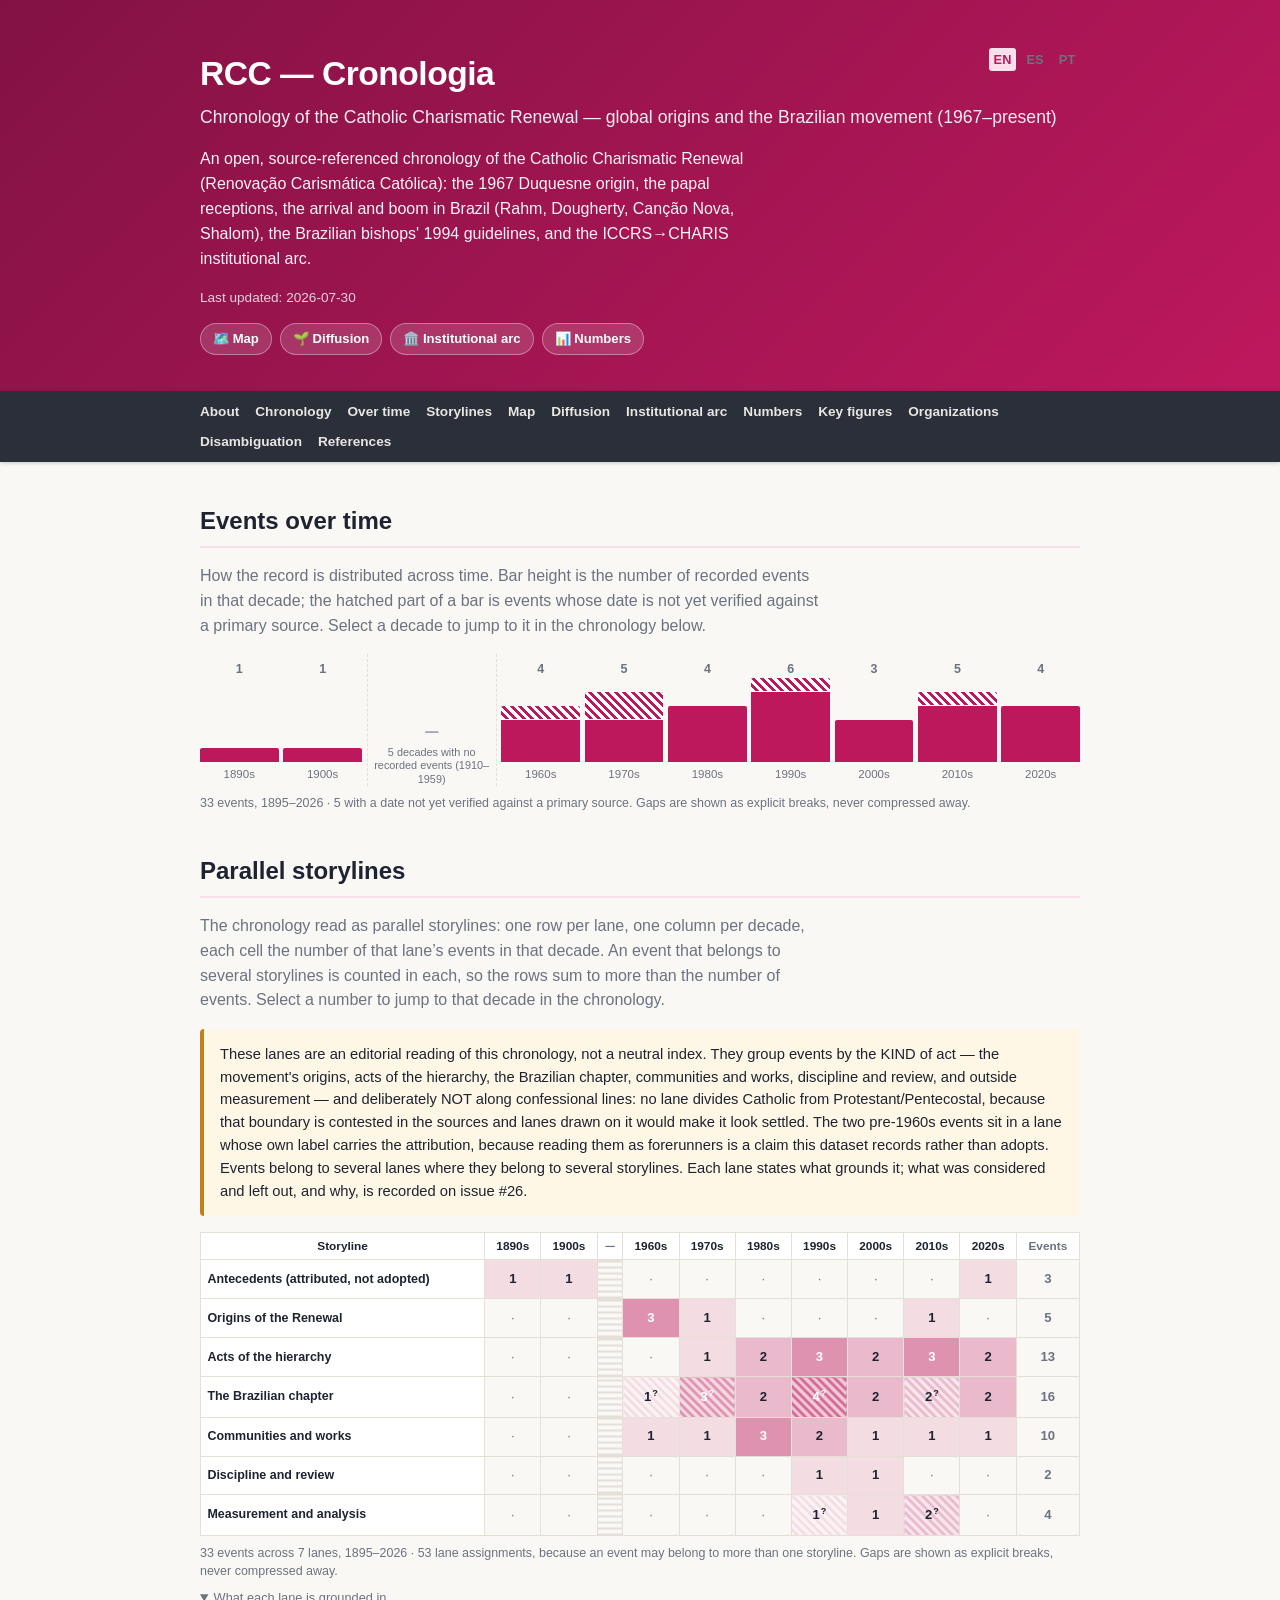
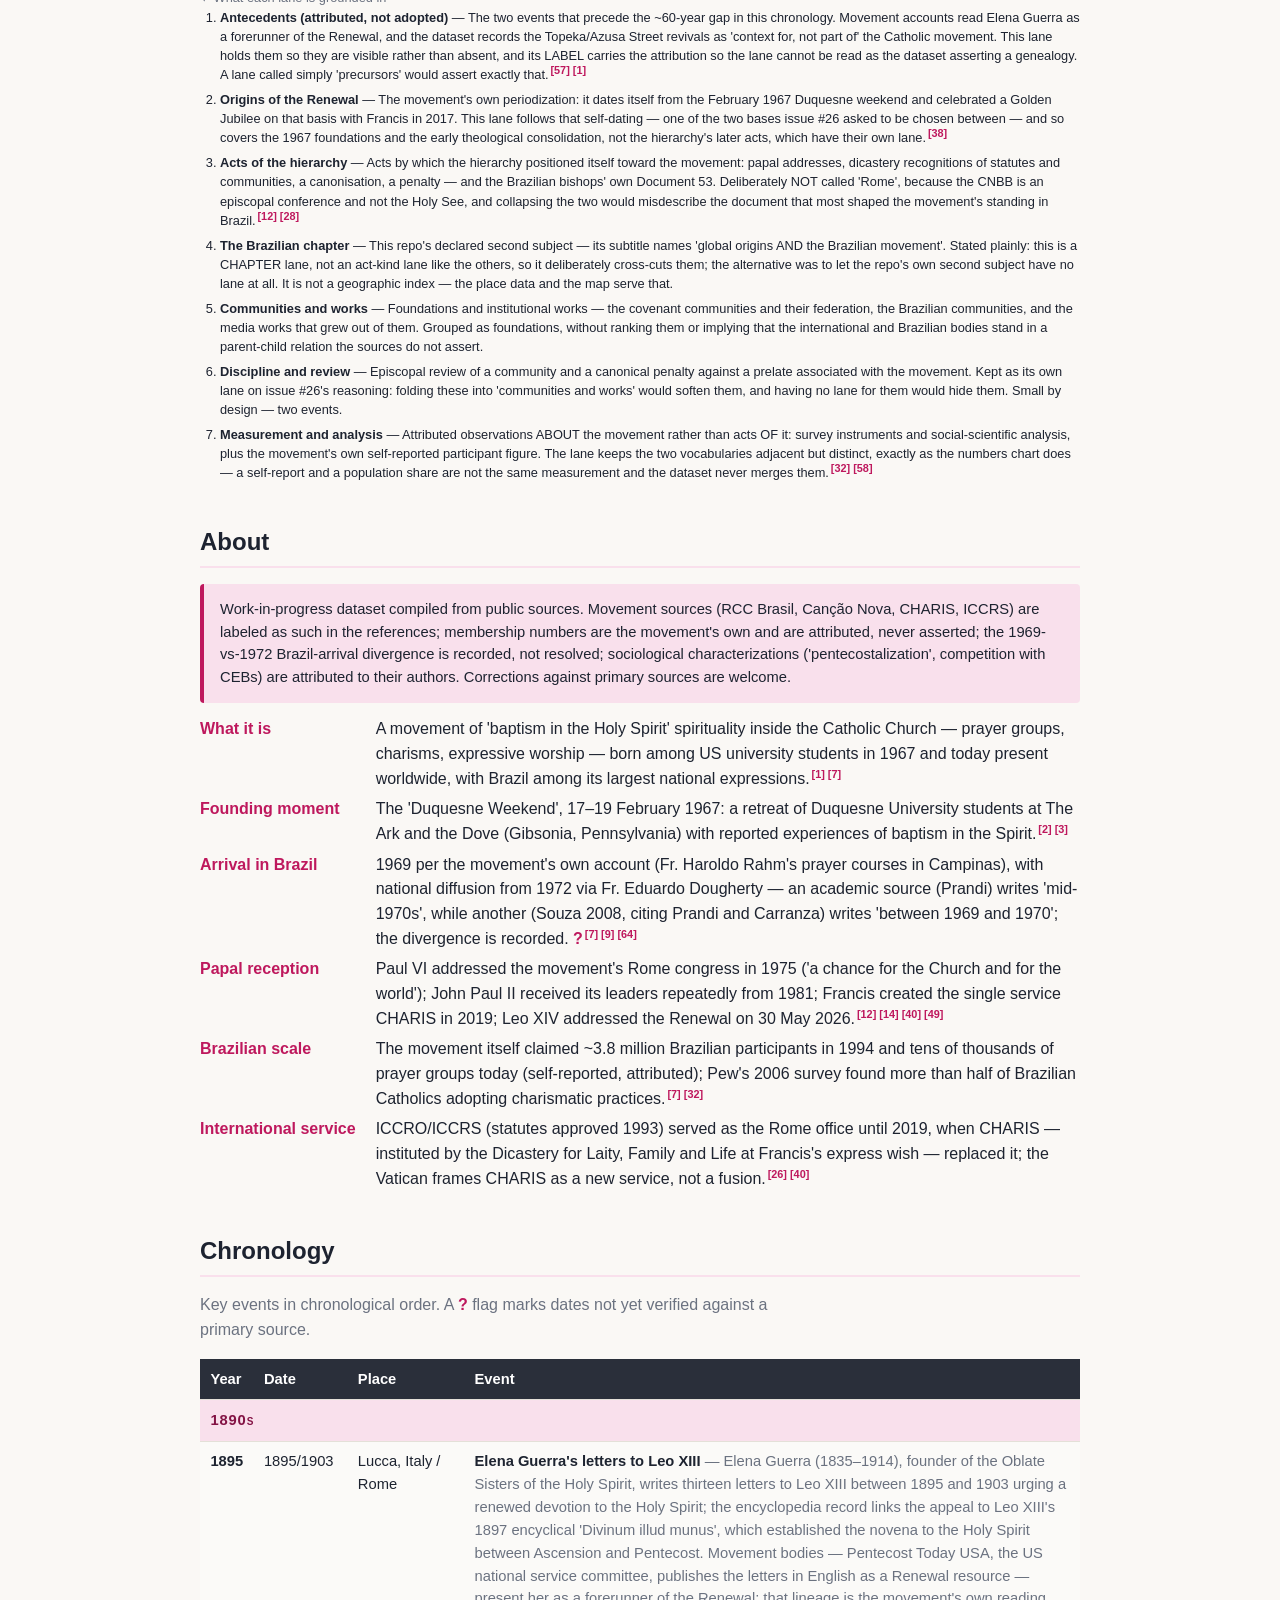
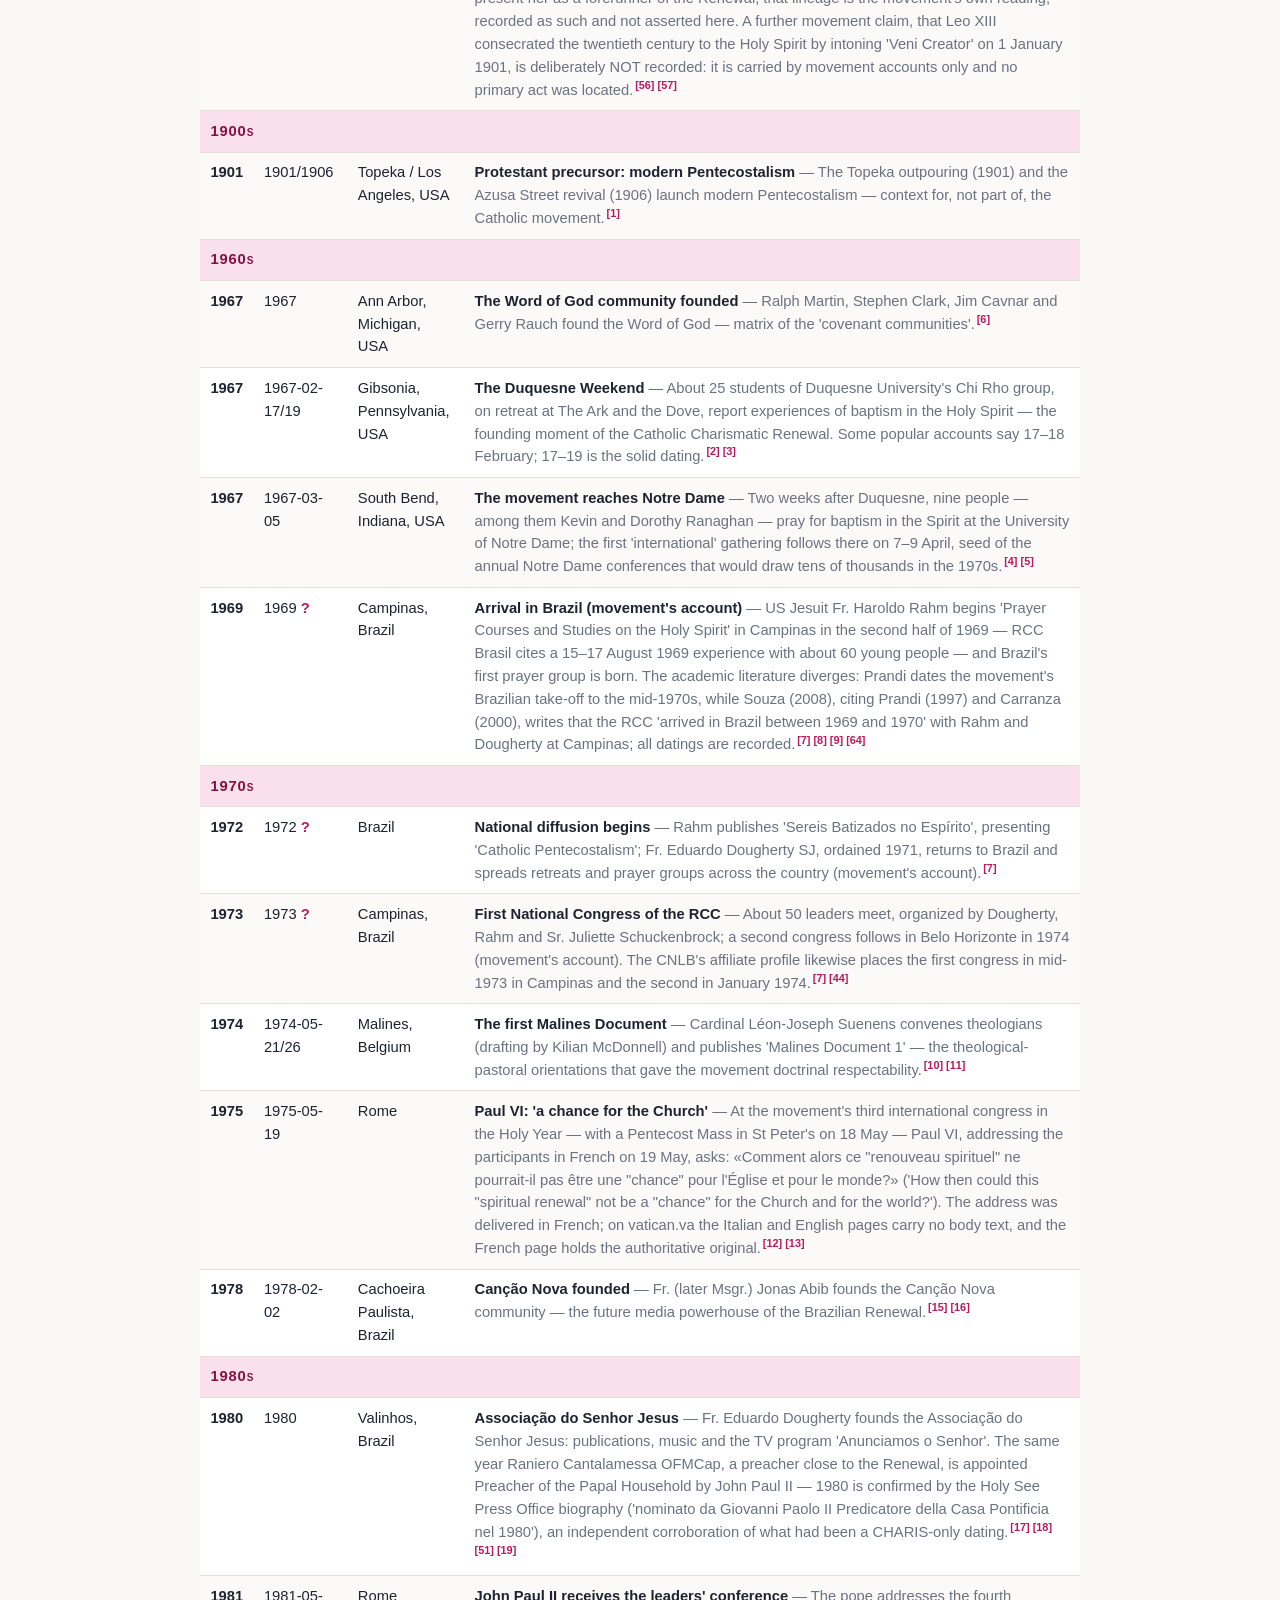
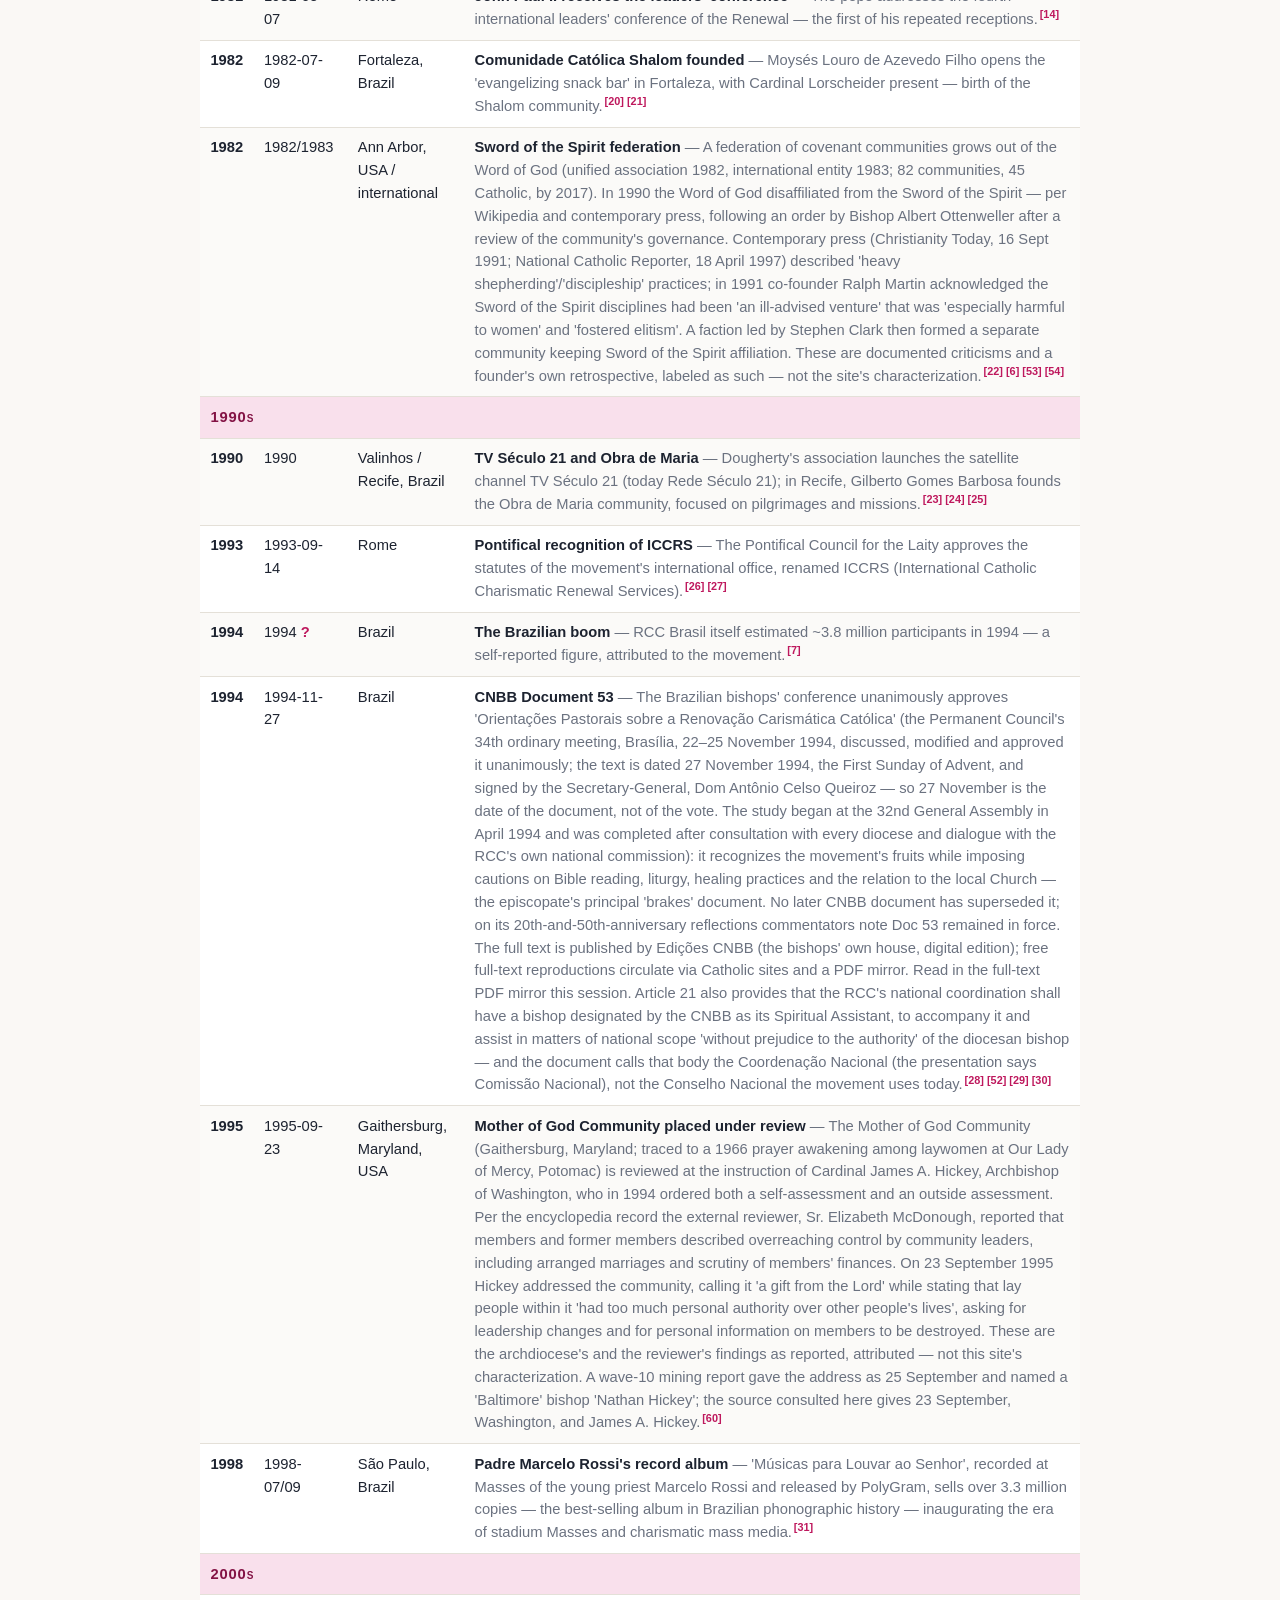
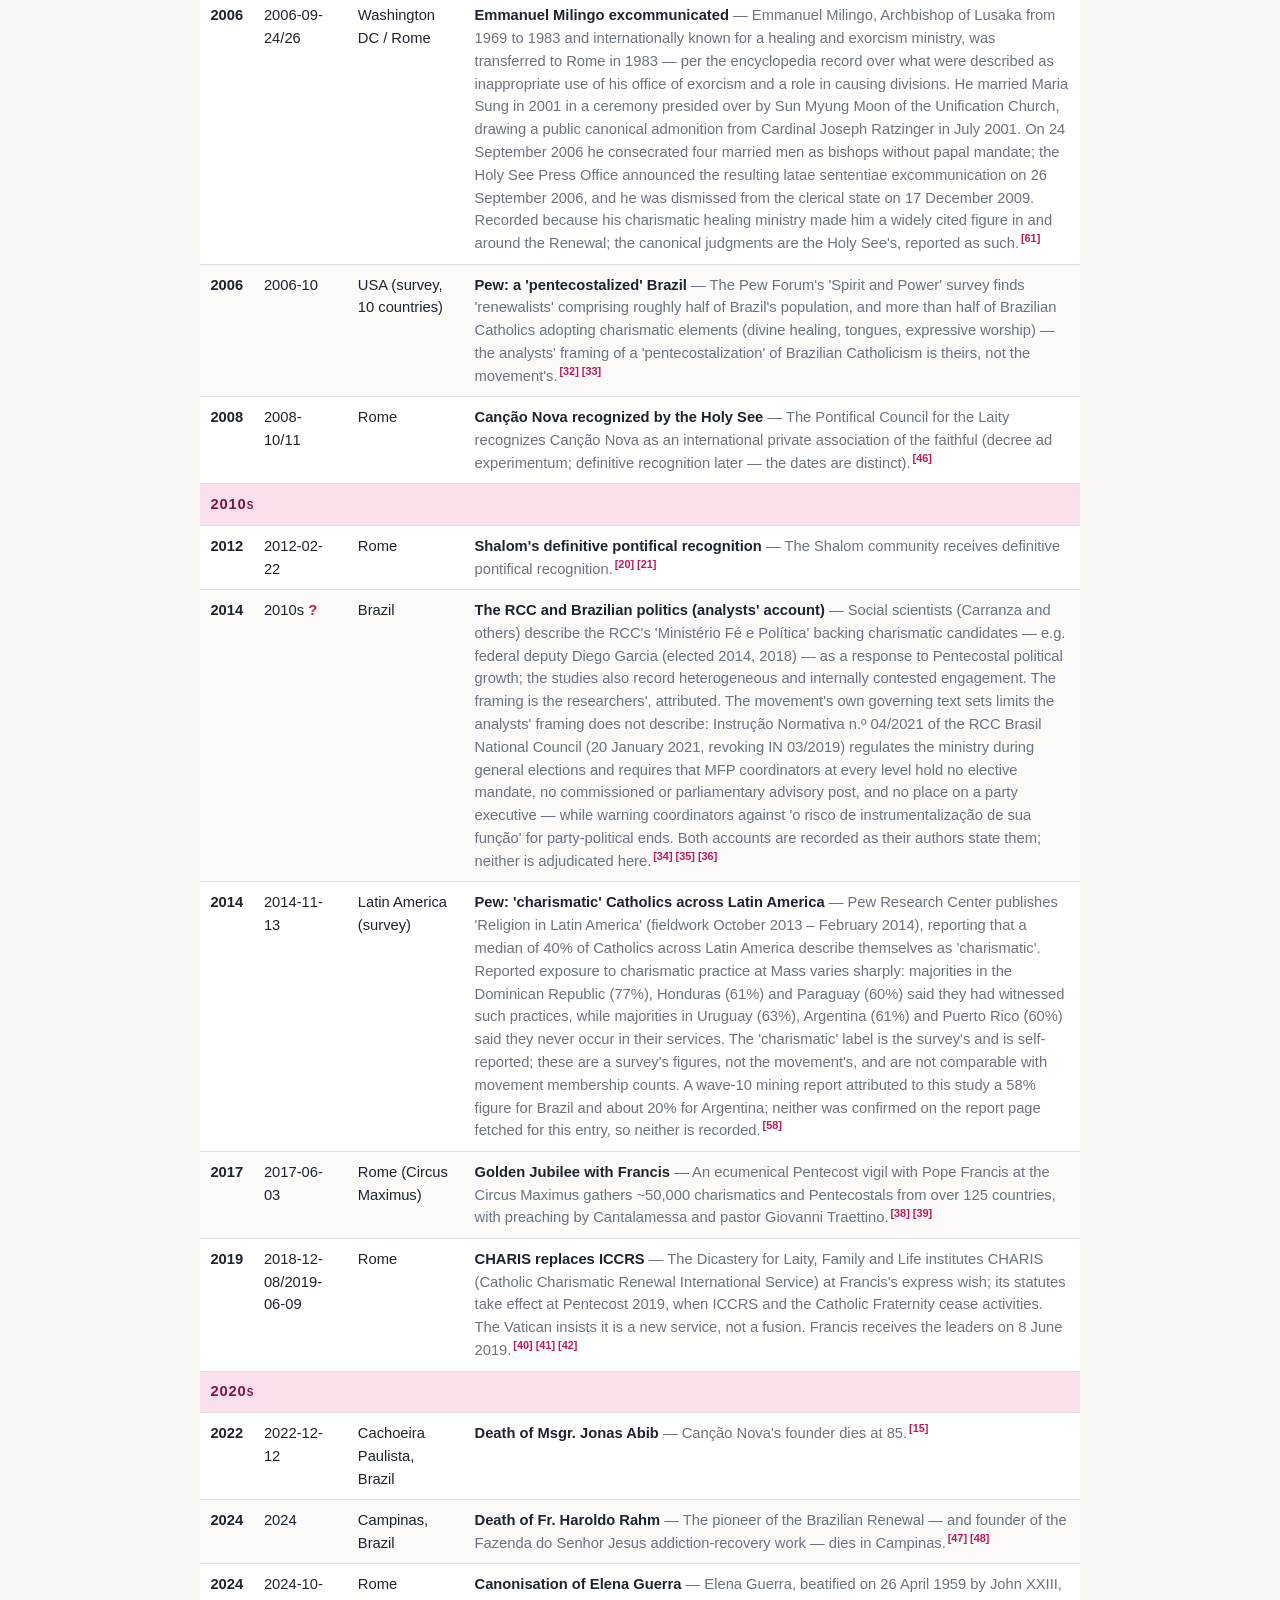
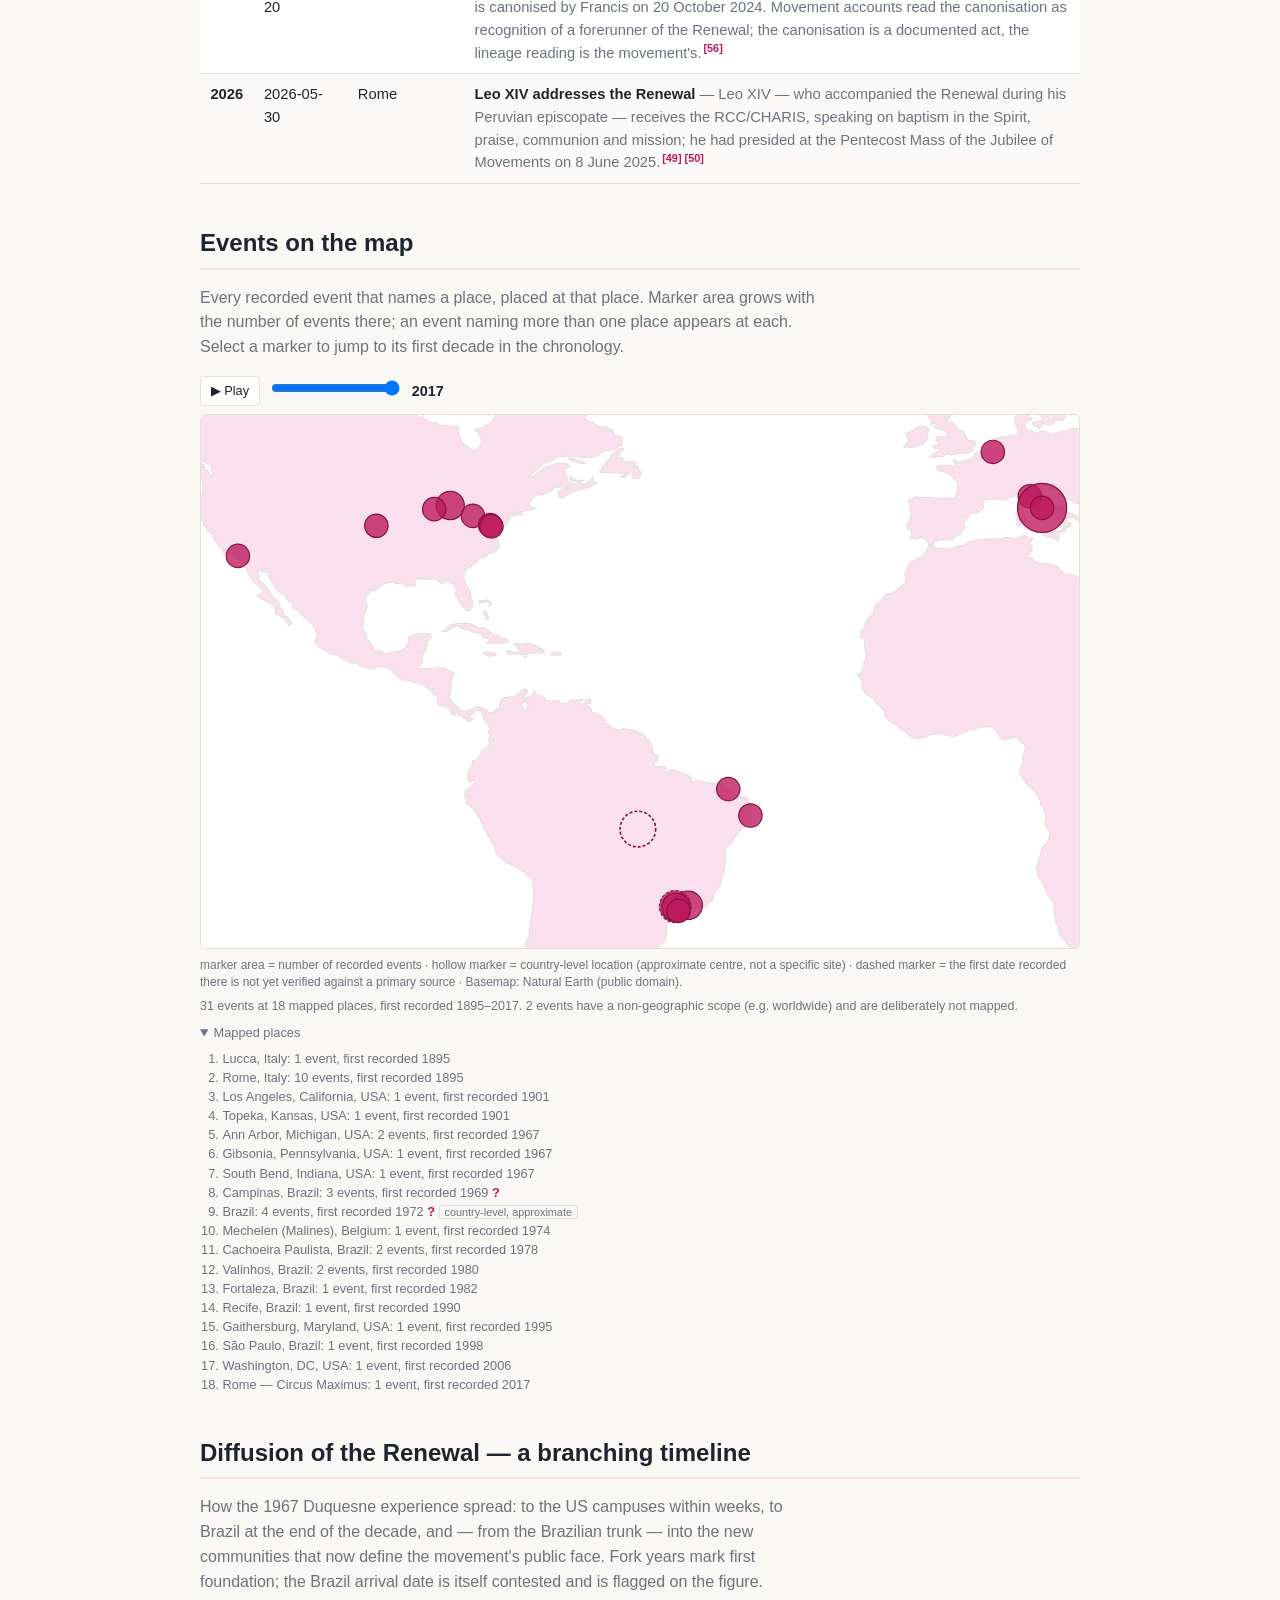
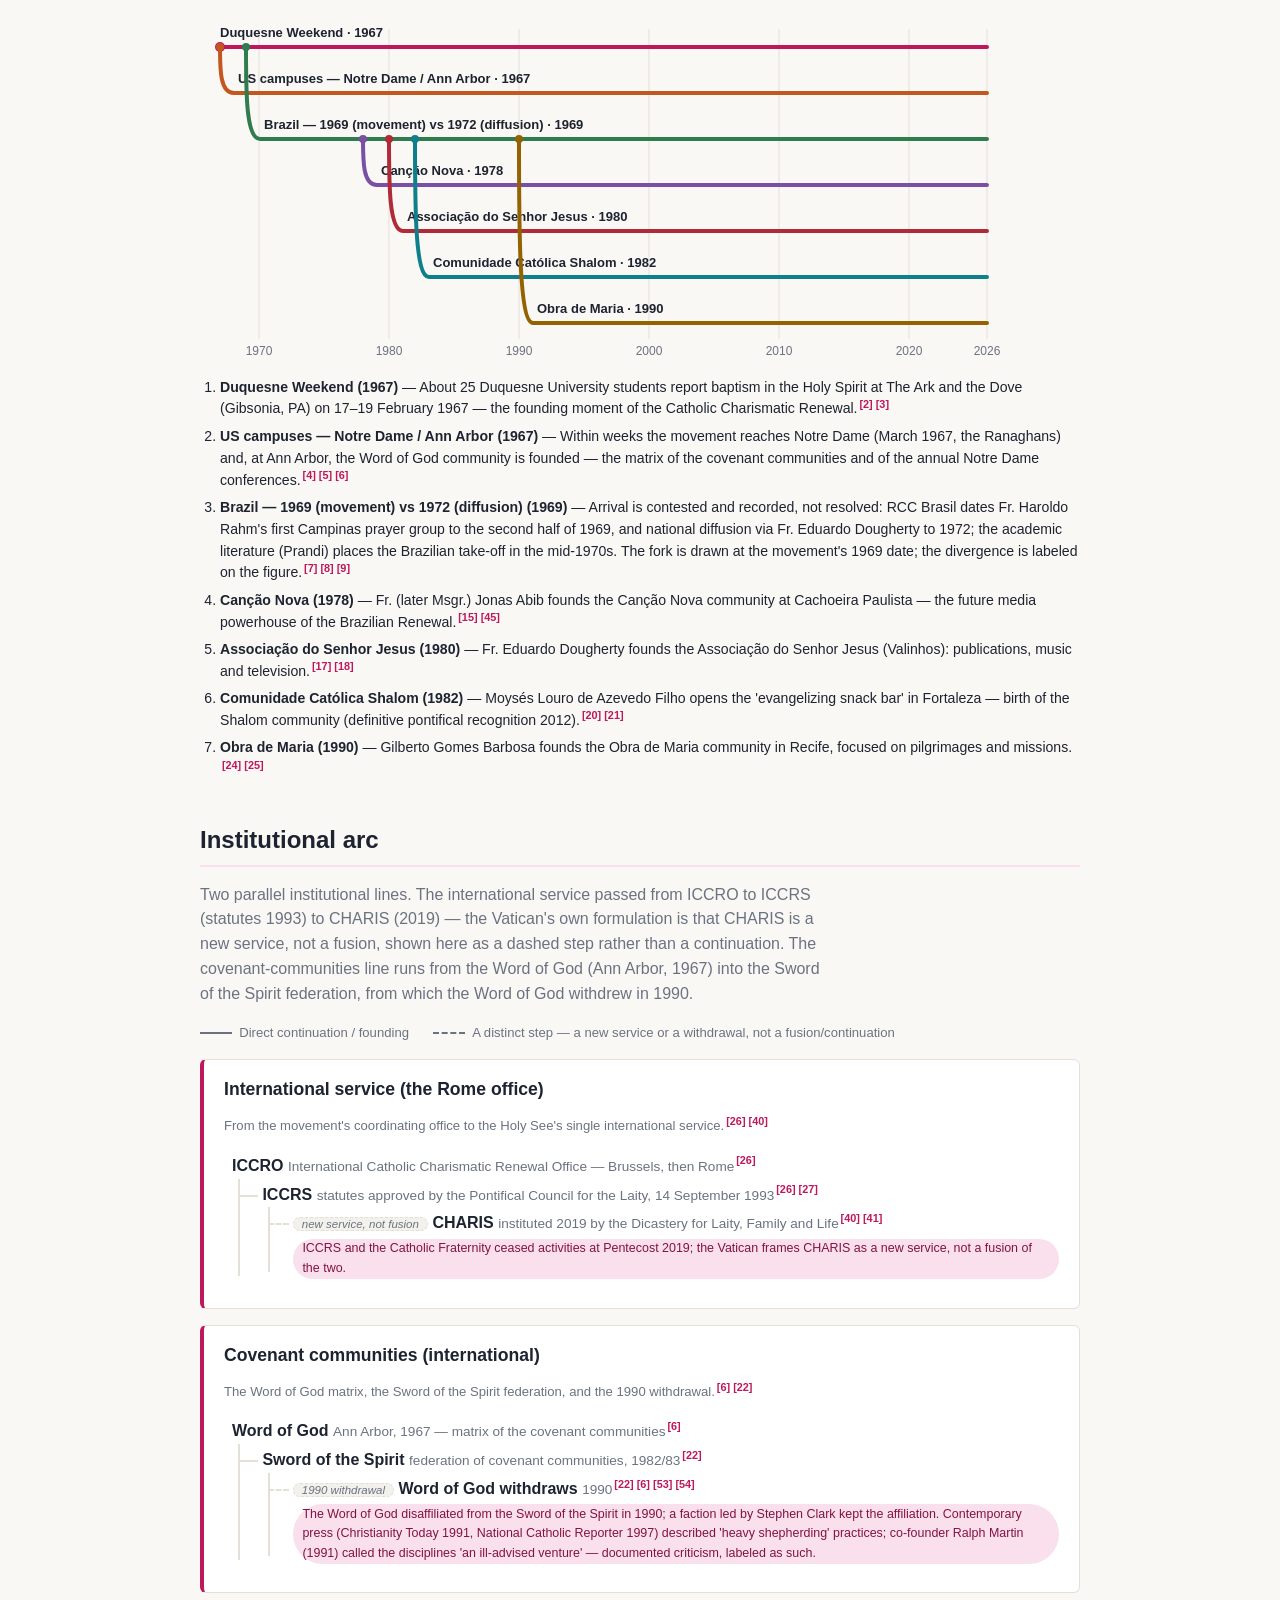
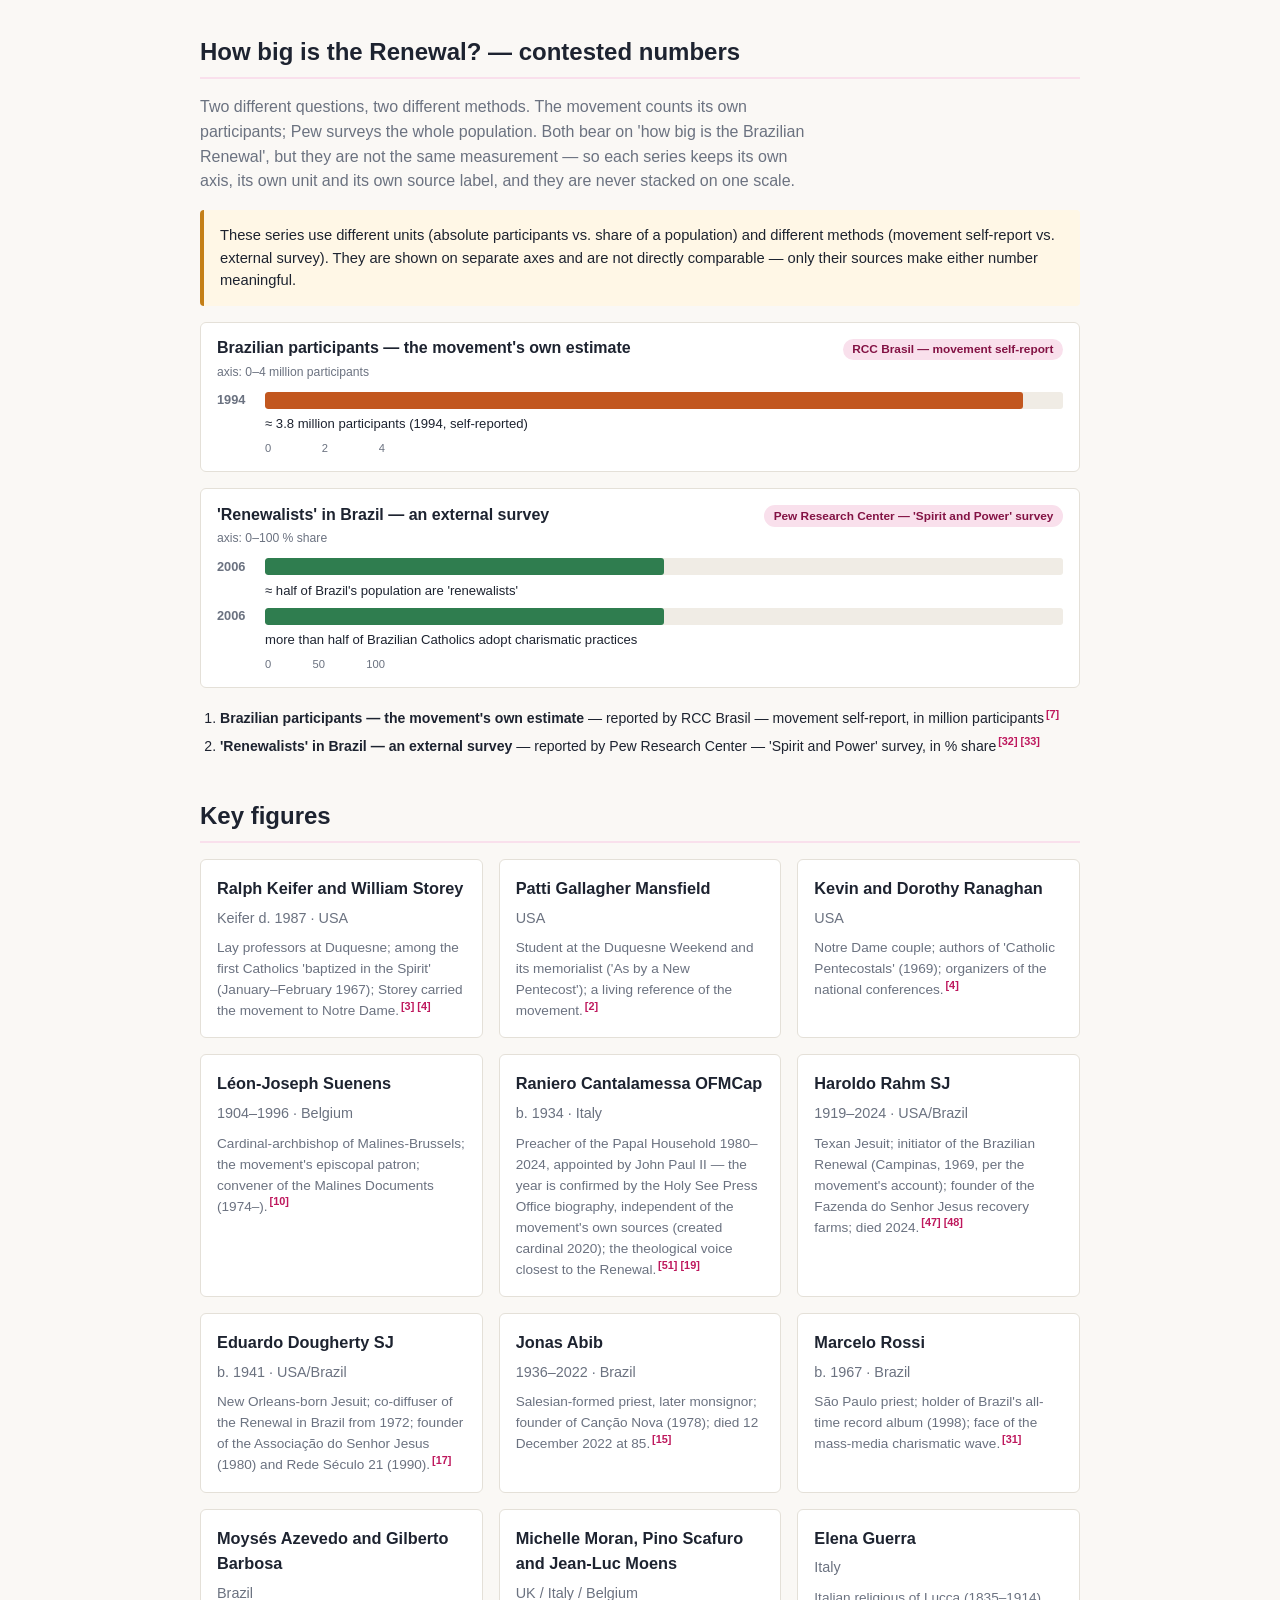
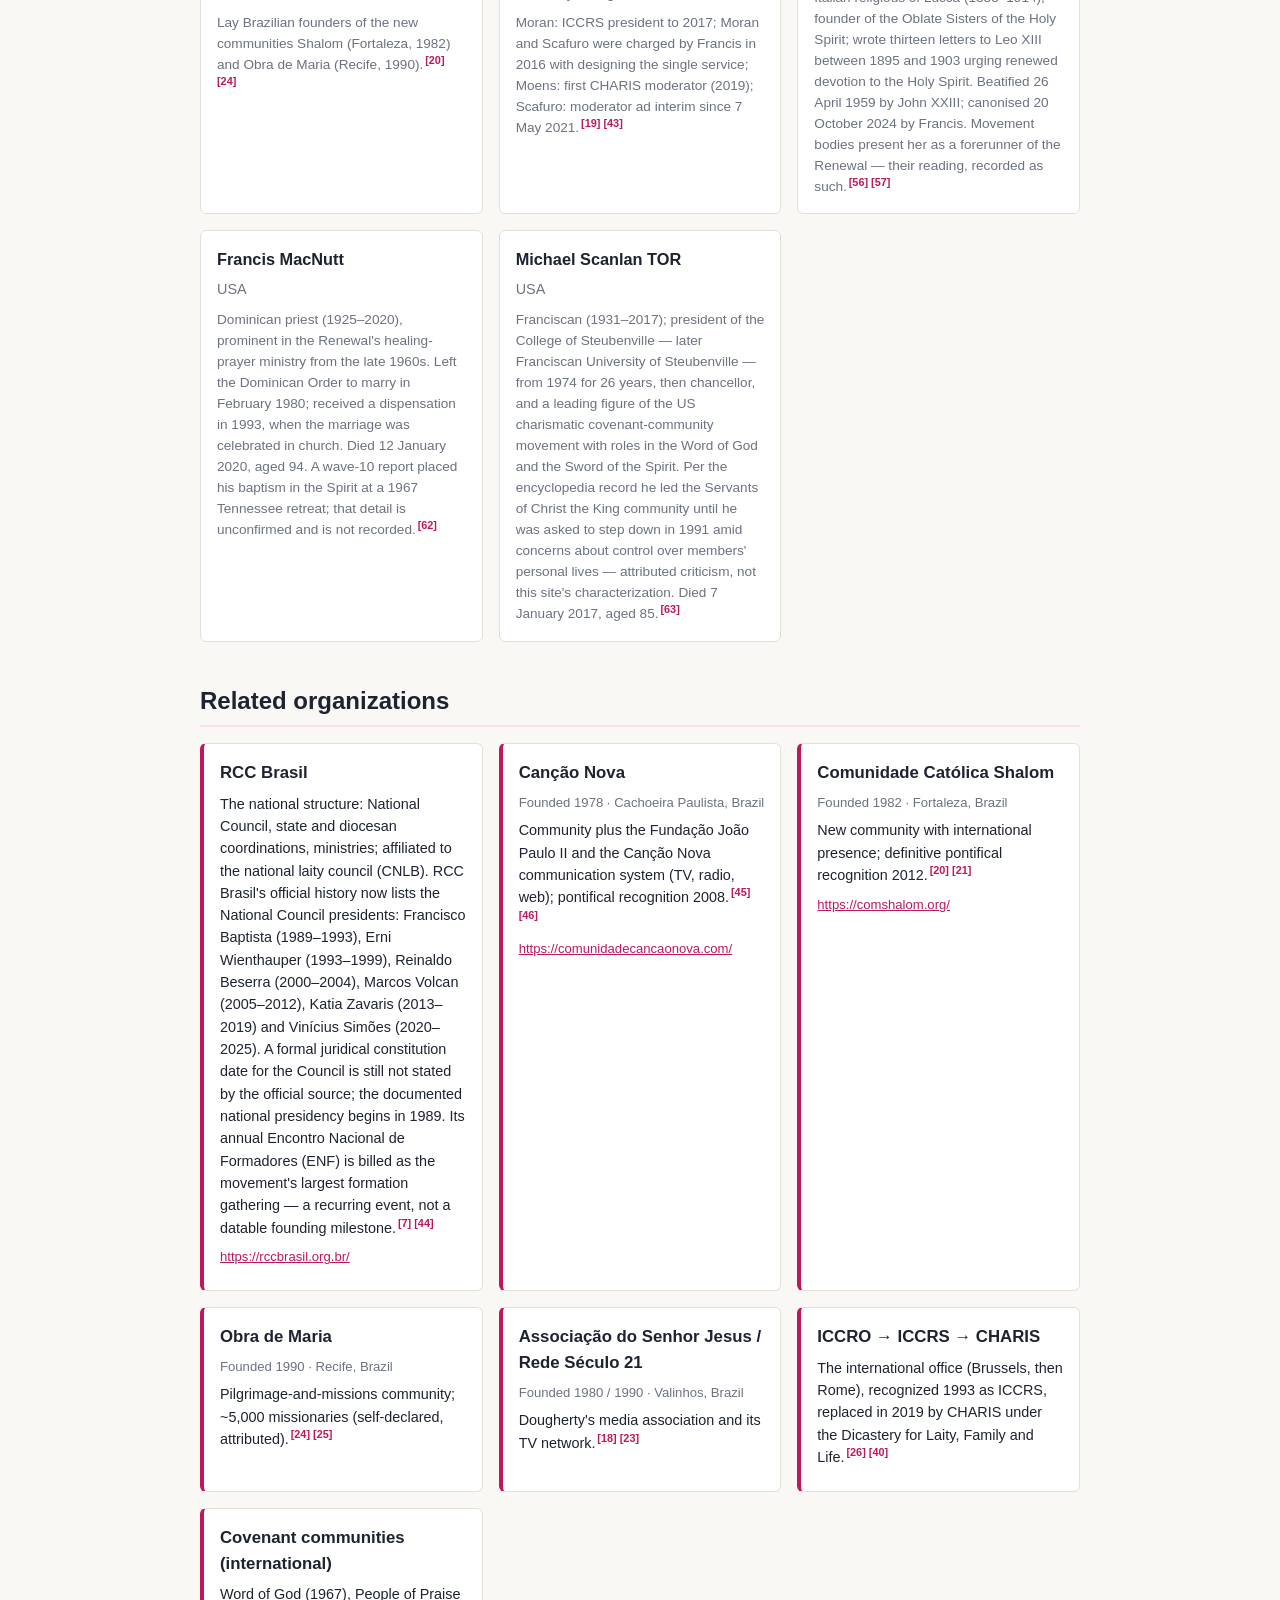
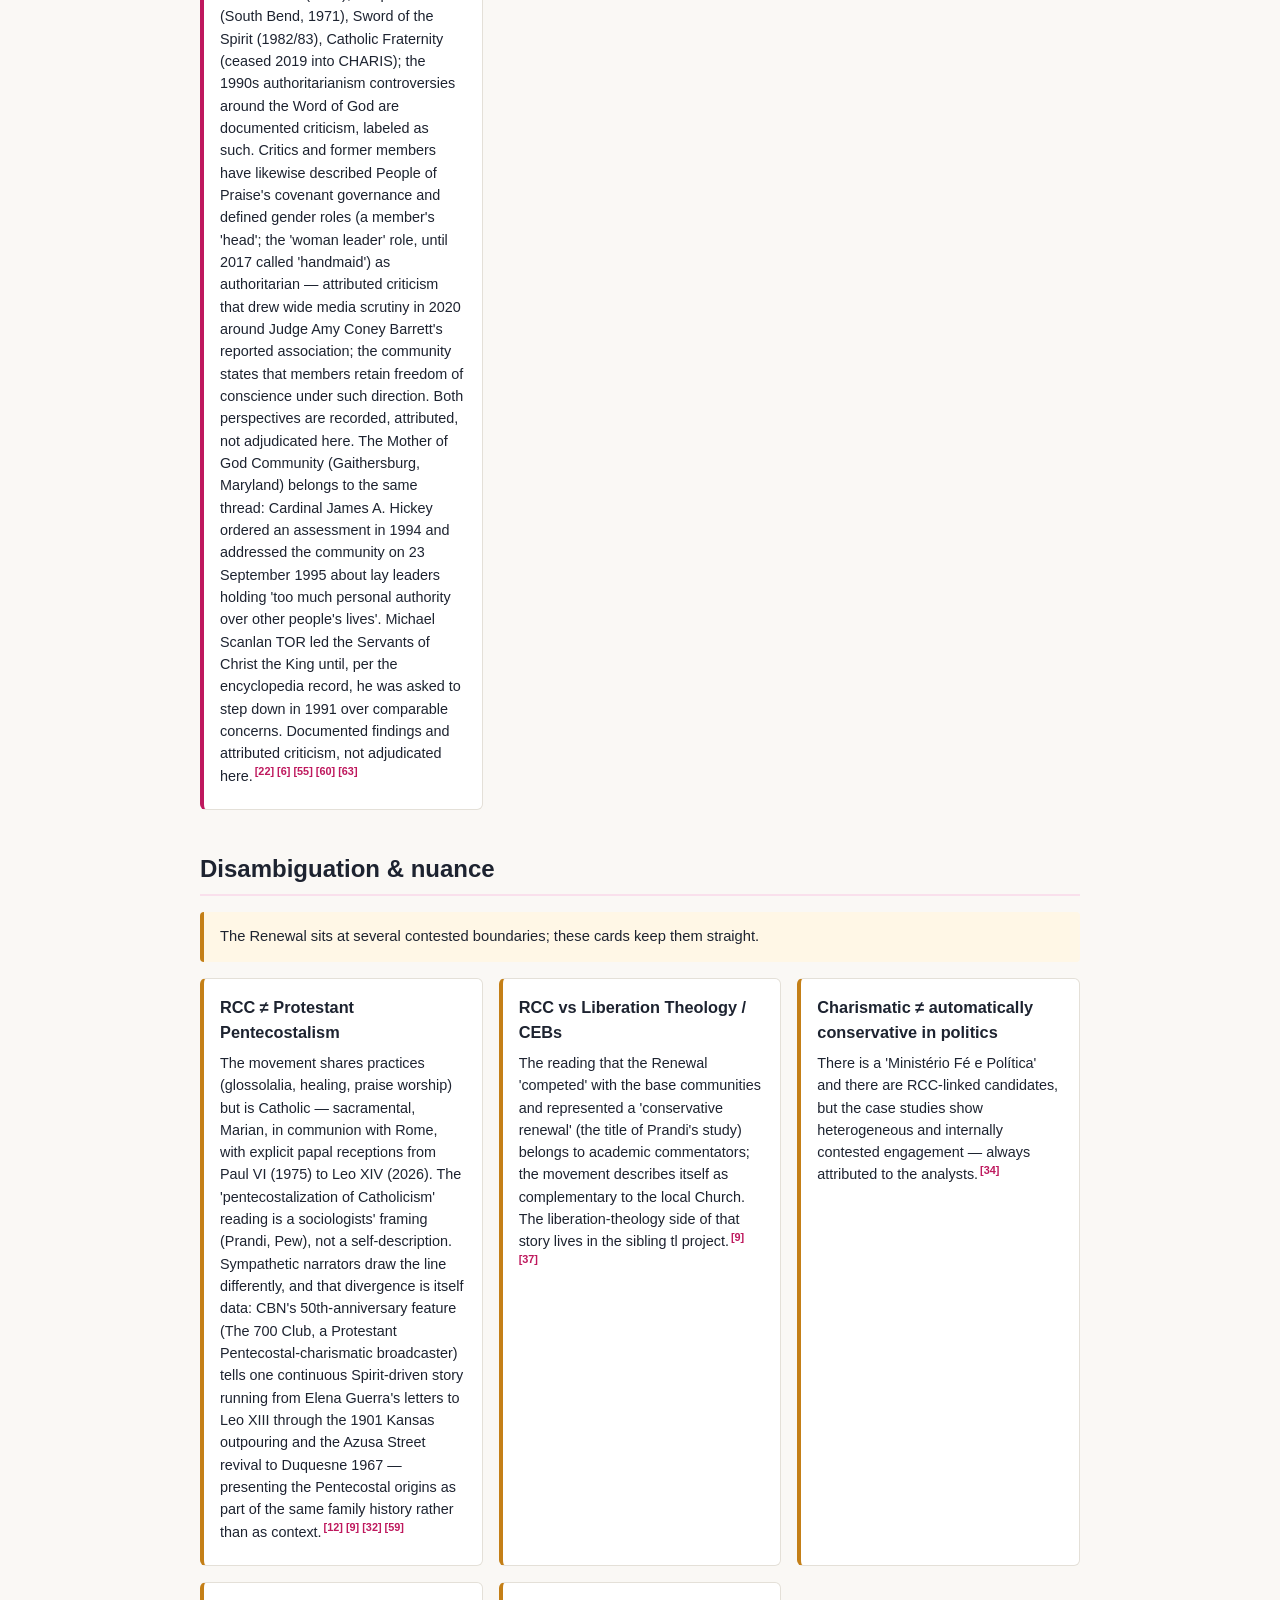
==== docs/en/index.html @ 3e46b952 "rcc#1: read CNBB Doc 53 in full — a date correction and a naming finding The dataset already cited `" ====
<!DOCTYPE html>
<html lang="en">
<head>
  <meta charset="utf-8">
  <meta name="viewport" content="width=device-width, initial-scale=1">
  <title>RCC — Cronologia</title>
  <meta name="description" content="An open, source-referenced chronology of the Catholic Charismatic Renewal (Renovação Carismática Católica): the 1967 Duquesne origin, the papal receptions, the arrival and boom in Brazil (Rahm, Dougherty, Canção Nova, Shalom), the Brazilian bishops&#39; 1994 guidelines, and the ICCRS→CHARIS institutional arc.">
  <!-- Google tag (gtag.js) -->
  <script async src="https://www.googletagmanager.com/gtag/js?id=G-R9LV1QZHVE"></script>
  <script>
    window.dataLayer = window.dataLayer || [];
    function gtag(){dataLayer.push(arguments);}
    gtag('js', new Date());
    gtag('config', 'G-R9LV1QZHVE');
  </script>
  <link rel="stylesheet" href="../styles.css">
  <link rel="canonical" href="https://cronologia.github.io/rcc/en/">
  <link rel="alternate" hreflang="en" href="https://cronologia.github.io/rcc/en/">
  <link rel="alternate" hreflang="es" href="https://cronologia.github.io/rcc/es/">
  <link rel="alternate" hreflang="pt" href="https://cronologia.github.io/rcc/pt/">
  <link rel="alternate" hreflang="x-default" href="https://cronologia.github.io/rcc/">
  <meta property="og:type" content="website">
  <meta property="og:site_name" content="RCC — Cronologia">
  <meta property="og:locale" content="en_US">
  <meta property="og:title" content="RCC — Cronologia">
  <meta property="og:description" content="An open, source-referenced chronology of the Catholic Charismatic Renewal (Renovação Carismática Católica): the 1967 Duquesne origin, the papal receptions, the arrival and boom in Brazil (Rahm, Dougherty, Canção Nova, Shalom), the Brazilian bishops&#39; 1994 guidelines, and the ICCRS→CHARIS institutional arc.">
  <meta property="og:url" content="https://cronologia.github.io/rcc/en/">
  <meta name="twitter:card" content="summary">
  <meta name="twitter:title" content="RCC — Cronologia">
  <meta name="twitter:description" content="An open, source-referenced chronology of the Catholic Charismatic Renewal (Renovação Carismática Católica): the 1967 Duquesne origin, the papal receptions, the arrival and boom in Brazil (Rahm, Dougherty, Canção Nova, Shalom), the Brazilian bishops&#39; 1994 guidelines, and the ICCRS→CHARIS institutional arc.">
  <script type="application/ld+json">
  {
    "@context": "https://schema.org",
    "@type": "WebSite",
    "name": "RCC — Cronologia",
    "description": "An open, source-referenced chronology of the Catholic Charismatic Renewal (Renovação Carismática Católica): the 1967 Duquesne origin, the papal receptions, the arrival and boom in Brazil (Rahm, Dougherty, Canção Nova, Shalom), the Brazilian bishops' 1994 guidelines, and the ICCRS→CHARIS institutional arc.",
    "url": "https://cronologia.github.io/rcc/en/",
    "inLanguage": "en"
  }
  </script>
</head>
<body>
  <header class="site-header">
    <div class="wrap">
      <nav class="lang-switch" aria-label="Language"><span class="lang-current" aria-current="true">EN</span><a href="../es/" hreflang="es">ES</a><a href="../pt/" hreflang="pt">PT</a></nav>
      <h1>RCC — Cronologia</h1>
      <p class="subtitle">Chronology of the Catholic Charismatic Renewal — global origins and the Brazilian movement (1967–present)</p>
      <p class="lead">An open, source-referenced chronology of the Catholic Charismatic Renewal (Renovação Carismática Católica): the 1967 Duquesne origin, the papal receptions, the arrival and boom in Brazil (Rahm, Dougherty, Canção Nova, Shalom), the Brazilian bishops&#39; 1994 guidelines, and the ICCRS→CHARIS institutional arc.</p>
      <p class="updated">Last updated: 2026-07-30</p>
      <div class="viz-chips">
        <a href="#places-map">🗺️ Map</a>
        <a href="#branch-timeline">🌱 Diffusion</a>
        <a href="#lineage">🏛️ Institutional arc</a>
        <a href="#numbers-chart">📊 Numbers</a>
      </div>
    </div>
  </header>

  <nav class="site-nav">
    <div class="wrap">
      <a href="#about">About</a>
      <a href="#chronology">Chronology</a>
      <a href="#chronology-spine">Over time</a>
      <a href="#threads">Storylines</a>
      <a href="#places-map">Map</a>
      <a href="#branch-timeline">Diffusion</a>
      <a href="#lineage">Institutional arc</a>
      <a href="#numbers-chart">Numbers</a>
      <a href="#figures">Key figures</a>
      <a href="#organizations">Organizations</a>
      <a href="#disambiguation">Disambiguation</a>
      <a href="#references">References</a>
    </div>
  </nav>

  <main class="wrap">
    <section id="chronology-spine" class="viz">
      <h2>Events over time</h2>
      <p class="section-intro">How the record is distributed across time. Bar height is the number of recorded events in that decade; the hatched part of a bar is events whose date is not yet verified against a primary source. Select a decade to jump to it in the chronology below.</p>
      <figure class="chrono-spine">
        <div class="viz-scroll">
        <ol class="cs-track-list">
          <li class="cs-col"><a href="#decade-1890" title="1890s: 1 event"><span class="cs-count">1</span><span class="cs-track"><span class="cs-bar" style="height:16.7%"></span></span><span class="cs-label">1890s</span><span class="visually-hidden">1890s: 1 event</span></a></li>
          <li class="cs-col"><a href="#decade-1900" title="1900s: 1 event"><span class="cs-count">1</span><span class="cs-track"><span class="cs-bar" style="height:16.7%"></span></span><span class="cs-label">1900s</span><span class="visually-hidden">1900s: 1 event</span></a></li>
          <li class="cs-break"><span class="cs-break-mark" aria-hidden="true">⸺</span><span class="cs-break-label">5 decades with no recorded events (1910–1959)</span></li>
          <li class="cs-col"><a href="#decade-1960" title="1960s: 4 events, 1 with an unverified date"><span class="cs-count">4</span><span class="cs-track"><span class="cs-bar" style="height:66.7%"><span class="cs-unverified" style="height:25.037481259370313%"></span></span></span><span class="cs-label">1960s</span><span class="visually-hidden">1960s: 4 events, 1 with an unverified date</span></a></li>
          <li class="cs-col"><a href="#decade-1970" title="1970s: 5 events, 2 with an unverified date"><span class="cs-count">5</span><span class="cs-track"><span class="cs-bar" style="height:83.3%"><span class="cs-unverified" style="height:39.97599039615846%"></span></span></span><span class="cs-label">1970s</span><span class="visually-hidden">1970s: 5 events, 2 with an unverified date</span></a></li>
          <li class="cs-col"><a href="#decade-1980" title="1980s: 4 events"><span class="cs-count">4</span><span class="cs-track"><span class="cs-bar" style="height:66.7%"></span></span><span class="cs-label">1980s</span><span class="visually-hidden">1980s: 4 events</span></a></li>
          <li class="cs-col"><a href="#decade-1990" title="1990s: 6 events, 1 with an unverified date"><span class="cs-count">6</span><span class="cs-track"><span class="cs-bar" style="height:100%"><span class="cs-unverified" style="height:16.7%"></span></span></span><span class="cs-label">1990s</span><span class="visually-hidden">1990s: 6 events, 1 with an unverified date</span></a></li>
          <li class="cs-col"><a href="#decade-2000" title="2000s: 3 events"><span class="cs-count">3</span><span class="cs-track"><span class="cs-bar" style="height:50%"></span></span><span class="cs-label">2000s</span><span class="visually-hidden">2000s: 3 events</span></a></li>
          <li class="cs-col"><a href="#decade-2010" title="2010s: 5 events, 1 with an unverified date"><span class="cs-count">5</span><span class="cs-track"><span class="cs-bar" style="height:83.3%"><span class="cs-unverified" style="height:20.048019207683073%"></span></span></span><span class="cs-label">2010s</span><span class="visually-hidden">2010s: 5 events, 1 with an unverified date</span></a></li>
          <li class="cs-col"><a href="#decade-2020" title="2020s: 4 events"><span class="cs-count">4</span><span class="cs-track"><span class="cs-bar" style="height:66.7%"></span></span><span class="cs-label">2020s</span><span class="visually-hidden">2020s: 4 events</span></a></li>
        </ol>
        </div>
        <figcaption>33 events, 1895–2026 · 5 with a date not yet verified against a primary source. Gaps are shown as explicit breaks, never compressed away.</figcaption>
      </figure>
    </section>

    <section id="threads" class="viz">
      <h2>Parallel storylines</h2>
      <p class="section-intro">The chronology read as parallel storylines: one row per lane, one column per decade, each cell the number of that lane’s events in that decade. An event that belongs to several storylines is counted in each, so the rows sum to more than the number of events. Select a number to jump to that decade in the chronology.</p>
      <p class="notice notice-attribution">These lanes are an editorial reading of this chronology, not a neutral index. They group events by the KIND of act — the movement&#39;s origins, acts of the hierarchy, the Brazilian chapter, communities and works, discipline and review, and outside measurement — and deliberately NOT along confessional lines: no lane divides Catholic from Protestant/Pentecostal, because that boundary is contested in the sources and lanes drawn on it would make it look settled. The two pre-1960s events sit in a lane whose own label carries the attribution, because reading them as forerunners is a claim this dataset records rather than adopts. Events belong to several lanes where they belong to several storylines. Each lane states what grounds it; what was considered and left out, and why, is recorded on issue #26.</p>
      <figure class="swimlanes">
        <div class="viz-scroll">
        <table class="sw-grid">
          <thead>
            <tr><th scope="col">Storyline</th><th scope="col">1890s</th><th scope="col">1900s</th><th scope="col" class="sw-break" title="5 decades with no recorded events (1910–1959)"><span aria-hidden="true">⸺</span><span class="visually-hidden">5 decades with no recorded events (1910–1959)</span></th><th scope="col">1960s</th><th scope="col">1970s</th><th scope="col">1980s</th><th scope="col">1990s</th><th scope="col">2000s</th><th scope="col">2010s</th><th scope="col">2020s</th><th scope="col" class="sw-total">Events</th></tr>
          </thead>
          <tbody>
          <tr>
            <th scope="row">Antecedents (attributed, not adopted)</th>
            <td class="sw-cell sw-i1"><a href="#decade-1890" title="Antecedents (attributed, not adopted), 1890s: 1 event">1<span class="visually-hidden">Antecedents (attributed, not adopted), 1890s: 1 event</span></a></td><td class="sw-cell sw-i1"><a href="#decade-1900" title="Antecedents (attributed, not adopted), 1900s: 1 event">1<span class="visually-hidden">Antecedents (attributed, not adopted), 1900s: 1 event</span></a></td><td class="sw-break"></td><td class="sw-cell sw-zero"><span class="visually-hidden">Antecedents (attributed, not adopted), 1960s: no recorded events</span></td><td class="sw-cell sw-zero"><span class="visually-hidden">Antecedents (attributed, not adopted), 1970s: no recorded events</span></td><td class="sw-cell sw-zero"><span class="visually-hidden">Antecedents (attributed, not adopted), 1980s: no recorded events</span></td><td class="sw-cell sw-zero"><span class="visually-hidden">Antecedents (attributed, not adopted), 1990s: no recorded events</span></td><td class="sw-cell sw-zero"><span class="visually-hidden">Antecedents (attributed, not adopted), 2000s: no recorded events</span></td><td class="sw-cell sw-zero"><span class="visually-hidden">Antecedents (attributed, not adopted), 2010s: no recorded events</span></td><td class="sw-cell sw-i1"><a href="#decade-2020" title="Antecedents (attributed, not adopted), 2020s: 1 event">1<span class="visually-hidden">Antecedents (attributed, not adopted), 2020s: 1 event</span></a></td>
            <td class="sw-total">3</td>
          </tr>
          <tr>
            <th scope="row">Origins of the Renewal</th>
            <td class="sw-cell sw-zero"><span class="visually-hidden">Origins of the Renewal, 1890s: no recorded events</span></td><td class="sw-cell sw-zero"><span class="visually-hidden">Origins of the Renewal, 1900s: no recorded events</span></td><td class="sw-break"></td><td class="sw-cell sw-i3"><a href="#decade-1960" title="Origins of the Renewal, 1960s: 3 events">3<span class="visually-hidden">Origins of the Renewal, 1960s: 3 events</span></a></td><td class="sw-cell sw-i1"><a href="#decade-1970" title="Origins of the Renewal, 1970s: 1 event">1<span class="visually-hidden">Origins of the Renewal, 1970s: 1 event</span></a></td><td class="sw-cell sw-zero"><span class="visually-hidden">Origins of the Renewal, 1980s: no recorded events</span></td><td class="sw-cell sw-zero"><span class="visually-hidden">Origins of the Renewal, 1990s: no recorded events</span></td><td class="sw-cell sw-zero"><span class="visually-hidden">Origins of the Renewal, 2000s: no recorded events</span></td><td class="sw-cell sw-i1"><a href="#decade-2010" title="Origins of the Renewal, 2010s: 1 event">1<span class="visually-hidden">Origins of the Renewal, 2010s: 1 event</span></a></td><td class="sw-cell sw-zero"><span class="visually-hidden">Origins of the Renewal, 2020s: no recorded events</span></td>
            <td class="sw-total">5</td>
          </tr>
          <tr>
            <th scope="row">Acts of the hierarchy</th>
            <td class="sw-cell sw-zero"><span class="visually-hidden">Acts of the hierarchy, 1890s: no recorded events</span></td><td class="sw-cell sw-zero"><span class="visually-hidden">Acts of the hierarchy, 1900s: no recorded events</span></td><td class="sw-break"></td><td class="sw-cell sw-zero"><span class="visually-hidden">Acts of the hierarchy, 1960s: no recorded events</span></td><td class="sw-cell sw-i1"><a href="#decade-1970" title="Acts of the hierarchy, 1970s: 1 event">1<span class="visually-hidden">Acts of the hierarchy, 1970s: 1 event</span></a></td><td class="sw-cell sw-i2"><a href="#decade-1980" title="Acts of the hierarchy, 1980s: 2 events">2<span class="visually-hidden">Acts of the hierarchy, 1980s: 2 events</span></a></td><td class="sw-cell sw-i3"><a href="#decade-1990" title="Acts of the hierarchy, 1990s: 3 events">3<span class="visually-hidden">Acts of the hierarchy, 1990s: 3 events</span></a></td><td class="sw-cell sw-i2"><a href="#decade-2000" title="Acts of the hierarchy, 2000s: 2 events">2<span class="visually-hidden">Acts of the hierarchy, 2000s: 2 events</span></a></td><td class="sw-cell sw-i3"><a href="#decade-2010" title="Acts of the hierarchy, 2010s: 3 events">3<span class="visually-hidden">Acts of the hierarchy, 2010s: 3 events</span></a></td><td class="sw-cell sw-i2"><a href="#decade-2020" title="Acts of the hierarchy, 2020s: 2 events">2<span class="visually-hidden">Acts of the hierarchy, 2020s: 2 events</span></a></td>
            <td class="sw-total">13</td>
          </tr>
          <tr>
            <th scope="row">The Brazilian chapter</th>
            <td class="sw-cell sw-zero"><span class="visually-hidden">The Brazilian chapter, 1890s: no recorded events</span></td><td class="sw-cell sw-zero"><span class="visually-hidden">The Brazilian chapter, 1900s: no recorded events</span></td><td class="sw-break"></td><td class="sw-cell sw-i1 sw-has-unverified"><a href="#decade-1960" title="The Brazilian chapter, 1960s: 1 event, 1 with a date not yet verified against a primary source">1<span class="sw-flag" aria-hidden="true">?</span><span class="visually-hidden">The Brazilian chapter, 1960s: 1 event, 1 with a date not yet verified against a primary source</span></a></td><td class="sw-cell sw-i3 sw-has-unverified"><a href="#decade-1970" title="The Brazilian chapter, 1970s: 3 events, 2 with a date not yet verified against a primary source">3<span class="sw-flag" aria-hidden="true">?</span><span class="visually-hidden">The Brazilian chapter, 1970s: 3 events, 2 with a date not yet verified against a primary source</span></a></td><td class="sw-cell sw-i2"><a href="#decade-1980" title="The Brazilian chapter, 1980s: 2 events">2<span class="visually-hidden">The Brazilian chapter, 1980s: 2 events</span></a></td><td class="sw-cell sw-i4 sw-has-unverified"><a href="#decade-1990" title="The Brazilian chapter, 1990s: 4 events, 1 with a date not yet verified against a primary source">4<span class="sw-flag" aria-hidden="true">?</span><span class="visually-hidden">The Brazilian chapter, 1990s: 4 events, 1 with a date not yet verified against a primary source</span></a></td><td class="sw-cell sw-i2"><a href="#decade-2000" title="The Brazilian chapter, 2000s: 2 events">2<span class="visually-hidden">The Brazilian chapter, 2000s: 2 events</span></a></td><td class="sw-cell sw-i2 sw-has-unverified"><a href="#decade-2010" title="The Brazilian chapter, 2010s: 2 events, 1 with a date not yet verified against a primary source">2<span class="sw-flag" aria-hidden="true">?</span><span class="visually-hidden">The Brazilian chapter, 2010s: 2 events, 1 with a date not yet verified against a primary source</span></a></td><td class="sw-cell sw-i2"><a href="#decade-2020" title="The Brazilian chapter, 2020s: 2 events">2<span class="visually-hidden">The Brazilian chapter, 2020s: 2 events</span></a></td>
            <td class="sw-total">16</td>
          </tr>
          <tr>
            <th scope="row">Communities and works</th>
            <td class="sw-cell sw-zero"><span class="visually-hidden">Communities and works, 1890s: no recorded events</span></td><td class="sw-cell sw-zero"><span class="visually-hidden">Communities and works, 1900s: no recorded events</span></td><td class="sw-break"></td><td class="sw-cell sw-i1"><a href="#decade-1960" title="Communities and works, 1960s: 1 event">1<span class="visually-hidden">Communities and works, 1960s: 1 event</span></a></td><td class="sw-cell sw-i1"><a href="#decade-1970" title="Communities and works, 1970s: 1 event">1<span class="visually-hidden">Communities and works, 1970s: 1 event</span></a></td><td class="sw-cell sw-i3"><a href="#decade-1980" title="Communities and works, 1980s: 3 events">3<span class="visually-hidden">Communities and works, 1980s: 3 events</span></a></td><td class="sw-cell sw-i2"><a href="#decade-1990" title="Communities and works, 1990s: 2 events">2<span class="visually-hidden">Communities and works, 1990s: 2 events</span></a></td><td class="sw-cell sw-i1"><a href="#decade-2000" title="Communities and works, 2000s: 1 event">1<span class="visually-hidden">Communities and works, 2000s: 1 event</span></a></td><td class="sw-cell sw-i1"><a href="#decade-2010" title="Communities and works, 2010s: 1 event">1<span class="visually-hidden">Communities and works, 2010s: 1 event</span></a></td><td class="sw-cell sw-i1"><a href="#decade-2020" title="Communities and works, 2020s: 1 event">1<span class="visually-hidden">Communities and works, 2020s: 1 event</span></a></td>
            <td class="sw-total">10</td>
          </tr>
          <tr>
            <th scope="row">Discipline and review</th>
            <td class="sw-cell sw-zero"><span class="visually-hidden">Discipline and review, 1890s: no recorded events</span></td><td class="sw-cell sw-zero"><span class="visually-hidden">Discipline and review, 1900s: no recorded events</span></td><td class="sw-break"></td><td class="sw-cell sw-zero"><span class="visually-hidden">Discipline and review, 1960s: no recorded events</span></td><td class="sw-cell sw-zero"><span class="visually-hidden">Discipline and review, 1970s: no recorded events</span></td><td class="sw-cell sw-zero"><span class="visually-hidden">Discipline and review, 1980s: no recorded events</span></td><td class="sw-cell sw-i1"><a href="#decade-1990" title="Discipline and review, 1990s: 1 event">1<span class="visually-hidden">Discipline and review, 1990s: 1 event</span></a></td><td class="sw-cell sw-i1"><a href="#decade-2000" title="Discipline and review, 2000s: 1 event">1<span class="visually-hidden">Discipline and review, 2000s: 1 event</span></a></td><td class="sw-cell sw-zero"><span class="visually-hidden">Discipline and review, 2010s: no recorded events</span></td><td class="sw-cell sw-zero"><span class="visually-hidden">Discipline and review, 2020s: no recorded events</span></td>
            <td class="sw-total">2</td>
          </tr>
          <tr>
            <th scope="row">Measurement and analysis</th>
            <td class="sw-cell sw-zero"><span class="visually-hidden">Measurement and analysis, 1890s: no recorded events</span></td><td class="sw-cell sw-zero"><span class="visually-hidden">Measurement and analysis, 1900s: no recorded events</span></td><td class="sw-break"></td><td class="sw-cell sw-zero"><span class="visually-hidden">Measurement and analysis, 1960s: no recorded events</span></td><td class="sw-cell sw-zero"><span class="visually-hidden">Measurement and analysis, 1970s: no recorded events</span></td><td class="sw-cell sw-zero"><span class="visually-hidden">Measurement and analysis, 1980s: no recorded events</span></td><td class="sw-cell sw-i1 sw-has-unverified"><a href="#decade-1990" title="Measurement and analysis, 1990s: 1 event, 1 with a date not yet verified against a primary source">1<span class="sw-flag" aria-hidden="true">?</span><span class="visually-hidden">Measurement and analysis, 1990s: 1 event, 1 with a date not yet verified against a primary source</span></a></td><td class="sw-cell sw-i1"><a href="#decade-2000" title="Measurement and analysis, 2000s: 1 event">1<span class="visually-hidden">Measurement and analysis, 2000s: 1 event</span></a></td><td class="sw-cell sw-i2 sw-has-unverified"><a href="#decade-2010" title="Measurement and analysis, 2010s: 2 events, 1 with a date not yet verified against a primary source">2<span class="sw-flag" aria-hidden="true">?</span><span class="visually-hidden">Measurement and analysis, 2010s: 2 events, 1 with a date not yet verified against a primary source</span></a></td><td class="sw-cell sw-zero"><span class="visually-hidden">Measurement and analysis, 2020s: no recorded events</span></td>
            <td class="sw-total">4</td>
          </tr>
          </tbody>
        </table>
        </div>
        <figcaption>33 events across 7 lanes, 1895–2026 · 53 lane assignments, because an event may belong to more than one storyline. Gaps are shown as explicit breaks, never compressed away.</figcaption>
      </figure>
      <details class="sw-bases" open>
        <summary>What each lane is grounded in</summary>
        <ol class="branch-notes">
            <li><strong>Antecedents (attributed, not adopted)</strong> — The two events that precede the ~60-year gap in this chronology. Movement accounts read Elena Guerra as a forerunner of the Renewal, and the dataset records the Topeka/Azusa Street revivals as &#39;context for, not part of&#39; the Catholic movement. This lane holds them so they are visible rather than absent, and its LABEL carries the attribution so the lane cannot be read as the dataset asserting a genealogy. A lane called simply &#39;precursors&#39; would assert exactly that.<sup class="cite"><a href="#ref-57" title="Reference 57">[57]</a> <a href="#ref-1" title="Reference 1">[1]</a></sup></li>
            <li><strong>Origins of the Renewal</strong> — The movement&#39;s own periodization: it dates itself from the February 1967 Duquesne weekend and celebrated a Golden Jubilee on that basis with Francis in 2017. This lane follows that self-dating — one of the two bases issue #26 asked to be chosen between — and so covers the 1967 foundations and the early theological consolidation, not the hierarchy&#39;s later acts, which have their own lane.<sup class="cite"><a href="#ref-38" title="Reference 38">[38]</a></sup></li>
            <li><strong>Acts of the hierarchy</strong> — Acts by which the hierarchy positioned itself toward the movement: papal addresses, dicastery recognitions of statutes and communities, a canonisation, a penalty — and the Brazilian bishops&#39; own Document 53. Deliberately NOT called &#39;Rome&#39;, because the CNBB is an episcopal conference and not the Holy See, and collapsing the two would misdescribe the document that most shaped the movement&#39;s standing in Brazil.<sup class="cite"><a href="#ref-12" title="Reference 12">[12]</a> <a href="#ref-28" title="Reference 28">[28]</a></sup></li>
            <li><strong>The Brazilian chapter</strong> — This repo&#39;s declared second subject — its subtitle names &#39;global origins AND the Brazilian movement&#39;. Stated plainly: this is a CHAPTER lane, not an act-kind lane like the others, so it deliberately cross-cuts them; the alternative was to let the repo&#39;s own second subject have no lane at all. It is not a geographic index — the place data and the map serve that.</li>
            <li><strong>Communities and works</strong> — Foundations and institutional works — the covenant communities and their federation, the Brazilian communities, and the media works that grew out of them. Grouped as foundations, without ranking them or implying that the international and Brazilian bodies stand in a parent-child relation the sources do not assert.</li>
            <li><strong>Discipline and review</strong> — Episcopal review of a community and a canonical penalty against a prelate associated with the movement. Kept as its own lane on issue #26&#39;s reasoning: folding these into &#39;communities and works&#39; would soften them, and having no lane for them would hide them. Small by design — two events.</li>
            <li><strong>Measurement and analysis</strong> — Attributed observations ABOUT the movement rather than acts OF it: survey instruments and social-scientific analysis, plus the movement&#39;s own self-reported participant figure. The lane keeps the two vocabularies adjacent but distinct, exactly as the numbers chart does — a self-report and a population share are not the same measurement and the dataset never merges them.<sup class="cite"><a href="#ref-32" title="Reference 32">[32]</a> <a href="#ref-58" title="Reference 58">[58]</a></sup></li>
        </ol>
      </details>
    </section>

    <section id="about">
      <h2>About</h2>
      <p class="notice">Work-in-progress dataset compiled from public sources. Movement sources (RCC Brasil, Canção Nova, CHARIS, ICCRS) are labeled as such in the references; membership numbers are the movement&#39;s own and are attributed, never asserted; the 1969-vs-1972 Brazil-arrival divergence is recorded, not resolved; sociological characterizations (&#39;pentecostalization&#39;, competition with CEBs) are attributed to their authors. Corrections against primary sources are welcome.</p>
      <dl class="facts">
        <dt>What it is</dt>
        <dd>A movement of &#39;baptism in the Holy Spirit&#39; spirituality inside the Catholic Church — prayer groups, charisms, expressive worship — born among US university students in 1967 and today present worldwide, with Brazil among its largest national expressions.<sup class="cite"><a href="#ref-1" title="Reference 1">[1]</a> <a href="#ref-7" title="Reference 7">[7]</a></sup></dd>
        <dt>Founding moment</dt>
        <dd>The &#39;Duquesne Weekend&#39;, 17–19 February 1967: a retreat of Duquesne University students at The Ark and the Dove (Gibsonia, Pennsylvania) with reported experiences of baptism in the Spirit.<sup class="cite"><a href="#ref-2" title="Reference 2">[2]</a> <a href="#ref-3" title="Reference 3">[3]</a></sup></dd>
        <dt>Arrival in Brazil</dt>
        <dd>1969 per the movement&#39;s own account (Fr. Haroldo Rahm&#39;s prayer courses in Campinas), with national diffusion from 1972 via Fr. Eduardo Dougherty — an academic source (Prandi) writes &#39;mid-1970s&#39;, while another (Souza 2008, citing Prandi and Carranza) writes &#39;between 1969 and 1970&#39;; the divergence is recorded. <span class="flag" title="Not yet verified against a primary source">?</span><sup class="cite"><a href="#ref-7" title="Reference 7">[7]</a> <a href="#ref-9" title="Reference 9">[9]</a> <a href="#ref-64" title="Reference 64">[64]</a></sup></dd>
        <dt>Papal reception</dt>
        <dd>Paul VI addressed the movement&#39;s Rome congress in 1975 (&#39;a chance for the Church and for the world&#39;); John Paul II received its leaders repeatedly from 1981; Francis created the single service CHARIS in 2019; Leo XIV addressed the Renewal on 30 May 2026.<sup class="cite"><a href="#ref-12" title="Reference 12">[12]</a> <a href="#ref-14" title="Reference 14">[14]</a> <a href="#ref-40" title="Reference 40">[40]</a> <a href="#ref-49" title="Reference 49">[49]</a></sup></dd>
        <dt>Brazilian scale</dt>
        <dd>The movement itself claimed ~3.8 million Brazilian participants in 1994 and tens of thousands of prayer groups today (self-reported, attributed); Pew&#39;s 2006 survey found more than half of Brazilian Catholics adopting charismatic practices.<sup class="cite"><a href="#ref-7" title="Reference 7">[7]</a> <a href="#ref-32" title="Reference 32">[32]</a></sup></dd>
        <dt>International service</dt>
        <dd>ICCRO/ICCRS (statutes approved 1993) served as the Rome office until 2019, when CHARIS — instituted by the Dicastery for Laity, Family and Life at Francis&#39;s express wish — replaced it; the Vatican frames CHARIS as a new service, not a fusion.<sup class="cite"><a href="#ref-26" title="Reference 26">[26]</a> <a href="#ref-40" title="Reference 40">[40]</a></sup></dd>
      </dl>
    </section>

    <section id="chronology">
      <h2>Chronology</h2>
      <p class="section-intro">Key events in chronological order. A <span class="flag">?</span> flag marks
      dates not yet verified against a primary source.</p>
      <div class="table-scroll">
      <table class="meetings">
        <thead>
          <tr><th>Year</th><th>Date</th><th>Place</th><th>Event</th></tr>
        </thead>
        <tbody>
        <tr class="decade-row" id="decade-1890"><th colspan="4">1890s</th></tr>
        <tr>
          <td class="year">1895</td>
          <td>1895/1903</td>
          <td>Lucca, Italy / Rome</td>
          <td><strong>Elena Guerra&#39;s letters to Leo XIII</strong> <span class="muted">— Elena Guerra (1835–1914), founder of the Oblate Sisters of the Holy Spirit, writes thirteen letters to Leo XIII between 1895 and 1903 urging a renewed devotion to the Holy Spirit; the encyclopedia record links the appeal to Leo XIII&#39;s 1897 encyclical &#39;Divinum illud munus&#39;, which established the novena to the Holy Spirit between Ascension and Pentecost. Movement bodies — Pentecost Today USA, the US national service committee, publishes the letters in English as a Renewal resource — present her as a forerunner of the Renewal; that lineage is the movement&#39;s own reading, recorded as such and not asserted here. A further movement claim, that Leo XIII consecrated the twentieth century to the Holy Spirit by intoning &#39;Veni Creator&#39; on 1 January 1901, is deliberately NOT recorded: it is carried by movement accounts only and no primary act was located.</span><sup class="cite"><a href="#ref-56" title="Reference 56">[56]</a> <a href="#ref-57" title="Reference 57">[57]</a></sup></td>
        </tr>
        <tr class="decade-row" id="decade-1900"><th colspan="4">1900s</th></tr>
        <tr>
          <td class="year">1901</td>
          <td>1901/1906</td>
          <td>Topeka / Los Angeles, USA</td>
          <td><strong>Protestant precursor: modern Pentecostalism</strong> <span class="muted">— The Topeka outpouring (1901) and the Azusa Street revival (1906) launch modern Pentecostalism — context for, not part of, the Catholic movement.</span><sup class="cite"><a href="#ref-1" title="Reference 1">[1]</a></sup></td>
        </tr>
        <tr class="decade-row" id="decade-1960"><th colspan="4">1960s</th></tr>
        <tr>
          <td class="year">1967</td>
          <td>1967</td>
          <td>Ann Arbor, Michigan, USA</td>
          <td><strong>The Word of God community founded</strong> <span class="muted">— Ralph Martin, Stephen Clark, Jim Cavnar and Gerry Rauch found the Word of God — matrix of the &#39;covenant communities&#39;.</span><sup class="cite"><a href="#ref-6" title="Reference 6">[6]</a></sup></td>
        </tr>
        <tr>
          <td class="year">1967</td>
          <td>1967-02-17/19</td>
          <td>Gibsonia, Pennsylvania, USA</td>
          <td><strong>The Duquesne Weekend</strong> <span class="muted">— About 25 students of Duquesne University&#39;s Chi Rho group, on retreat at The Ark and the Dove, report experiences of baptism in the Holy Spirit — the founding moment of the Catholic Charismatic Renewal. Some popular accounts say 17–18 February; 17–19 is the solid dating.</span><sup class="cite"><a href="#ref-2" title="Reference 2">[2]</a> <a href="#ref-3" title="Reference 3">[3]</a></sup></td>
        </tr>
        <tr>
          <td class="year">1967</td>
          <td>1967-03-05</td>
          <td>South Bend, Indiana, USA</td>
          <td><strong>The movement reaches Notre Dame</strong> <span class="muted">— Two weeks after Duquesne, nine people — among them Kevin and Dorothy Ranaghan — pray for baptism in the Spirit at the University of Notre Dame; the first &#39;international&#39; gathering follows there on 7–9 April, seed of the annual Notre Dame conferences that would draw tens of thousands in the 1970s.</span><sup class="cite"><a href="#ref-4" title="Reference 4">[4]</a> <a href="#ref-5" title="Reference 5">[5]</a></sup></td>
        </tr>
        <tr>
          <td class="year">1969</td>
          <td>1969 <span class="flag" title="Date not yet verified against a primary source">?</span></td>
          <td>Campinas, Brazil</td>
          <td><strong>Arrival in Brazil (movement&#39;s account)</strong> <span class="muted">— US Jesuit Fr. Haroldo Rahm begins &#39;Prayer Courses and Studies on the Holy Spirit&#39; in Campinas in the second half of 1969 — RCC Brasil cites a 15–17 August 1969 experience with about 60 young people — and Brazil&#39;s first prayer group is born. The academic literature diverges: Prandi dates the movement&#39;s Brazilian take-off to the mid-1970s, while Souza (2008), citing Prandi (1997) and Carranza (2000), writes that the RCC &#39;arrived in Brazil between 1969 and 1970&#39; with Rahm and Dougherty at Campinas; all datings are recorded.</span><sup class="cite"><a href="#ref-7" title="Reference 7">[7]</a> <a href="#ref-8" title="Reference 8">[8]</a> <a href="#ref-9" title="Reference 9">[9]</a> <a href="#ref-64" title="Reference 64">[64]</a></sup></td>
        </tr>
        <tr class="decade-row" id="decade-1970"><th colspan="4">1970s</th></tr>
        <tr>
          <td class="year">1972</td>
          <td>1972 <span class="flag" title="Date not yet verified against a primary source">?</span></td>
          <td>Brazil</td>
          <td><strong>National diffusion begins</strong> <span class="muted">— Rahm publishes &#39;Sereis Batizados no Espírito&#39;, presenting &#39;Catholic Pentecostalism&#39;; Fr. Eduardo Dougherty SJ, ordained 1971, returns to Brazil and spreads retreats and prayer groups across the country (movement&#39;s account).</span><sup class="cite"><a href="#ref-7" title="Reference 7">[7]</a></sup></td>
        </tr>
        <tr>
          <td class="year">1973</td>
          <td>1973 <span class="flag" title="Date not yet verified against a primary source">?</span></td>
          <td>Campinas, Brazil</td>
          <td><strong>First National Congress of the RCC</strong> <span class="muted">— About 50 leaders meet, organized by Dougherty, Rahm and Sr. Juliette Schuckenbrock; a second congress follows in Belo Horizonte in 1974 (movement&#39;s account). The CNLB&#39;s affiliate profile likewise places the first congress in mid-1973 in Campinas and the second in January 1974.</span><sup class="cite"><a href="#ref-7" title="Reference 7">[7]</a> <a href="#ref-44" title="Reference 44">[44]</a></sup></td>
        </tr>
        <tr>
          <td class="year">1974</td>
          <td>1974-05-21/26</td>
          <td>Malines, Belgium</td>
          <td><strong>The first Malines Document</strong> <span class="muted">— Cardinal Léon-Joseph Suenens convenes theologians (drafting by Kilian McDonnell) and publishes &#39;Malines Document 1&#39; — the theological-pastoral orientations that gave the movement doctrinal respectability.</span><sup class="cite"><a href="#ref-10" title="Reference 10">[10]</a> <a href="#ref-11" title="Reference 11">[11]</a></sup></td>
        </tr>
        <tr>
          <td class="year">1975</td>
          <td>1975-05-19</td>
          <td>Rome</td>
          <td><strong>Paul VI: &#39;a chance for the Church&#39;</strong> <span class="muted">— At the movement&#39;s third international congress in the Holy Year — with a Pentecost Mass in St Peter&#39;s on 18 May — Paul VI, addressing the participants in French on 19 May, asks: «Comment alors ce &quot;renouveau spirituel&quot; ne pourrait-il pas être une &quot;chance&quot; pour l&#39;Église et pour le monde?» (&#39;How then could this &quot;spiritual renewal&quot; not be a &quot;chance&quot; for the Church and for the world?&#39;). The address was delivered in French; on vatican.va the Italian and English pages carry no body text, and the French page holds the authoritative original.</span><sup class="cite"><a href="#ref-12" title="Reference 12">[12]</a> <a href="#ref-13" title="Reference 13">[13]</a></sup></td>
        </tr>
        <tr>
          <td class="year">1978</td>
          <td>1978-02-02</td>
          <td>Cachoeira Paulista, Brazil</td>
          <td><strong>Canção Nova founded</strong> <span class="muted">— Fr. (later Msgr.) Jonas Abib founds the Canção Nova community — the future media powerhouse of the Brazilian Renewal.</span><sup class="cite"><a href="#ref-15" title="Reference 15">[15]</a> <a href="#ref-16" title="Reference 16">[16]</a></sup></td>
        </tr>
        <tr class="decade-row" id="decade-1980"><th colspan="4">1980s</th></tr>
        <tr>
          <td class="year">1980</td>
          <td>1980</td>
          <td>Valinhos, Brazil</td>
          <td><strong>Associação do Senhor Jesus</strong> <span class="muted">— Fr. Eduardo Dougherty founds the Associação do Senhor Jesus: publications, music and the TV program &#39;Anunciamos o Senhor&#39;. The same year Raniero Cantalamessa OFMCap, a preacher close to the Renewal, is appointed Preacher of the Papal Household by John Paul II — 1980 is confirmed by the Holy See Press Office biography (&#39;nominato da Giovanni Paolo II Predicatore della Casa Pontificia nel 1980&#39;), an independent corroboration of what had been a CHARIS-only dating.</span><sup class="cite"><a href="#ref-17" title="Reference 17">[17]</a> <a href="#ref-18" title="Reference 18">[18]</a> <a href="#ref-51" title="Reference 51">[51]</a> <a href="#ref-19" title="Reference 19">[19]</a></sup></td>
        </tr>
        <tr>
          <td class="year">1981</td>
          <td>1981-05-07</td>
          <td>Rome</td>
          <td><strong>John Paul II receives the leaders&#39; conference</strong> <span class="muted">— The pope addresses the fourth international leaders&#39; conference of the Renewal — the first of his repeated receptions.</span><sup class="cite"><a href="#ref-14" title="Reference 14">[14]</a></sup></td>
        </tr>
        <tr>
          <td class="year">1982</td>
          <td>1982-07-09</td>
          <td>Fortaleza, Brazil</td>
          <td><strong>Comunidade Católica Shalom founded</strong> <span class="muted">— Moysés Louro de Azevedo Filho opens the &#39;evangelizing snack bar&#39; in Fortaleza, with Cardinal Lorscheider present — birth of the Shalom community.</span><sup class="cite"><a href="#ref-20" title="Reference 20">[20]</a> <a href="#ref-21" title="Reference 21">[21]</a></sup></td>
        </tr>
        <tr>
          <td class="year">1982</td>
          <td>1982/1983</td>
          <td>Ann Arbor, USA / international</td>
          <td><strong>Sword of the Spirit federation</strong> <span class="muted">— A federation of covenant communities grows out of the Word of God (unified association 1982, international entity 1983; 82 communities, 45 Catholic, by 2017). In 1990 the Word of God disaffiliated from the Sword of the Spirit — per Wikipedia and contemporary press, following an order by Bishop Albert Ottenweller after a review of the community&#39;s governance. Contemporary press (Christianity Today, 16 Sept 1991; National Catholic Reporter, 18 April 1997) described &#39;heavy shepherding&#39;/&#39;discipleship&#39; practices; in 1991 co-founder Ralph Martin acknowledged the Sword of the Spirit disciplines had been &#39;an ill-advised venture&#39; that was &#39;especially harmful to women&#39; and &#39;fostered elitism&#39;. A faction led by Stephen Clark then formed a separate community keeping Sword of the Spirit affiliation. These are documented criticisms and a founder&#39;s own retrospective, labeled as such — not the site&#39;s characterization.</span><sup class="cite"><a href="#ref-22" title="Reference 22">[22]</a> <a href="#ref-6" title="Reference 6">[6]</a> <a href="#ref-53" title="Reference 53">[53]</a> <a href="#ref-54" title="Reference 54">[54]</a></sup></td>
        </tr>
        <tr class="decade-row" id="decade-1990"><th colspan="4">1990s</th></tr>
        <tr>
          <td class="year">1990</td>
          <td>1990</td>
          <td>Valinhos / Recife, Brazil</td>
          <td><strong>TV Século 21 and Obra de Maria</strong> <span class="muted">— Dougherty&#39;s association launches the satellite channel TV Século 21 (today Rede Século 21); in Recife, Gilberto Gomes Barbosa founds the Obra de Maria community, focused on pilgrimages and missions.</span><sup class="cite"><a href="#ref-23" title="Reference 23">[23]</a> <a href="#ref-24" title="Reference 24">[24]</a> <a href="#ref-25" title="Reference 25">[25]</a></sup></td>
        </tr>
        <tr>
          <td class="year">1993</td>
          <td>1993-09-14</td>
          <td>Rome</td>
          <td><strong>Pontifical recognition of ICCRS</strong> <span class="muted">— The Pontifical Council for the Laity approves the statutes of the movement&#39;s international office, renamed ICCRS (International Catholic Charismatic Renewal Services).</span><sup class="cite"><a href="#ref-26" title="Reference 26">[26]</a> <a href="#ref-27" title="Reference 27">[27]</a></sup></td>
        </tr>
        <tr>
          <td class="year">1994</td>
          <td>1994 <span class="flag" title="Date not yet verified against a primary source">?</span></td>
          <td>Brazil</td>
          <td><strong>The Brazilian boom</strong> <span class="muted">— RCC Brasil itself estimated ~3.8 million participants in 1994 — a self-reported figure, attributed to the movement.</span><sup class="cite"><a href="#ref-7" title="Reference 7">[7]</a></sup></td>
        </tr>
        <tr>
          <td class="year">1994</td>
          <td>1994-11-27</td>
          <td>Brazil</td>
          <td><strong>CNBB Document 53</strong> <span class="muted">— The Brazilian bishops&#39; conference unanimously approves &#39;Orientações Pastorais sobre a Renovação Carismática Católica&#39; (the Permanent Council&#39;s 34th ordinary meeting, Brasília, 22–25 November 1994, discussed, modified and approved it unanimously; the text is dated 27 November 1994, the First Sunday of Advent, and signed by the Secretary-General, Dom Antônio Celso Queiroz — so 27 November is the date of the document, not of the vote. The study began at the 32nd General Assembly in April 1994 and was completed after consultation with every diocese and dialogue with the RCC&#39;s own national commission): it recognizes the movement&#39;s fruits while imposing cautions on Bible reading, liturgy, healing practices and the relation to the local Church — the episcopate&#39;s principal &#39;brakes&#39; document. No later CNBB document has superseded it; on its 20th-and-50th-anniversary reflections commentators note Doc 53 remained in force. The full text is published by Edições CNBB (the bishops&#39; own house, digital edition); free full-text reproductions circulate via Catholic sites and a PDF mirror. Read in the full-text PDF mirror this session. Article 21 also provides that the RCC&#39;s national coordination shall have a bishop designated by the CNBB as its Spiritual Assistant, to accompany it and assist in matters of national scope &#39;without prejudice to the authority&#39; of the diocesan bishop — and the document calls that body the Coordenação Nacional (the presentation says Comissão Nacional), not the Conselho Nacional the movement uses today.</span><sup class="cite"><a href="#ref-28" title="Reference 28">[28]</a> <a href="#ref-52" title="Reference 52">[52]</a> <a href="#ref-29" title="Reference 29">[29]</a> <a href="#ref-30" title="Reference 30">[30]</a></sup></td>
        </tr>
        <tr>
          <td class="year">1995</td>
          <td>1995-09-23</td>
          <td>Gaithersburg, Maryland, USA</td>
          <td><strong>Mother of God Community placed under review</strong> <span class="muted">— The Mother of God Community (Gaithersburg, Maryland; traced to a 1966 prayer awakening among laywomen at Our Lady of Mercy, Potomac) is reviewed at the instruction of Cardinal James A. Hickey, Archbishop of Washington, who in 1994 ordered both a self-assessment and an outside assessment. Per the encyclopedia record the external reviewer, Sr. Elizabeth McDonough, reported that members and former members described overreaching control by community leaders, including arranged marriages and scrutiny of members&#39; finances. On 23 September 1995 Hickey addressed the community, calling it &#39;a gift from the Lord&#39; while stating that lay people within it &#39;had too much personal authority over other people&#39;s lives&#39;, asking for leadership changes and for personal information on members to be destroyed. These are the archdiocese&#39;s and the reviewer&#39;s findings as reported, attributed — not this site&#39;s characterization. A wave-10 mining report gave the address as 25 September and named a &#39;Baltimore&#39; bishop &#39;Nathan Hickey&#39;; the source consulted here gives 23 September, Washington, and James A. Hickey.</span><sup class="cite"><a href="#ref-60" title="Reference 60">[60]</a></sup></td>
        </tr>
        <tr>
          <td class="year">1998</td>
          <td>1998-07/09</td>
          <td>São Paulo, Brazil</td>
          <td><strong>Padre Marcelo Rossi&#39;s record album</strong> <span class="muted">— &#39;Músicas para Louvar ao Senhor&#39;, recorded at Masses of the young priest Marcelo Rossi and released by PolyGram, sells over 3.3 million copies — the best-selling album in Brazilian phonographic history — inaugurating the era of stadium Masses and charismatic mass media.</span><sup class="cite"><a href="#ref-31" title="Reference 31">[31]</a></sup></td>
        </tr>
        <tr class="decade-row" id="decade-2000"><th colspan="4">2000s</th></tr>
        <tr>
          <td class="year">2006</td>
          <td>2006-09-24/26</td>
          <td>Washington DC / Rome</td>
          <td><strong>Emmanuel Milingo excommunicated</strong> <span class="muted">— Emmanuel Milingo, Archbishop of Lusaka from 1969 to 1983 and internationally known for a healing and exorcism ministry, was transferred to Rome in 1983 — per the encyclopedia record over what were described as inappropriate use of his office of exorcism and a role in causing divisions. He married Maria Sung in 2001 in a ceremony presided over by Sun Myung Moon of the Unification Church, drawing a public canonical admonition from Cardinal Joseph Ratzinger in July 2001. On 24 September 2006 he consecrated four married men as bishops without papal mandate; the Holy See Press Office announced the resulting latae sententiae excommunication on 26 September 2006, and he was dismissed from the clerical state on 17 December 2009. Recorded because his charismatic healing ministry made him a widely cited figure in and around the Renewal; the canonical judgments are the Holy See&#39;s, reported as such.</span><sup class="cite"><a href="#ref-61" title="Reference 61">[61]</a></sup></td>
        </tr>
        <tr>
          <td class="year">2006</td>
          <td>2006-10</td>
          <td>USA (survey, 10 countries)</td>
          <td><strong>Pew: a &#39;pentecostalized&#39; Brazil</strong> <span class="muted">— The Pew Forum&#39;s &#39;Spirit and Power&#39; survey finds &#39;renewalists&#39; comprising roughly half of Brazil&#39;s population, and more than half of Brazilian Catholics adopting charismatic elements (divine healing, tongues, expressive worship) — the analysts&#39; framing of a &#39;pentecostalization&#39; of Brazilian Catholicism is theirs, not the movement&#39;s.</span><sup class="cite"><a href="#ref-32" title="Reference 32">[32]</a> <a href="#ref-33" title="Reference 33">[33]</a></sup></td>
        </tr>
        <tr>
          <td class="year">2008</td>
          <td>2008-10/11</td>
          <td>Rome</td>
          <td><strong>Canção Nova recognized by the Holy See</strong> <span class="muted">— The Pontifical Council for the Laity recognizes Canção Nova as an international private association of the faithful (decree ad experimentum; definitive recognition later — the dates are distinct).</span><sup class="cite"><a href="#ref-46" title="Reference 46">[46]</a></sup></td>
        </tr>
        <tr class="decade-row" id="decade-2010"><th colspan="4">2010s</th></tr>
        <tr>
          <td class="year">2012</td>
          <td>2012-02-22</td>
          <td>Rome</td>
          <td><strong>Shalom&#39;s definitive pontifical recognition</strong> <span class="muted">— The Shalom community receives definitive pontifical recognition.</span><sup class="cite"><a href="#ref-20" title="Reference 20">[20]</a> <a href="#ref-21" title="Reference 21">[21]</a></sup></td>
        </tr>
        <tr>
          <td class="year">2014</td>
          <td>2010s <span class="flag" title="Date not yet verified against a primary source">?</span></td>
          <td>Brazil</td>
          <td><strong>The RCC and Brazilian politics (analysts&#39; account)</strong> <span class="muted">— Social scientists (Carranza and others) describe the RCC&#39;s &#39;Ministério Fé e Política&#39; backing charismatic candidates — e.g. federal deputy Diego Garcia (elected 2014, 2018) — as a response to Pentecostal political growth; the studies also record heterogeneous and internally contested engagement. The framing is the researchers&#39;, attributed. The movement&#39;s own governing text sets limits the analysts&#39; framing does not describe: Instrução Normativa n.º 04/2021 of the RCC Brasil National Council (20 January 2021, revoking IN 03/2019) regulates the ministry during general elections and requires that MFP coordinators at every level hold no elective mandate, no commissioned or parliamentary advisory post, and no place on a party executive — while warning coordinators against &#39;o risco de instrumentalização de sua função&#39; for party-political ends. Both accounts are recorded as their authors state them; neither is adjudicated here.</span><sup class="cite"><a href="#ref-34" title="Reference 34">[34]</a> <a href="#ref-35" title="Reference 35">[35]</a> <a href="#ref-36" title="Reference 36">[36]</a></sup></td>
        </tr>
        <tr>
          <td class="year">2014</td>
          <td>2014-11-13</td>
          <td>Latin America (survey)</td>
          <td><strong>Pew: &#39;charismatic&#39; Catholics across Latin America</strong> <span class="muted">— Pew Research Center publishes &#39;Religion in Latin America&#39; (fieldwork October 2013 – February 2014), reporting that a median of 40% of Catholics across Latin America describe themselves as &#39;charismatic&#39;. Reported exposure to charismatic practice at Mass varies sharply: majorities in the Dominican Republic (77%), Honduras (61%) and Paraguay (60%) said they had witnessed such practices, while majorities in Uruguay (63%), Argentina (61%) and Puerto Rico (60%) said they never occur in their services. The &#39;charismatic&#39; label is the survey&#39;s and is self-reported; these are a survey&#39;s figures, not the movement&#39;s, and are not comparable with movement membership counts. A wave-10 mining report attributed to this study a 58% figure for Brazil and about 20% for Argentina; neither was confirmed on the report page fetched for this entry, so neither is recorded.</span><sup class="cite"><a href="#ref-58" title="Reference 58">[58]</a></sup></td>
        </tr>
        <tr>
          <td class="year">2017</td>
          <td>2017-06-03</td>
          <td>Rome (Circus Maximus)</td>
          <td><strong>Golden Jubilee with Francis</strong> <span class="muted">— An ecumenical Pentecost vigil with Pope Francis at the Circus Maximus gathers ~50,000 charismatics and Pentecostals from over 125 countries, with preaching by Cantalamessa and pastor Giovanni Traettino.</span><sup class="cite"><a href="#ref-38" title="Reference 38">[38]</a> <a href="#ref-39" title="Reference 39">[39]</a></sup></td>
        </tr>
        <tr>
          <td class="year">2019</td>
          <td>2018-12-08/2019-06-09</td>
          <td>Rome</td>
          <td><strong>CHARIS replaces ICCRS</strong> <span class="muted">— The Dicastery for Laity, Family and Life institutes CHARIS (Catholic Charismatic Renewal International Service) at Francis&#39;s express wish; its statutes take effect at Pentecost 2019, when ICCRS and the Catholic Fraternity cease activities. The Vatican insists it is a new service, not a fusion. Francis receives the leaders on 8 June 2019.</span><sup class="cite"><a href="#ref-40" title="Reference 40">[40]</a> <a href="#ref-41" title="Reference 41">[41]</a> <a href="#ref-42" title="Reference 42">[42]</a></sup></td>
        </tr>
        <tr class="decade-row" id="decade-2020"><th colspan="4">2020s</th></tr>
        <tr>
          <td class="year">2022</td>
          <td>2022-12-12</td>
          <td>Cachoeira Paulista, Brazil</td>
          <td><strong>Death of Msgr. Jonas Abib</strong> <span class="muted">— Canção Nova&#39;s founder dies at 85.</span><sup class="cite"><a href="#ref-15" title="Reference 15">[15]</a></sup></td>
        </tr>
        <tr>
          <td class="year">2024</td>
          <td>2024</td>
          <td>Campinas, Brazil</td>
          <td><strong>Death of Fr. Haroldo Rahm</strong> <span class="muted">— The pioneer of the Brazilian Renewal — and founder of the Fazenda do Senhor Jesus addiction-recovery work — dies in Campinas.</span><sup class="cite"><a href="#ref-47" title="Reference 47">[47]</a> <a href="#ref-48" title="Reference 48">[48]</a></sup></td>
        </tr>
        <tr>
          <td class="year">2024</td>
          <td>2024-10-20</td>
          <td>Rome</td>
          <td><strong>Canonisation of Elena Guerra</strong> <span class="muted">— Elena Guerra, beatified on 26 April 1959 by John XXIII, is canonised by Francis on 20 October 2024. Movement accounts read the canonisation as recognition of a forerunner of the Renewal; the canonisation is a documented act, the lineage reading is the movement&#39;s.</span><sup class="cite"><a href="#ref-56" title="Reference 56">[56]</a></sup></td>
        </tr>
        <tr>
          <td class="year">2026</td>
          <td>2026-05-30</td>
          <td>Rome</td>
          <td><strong>Leo XIV addresses the Renewal</strong> <span class="muted">— Leo XIV — who accompanied the Renewal during his Peruvian episcopate — receives the RCC/CHARIS, speaking on baptism in the Spirit, praise, communion and mission; he had presided at the Pentecost Mass of the Jubilee of Movements on 8 June 2025.</span><sup class="cite"><a href="#ref-49" title="Reference 49">[49]</a> <a href="#ref-50" title="Reference 50">[50]</a></sup></td>
        </tr>
        </tbody>
      </table>
      </div>
    </section>

    <section id="places-map" class="viz">
      <h2>Events on the map</h2>
      <p class="section-intro">Every recorded event that names a place, placed at that place. Marker area grows with the number of events there; an event naming more than one place appears at each. Select a marker to jump to its first decade in the chronology.</p>
      <figure class="places-map">
        <div class="pm-controls" hidden>
          <button type="button" class="pm-play" data-play="▶ Play" data-pause="⏸ Pause">▶ Play</button>
          <label><span class="visually-hidden">Show places first recorded up to</span>
          <input type="range" class="pm-slider" min="1895" max="2017" value="2017" step="1"></label>
          <output class="pm-year">2017</output>
        </div>
        <div class="viz-scroll">
          <svg viewBox="55.8 33 142.7 86.6" role="img" aria-label="Events on the map" preserveAspectRatio="xMidYMid meet">
            <path class="pm-land" d="M120.4 170.0 120.1 170.5 119.8 171.0 117.7 170.9 115.5 170.9 114.3 170.6 114.3 170.5 113.7 170.3 116.0 170.3 118.1 170.4 118.9 170.0 119.4 169.6 120.4 170.0Z M20.8 169.5 18.9 169.6 17.6 169.3 17.0 168.9 16.9 168.9 16.3 168.6 16.9 168.2 18.8 168.4 19.8 168.7 20.5 169.0 20.8 169.5Z M134.8 168.0 136.1 168.5 136.5 169.1 136.6 169.5 136.7 170.0 135.1 170.3 133.5 170.6 131.6 170.8 129.5 171.0 127.1 171.0 125.8 170.6 126.0 170.2 128.1 169.9 129.0 169.6 129.6 169.2 130.1 168.8 130.7 168.5 131.3 168.0 131.8 168.0 133.3 167.8 134.8 168.0Z M58.8 163.5 60.1 163.7 61.3 163.5 60.7 163.8 59.8 164.1 58.4 164.0 57.4 163.7 57.6 163.3 58.8 163.5Z M54.4 163.5 56.0 163.9 55.4 163.8 54.1 163.7 52.7 163.5 53.4 163.2 54.4 163.5Z M81.0 161.9 82.1 162.1 83.2 162.0 83.8 162.5 83.0 162.4 81.8 162.5 80.6 162.4 79.2 162.5 78.2 162.3 77.7 161.9 78.3 161.7 79.6 161.9 81.0 161.9Z M111.5 161.0 111.7 161.4 111.5 161.8 111.2 162.2 110.0 162.3 108.9 162.5 107.6 162.5 108.1 162.1 106.9 162.2 105.8 162.4 105.0 162.1 105.0 161.7 106.1 161.3 106.8 161.2 107.9 161.2 108.2 160.7 108.3 160.3 108.3 159.5 108.8 159.0 109.7 158.9 110.3 159.3 110.5 159.6 110.9 160.1 111.3 160.5 111.5 161.0Z M121.4 154.2 121.0 154.4 120.2 154.2 119.4 154.3 118.7 154.5 118.0 154.8 117.5 155.1 117.4 155.5 117.4 155.9 117.9 156.2 117.2 156.4 116.3 156.5 115.7 156.8 115.1 157.2 114.5 157.6 114.3 158.0 114.7 158.4 115.2 158.7 116.0 158.9 116.8 159.2 117.2 159.6 117.4 160.0 117.7 160.4 118.2 160.7 118.5 161.1 118.6 162.0 118.9 162.4 119.0 162.8 119.3 163.2 119.2 163.7 118.6 164.1 118.0 164.4 116.7 164.6 116.3 164.9 115.6 165.3 114.1 165.6 112.8 165.8 111.6 166.0 110.2 166.2 109.4 166.6 107.8 166.7 106.0 166.6 104.4 166.7 102.8 166.7 103.1 167.1 104.6 167.3 105.7 167.6 106.3 167.9 105.2 168.2 103.5 168.1 102.1 168.4 102.0 168.8 102.0 169.2 103.2 169.5 103.4 169.9 104.6 170.3 106.8 170.4 108.6 170.7 110.0 171.0 111.8 171.3 114.3 171.5 116.7 171.7 118.4 172.0 120.3 172.4 121.3 172.8 121.8 173.2 123.0 172.9 124.6 172.6 126.4 172.3 128.5 172.0 130.2 171.7 132.7 171.7 135.2 171.8 137.2 172.1 137.8 171.7 139.2 171.4 141.8 171.3 143.7 171.1 145.6 170.9 147.7 170.8 149.9 170.6 151.5 170.3 150.7 170.0 150.3 169.6 150.3 169.3 148.4 169.3 146.3 169.5 144.4 169.5 144.1 169.1 144.2 168.3 144.7 168.1 146.1 167.9 147.8 167.7 149.0 167.4 150.2 167.1 151.1 166.7 152.5 166.5 153.8 166.4 154.5 166.3 156.1 166.2 157.5 166.1 158.8 165.9 160.0 165.7 161.1 165.4 162.5 165.1 163.4 164.8 164.3 164.5 164.6 164.1 163.5 163.9 163.9 163.5 164.6 163.1 165.6 163.0 166.7 162.7 167.7 162.4 168.5 162.0 169.0 161.5 169.7 161.3 170.9 161.3 171.4 161.7 172.6 161.7 172.6 161.3 173.1 160.9 174.2 161.0 174.5 161.4 175.7 161.5 177.0 161.3 178.2 161.2 179.3 161.2 179.8 161.6 180.9 161.3 181.9 161.1 183.0 161.0 184.1 160.9 185.2 160.6 186.3 160.5 187.1 160.2 187.7 159.9 188.5 160.1 189.5 160.0 190.2 160.5 190.8 160.8 192.0 160.6 192.4 160.2 193.4 160.0 194.7 160.0 195.1 160.4 195.9 160.0 197.0 159.9 198.2 159.9 199.3 159.9 200.4 160.0 201.5 160.1 201.9 160.4 202.6 160.7 203.7 160.5 204.8 160.5 206.0 160.5 207.1 160.5 208.1 160.3 209.2 160.2 210.0 159.9 211.0 159.8 212.0 159.7 212.8 159.4 213.3 158.8 213.9 158.5 214.9 158.7 215.3 159.0 216.2 159.2 217.2 159.2 217.9 159.5 218.6 159.8 219.7 159.5 220.0 159.1 220.9 158.9 222.0 158.6 222.9 158.5 224.1 158.3 224.9 158.1 225.7 157.8 226.5 157.6 227.4 157.7 228.3 157.4 229.0 157.1 229.9 157.1 230.8 156.9 230.9 156.5 231.8 156.2 232.6 156.1 233.6 155.9 234.5 155.8 235.4 155.9 236.4 156.0 237.2 156.2 237.3 156.7 238.1 157.0 238.7 157.3 239.9 157.4 240.6 157.7 241.4 158.0 242.4 158.0 243.2 157.8 244.1 157.4 245.0 157.6 246.0 157.7 246.9 157.9 247.9 157.9 248.9 157.9 249.7 159.0 249.7 159.2 249.6 159.7 248.6 159.9 247.8 160.3 247.9 160.7 249.1 160.7 248.9 161.1 248.4 161.4 247.9 161.9 248.7 162.2 249.9 162.3 251.0 162.1 251.6 161.7 251.9 161.3 252.5 161.0 253.1 160.7 253.3 160.4 253.9 159.9 254.5 159.8 255.6 159.7 256.6 159.6 257.6 159.5 258.1 159.1 258.4 158.7 259.1 158.3 260.1 158.1 260.9 157.9 261.5 157.5 262.1 157.4 262.8 157.2 263.8 157.3 264.7 157.2 265.7 157.1 266.8 157.2 267.5 156.9 268.0 156.2 268.4 156.5 268.8 157.0 269.7 157.2 270.6 157.2 271.6 157.1 272.6 157.2 273.5 157.2 274.2 157.1 275.0 157.2 275.8 157.4 276.7 157.2 277.8 157.2 278.7 157.1 279.7 157.2 280.4 156.9 280.9 156.6 281.6 156.3 282.8 155.6 283.5 155.7 284.2 156.0 284.9 156.3 286.2 156.9 287.2 157.0 288.1 157.0 289.2 156.8 290.2 156.7 291.1 156.4 291.7 156.1 292.9 156.1 293.6 155.9 294.4 156.1 294.9 156.4 295.6 156.7 296.7 156.7 297.4 156.9 298.6 157.2 299.8 157.3 300.9 157.2 301.7 156.9 302.3 156.6 303.2 156.5 304.1 156.6 305.2 156.7 306.1 156.6 307.0 156.6 307.9 156.7 308.8 156.8 309.7 156.6 310.8 156.4 311.8 156.4 312.9 156.4 313.9 156.3 314.8 156.2 315.0 155.7 315.1 155.3 315.7 155.6 315.9 156.0 316.2 156.4 316.6 156.8 317.5 157.0 318.6 156.9 319.9 156.9 320.8 156.8 322.1 156.8 323.1 156.8 324.4 156.8 325.5 156.9 326.2 157.2 326.0 157.6 326.6 157.9 327.7 158.1 328.8 158.4 330.1 158.6 331.5 158.7 332.5 158.9 333.6 158.9 334.3 158.6 335.2 158.8 335.9 159.1 336.8 159.4 338.0 159.5 339.2 159.6 339.7 160.0 340.8 160.2 341.6 160.6 342.7 160.7 343.8 160.7 344.9 160.8 346.1 160.8 347.3 160.8 348.4 161.0 349.5 161.2 350.5 161.4 351.2 161.7 351.1 162.1 350.6 162.4 350.1 162.9 349.8 163.2 349.3 163.7 348.0 163.8 347.4 164.2 346.1 164.4 345.6 164.8 345.0 165.1 344.2 165.5 343.8 165.9 343.6 166.2 343.5 166.7 343.5 167.1 344.1 167.5 344.3 167.8 344.7 168.2 346.6 168.3 347.0 168.8 345.2 168.9 343.7 169.1 341.8 169.2 340.9 169.7 340.7 170.2 340.3 170.6 339.8 170.9 341.1 171.3 341.6 171.7 342.5 172.1 343.7 172.4 345.1 172.7 346.6 173.0 348.9 173.3 349.4 173.8 352.3 174.0 352.5 174.1 353.2 174.4 356.0 174.2 358.3 174.5 360.0 174.7 360.0 180.0 0.0 180.0 0.0 174.7 0.1 174.7 0.9 174.1 2.7 174.5 2.9 174.4 3.1 174.3 3.5 174.2 3.8 174.1 3.9 174.1 4.1 174.1 4.2 174.1 5.6 174.5 6.9 174.1 7.1 174.1 10.0 173.9 11.0 174.1 11.5 174.2 13.0 174.6 15.8 174.8 18.1 175.1 21.9 175.4 24.8 175.1 29.1 175.3 31.5 175.6 34.1 175.3 36.9 175.0 37.1 174.6 33.2 174.5 29.9 174.3 29.1 173.9 26.4 173.7 26.6 173.2 27.0 172.8 27.3 172.5 27.1 172.0 25.5 171.8 24.7 171.4 23.2 171.1 25.6 171.2 27.9 171.0 29.4 171.3 31.1 171.0 32.8 170.7 33.6 170.3 33.2 169.9 31.9 169.7 30.5 169.4 28.4 169.3 26.6 169.2 24.7 169.1 24.0 168.7 22.7 168.4 21.9 168.0 21.6 166.9 22.1 167.0 23.0 167.3 24.7 167.2 26.3 167.1 27.1 167.5 28.7 167.4 30.0 167.2 31.3 166.9 32.4 166.6 33.9 166.5 33.9 166.1 33.5 165.7 33.8 165.4 35.1 165.2 35.7 165.5 37.2 165.3 38.4 165.1 39.8 165.1 41.1 165.0 42.5 164.7 43.6 164.5 44.8 164.3 45.6 164.4 46.3 164.4 47.7 164.3 49.1 164.5 50.4 164.5 51.8 164.3 53.1 164.4 54.6 164.5 56.0 164.5 57.4 164.5 58.9 164.5 60.3 164.5 61.3 164.2 62.5 164.0 63.8 164.2 65.0 164.1 66.1 163.7 66.7 164.0 67.1 164.4 67.7 164.7 68.7 164.4 69.9 164.8 71.3 164.9 72.4 165.2 73.9 165.1 75.1 164.9 76.6 165.0 78.0 165.1 79.4 165.3 79.9 164.9 79.2 164.5 78.7 164.2 77.5 164.1 76.9 163.7 76.7 163.4 76.3 162.6 77.1 162.8 78.4 162.8 79.7 162.8 80.9 162.9 81.9 163.2 82.3 163.6 83.7 163.6 85.0 163.5 86.3 163.3 87.6 163.2 88.6 163.4 89.9 163.3 90.8 162.6 91.6 163.0 92.7 163.2 94.0 163.1 94.8 163.5 96.1 163.5 97.3 163.6 98.5 163.9 99.3 163.5 99.7 163.1 100.7 163.5 102.1 163.4 103.1 163.6 103.8 164.0 105.1 163.9 106.1 163.7 107.2 163.4 108.4 163.3 109.8 163.1 111.1 163.0 112.0 162.8 112.6 162.5 112.9 162.0 112.7 161.6 112.4 161.2 112.1 160.9 111.8 160.5 111.5 160.1 111.5 159.7 111.6 159.3 112.0 159.0 112.4 158.5 112.6 158.1 112.4 157.7 112.3 157.3 112.7 156.9 113.3 156.6 113.9 156.2 114.6 155.9 115.4 155.6 115.8 155.2 116.4 154.9 117.0 154.6 118.0 154.6 118.6 154.3 119.3 154.1 120.1 154.0 120.8 153.7 121.4 153.4 122.2 153.3 122.8 153.5 122.4 153.9 121.4 154.2Z M112.2 143.8 113.5 144.4 115.0 144.7 114.5 145.2 113.5 145.2 113.0 144.9 112.7 145.3 111.9 145.6 110.8 145.5 110.0 145.2 109.0 145.1 107.7 144.5 106.7 144.0 105.3 142.8 106.2 143.0 107.6 143.7 108.9 144.1 109.4 143.6 109.7 142.9 110.7 142.5 111.4 142.6 111.8 143.1 112.2 143.8Z M121.5 141.1 122.2 141.6 122.0 141.9 120.6 142.2 120.2 141.8 119.3 142.3 118.8 141.8 120.0 141.2 120.8 141.5 121.5 141.1Z M250.3 139.7 248.7 139.8 248.7 139.2 248.9 138.8 248.9 138.6 249.6 138.9 250.5 139.1 250.6 139.3 250.3 139.7Z M325.4 130.8 326.4 131.1 326.9 131.0 327.7 130.8 328.3 130.9 328.4 132.1 328.0 132.4 327.9 133.2 327.6 132.9 326.9 133.6 326.7 133.6 326.0 133.5 325.4 132.7 325.3 132.0 324.7 131.2 324.7 130.7 325.4 130.8Z M353.0 130.9 353.2 131.3 354.0 130.9 354.2 131.3 354.2 131.8 353.9 132.2 353.2 133.0 352.7 133.4 353.1 133.9 352.3 133.9 351.5 134.2 351.2 134.9 350.6 135.9 349.8 136.4 349.3 136.6 348.4 136.6 347.8 136.3 346.7 136.2 346.5 135.9 347.0 135.1 348.3 134.1 348.9 133.9 349.7 133.6 350.5 133.0 351.1 132.5 351.6 131.8 351.9 131.5 352.1 131.0 352.8 130.5 353.0 130.9Z M354.6 126.2 355.3 127.2 355.4 126.5 355.8 126.8 356.0 127.6 356.8 127.9 357.4 128.0 358.0 127.6 358.5 127.7 358.3 128.6 358.0 129.2 357.2 129.1 356.9 129.4 357.0 129.9 356.9 130.1 356.5 130.6 356.0 131.3 355.2 131.7 355.1 131.4 354.7 131.3 355.2 130.5 354.9 129.9 353.8 129.5 353.9 129.1 354.6 128.8 354.7 128.0 354.7 127.4 354.3 126.7 354.3 126.5 353.8 126.1 353.1 125.2 352.6 124.5 353.0 124.5 353.6 125.0 354.3 125.3 354.6 126.2Z M347.1 112.2 346.7 112.4 346.2 112.1 345.5 111.7 344.8 111.1 344.2 110.4 344.0 110.1 344.5 110.1 345.0 110.5 345.5 110.8 345.8 111.1 346.6 111.7 347.1 112.2Z M358.4 107.3 358.7 107.6 358.6 108.2 357.9 108.3 357.4 108.2 357.3 107.7 357.7 107.4 358.1 107.5 358.4 107.3Z M359.4 106.8 358.7 107.0 358.6 106.6 359.1 106.4 359.4 106.4 360.0 106.1 360.0 106.6 359.4 106.8Z M0.1 106.5 0.0 106.6 0.0 106.1 0.2 106.0 0.1 106.5Z M347.8 106.5 347.5 106.6 347.2 106.2 347.2 105.9 347.8 106.5Z M347.1 104.9 347.3 105.7 347.0 105.6 346.8 105.7 346.6 105.4 346.6 104.6 347.1 104.9Z M230.1 103.6 230.2 104.8 230.5 105.2 230.4 105.7 230.2 106.0 229.9 105.4 229.7 105.7 229.9 106.5 229.8 106.9 229.5 107.1 229.4 108.0 229.0 109.1 228.5 110.5 227.9 112.4 227.5 113.8 227.1 114.9 226.3 115.2 225.4 115.6 224.8 115.3 224.0 115.0 223.8 114.5 223.7 113.6 223.3 112.8 223.3 112.1 223.4 111.3 223.9 111.2 223.9 110.8 224.4 110.1 224.5 109.4 224.2 109.0 224.0 108.3 224.0 107.4 224.3 106.9 224.4 106.2 224.9 106.2 225.5 106.0 225.9 105.8 226.3 105.8 226.9 105.2 227.7 104.6 228.0 104.1 227.9 103.7 228.3 103.8 228.8 103.1 228.9 102.5 229.2 102.0 229.5 102.5 229.8 102.9 230.1 103.6Z M323.6 103.8 323.9 104.5 324.6 104.2 324.9 104.6 325.4 105.0 325.3 105.4 325.5 106.3 325.6 106.8 325.9 106.9 326.2 107.8 326.1 108.3 326.4 109.0 327.5 109.5 328.2 110.0 328.8 110.4 328.7 110.6 329.3 111.3 329.7 112.3 330.1 112.1 330.5 112.6 330.7 112.4 330.9 113.5 331.6 114.1 332.1 114.5 332.9 115.3 333.1 116.1 333.2 116.6 333.1 117.3 333.6 118.1 333.5 119.0 333.3 119.5 333.1 120.4 333.1 120.9 332.9 121.6 332.5 122.6 331.7 123.0 331.3 123.8 331.0 124.3 330.7 125.2 330.3 125.7 330.1 126.4 329.9 127.1 330.0 127.4 329.4 127.8 328.3 127.8 327.4 128.2 326.9 128.6 326.3 129.0 325.5 128.6 324.9 128.4 325.0 127.9 324.5 128.1 323.6 128.8 322.7 128.5 322.2 128.4 321.6 128.3 320.6 128.0 320.0 127.4 319.8 126.6 319.6 126.1 319.1 125.7 318.1 125.6 318.4 125.1 318.2 124.4 317.7 125.1 316.8 125.3 317.4 124.7 317.5 124.1 317.9 123.6 317.8 122.9 317.0 123.8 316.4 124.1 316.0 124.9 315.2 124.5 315.2 123.9 314.6 123.2 314.1 122.8 314.3 122.6 313.0 122.0 312.3 122.0 311.3 121.5 309.5 121.6 308.2 121.9 307.1 122.3 306.1 122.2 305.1 122.7 304.2 123.0 304.0 123.5 303.7 123.9 302.8 123.9 302.2 124.0 301.3 123.8 300.6 123.9 299.9 124.0 299.3 124.5 299.0 124.5 298.5 124.7 298.0 125.1 297.3 125.0 296.6 125.0 295.6 124.4 295.0 124.2 295.0 123.6 295.5 123.5 295.7 123.3 295.7 122.9 295.8 122.2 295.7 121.6 295.2 120.6 295.0 120.0 295.0 119.5 294.6 118.8 294.6 118.5 294.2 118.1 294.0 117.3 293.5 116.5 293.3 116.1 293.8 116.5 293.4 115.6 293.9 115.9 294.2 116.3 294.2 115.8 293.7 115.0 293.6 114.7 293.4 114.4 293.5 113.8 293.7 113.6 293.8 113.1 293.7 112.5 294.1 111.8 294.2 112.5 294.6 111.8 295.5 111.5 295.9 111.1 296.7 110.7 297.2 110.6 297.4 110.7 298.2 110.4 298.8 110.3 299.0 110.0 299.3 110.0 299.8 110.0 300.9 109.7 301.4 109.2 301.7 108.7 302.2 108.2 302.3 107.8 302.3 107.3 303.0 106.4 303.4 107.3 303.9 107.1 303.5 106.6 303.8 106.1 304.3 106.3 304.4 105.6 304.9 105.1 305.2 104.7 305.7 104.5 305.7 104.2 306.1 104.3 306.1 104.1 306.6 104.0 307.1 103.8 307.8 104.3 308.4 104.9 309.0 104.9 309.6 105.0 309.4 104.4 309.9 103.6 310.3 103.4 310.2 103.1 310.6 102.5 311.2 102.2 311.7 102.3 312.6 102.1 312.6 101.6 311.8 101.3 312.4 101.1 313.0 101.4 313.6 101.8 314.4 102.0 314.7 101.9 315.3 102.2 315.9 102.0 316.3 102.0 316.5 101.9 317.0 102.4 316.7 102.9 316.3 103.3 316.0 103.3 316.1 103.7 315.8 104.2 315.4 104.7 315.5 105.0 316.3 105.6 317.1 105.9 317.6 106.2 318.3 106.8 318.6 106.8 319.1 107.1 319.3 107.4 320.2 107.7 320.9 107.4 321.1 106.8 321.3 106.4 321.4 105.8 321.7 105.0 321.6 104.6 321.6 104.3 321.5 103.7 321.7 102.9 321.8 102.7 321.7 102.4 321.9 101.9 322.1 101.3 322.1 101.0 322.5 100.7 322.8 101.2 322.9 101.8 323.1 101.9 323.2 102.3 323.5 102.8 323.6 103.4 323.6 103.8Z M342.1 100.5 342.4 100.8 341.7 100.8 341.3 100.2 341.9 100.4 342.1 100.5Z M300.7 100.2 300.3 100.3 299.0 99.6 299.9 99.4 300.4 99.7 300.8 100.0 300.7 100.2Z M340.9 99.9 340.5 99.9 339.8 99.8 339.6 99.6 339.7 99.2 340.4 99.4 340.7 99.6 340.9 99.9Z M341.7 99.6 341.5 99.8 340.8 98.9 340.6 98.3 340.9 98.3 341.3 99.1 341.7 99.6Z M304.4 100.1 303.6 100.4 303.5 100.2 303.6 99.9 304.0 99.3 305.0 98.9 305.1 98.7 305.9 98.4 306.6 98.4 307.0 98.3 307.3 98.4 307.0 98.7 305.9 99.1 305.1 99.4 304.4 100.1Z M297.9 98.1 298.3 98.4 298.9 98.3 299.1 98.7 298.0 98.9 297.3 99.0 296.7 99.0 297.1 98.5 297.6 98.4 297.9 98.1Z M302.9 98.1 302.8 98.6 301.3 98.9 299.9 98.8 299.9 98.4 300.7 98.2 301.3 98.5 302.0 98.5 302.9 98.1Z M339.9 98.3 339.9 98.5 339.1 98.1 338.6 97.8 338.2 97.4 338.4 97.3 338.8 97.6 339.6 98.0 339.9 98.3Z M337.5 97.3 337.3 97.4 336.9 97.2 336.5 96.8 336.5 96.6 337.1 97.0 337.5 97.3Z M288.6 96.8 290.5 96.9 290.8 96.5 292.6 96.9 293.0 97.6 294.5 97.8 295.7 98.4 294.6 98.8 293.5 98.3 292.6 98.4 291.5 98.3 290.6 98.1 289.4 97.7 288.7 97.6 288.3 97.8 286.5 97.4 286.3 96.9 285.4 96.9 286.1 95.9 287.3 96.0 288.1 96.3 288.5 96.4 288.6 96.8Z M314.7 96.2 314.2 96.9 314.1 96.1 314.3 95.8 314.5 95.4 314.7 95.7 314.7 96.2Z M335.9 96.8 335.6 96.9 335.2 96.5 334.7 95.9 334.5 95.1 334.7 95.0 334.8 95.3 335.1 95.6 335.5 96.2 336.0 96.5 335.9 96.8Z M332.0 95.5 331.5 95.6 331.3 95.8 330.8 96.1 330.2 96.3 329.7 96.3 328.9 96.0 328.3 95.7 328.4 95.4 329.3 95.6 329.8 95.5 330.0 95.0 330.1 95.0 330.2 95.5 330.8 95.5 331.1 95.1 331.6 94.8 331.5 94.2 332.1 94.1 332.3 94.3 332.3 94.9 332.0 95.5Z M307.2 93.5 306.9 93.8 306.2 93.6 306.0 93.2 307.0 93.1 307.2 93.5Z M310.5 93.1 310.8 93.9 310.0 93.4 309.2 93.4 308.6 93.4 307.9 93.4 308.1 92.8 309.4 92.8 310.5 93.1Z M333.1 94.5 332.8 94.8 332.6 94.2 332.4 93.8 332.0 93.5 331.4 93.0 330.7 92.7 330.9 92.5 331.5 92.8 331.8 93.0 332.2 93.2 332.6 93.7 333.0 94.0 333.1 94.5Z M314.1 91.2 314.4 92.8 315.5 93.4 316.3 92.3 317.4 91.7 318.3 91.7 319.2 92.1 319.9 92.4 321.0 92.6 322.7 93.3 324.6 93.9 325.3 94.4 325.8 94.9 326.0 95.5 327.6 96.1 327.9 96.6 327.0 96.7 327.2 97.4 328.1 98.0 328.7 99.1 329.3 99.1 329.3 99.5 330.0 99.7 329.7 99.9 330.8 100.3 330.7 100.6 330.0 100.7 329.8 100.4 328.9 100.3 327.9 100.1 327.1 99.5 326.6 98.9 326.0 98.1 324.7 97.6 323.9 97.9 323.3 98.2 323.4 99.0 322.6 99.3 322.1 99.2 321.0 99.1 320.1 98.3 319.1 98.1 318.9 98.4 317.6 98.4 318.0 97.6 318.7 97.3 318.4 96.2 317.9 95.4 316.0 94.5 315.2 94.5 313.7 93.5 313.4 94.0 313.0 94.1 312.8 93.7 312.8 93.3 312.0 92.8 313.1 92.5 313.8 92.5 313.7 92.2 312.2 92.2 311.8 91.6 310.9 91.4 310.5 90.9 311.9 90.7 312.4 90.4 314.0 90.8 314.1 91.2Z M305.2 88.6 304.4 89.6 303.7 89.8 302.7 89.6 301.1 89.6 300.2 89.8 300.0 90.5 300.9 91.4 301.5 91.0 303.3 90.6 303.3 91.1 302.8 90.9 302.4 91.5 301.5 91.9 302.5 93.2 302.3 93.5 303.2 94.7 303.2 95.3 302.6 95.6 302.2 95.3 302.7 94.5 301.7 94.9 301.5 94.6 301.6 94.2 300.9 93.6 301.0 92.6 300.3 92.9 300.4 94.1 300.4 95.5 299.8 95.7 299.4 95.4 299.7 94.5 299.5 93.5 299.1 93.5 298.8 92.8 299.2 92.1 299.3 91.4 299.8 89.8 300.0 89.4 300.9 88.7 301.7 89.0 302.9 89.1 304.1 89.1 305.1 88.4 305.2 88.6Z M308.7 88.9 308.6 89.7 308.1 89.6 308.0 90.3 308.4 90.8 308.1 90.9 307.7 90.3 307.4 89.0 307.6 88.2 307.9 87.8 308.0 88.4 308.6 88.5 308.7 88.9Z M285.8 95.9 284.7 95.9 283.9 95.0 282.6 94.2 282.2 93.6 281.4 92.8 280.9 92.1 280.1 90.7 279.3 89.8 279.0 89.0 278.6 88.2 277.7 87.5 277.2 86.7 276.4 86.1 275.4 85.0 275.3 84.5 275.9 84.6 277.5 84.8 278.4 85.7 279.1 86.4 279.7 86.8 280.6 87.9 281.7 87.9 282.5 88.6 283.1 89.4 283.8 89.9 283.4 90.7 284.0 91.1 284.4 91.1 284.5 91.8 284.9 92.3 285.6 92.4 286.1 93.1 285.9 94.3 285.8 95.9Z M297.9 88.2 299.0 89.1 297.8 89.2 297.5 89.9 297.5 90.8 296.6 91.5 296.5 92.5 296.1 94.0 296.0 93.7 294.9 94.1 294.5 93.5 293.8 93.4 293.3 93.1 292.1 93.5 291.7 93.0 291.0 93.0 290.2 92.9 290.1 91.6 289.6 91.3 289.1 90.5 289.0 89.6 289.1 88.7 289.7 88.0 290.4 88.3 291.2 88.1 291.4 87.3 291.8 87.1 293.0 86.9 293.7 86.1 294.2 85.5 294.6 85.1 295.5 84.6 296.2 83.9 296.7 83.1 297.1 83.1 297.6 83.6 297.7 84.0 298.3 84.3 299.2 84.6 299.1 85.0 298.4 85.0 298.6 85.5 297.9 85.9 297.3 86.8 298.0 87.7 297.9 88.2Z M306.4 81.6 306.5 82.2 306.5 82.8 306.2 83.7 305.8 82.7 305.4 83.2 305.7 84.0 305.4 84.4 304.2 83.8 303.9 83.1 304.2 82.6 303.6 82.2 303.3 82.6 302.8 82.5 302.1 83.1 301.9 82.8 302.3 82.0 302.9 81.7 303.5 81.3 303.8 81.8 304.6 81.5 304.8 81.0 305.5 81.0 305.4 80.2 306.2 80.7 306.3 81.2 306.4 81.6Z M261.2 83.8 260.3 84.0 259.9 83.2 259.7 81.8 260.1 80.2 260.8 80.7 261.3 81.4 261.8 82.5 261.6 83.5 261.2 83.8Z M119.1 79.9 118.2 80.0 118.0 79.9 118.3 79.6 118.3 79.2 118.9 79.1 119.1 79.1 119.1 79.9Z M304.0 79.7 303.6 80.0 303.3 80.7 303.0 81.0 302.4 80.3 302.6 80.0 302.8 79.7 302.9 79.1 303.5 79.1 303.3 79.7 304.1 78.8 304.0 79.7Z M298.5 80.7 297.2 81.6 297.7 80.9 298.4 80.3 299.0 79.6 299.5 78.6 299.7 79.4 299.0 80.0 298.5 80.7Z M301.9 78.1 302.5 78.4 303.1 78.4 303.1 78.8 302.6 79.3 302.0 79.6 302.0 79.1 302.0 78.6 301.9 78.1Z M305.5 77.8 305.8 79.0 305.0 78.7 305.0 79.0 305.3 79.6 304.8 79.9 304.8 79.2 304.5 79.1 304.3 78.5 304.9 78.6 304.9 78.2 304.3 77.4 305.2 77.5 305.5 77.8Z M301.5 76.9 301.3 77.8 300.8 77.3 300.3 76.5 301.2 76.6 301.5 76.9Z M301.3 71.5 301.9 71.8 302.2 71.5 302.3 71.8 302.2 72.2 302.5 72.9 302.3 73.7 301.7 74.1 301.5 74.9 301.7 75.7 302.3 75.8 302.7 75.7 304.0 76.2 303.9 76.8 304.2 77.0 304.1 77.5 303.3 77.0 302.9 76.4 302.7 76.8 302.0 76.2 301.1 76.4 300.6 76.1 300.7 75.7 301.0 75.5 300.7 75.2 300.6 75.6 300.1 75.0 299.9 74.6 299.9 73.6 300.3 74.0 300.4 72.4 300.7 71.5 301.3 71.5Z M114.4 71.8 114.2 72.0 113.4 72.0 112.8 72.1 112.8 71.6 112.9 71.5 113.7 71.5 114.2 71.6 114.4 71.8Z M103.1 72.1 102.8 72.3 102.2 72.1 101.7 71.8 101.8 71.5 102.2 71.5 102.4 71.5 103.1 71.6 103.6 71.8 103.8 72.1 103.1 72.1Z M107.4 70.1 108.3 70.3 108.4 70.1 109.2 70.1 109.8 70.4 110.0 70.4 110.2 70.7 110.8 70.7 110.7 71.0 111.2 71.0 111.7 71.4 111.3 71.8 110.8 71.6 110.4 71.6 110.0 71.6 109.9 71.8 109.5 71.8 109.3 71.6 109.0 71.7 108.6 72.4 108.3 72.2 108.3 72.0 107.6 71.8 107.2 71.9 106.5 71.8 106.1 72.0 105.5 71.7 105.6 71.3 106.6 71.5 107.3 71.6 107.7 71.3 107.2 70.9 107.2 70.5 106.6 70.4 106.8 70.1 107.4 70.1Z M290.3 71.3 289.5 71.8 288.7 71.5 288.6 70.6 289.1 70.2 290.2 69.9 290.8 69.9 291.0 70.3 290.6 70.7 290.3 71.3Z M24.5 70.9 24.3 71.1 24.1 70.9 24.1 70.7 23.9 70.3 24.0 70.2 24.1 70.0 24.1 69.8 24.1 69.7 24.2 69.8 24.6 69.9 24.8 70.0 24.9 70.1 25.2 70.5 24.8 70.8 24.5 70.9Z M23.9 69.4 23.6 69.4 23.4 69.2 23.3 69.1 23.4 69.0 23.7 69.1 24.0 69.2 23.9 69.4Z M23.2 68.8 23.2 68.9 22.7 68.9 22.7 68.8 23.2 68.8Z M22.3 68.7 22.2 68.7 21.9 68.7 21.7 68.5 21.7 68.4 22.0 68.3 22.1 68.3 22.3 68.7Z M20.7 68.0 20.5 68.1 20.2 67.9 20.3 67.9 20.4 67.8 20.6 67.8 20.7 68.0Z M100.3 67.2 100.7 67.6 101.7 67.5 102.0 67.7 102.9 68.3 103.5 68.8 103.8 68.8 104.4 69.0 104.3 69.3 105.1 69.3 105.8 69.7 105.7 69.9 105.0 70.1 104.4 70.1 103.7 70.0 102.2 70.1 102.9 69.6 102.5 69.3 101.9 69.3 101.5 69.0 101.3 68.4 100.7 68.4 99.8 68.2 99.5 68.0 98.2 67.8 97.8 67.6 98.2 67.4 97.2 67.3 96.5 67.8 96.1 67.8 95.9 68.1 95.5 68.2 95.0 68.1 95.6 67.8 95.8 67.4 96.2 67.2 96.7 67.0 97.5 66.9 97.7 66.8 98.6 66.9 99.4 66.9 100.3 67.2Z M102.5 66.2 102.2 66.3 102.0 65.7 101.6 65.4 101.8 64.8 102.1 64.8 102.5 65.7 102.5 66.2Z M301.2 67.2 300.7 68.0 300.2 67.2 300.1 66.4 300.7 65.5 301.5 64.7 302.0 65.0 301.8 65.6 301.2 67.2Z M102.2 63.4 101.1 63.6 101.0 63.2 101.5 63.1 102.2 63.2 102.2 63.4Z M103.0 63.4 102.8 64.1 102.6 64.0 102.7 63.5 102.2 63.1 102.2 63.0 103.0 63.4Z M314.6 55.9 314.8 56.2 314.2 56.8 313.8 56.5 313.3 56.7 313.0 57.3 312.4 57.0 312.4 56.5 312.9 55.9 313.5 56.1 313.9 55.6 314.6 55.9Z M214.6 54.3 213.9 54.8 214.0 54.9 214.0 55.0 213.0 55.4 212.5 55.3 212.3 54.9 212.7 54.9 212.8 54.9 212.9 54.6 213.7 54.6 214.6 54.3Z M203.7 54.3 204.2 54.6 205.0 54.6 205.8 54.6 205.7 54.8 206.3 54.7 206.2 55.0 204.7 55.1 204.7 54.9 203.5 54.7 203.7 54.3Z M195.5 51.8 195.2 52.6 195.3 52.9 195.1 53.4 194.3 53.0 193.8 52.9 192.4 52.4 192.6 51.9 193.7 52.0 194.8 51.9 195.5 51.8Z M189.2 48.8 189.8 49.5 189.7 50.8 189.2 50.8 188.8 51.1 188.4 50.8 188.4 49.6 188.2 49.0 188.7 49.1 189.2 48.8Z M321.0 52.9 320.6 53.7 320.8 54.2 320.3 54.9 319.0 55.3 317.2 55.4 315.8 56.5 315.1 56.2 315.1 55.4 313.3 55.6 312.2 56.1 311.0 56.1 312.0 56.9 311.3 58.5 310.7 59.0 310.2 58.6 310.4 57.7 309.8 57.4 309.4 56.7 310.4 56.4 310.9 55.8 311.9 55.3 312.6 54.6 314.6 54.3 315.7 54.5 316.7 52.7 317.4 53.2 318.9 52.2 319.4 51.8 320.1 50.6 319.9 49.4 320.3 48.8 321.4 48.6 321.9 50.0 321.9 50.8 321.0 51.8 321.0 52.9Z M189.6 47.8 189.2 48.6 188.8 48.4 188.5 47.7 188.7 47.4 189.4 47.0 189.6 47.8Z M323.9 45.8 324.6 46.0 325.3 45.6 325.5 46.7 324.1 47.0 323.2 48.0 321.6 47.3 321.1 48.4 320.0 48.4 319.8 47.4 320.3 46.7 321.4 46.6 321.7 45.2 322.0 44.4 323.1 45.5 323.9 45.8Z M116.3 43.4 117.1 43.6 118.0 43.6 117.5 44.0 117.1 44.0 115.9 43.6 115.6 43.3 116.0 43.0 116.3 43.4Z M118.2 40.9 117.7 40.9 116.4 40.6 115.5 40.1 115.8 40.0 117.1 40.3 118.2 40.7 118.2 40.9Z M56.5 41.5 56.0 41.6 54.3 41.2 54.0 40.8 53.1 40.5 53.0 40.2 51.9 40.0 51.6 39.5 51.6 39.2 52.7 39.4 53.3 39.6 54.2 39.7 54.6 40.0 55.1 40.5 56.1 40.9 56.5 41.5Z M123.9 39.3 123.2 40.2 123.9 39.8 124.5 40.1 124.2 40.4 125.1 40.7 125.5 40.4 126.5 40.8 126.2 41.5 126.9 41.3 127.0 41.8 127.4 42.5 126.9 43.3 126.5 43.4 125.8 43.2 126.0 42.4 125.8 42.2 124.6 43.1 124.0 43.1 124.7 42.6 123.7 42.4 122.7 42.4 120.7 42.4 120.6 42.1 121.2 41.7 120.8 41.5 121.6 40.9 122.6 39.3 123.3 38.7 124.1 38.4 124.6 38.4 124.4 38.7 123.9 39.3Z M47.3 36.0 48.3 35.9 48.0 37.0 48.8 37.8 48.4 37.8 47.8 37.4 47.5 36.9 46.9 36.6 46.8 36.1 46.8 35.8 47.3 36.0Z M323.6 39.3 324.7 41.0 323.2 40.7 322.6 42.1 323.5 43.2 323.5 43.9 322.7 43.3 322.1 44.0 321.9 43.2 322.0 42.2 321.9 41.1 322.1 40.4 322.2 39.0 321.6 38.1 321.7 36.7 322.6 36.2 322.2 35.8 322.7 35.6 322.9 36.3 323.3 37.3 323.2 38.2 323.6 39.3Z M173.2 37.7 171.4 38.3 170.0 38.2 170.8 37.1 170.3 36.1 171.7 35.3 172.4 34.9 173.3 34.8 174.3 35.4 173.8 36.1 174.0 36.8 173.2 37.7Z M192.7 34.4 192.1 35.2 191.0 34.6 190.9 34.2 192.4 33.9 192.7 34.4Z M27.0 32.9 26.0 33.3 25.5 33.0 25.3 32.5 26.2 32.2 26.8 32.0 27.4 32.1 27.9 32.4 27.0 32.9Z M177.0 31.4 175.9 32.4 176.9 32.3 178.0 32.3 177.8 33.1 176.9 34.0 177.9 34.1 178.9 35.4 179.6 35.5 180.2 36.7 180.5 37.1 181.7 37.3 181.6 37.9 181.1 38.2 181.4 38.7 180.6 39.2 179.2 39.2 177.5 39.5 177.0 39.3 176.4 39.8 175.5 39.7 174.8 40.0 174.2 39.8 175.7 38.8 176.6 38.6 175.0 38.4 174.7 38.0 175.8 37.7 175.2 37.2 175.4 36.5 176.9 36.6 177.1 36.0 176.4 35.4 175.2 35.2 174.9 34.9 175.3 34.5 175.0 34.2 174.4 34.7 174.4 33.7 173.9 33.2 174.2 32.2 175.0 31.4 175.8 31.4 177.0 31.4Z M14.4 30.1 13.8 30.2 13.2 30.1 12.5 29.8 13.5 29.6 14.3 29.7 14.4 30.1Z M100.7 27.8 100.3 28.4 99.9 28.3 99.6 28.0 99.7 27.9 100.1 27.6 100.5 27.6 100.7 27.8Z M98.1 27.3 96.9 27.8 96.2 27.8 96.0 27.5 96.7 27.1 98.1 27.1 98.1 27.3Z M8.3 26.2 8.9 26.4 9.5 26.3 10.3 26.6 11.3 26.7 11.2 26.8 10.5 27.0 9.7 26.8 9.3 26.6 8.4 26.7 8.2 26.6 8.3 26.2Z M94.8 24.3 95.0 24.8 95.5 24.6 96.1 24.9 97.2 25.2 98.4 25.5 98.4 26.0 99.2 25.9 99.9 26.3 99.0 26.6 97.5 26.3 96.9 25.9 95.9 26.4 94.5 26.9 94.1 26.4 92.8 26.5 93.6 26.0 93.8 25.2 94.1 24.3 94.8 24.3Z M165.5 23.5 165.3 24.2 166.4 24.9 165.1 25.6 162.2 26.3 161.3 26.5 160.0 26.4 157.2 26.0 158.2 25.6 156.0 25.1 157.8 24.9 157.8 24.6 155.7 24.4 156.3 23.7 157.9 23.6 159.4 24.3 160.9 23.7 162.2 24.0 163.8 23.5 165.5 23.5Z M104.1 22.9 103.0 22.9 102.8 22.4 103.2 21.9 104.1 21.7 104.9 22.0 104.9 22.4 104.8 22.6 104.1 22.9Z M5.0 23.4 5.7 23.7 5.4 22.9 8.1 23.1 10.1 24.0 9.1 24.5 7.5 24.6 7.4 25.5 7.0 25.7 6.1 25.7 5.3 25.4 4.0 25.1 3.8 24.6 2.8 24.5 1.6 24.6 1.1 24.3 1.3 23.9 0.1 24.1 0.6 24.6 0.0 25.0 0.0 21.0 2.4 21.8 5.1 22.8 5.0 23.4Z M84.4 20.9 83.7 21.2 82.4 20.9 81.6 21.0 80.2 20.6 81.1 20.3 81.8 19.9 82.8 20.1 83.4 20.3 83.7 20.5 84.4 20.9Z M360.0 19.2 358.9 19.2 358.7 18.9 360.0 18.5 360.0 19.2Z M1.3 19.1 0.0 19.2 0.0 18.5 0.1 18.4 1.0 18.4 2.4 18.7 2.3 18.9 1.3 19.1Z M89.5 20.5 89.4 21.5 90.8 20.7 92.0 21.4 91.7 22.1 92.6 22.8 93.7 22.1 94.4 21.2 94.5 20.1 95.9 20.2 97.4 20.3 98.7 20.8 98.8 21.3 98.0 21.9 98.7 22.4 98.6 22.9 96.7 23.6 95.3 23.7 94.2 23.4 93.9 23.9 93.0 24.8 92.7 25.2 91.5 25.9 90.1 26.0 89.3 26.4 89.2 27.0 88.1 27.2 86.8 28.0 85.8 29.1 85.4 29.9 85.3 31.1 86.8 31.2 87.2 32.2 87.7 32.9 89.1 32.7 91.0 33.1 92.0 33.5 92.7 34.0 93.9 34.3 95.0 34.7 96.6 34.8 97.7 34.9 97.6 35.7 97.9 36.7 98.6 37.8 100.1 38.8 100.9 38.5 101.4 37.4 100.9 35.9 100.2 35.3 101.8 34.9 102.9 34.2 103.5 33.5 103.4 32.8 102.7 31.9 101.5 31.2 102.7 30.1 102.2 29.2 101.9 27.7 102.6 27.4 104.3 27.7 105.3 27.8 106.2 27.6 107.1 27.9 108.3 28.5 108.6 28.9 110.4 28.9 110.4 29.8 110.7 31.0 111.6 31.2 112.4 31.8 113.8 31.2 114.8 30.1 115.4 29.7 116.2 30.6 117.5 31.8 118.6 33.0 118.2 33.7 119.5 34.2 120.4 34.8 122.0 35.1 122.7 35.4 123.1 36.2 123.8 36.4 124.2 36.7 124.3 37.9 123.6 38.2 122.9 38.6 121.2 38.9 120.0 39.8 118.3 39.9 116.1 39.7 114.6 39.7 113.6 39.8 112.8 40.5 111.5 40.9 110.0 42.3 108.9 43.2 109.7 43.0 111.3 41.7 113.4 40.9 114.9 40.8 115.8 41.3 114.9 41.9 115.2 43.0 115.5 43.8 116.8 44.3 118.5 44.1 119.5 43.0 119.6 43.7 120.2 44.1 119.0 44.7 116.7 45.3 115.8 45.7 114.6 46.5 113.9 46.4 113.8 45.5 115.6 44.7 114.0 44.7 112.9 44.9 113.0 45.2 112.0 45.7 110.9 46.0 109.9 46.3 109.3 47.0 109.2 47.1 109.2 47.7 109.5 48.2 109.9 48.2 109.8 47.9 110.1 48.1 110.0 48.4 109.4 48.5 108.9 48.5 108.1 48.7 107.7 48.7 107.1 48.8 106.3 49.1 107.8 48.9 108.1 49.1 106.7 49.4 106.0 49.4 106.0 49.2 105.7 49.5 106.0 49.6 105.8 50.3 105.1 51.1 105.0 50.8 104.8 50.8 104.5 50.5 104.7 51.0 104.9 51.2 104.9 51.6 104.6 52.0 104.1 52.8 104.0 52.7 104.3 52.1 103.8 51.7 103.7 50.8 103.5 51.3 103.7 51.9 103.0 51.8 103.7 52.1 103.7 53.0 104.0 53.1 104.1 53.4 104.3 54.4 103.6 55.2 102.6 55.5 101.9 56.1 101.4 56.1 100.9 56.5 100.8 56.8 99.7 57.5 99.1 58.0 98.7 58.6 98.5 59.3 98.7 60.0 99.0 60.8 99.5 61.5 99.5 62.0 99.9 63.1 99.9 63.8 99.9 64.2 99.6 64.8 99.3 64.9 98.8 64.8 98.7 64.4 98.3 64.1 97.8 63.3 97.3 62.5 97.1 62.1 97.3 61.4 97.1 60.9 96.3 60.1 95.9 59.9 94.9 60.4 94.7 60.3 94.2 59.8 93.6 59.6 92.5 59.7 91.6 59.6 90.8 59.7 90.4 59.8 90.6 60.1 90.6 60.5 90.8 60.7 90.6 60.8 90.2 60.7 89.8 60.9 89.1 60.9 88.4 60.3 87.5 60.4 86.8 60.2 86.2 60.3 85.3 60.5 84.4 61.3 83.4 61.7 82.9 62.2 82.6 62.6 82.6 63.3 82.7 63.8 82.9 64.1 82.5 65.0 82.3 65.7 82.2 67.1 82.1 67.6 82.3 68.1 82.6 68.6 82.8 69.4 83.5 70.1 83.7 70.7 84.1 71.2 85.2 71.4 85.6 71.9 86.5 71.6 87.2 71.5 88.0 71.3 88.6 71.1 89.2 70.7 89.5 70.1 89.5 69.3 89.7 69.0 90.4 68.7 91.5 68.5 92.3 68.5 92.9 68.5 93.2 68.7 93.2 69.2 92.6 69.7 92.4 70.4 92.6 70.5 92.4 71.0 92.2 71.7 91.9 71.5 91.7 71.5 91.7 71.6 91.9 71.7 91.9 71.9 91.7 72.4 91.8 72.5 91.7 72.9 91.8 73.0 91.6 73.5 91.4 73.7 91.3 73.8 91.1 74.1 91.4 74.3 91.5 74.1 91.8 74.3 91.9 74.3 92.1 74.1 92.4 74.1 92.5 74.2 92.6 74.2 93.1 74.2 93.6 74.2 93.9 74.1 94.0 74.0 94.3 74.0 94.6 74.1 94.8 74.1 95.0 74.0 95.5 74.1 95.6 74.2 95.9 74.4 96.2 74.6 96.6 74.7 96.9 75.0 96.8 75.1 96.7 75.3 96.8 75.7 96.6 76.0 96.5 76.4 96.4 76.9 96.5 77.1 96.5 77.6 96.4 77.7 96.3 78.1 96.3 78.4 96.1 78.6 96.2 78.9 96.3 79.1 96.6 79.6 97.0 80.0 97.5 80.4 97.8 80.8 97.8 81.0 98.2 81.0 98.3 81.0 98.6 81.2 99.1 81.1 99.5 80.9 100.1 80.7 100.4 80.4 101.0 80.4 100.9 80.5 101.5 80.6 101.9 80.8 102.3 81.1 102.6 81.3 103.2 81.4 103.9 80.7 104.3 80.6 104.3 80.2 104.5 79.4 105.1 78.9 105.7 78.9 105.8 78.7 106.6 78.8 107.4 78.3 107.8 78.0 108.2 77.6 108.6 77.6 108.9 77.9 108.7 78.2 108.6 78.5 108.1 78.6 108.4 79.0 108.4 79.6 107.9 80.1 108.3 80.9 108.7 80.9 109.0 80.1 108.6 79.8 108.6 79.0 109.8 78.6 109.7 78.2 110.1 77.8 110.4 78.5 111.1 78.6 111.8 79.1 111.8 79.4 112.7 79.5 113.8 79.4 114.3 79.8 115.1 79.9 115.7 79.6 115.7 79.4 116.9 79.3 118.1 79.3 117.3 79.6 117.6 80.1 118.4 80.1 119.2 80.6 119.3 81.4 119.8 81.4 120.2 81.6 120.9 82.0 121.5 82.7 121.5 83.2 121.9 83.2 122.5 83.7 122.9 84.0 124.1 84.2 124.2 84.0 125.0 84.0 126.0 84.2 126.4 84.4 127.1 84.6 128.2 85.4 128.3 85.8 128.7 85.8 128.9 86.3 129.5 88.1 130.0 88.3 130.1 89.0 129.3 89.8 129.6 90.1 131.4 90.2 131.4 91.2 132.2 90.6 133.4 90.9 135.1 91.6 135.6 92.1 135.4 92.7 136.6 92.4 138.5 92.9 140.0 92.9 141.5 93.7 142.8 94.8 143.5 95.1 144.4 95.1 144.8 95.5 145.1 96.7 145.3 97.3 144.9 99.0 144.4 99.6 143.0 101.0 142.3 102.2 141.6 103.0 141.3 103.1 141.0 103.8 141.1 105.7 140.8 107.2 140.7 107.9 140.4 108.3 140.2 109.6 139.2 110.9 139.1 111.9 138.2 112.4 138.0 113.0 136.9 113.0 135.4 113.4 134.6 113.8 133.5 114.1 132.4 114.9 131.5 115.9 131.4 116.6 131.5 117.2 131.3 118.2 131.1 118.7 130.4 119.2 129.3 121.0 128.4 121.8 127.7 122.2 127.3 123.2 126.6 123.8 126.2 124.4 125.1 125.0 124.3 124.8 123.8 124.9 122.9 124.4 122.2 124.5 121.6 123.9 121.5 124.4 122.8 125.3 122.6 126.0 123.3 126.4 123.2 126.9 122.3 128.2 120.8 128.7 118.8 128.9 117.7 128.8 117.9 129.4 117.7 130.2 117.9 130.7 117.3 131.0 116.2 131.2 115.3 130.8 114.9 131.1 115.0 132.1 115.7 132.4 116.2 132.0 116.5 132.6 115.6 132.9 114.8 133.5 114.7 134.5 114.4 135.0 113.5 135.0 112.7 135.6 112.4 136.3 113.4 137.0 114.4 137.2 114.0 138.1 112.8 138.7 112.2 139.9 111.3 140.3 110.9 140.7 111.2 141.8 111.8 142.3 111.4 142.3 110.5 142.3 110.1 142.5 109.2 142.9 109.0 143.8 108.6 143.9 107.4 143.5 106.3 142.8 105.1 142.3 104.7 141.6 105.0 141.0 104.5 140.4 104.4 138.7 104.8 137.7 105.9 136.9 104.4 136.6 105.3 135.8 105.6 134.1 106.8 134.5 107.3 132.4 106.6 132.1 106.3 133.4 105.7 133.2 106.0 131.8 106.3 129.9 106.8 129.3 106.5 128.3 106.4 127.2 106.8 127.1 107.4 125.5 108.1 123.9 108.6 122.4 108.3 120.9 108.6 120.1 108.5 118.9 109.1 117.6 109.3 115.7 109.6 113.6 109.9 111.4 109.8 109.8 109.6 108.3 108.6 107.8 108.5 107.4 106.6 106.4 104.8 105.3 104.0 104.6 103.6 103.8 103.7 103.5 102.9 102.2 101.9 100.4 101.0 98.4 100.6 97.9 100.2 97.2 99.5 96.5 98.8 96.1 99.1 95.7 98.6 94.7 98.9 94.0 99.7 93.4 100.2 92.7 100.0 92.2 99.6 92.7 99.0 92.2 99.2 92.0 99.1 91.1 99.4 90.9 99.6 90.3 100.0 89.6 99.9 89.2 100.5 89.0 101.1 88.6 101.0 88.3 101.4 88.2 101.3 87.7 101.6 87.4 102.1 87.3 102.5 86.7 102.9 86.2 102.5 85.9 102.7 85.3 102.5 84.4 102.7 84.2 102.5 83.3 102.1 82.8 101.8 82.5 101.6 81.9 101.8 81.7 101.6 81.6 101.4 81.3 100.9 81.0 100.4 81.1 100.2 81.4 99.8 81.7 99.6 81.7 99.5 81.9 100.0 82.5 99.7 82.6 99.6 82.7 99.1 82.8 98.9 82.2 98.8 82.4 98.5 82.3 98.3 81.9 97.9 81.8 97.6 81.7 97.2 81.7 97.1 81.9 97.0 81.8 96.5 81.6 96.3 81.3 96.4 81.2 96.4 80.9 96.1 80.7 95.7 80.5 95.4 80.4 95.3 80.1 95.0 79.9 95.1 80.2 94.9 80.4 94.7 80.2 94.3 80.1 94.2 79.9 94.2 79.6 94.3 79.2 94.1 79.1 94.3 78.9 93.9 78.6 93.5 78.2 93.3 77.9 92.8 77.5 92.3 77.1 92.4 76.9 92.6 77.1 92.7 77.0 92.5 76.7 92.2 76.6 92.1 76.9 91.5 76.8 91.2 76.7 90.7 76.5 90.2 76.5 89.9 76.3 89.4 76.1 88.8 76.1 88.3 75.9 87.8 75.5 86.6 74.4 86.1 74.1 85.3 73.8 84.7 73.9 83.9 74.2 83.4 74.3 82.7 74.1 82.0 73.9 81.1 73.4 80.3 73.3 79.2 72.8 78.3 72.4 78.1 72.1 77.5 72.0 76.5 71.7 76.1 71.3 75.0 70.7 74.5 70.1 74.3 69.6 74.6 69.5 74.5 69.2 74.7 68.9 74.7 68.6 74.4 68.1 74.3 67.7 74.0 67.2 73.1 66.2 72.1 65.5 71.6 64.8 70.7 64.4 70.6 64.2 70.7 63.6 70.2 63.3 69.6 62.8 69.4 62.1 68.8 62.1 68.2 61.5 67.8 61.0 67.7 60.7 67.2 60.0 66.8 59.2 66.9 58.8 66.1 58.4 65.8 58.5 65.2 58.2 65.1 58.6 65.2 59.1 65.3 59.8 65.7 60.2 66.4 60.9 66.6 61.2 66.7 61.2 66.9 61.6 67.0 61.6 67.2 62.2 67.5 62.5 67.8 62.8 68.4 63.3 68.7 64.3 69.0 64.7 69.3 65.2 69.3 65.7 69.8 65.7 70.2 66.2 70.6 66.6 70.6 66.8 70.1 67.2 70.0 67.2 69.7 66.6 69.1 66.0 68.3 65.5 67.8 65.3 67.9 64.5 67.7 64.0 67.2 63.7 66.5 63.2 66.4 63.4 66.2 63.1 65.5 62.9 64.9 62.3 65.0 62.2 65.4 62.3 65.8 61.9 65.8 61.4 65.1 60.7 64.5 60.4 64.1 59.8 63.7 59.2 63.3 58.4 62.9 57.5 62.7 57.0 62.1 56.4 61.6 56.3 61.5 56.0 60.9 55.9 60.6 55.7 59.6 55.6 59.4 55.4 59.3 54.8 58.3 53.8 57.5 52.4 57.5 52.2 57.0 51.9 56.3 51.0 56.1 50.2 55.6 49.7 55.8 48.9 55.8 48.0 55.5 47.2 55.9 46.3 56.1 44.5 55.9 43.1 55.6 42.3 55.3 41.8 55.4 41.6 56.9 42.0 57.4 42.9 57.7 42.6 57.5 41.8 57.2 41.0 57.0 41.0 55.1 40.0 54.4 39.6 52.6 39.2 52.0 38.3 52.1 37.7 50.9 37.2 50.7 36.4 49.5 35.7 49.5 35.2 48.9 34.8 48.0 34.5 47.8 33.6 46.5 32.8 45.9 31.9 45.0 31.8 43.4 31.8 42.2 31.5 40.1 30.5 39.2 30.3 37.4 29.9 36.0 30.0 34.1 29.5 32.9 29.1 31.8 29.3 32.0 30.0 31.4 30.1 30.3 30.3 29.4 30.6 28.3 30.8 28.1 30.3 28.6 29.3 29.7 29.0 29.4 28.7 28.1 29.3 27.4 29.9 26.0 30.6 26.7 31.1 25.8 31.9 24.7 32.3 23.7 32.6 23.4 33.0 21.9 33.5 21.6 34.0 20.4 34.4 19.7 34.4 18.8 34.6 17.8 35.0 16.9 35.3 15.2 35.6 15.1 35.4 16.2 35.0 17.1 34.7 18.2 34.1 19.4 34.0 19.9 33.6 21.3 33.0 21.5 32.8 22.3 32.4 22.4 31.7 23.0 31.1 21.8 31.4 21.5 31.2 20.9 31.6 20.3 31.1 20.0 31.4 19.6 30.9 18.6 31.3 18.0 31.3 17.9 30.7 18.1 30.4 17.5 30.0 16.2 30.2 15.3 29.7 14.7 29.5 14.6 28.9 13.9 28.5 14.3 27.9 15.1 27.4 15.4 26.9 16.2 26.8 16.9 26.9 17.7 26.5 18.5 26.5 19.2 26.2 19.0 25.8 18.5 25.6 19.2 25.2 18.6 25.2 17.5 25.4 17.2 25.7 16.5 25.4 15.0 25.6 13.6 25.3 13.2 24.9 11.9 24.3 13.3 23.9 15.5 23.4 16.3 23.4 16.2 23.9 18.3 23.9 17.5 23.3 16.3 22.9 15.6 22.4 14.6 22.0 13.2 21.6 13.8 21.1 15.6 21.1 16.8 20.6 17.1 20.1 18.1 19.7 19.1 19.6 21.0 19.1 21.9 19.2 23.4 18.6 24.9 18.9 25.7 19.3 26.1 19.1 27.8 19.2 27.7 19.4 29.3 19.6 30.3 19.5 32.4 19.8 34.3 19.9 35.1 20.0 36.4 19.8 37.9 20.1 39.0 20.3 40.9 20.5 42.5 21.0 43.5 21.1 44.4 20.7 45.6 20.4 47.1 20.5 48.6 20.1 50.2 19.8 50.9 20.2 51.6 20.0 51.9 19.5 52.6 19.6 54.2 20.5 55.6 19.8 55.7 20.6 56.9 20.4 57.3 20.1 58.5 20.2 60.1 20.6 62.4 21.0 63.8 21.2 64.8 21.1 66.1 21.6 64.7 22.1 66.5 22.3 69.2 22.2 70.1 22.0 71.1 22.6 72.2 22.1 71.2 21.7 71.8 21.3 73.0 21.3 73.8 21.2 74.7 21.4 75.7 22.0 76.8 21.9 78.5 22.4 80.1 22.2 81.6 22.2 81.4 21.6 82.3 21.4 83.9 21.8 83.9 22.7 84.5 21.9 85.3 21.9 85.8 20.9 84.7 20.3 83.5 19.9 83.6 18.8 84.8 18.1 86.1 18.2 87.1 18.7 88.5 19.8 87.6 20.3 89.5 20.5Z M65.8 16.9 65.3 17.3 67.6 17.0 68.9 17.5 70.1 17.0 71.0 17.4 71.8 18.3 72.3 17.9 71.6 16.9 72.5 16.8 73.5 16.9 74.6 17.3 75.2 18.3 75.5 19.0 77.2 19.5 79.0 20.0 78.9 20.4 77.3 20.5 77.9 20.9 77.6 21.2 75.8 21.1 74.0 20.8 72.9 20.9 71.0 21.2 68.0 21.4 66.7 21.5 66.1 21.0 64.8 20.7 63.9 20.8 62.7 20.0 63.3 19.9 64.9 19.8 66.3 19.8 67.6 19.6 65.7 19.4 63.5 19.5 62.1 19.5 61.6 19.1 63.9 18.7 62.3 18.7 60.6 18.4 61.4 17.7 62.1 17.3 64.8 16.7 65.8 16.9Z M75.5 16.6 74.6 17.2 73.1 16.5 73.4 16.4 74.7 16.4 75.5 16.6Z M103.7 16.9 103.7 17.2 102.7 17.1 101.6 17.1 100.5 17.3 100.2 17.2 99.1 16.7 99.2 16.3 99.6 16.2 101.9 16.3 103.7 16.9Z M93.4 16.8 94.2 17.5 95.1 16.7 97.7 16.2 99.4 17.3 99.3 17.9 101.2 17.6 102.2 17.3 104.4 17.8 105.8 18.2 105.9 18.7 107.8 18.4 108.8 19.1 111.2 19.5 112.1 19.9 113.0 20.8 111.2 21.3 113.6 21.9 115.1 22.2 116.6 23.1 118.1 23.1 117.8 23.8 116.1 25.0 114.9 24.6 113.3 23.6 112.0 23.7 111.9 24.3 112.9 24.9 114.3 25.4 114.7 25.6 115.3 26.6 115.0 27.3 113.7 27.1 111.2 26.3 112.6 27.1 113.7 27.7 113.8 28.1 111.1 27.7 109.0 27.1 107.8 26.6 108.1 26.3 106.6 25.8 105.2 25.3 105.2 25.6 102.3 25.8 101.4 25.4 102.1 24.7 104.0 24.7 106.0 24.5 105.7 24.2 106.1 23.7 107.3 22.7 107.1 22.3 106.7 21.9 105.2 21.4 103.1 21.1 103.8 20.9 102.7 20.2 101.8 20.2 101.0 19.8 100.5 20.1 98.7 20.3 95.1 20.0 92.9 19.7 91.3 19.6 90.5 19.2 91.5 18.8 90.1 18.8 89.8 17.8 90.6 16.9 91.6 16.5 94.2 16.2 93.4 16.8Z M79.6 16.2 80.8 16.4 82.6 16.2 82.9 16.5 81.9 17.0 83.5 17.4 83.3 18.3 81.6 18.7 80.7 18.6 80.0 18.3 77.5 17.5 77.5 17.2 79.6 17.3 78.5 16.6 79.6 16.2Z M323.6 16.8 322.1 16.8 320.0 16.7 319.9 16.6 320.8 16.2 322.1 16.1 323.5 16.5 323.6 16.8Z M86.8 17.2 85.7 18.0 84.6 17.9 84.0 17.1 84.0 16.6 84.5 16.1 85.5 15.9 87.6 15.9 89.5 16.1 88.0 17.0 86.8 17.2Z M59.5 18.6 56.9 19.1 56.4 18.7 54.1 18.1 54.4 17.8 55.2 17.0 56.1 16.3 55.1 15.7 58.5 15.6 59.9 15.8 62.4 15.8 63.4 16.1 64.5 16.5 63.2 16.8 60.8 17.5 59.5 18.2 59.5 18.6Z M330.7 14.9 329.6 15.3 328.0 15.2 326.1 14.8 326.4 14.5 328.2 14.7 330.7 14.9Z M86.4 15.0 85.8 15.4 84.4 15.3 83.2 15.1 83.7 14.6 85.1 14.4 86.0 14.7 86.4 15.0Z M325.1 14.4 324.3 15.2 320.6 15.2 319.0 15.4 317.0 14.7 317.5 14.1 318.8 13.9 321.5 13.9 325.1 14.4Z M81.5 13.3 82.3 13.7 82.3 14.3 81.8 15.0 80.2 15.1 79.1 14.9 79.1 14.4 77.5 14.4 77.4 13.7 78.5 13.7 80.0 13.4 81.4 13.4 81.5 13.3Z M71.8 13.8 72.2 14.2 73.1 14.0 74.1 14.0 74.3 14.5 73.7 15.0 70.3 15.2 67.8 15.6 66.3 15.6 66.1 15.3 68.2 14.8 63.7 15.0 62.3 14.8 63.7 13.8 64.6 13.5 67.4 13.9 69.2 14.5 70.9 14.5 69.5 13.6 70.4 13.2 71.5 13.3 71.8 13.8Z M237.5 19.3 236.9 19.4 233.7 19.2 233.4 18.8 231.6 18.5 231.5 18.0 232.5 17.8 232.4 17.2 234.4 16.4 233.5 16.3 235.9 15.4 235.6 14.9 237.9 14.4 241.2 13.7 244.5 13.6 246.2 13.2 248.2 13.1 248.9 13.5 248.2 13.8 244.6 14.3 241.6 14.7 238.5 15.7 237.0 16.7 235.4 17.6 235.6 18.5 237.5 19.3Z M85.3 12.9 86.4 13.2 88.4 13.2 89.3 13.6 89.0 13.9 90.2 14.2 90.8 14.4 92.2 14.4 93.6 14.5 95.2 14.3 97.2 14.2 98.9 14.3 99.9 14.7 100.2 15.1 99.5 15.3 98.1 15.6 96.8 15.4 93.9 15.6 91.8 15.6 90.2 15.5 87.6 15.2 87.2 14.6 87.1 14.1 86.1 13.7 84.0 13.6 82.9 13.2 83.3 12.8 85.3 12.9Z M63.8 12.4 63.7 13.1 62.9 13.5 62.0 13.5 60.1 13.9 58.5 14.1 57.1 13.9 58.8 13.1 60.9 12.5 62.4 12.5 63.8 12.4Z M287.0 13.0 287.2 13.5 288.2 13.3 291.1 13.3 293.3 13.8 294.1 14.2 293.9 14.7 292.8 15.0 290.2 15.5 289.4 15.8 290.6 16.0 292.1 16.2 293.0 16.0 293.5 16.7 294.0 16.4 295.6 16.2 298.8 16.4 299.0 16.9 303.2 17.0 303.3 16.3 305.4 16.4 307.0 16.4 308.6 17.0 309.1 17.6 308.5 18.0 309.7 18.8 311.3 19.2 312.3 18.2 313.9 18.6 315.6 18.3 317.5 18.7 318.2 18.4 319.9 18.5 319.1 17.6 320.5 17.2 329.5 17.8 330.4 18.4 333.0 19.2 337.0 19.0 339.0 19.1 339.8 19.5 339.7 20.3 340.9 20.6 342.3 20.4 344.1 20.3 345.9 20.5 347.8 20.4 349.6 21.3 350.8 21.0 350.0 20.3 350.5 19.9 353.6 20.2 355.7 20.1 358.6 20.6 360.0 21.0 360.0 25.0 358.7 25.5 357.4 25.4 358.3 25.9 358.9 26.7 359.4 27.0 359.5 27.4 359.2 27.7 357.4 27.5 354.6 28.2 353.7 28.3 352.2 29.0 350.7 29.7 350.3 30.1 348.9 29.4 346.3 30.2 345.8 29.8 344.9 30.3 343.5 30.1 343.2 30.8 342.0 31.8 342.1 32.2 343.2 32.4 343.1 33.8 342.1 33.9 341.7 34.7 342.1 35.1 340.4 35.7 340.0 36.8 338.5 37.0 338.2 38.1 336.8 39.0 336.4 38.3 336.0 36.8 335.4 34.6 335.9 33.2 336.8 32.6 336.8 32.2 338.4 31.9 340.2 30.7 341.9 29.7 343.7 28.9 344.5 27.4 343.3 27.5 342.7 28.4 340.1 29.5 339.3 28.2 336.7 28.6 334.2 30.2 335.0 30.9 332.8 31.1 331.3 31.2 331.3 30.5 329.8 30.3 328.5 30.8 325.5 30.7 322.2 31.0 319.0 32.9 315.1 35.3 316.7 35.4 317.2 36.0 318.2 36.2 318.8 35.7 319.9 35.8 321.3 36.9 321.4 37.8 320.6 38.8 320.5 40.0 320.1 41.6 318.6 43.0 318.2 43.7 316.9 44.9 315.5 46.0 314.9 46.6 313.5 47.2 312.9 47.2 312.3 46.7 310.9 47.4 310.8 47.8 310.4 47.7 310.0 48.1 309.7 48.4 309.7 49.1 309.2 49.3 309.0 49.5 308.6 49.8 308.0 50.0 307.5 50.2 307.5 50.7 307.4 50.8 307.8 50.9 308.3 51.4 309.2 52.6 309.5 53.2 309.5 54.4 309.1 54.9 308.2 55.1 307.4 55.5 306.5 55.6 306.4 55.1 306.6 54.3 306.1 53.3 306.9 53.1 306.2 52.3 305.7 52.1 305.6 52.2 305.3 52.3 305.2 52.1 305.0 52.1 304.7 51.9 305.0 51.5 305.2 51.3 305.1 51.2 305.4 50.6 305.3 50.4 304.7 50.3 304.3 50.1 302.9 50.4 302.1 50.8 301.1 51.1 301.6 50.6 301.4 50.2 302.2 49.6 301.6 49.1 300.8 49.4 299.6 50.1 299.0 50.7 298.0 50.8 297.5 51.3 298.1 51.9 298.9 52.1 298.9 52.6 299.7 52.8 300.8 52.1 301.7 52.5 302.4 52.5 302.5 53.1 301.1 53.3 300.6 53.9 299.7 54.4 299.2 55.1 300.2 55.6 300.6 56.6 301.2 57.5 301.9 58.3 301.9 59.1 301.3 59.3 301.5 59.9 302.1 60.2 301.9 61.0 301.7 61.8 301.1 61.9 300.4 62.9 299.6 64.3 298.7 65.5 297.3 66.4 295.9 67.2 294.8 67.3 294.2 67.8 293.8 67.5 293.2 67.9 291.8 68.4 290.8 68.6 290.4 69.7 289.9 69.7 289.6 69.0 289.9 68.6 288.5 68.3 288.1 68.4 286.7 69.3 285.9 70.2 285.7 70.9 286.4 72.0 287.4 73.3 288.3 73.9 288.9 74.7 289.3 76.6 289.2 78.3 288.4 79.0 287.2 79.6 286.4 80.5 285.2 81.4 284.8 80.8 285.1 80.1 284.3 79.5 283.5 79.4 283.1 78.8 282.6 77.8 281.7 77.4 280.8 77.4 281.0 76.6 280.1 76.6 280.0 77.7 279.5 79.2 279.2 80.0 279.2 80.8 279.9 80.8 280.3 81.7 280.5 82.6 281.0 83.1 281.6 83.3 282.1 83.8 282.4 83.9 283.0 84.5 283.4 85.1 283.4 85.8 283.3 86.3 283.4 86.6 283.5 87.2 283.9 87.5 284.2 88.4 284.2 88.7 283.5 88.8 282.6 88.0 281.4 87.2 281.3 86.7 280.7 86.1 280.6 85.2 280.2 84.7 280.3 84.0 280.1 83.5 279.7 83.2 279.5 82.7 279.0 82.1 278.5 81.6 278.3 82.2 278.2 81.6 278.3 81.0 278.6 80.1 278.5 79.3 278.8 78.6 278.4 78.0 278.5 76.9 278.1 76.4 277.8 75.2 277.6 73.9 277.2 73.1 276.5 73.6 275.4 74.3 274.8 74.2 274.2 74.0 274.5 72.7 274.3 71.8 273.5 70.6 273.7 70.3 273.1 70.1 272.4 69.3 272.1 68.8 272.0 68.3 271.8 67.8 271.4 67.2 270.5 67.2 270.6 67.6 270.3 68.2 269.8 68.0 269.7 68.1 269.4 68.0 269.0 67.9 268.9 68.3 268.2 68.3 267.0 68.5 267.0 69.3 266.5 69.8 265.1 70.5 263.9 71.7 263.2 72.3 262.2 73.0 262.2 73.4 261.7 73.7 260.8 74.0 260.3 74.1 260.0 74.9 260.2 76.2 260.3 77.0 259.9 77.9 259.9 79.6 259.3 79.7 258.9 80.5 259.2 80.8 258.3 81.1 257.9 81.7 257.5 82.0 256.6 81.1 256.1 79.7 255.7 78.7 255.4 78.2 254.9 77.3 254.6 76.0 254.4 75.4 253.5 74.0 253.1 72.1 252.8 70.8 252.8 69.6 252.6 68.6 251.2 69.2 250.5 69.1 249.2 67.9 249.6 67.5 249.3 67.2 248.2 66.3 247.4 66.1 247.1 65.3 246.4 64.6 244.5 64.8 242.9 64.8 241.5 64.9 239.6 64.6 238.5 64.4 237.4 64.3 237.0 63.0 236.5 62.9 235.7 63.0 234.7 63.5 233.5 63.2 232.5 62.4 231.5 62.1 230.9 61.2 230.1 59.9 229.6 60.0 228.9 59.7 228.6 60.1 228.0 60.0 228.2 60.5 228.1 60.7 228.4 61.4 228.8 62.3 229.3 62.5 229.5 62.9 230.2 63.3 230.2 63.7 230.1 64.1 230.2 64.4 230.5 64.7 230.7 65.0 230.8 65.2 230.7 64.5 231.0 64.0 231.3 63.9 231.6 64.2 231.6 64.8 231.4 65.4 231.6 65.8 231.8 65.7 231.8 66.0 232.6 65.8 233.4 65.8 234.0 65.9 234.7 65.2 235.4 64.6 236.1 63.9 236.4 63.6 236.5 63.7 236.4 64.1 236.3 64.3 236.4 65.1 236.8 65.8 237.4 66.1 238.1 66.3 238.7 66.4 239.2 67.0 239.5 67.3 239.8 67.5 239.8 67.7 239.4 68.3 239.3 68.6 238.9 68.9 238.5 69.6 238.0 69.5 237.8 69.8 237.7 70.3 237.8 70.9 237.7 71.1 237.2 71.1 236.6 71.4 236.5 71.9 236.3 72.1 235.7 72.1 235.3 72.4 235.3 72.8 234.8 73.0 234.2 73.0 233.6 73.3 233.1 73.3 232.4 73.6 232.2 74.1 232.2 74.4 231.2 74.8 229.6 75.3 228.7 76.0 228.2 76.1 227.9 76.0 227.4 76.4 226.7 76.6 225.9 76.7 225.6 76.7 225.4 77.0 225.1 77.0 225.0 77.3 224.5 77.3 224.2 77.4 223.5 77.4 223.2 76.8 223.3 76.2 223.1 75.9 222.9 75.2 222.6 74.8 222.8 74.7 222.7 74.3 222.8 74.1 222.8 73.7 222.6 73.2 222.3 72.9 222.3 72.5 221.8 72.2 221.2 71.3 220.9 70.5 220.2 69.8 219.8 69.7 219.1 68.7 219.0 68.0 219.1 67.4 218.5 66.3 218.0 65.9 217.5 65.7 217.2 65.1 217.2 64.9 216.9 64.4 216.6 64.2 216.2 63.4 215.6 62.6 215.1 61.9 214.6 61.9 214.8 61.4 214.8 61.0 215.0 60.6 214.9 60.5 214.6 60.9 214.4 61.7 214.2 62.2 213.9 62.4 213.6 62.0 213.1 61.6 212.4 60.1 212.3 60.2 212.7 61.3 213.3 62.3 214.1 63.9 214.5 64.4 214.8 65.0 215.7 66.1 215.5 66.2 215.5 66.9 216.7 67.8 216.9 68.0 217.2 69.0 217.0 69.2 217.1 70.2 217.5 71.4 217.9 71.6 218.4 72.0 219.0 73.2 219.3 74.1 219.8 74.6 221.2 75.5 221.7 76.1 222.3 76.7 222.6 77.0 223.1 77.3 223.3 77.6 223.3 78.0 222.7 78.3 223.1 78.5 223.5 78.7 223.7 79.1 224.1 79.6 224.6 79.6 225.6 79.3 226.6 79.2 227.5 78.9 228.0 78.8 228.4 78.6 228.9 78.6 229.3 78.6 229.7 78.4 230.3 78.3 230.7 78.0 231.1 78.0 231.1 78.3 231.0 78.8 231.0 79.4 230.8 79.7 230.6 80.8 230.1 81.9 229.5 83.2 228.6 84.7 227.7 85.8 226.6 87.1 225.6 88.0 224.1 88.9 223.1 89.7 222.0 90.9 221.8 91.4 221.6 91.7 220.9 92.1 220.6 92.5 220.3 92.6 220.1 93.3 219.8 93.7 219.6 94.3 219.2 94.7 218.7 95.9 218.8 96.5 219.4 96.8 219.5 97.1 219.2 97.7 219.3 98.0 219.2 98.5 219.5 99.1 219.9 100.1 220.3 100.3 220.5 100.8 220.4 101.8 220.6 102.6 220.6 104.2 220.8 104.7 220.5 105.4 220.1 106.1 219.5 106.7 218.5 107.1 217.4 107.6 216.3 108.7 215.9 108.8 215.2 109.6 214.8 109.8 214.7 110.5 215.2 111.3 215.4 111.8 215.4 112.1 215.6 112.1 215.5 113.1 215.4 113.5 215.6 113.7 215.5 114.1 215.0 114.5 214.2 114.8 213.0 115.4 212.6 115.7 212.7 116.1 212.9 116.2 212.8 116.7 212.6 117.5 212.5 118.3 212.2 118.8 211.5 119.3 211.3 119.4 210.9 119.9 210.6 120.4 210.1 121.1 208.9 122.2 208.2 122.8 207.5 123.2 206.4 123.6 205.9 123.7 205.8 123.9 205.2 123.8 204.7 124.0 203.6 123.8 203.0 123.9 202.6 123.9 201.5 124.3 200.7 124.4 200.1 124.8 199.6 124.8 199.2 124.5 198.9 124.4 198.4 124.0 198.4 124.1 198.2 123.9 198.3 123.3 197.9 122.6 198.2 122.4 198.2 121.7 197.6 120.7 197.1 119.9 196.3 118.6 195.6 117.8 195.2 117.1 195.0 116.1 194.7 115.4 194.4 113.9 194.4 112.7 194.3 112.1 193.9 111.7 193.4 110.9 192.8 109.7 192.6 109.0 191.8 108.1 191.7 107.3 191.6 106.7 191.8 105.8 192.1 104.9 192.2 104.4 192.5 103.5 192.7 103.1 193.3 102.5 193.6 102.0 193.7 101.3 193.7 100.7 193.4 100.4 193.1 99.8 192.9 99.2 192.9 99.0 193.2 98.6 192.9 97.6 192.7 96.9 192.2 96.3 192.3 96.1 192.2 95.8 191.9 95.0 191.1 94.0 190.1 93.0 189.4 92.1 188.8 91.1 188.8 90.8 189.0 90.5 189.3 89.7 189.5 89.0 189.3 88.8 189.6 87.7 189.8 86.9 189.4 86.3 188.9 86.1 188.7 85.6 188.5 85.5 188.5 85.2 187.5 85.6 187.1 85.5 186.7 85.8 185.9 85.7 185.4 85.1 185.0 84.4 184.3 83.7 183.6 83.7 182.7 83.7 181.9 83.9 181.1 84.1 179.5 84.7 178.9 85.0 178.0 85.3 177.1 85.0 176.7 85.0 176.0 84.8 175.4 84.8 174.2 85.0 173.5 85.3 172.5 85.7 172.3 85.6 172.0 85.6 171.0 85.2 170.1 84.4 169.2 83.9 168.6 83.2 168.3 83.1 167.6 82.7 167.1 82.2 166.9 81.8 166.8 81.1 166.3 80.5 165.9 80.1 165.7 80.0 165.4 79.8 165.3 79.3 165.2 79.1 164.9 79.0 164.3 78.5 163.9 78.5 163.7 78.2 163.7 78.0 163.4 77.8 163.3 77.6 163.2 76.8 163.3 76.4 162.9 75.6 162.4 75.3 162.8 75.1 163.3 74.4 163.5 73.9 163.5 73.3 163.7 72.8 163.9 71.9 163.7 70.9 163.6 70.4 163.7 69.9 163.5 69.4 162.9 69.0 163.0 68.6 163.0 68.1 163.4 67.8 163.7 67.3 163.7 67.0 164.0 66.3 164.6 65.6 164.9 65.5 165.2 64.9 165.2 64.4 165.6 63.7 166.2 63.4 166.9 62.4 167.4 62.0 168.3 61.9 169.1 61.2 169.6 60.9 170.4 60.1 170.2 58.8 170.6 58.0 170.7 57.4 171.3 56.8 172.3 56.3 173.1 55.9 173.8 54.9 174.1 54.2 174.8 54.2 175.4 54.7 176.4 54.6 177.4 54.8 177.8 54.8 178.8 54.3 179.9 54.1 180.5 53.7 181.5 53.4 183.2 53.2 184.8 53.1 185.3 53.3 186.3 52.9 187.3 52.9 187.7 53.1 188.4 53.1 189.5 52.6 190.2 52.8 190.2 53.3 191.0 52.9 191.1 53.1 190.6 53.6 190.6 54.1 190.9 54.3 190.8 55.2 190.1 55.7 190.3 56.2 190.9 56.2 191.1 56.7 191.5 56.9 192.7 57.2 193.1 57.1 193.9 57.3 195.2 57.7 195.7 58.6 196.6 58.8 198.0 59.2 199.1 59.7 199.6 59.5 200.1 59.0 199.8 58.2 200.1 57.8 200.9 57.3 201.5 57.2 202.9 57.4 203.2 57.8 203.6 57.8 203.9 58.0 204.9 58.1 205.2 58.4 206.5 58.4 207.5 58.7 208.5 59.0 208.9 59.1 209.7 58.8 210.1 58.5 211.0 58.4 211.7 58.6 212.0 59.1 212.2 58.7 213.0 59.0 213.8 59.0 214.3 58.8 214.6 58.5 214.5 58.4 214.8 57.9 215.0 57.2 215.1 56.9 215.5 56.1 216.0 55.4 215.9 54.6 216.1 54.2 215.8 53.7 216.2 53.3 215.6 53.4 214.7 53.2 214.0 53.8 212.5 53.9 211.7 53.4 210.6 53.3 210.4 53.7 209.7 53.9 208.7 53.3 207.6 53.3 207.0 52.3 206.3 51.8 206.8 51.0 206.2 50.5 207.3 49.6 208.8 49.5 209.2 48.8 211.1 48.9 212.3 48.3 213.5 48.0 215.2 48.0 216.9 48.7 218.3 49.1 219.5 48.9 220.4 49.0 221.6 48.5 221.7 48.0 221.5 47.4 220.9 47.0 220.3 46.9 220.0 46.6 218.7 45.7 217.5 45.3 216.7 44.8 217.4 44.6 218.2 43.8 217.7 43.4 219.1 43.0 219.1 42.7 218.2 42.9 217.4 43.0 216.8 43.3 215.8 43.4 215.0 43.7 215.0 44.3 215.5 44.6 216.5 44.5 216.3 44.9 215.2 45.1 213.9 45.6 213.3 45.4 213.5 45.0 212.5 44.7 212.6 44.5 213.6 44.1 213.3 43.9 211.7 43.7 211.7 43.3 210.7 43.4 210.4 44.0 209.6 44.7 209.6 45.0 209.1 45.2 208.8 45.1 208.6 46.3 208.0 46.7 207.7 47.4 208.0 48.0 208.1 48.4 209.0 48.7 208.8 48.9 207.6 49.0 207.2 49.3 206.4 49.8 206.0 49.4 206.1 49.2 205.4 49.1 204.9 49.1 203.7 49.3 204.4 49.9 203.9 50.0 203.3 50.0 202.8 49.5 202.6 49.7 202.8 50.3 203.4 50.8 203.0 51.0 203.5 51.5 204.0 51.8 204.0 52.3 203.1 52.1 203.4 52.6 202.8 52.7 203.2 53.6 202.5 53.6 201.7 53.2 201.3 52.4 201.1 51.7 200.7 51.2 200.2 50.7 200.2 50.4 200.0 50.3 200.0 50.1 199.4 49.7 199.3 49.3 199.4 48.6 199.5 48.3 199.4 48.1 199.2 48.0 198.9 47.7 198.5 47.5 197.5 47.1 196.9 46.8 196.0 46.5 195.2 45.8 195.4 45.7 194.9 45.3 194.9 44.9 194.3 44.8 194.0 45.2 193.7 44.9 193.7 44.5 193.9 44.4 193.1 44.3 192.3 44.6 192.4 45.1 192.3 45.4 192.6 45.9 193.5 46.4 194.0 47.2 195.1 48.0 195.9 48.0 196.2 48.3 195.9 48.5 196.8 48.8 197.5 49.1 198.4 49.6 198.5 49.8 198.3 50.2 197.7 49.7 196.9 49.6 196.4 50.2 197.2 50.6 197.1 51.1 196.6 51.2 196.1 52.0 195.7 52.1 195.7 51.8 195.9 51.2 196.1 51.0 195.7 50.5 195.4 50.0 195.0 49.8 194.7 49.4 194.1 49.2 193.6 48.8 192.9 48.7 192.1 48.3 191.2 47.6 190.5 47.1 190.2 46.1 189.7 46.0 188.9 45.6 188.4 45.8 187.9 46.2 187.4 46.3 186.5 46.9 184.6 46.6 183.1 46.9 183.0 47.5 183.0 48.1 182.1 48.8 180.8 49.0 180.7 49.3 180.1 49.9 179.7 50.7 180.1 51.3 179.5 51.7 179.3 52.4 178.6 52.6 177.9 53.3 176.6 53.3 175.6 53.3 175.0 53.7 174.6 54.1 174.1 54.0 173.8 53.6 173.5 53.1 172.5 52.9 172.1 53.2 171.6 53.0 171.1 53.1 171.3 52.3 171.2 51.7 170.7 51.6 170.5 51.3 170.6 50.6 171.0 50.2 171.0 49.8 171.2 49.2 171.2 48.8 171.0 48.5 171.0 48.1 171.0 47.4 170.6 47.0 172.0 46.3 173.2 46.4 174.6 46.4 175.7 46.6 176.5 46.5 178.1 46.6 178.6 46.0 178.8 44.0 177.8 42.9 177.0 42.4 175.5 42.0 175.4 41.3 176.7 41.1 178.4 41.4 178.1 40.2 179.0 40.7 181.3 39.9 181.6 39.1 182.5 38.9 183.3 38.7 183.8 38.4 184.7 36.9 186.1 36.5 186.9 36.5 187.1 36.3 187.9 36.3 188.1 36.5 188.8 36.0 188.6 35.6 188.5 35.0 188.1 34.5 188.1 33.5 188.3 33.2 188.5 32.9 189.4 32.8 189.8 32.6 190.6 32.3 190.5 32.8 190.3 33.1 190.4 33.4 190.9 33.5 190.7 33.9 190.4 33.8 189.7 34.5 189.9 35.0 189.9 35.4 191.0 35.6 190.9 36.0 192.0 35.8 192.5 35.5 193.6 35.9 194.1 36.2 194.8 35.9 196.4 35.5 197.6 35.1 198.6 35.3 198.7 35.6 199.7 35.6 199.9 35.1 201.3 34.8 201.1 34.0 201.1 33.2 201.6 32.6 202.5 32.2 203.3 33.0 204.1 33.0 204.3 32.2 204.4 31.6 204.1 31.7 203.4 31.4 203.3 30.8 204.6 30.5 205.9 30.4 206.9 30.6 208.0 30.5 209.1 30.0 208.1 29.5 206.3 29.6 204.5 29.9 202.9 30.2 202.3 29.6 201.3 29.3 201.5 28.3 201.1 27.4 201.5 26.8 202.4 26.2 204.7 25.1 205.4 24.9 205.3 24.5 203.9 24.0 202.2 24.3 201.2 25.0 201.4 25.6 199.8 26.4 197.8 27.3 197.1 28.7 197.8 29.4 198.8 29.9 197.9 31.0 196.8 31.3 196.4 33.0 195.9 33.9 194.7 33.8 194.1 34.6 192.9 34.6 192.6 33.7 191.8 32.6 191.0 31.1 190.4 30.5 188.4 31.7 187.0 31.9 185.7 31.4 185.3 30.3 185.0 28.0 185.9 27.4 188.6 26.5 190.5 25.5 192.4 24.1 194.8 22.2 196.4 21.4 199.2 20.2 201.4 19.7 203.0 19.8 204.5 19.0 206.4 19.0 208.2 18.8 211.3 19.5 210.0 19.8 211.1 20.4 212.1 20.1 213.8 20.7 216.5 20.9 220.3 22.1 221.1 22.5 221.1 23.2 220.0 23.7 218.4 24.0 213.9 23.2 213.2 23.4 214.8 24.1 214.9 25.6 216.2 25.9 217.0 26.2 217.1 25.7 216.5 25.2 217.2 24.9 219.6 25.5 220.4 25.2 219.8 24.5 222.1 23.5 223.0 23.6 223.9 23.9 224.5 23.2 223.7 22.6 224.2 22.0 223.5 21.4 226.3 21.7 226.8 22.3 225.6 22.4 225.6 23.0 226.3 23.3 227.9 23.1 228.1 22.5 230.2 22.0 233.7 21.1 234.5 21.2 233.5 21.8 234.7 21.9 235.4 21.6 237.3 21.5 238.8 21.1 239.9 21.7 241.1 21.1 240.0 20.5 240.6 20.1 243.5 20.5 244.9 20.8 248.5 21.9 249.2 21.4 248.2 20.9 248.1 20.6 246.9 20.5 247.3 20.1 246.7 19.3 246.7 19.0 248.5 18.1 249.2 17.2 249.9 17.0 252.6 17.2 252.8 17.8 251.8 18.6 252.5 18.9 252.8 19.6 252.6 21.0 253.7 21.6 253.2 22.3 251.3 23.7 252.4 23.8 252.8 23.5 253.9 23.2 254.2 22.7 255.1 22.2 254.5 21.7 254.9 21.0 253.8 20.9 253.6 20.4 254.4 19.4 253.1 18.6 254.9 17.9 254.7 17.2 255.2 17.1 255.7 17.7 255.3 18.7 256.4 18.8 255.9 18.1 257.6 17.7 259.7 17.7 261.5 18.2 260.6 17.4 260.5 16.4 262.3 16.1 264.7 16.2 266.8 16.1 266.0 15.5 267.2 14.9 268.3 14.9 270.3 14.4 272.9 14.2 273.2 14.0 275.9 13.9 276.7 14.1 278.9 13.6 280.8 13.6 281.0 13.1 282.0 12.7 284.4 12.3 286.1 12.6 284.7 12.9 287.0 13.0Z M229.1 48.7 229.6 49.4 230.1 49.5 230.4 49.7 229.6 49.8 229.4 50.6 229.2 51.0 228.9 51.2 228.9 51.7 229.2 52.4 230.1 52.6 230.8 53.1 232.3 53.3 233.8 53.0 233.9 52.8 233.7 52.1 233.9 51.0 233.1 50.7 233.4 50.0 232.7 50.0 232.9 49.1 233.9 49.4 234.7 49.0 234.0 48.4 233.7 47.9 232.9 48.1 232.8 48.9 232.5 48.2 232.4 48.0 232.7 47.6 232.5 47.2 231.3 46.9 230.9 46.0 230.3 45.7 230.3 45.4 231.3 45.5 231.3 44.8 232.2 44.6 233.0 44.7 233.2 43.8 233.0 43.1 232.0 43.2 231.2 43.0 230.0 43.4 229.1 43.6 228.6 44.2 227.7 44.4 226.7 45.4 227.6 46.3 227.5 47.0 228.6 48.2 229.1 48.7Z M86.2 12.5 85.7 12.5 83.8 12.4 83.6 12.2 85.6 12.2 86.3 12.4 86.2 12.5Z M69.8 12.3 67.9 12.6 66.5 12.3 67.3 11.9 68.7 11.8 70.1 12.0 69.8 12.3Z M204.7 12.1 202.5 12.6 200.7 12.3 201.4 12.1 200.8 11.7 202.9 11.5 203.3 11.9 204.7 12.1Z M70.3 11.4 69.1 11.6 67.5 11.6 67.5 11.4 68.5 11.2 69.0 11.2 70.3 11.4Z M84.2 11.9 82.7 12.1 81.9 11.9 81.4 11.5 81.4 11.1 82.7 11.2 83.2 11.2 84.4 11.6 84.2 11.9Z M79.9 11.7 80.3 12.1 78.7 12.0 77.1 11.7 74.8 11.6 75.8 11.3 74.6 11.1 74.5 10.7 76.5 10.8 79.2 11.2 79.9 11.7Z M285.1 11.7 279.4 12.1 281.3 10.8 282.1 10.7 282.8 10.7 285.4 11.3 285.1 11.7Z M198.3 10.3 201.5 11.0 199.0 11.4 198.5 12.2 197.6 12.4 197.1 13.2 195.9 13.2 193.8 12.6 194.7 12.3 193.2 12.0 191.2 11.1 190.4 10.3 193.2 10.0 193.7 10.3 195.1 10.3 195.5 10.0 197.0 9.9 198.3 10.3Z M205.4 9.6 207.4 9.9 205.9 10.5 203.0 10.6 200.1 10.4 199.9 10.2 198.5 10.1 197.4 9.7 200.5 9.4 201.9 9.6 202.9 9.3 205.4 9.6Z M231.1 9.5 229.8 9.6 228.9 9.7 228.8 9.8 227.6 10.0 226.5 9.8 227.1 9.4 224.8 9.4 226.8 9.2 228.3 9.2 228.5 9.5 229.1 9.2 230.0 9.1 231.5 9.3 231.1 9.5Z M279.9 11.1 277.8 11.2 275.0 11.0 273.3 10.6 272.5 9.9 271.2 9.7 273.8 9.0 275.9 8.7 277.9 9.3 280.2 10.2 279.9 11.1Z M93.0 10.3 94.2 10.7 92.8 11.0 91.0 11.7 89.2 11.8 87.1 11.7 86.0 11.2 86.1 10.9 86.9 10.6 85.0 10.6 83.9 10.3 83.3 9.8 84.0 9.4 84.7 9.1 85.7 9.0 85.3 8.8 87.6 8.7 88.9 9.3 90.5 9.5 92.2 9.7 93.0 10.3Z M111.5 6.9 114.2 7.0 116.3 7.1 118.2 7.4 118.1 7.6 115.7 8.1 113.2 8.3 112.3 8.5 114.5 8.5 112.2 9.1 110.5 9.4 108.8 10.2 106.8 10.4 106.1 10.6 103.1 10.7 104.5 10.8 103.8 11.0 104.6 11.5 103.7 11.8 102.1 12.1 101.6 12.5 100.2 12.8 100.4 13.0 102.1 13.0 102.1 13.2 99.4 13.8 96.8 13.5 93.9 13.7 92.4 13.6 90.5 13.5 90.4 13.0 92.2 12.8 91.7 12.1 92.3 12.0 95.0 12.5 93.7 11.8 92.0 11.6 92.8 11.2 94.6 11.0 94.9 10.7 93.5 10.3 93.1 9.7 95.8 9.8 96.6 9.9 98.2 9.5 95.9 9.4 92.4 9.5 90.6 9.1 89.8 8.7 88.6 8.4 88.4 8.1 89.9 7.9 91.1 7.9 93.0 7.7 94.5 7.3 95.7 7.4 96.8 7.7 97.6 7.1 98.9 7.0 100.7 6.9 103.8 6.8 104.3 6.9 107.2 6.8 109.3 6.8 111.5 6.9Z M152.9 6.5 159.2 7.3 157.3 7.7 153.5 7.7 148.1 7.8 148.6 8.0 152.1 7.9 155.2 8.2 157.1 7.9 157.9 8.3 156.8 8.8 159.4 8.5 164.2 8.1 167.2 8.3 167.8 8.7 163.7 9.4 163.2 9.7 160.0 9.8 162.3 9.9 161.1 10.6 160.3 11.2 160.3 12.4 161.5 13.0 160.0 13.1 158.3 13.4 160.2 13.9 160.4 14.8 159.3 14.8 160.6 15.7 158.4 15.8 159.6 16.2 159.2 16.5 157.8 16.7 156.4 16.7 157.7 17.4 157.7 17.8 155.7 17.4 155.2 17.7 156.6 17.9 157.9 18.5 158.2 19.3 156.5 19.5 155.7 19.1 154.5 18.6 154.8 19.2 153.6 19.8 156.3 19.8 157.7 19.9 155.0 20.7 152.3 21.5 149.3 21.9 148.2 21.9 147.2 22.3 145.8 23.3 143.6 24.0 143.0 24.1 141.6 24.3 140.2 24.5 139.3 25.2 139.3 25.9 138.8 26.5 137.2 27.3 137.6 28.1 137.1 28.9 136.6 29.9 135.2 30.0 133.7 29.1 131.7 29.1 130.8 28.6 130.1 27.6 128.4 26.4 127.9 25.7 127.7 24.8 126.3 23.9 126.7 23.2 126.0 22.8 127.0 21.6 128.5 21.3 128.9 20.9 129.1 20.1 128.0 20.4 127.4 20.6 126.5 20.7 125.3 20.4 125.2 19.7 125.6 19.2 126.6 19.2 128.6 19.4 126.9 18.8 126.0 18.5 125.0 18.6 124.2 18.3 125.3 17.4 124.7 17.0 123.9 16.4 122.7 15.3 121.4 14.9 121.4 14.5 118.7 13.9 116.6 13.8 113.9 13.9 111.5 13.9 110.3 13.6 108.6 13.0 111.2 12.7 113.2 12.6 109.0 12.4 106.7 12.0 106.8 11.6 110.6 11.1 114.3 10.6 114.7 10.2 112.0 9.9 112.8 9.5 116.3 8.8 117.8 8.7 117.3 8.2 119.7 8.0 122.8 7.8 125.9 7.8 127.0 8.1 129.6 7.6 132.0 7.9 133.4 8.0 135.5 8.3 133.1 7.8 133.2 7.4 136.6 6.8 140.1 6.8 141.4 6.5 144.9 6.4 152.9 6.5Z" fill-rule="evenodd"/>
            <a class="pm-pin" href="#decade-1890" data-year="1895" aria-label="Lucca, Italy: 1 event, first recorded 1895"><circle cx="190.5" cy="46.2" r="1.9"/><title>Lucca, Italy: 1 event, first recorded 1895</title></a>
            <a class="pm-pin" href="#decade-1890" data-year="1895" aria-label="Rome, Italy: 10 events, first recorded 1895"><circle cx="192.5" cy="48.1" r="4"/><title>Rome, Italy: 10 events, first recorded 1895</title></a>
            <a class="pm-pin" href="#decade-1900" data-year="1901" aria-label="Los Angeles, California, USA: 1 event, first recorded 1901"><circle cx="61.8" cy="55.9" r="1.9"/><title>Los Angeles, California, USA: 1 event, first recorded 1901</title></a>
            <a class="pm-pin" href="#decade-1900" data-year="1901" aria-label="Topeka, Kansas, USA: 1 event, first recorded 1901"><circle cx="84.3" cy="51" r="1.9"/><title>Topeka, Kansas, USA: 1 event, first recorded 1901</title></a>
            <a class="pm-pin" href="#decade-1960" data-year="1967" aria-label="Ann Arbor, Michigan, USA: 2 events, first recorded 1967"><circle cx="96.3" cy="47.7" r="2.3"/><title>Ann Arbor, Michigan, USA: 2 events, first recorded 1967</title></a>
            <a class="pm-pin" href="#decade-1960" data-year="1967" aria-label="Gibsonia, Pennsylvania, USA: 1 event, first recorded 1967"><circle cx="100" cy="49.4" r="1.9"/><title>Gibsonia, Pennsylvania, USA: 1 event, first recorded 1967</title></a>
            <a class="pm-pin" href="#decade-1960" data-year="1967" aria-label="South Bend, Indiana, USA: 1 event, first recorded 1967"><circle cx="93.7" cy="48.3" r="1.9"/><title>South Bend, Indiana, USA: 1 event, first recorded 1967</title></a>
            <a class="pm-pin pm-unverified" href="#decade-1960" data-year="1969" aria-label="Campinas, Brazil: 3 events, first recorded 1969 (date not yet verified)"><circle cx="132.9" cy="112.9" r="2.6"/><title>Campinas, Brazil: 3 events, first recorded 1969 (date not yet verified)</title></a>
            <a class="pm-pin pm-approx pm-unverified" href="#decade-1970" data-year="1972" aria-label="Brazil: 4 events, first recorded 1972 (date not yet verified)"><circle cx="126.8" cy="100.3" r="2.9"/><title>Brazil: 4 events, first recorded 1972 (date not yet verified)</title></a>
            <a class="pm-pin" href="#decade-1970" data-year="1974" aria-label="Mechelen (Malines), Belgium: 1 event, first recorded 1974"><circle cx="184.5" cy="39" r="1.9"/><title>Mechelen (Malines), Belgium: 1 event, first recorded 1974</title></a>
            <a class="pm-pin" href="#decade-1970" data-year="1978" aria-label="Cachoeira Paulista, Brazil: 2 events, first recorded 1978"><circle cx="135" cy="112.7" r="2.3"/><title>Cachoeira Paulista, Brazil: 2 events, first recorded 1978</title></a>
            <a class="pm-pin" href="#decade-1980" data-year="1980" aria-label="Valinhos, Brazil: 2 events, first recorded 1980"><circle cx="133" cy="113" r="2.3"/><title>Valinhos, Brazil: 2 events, first recorded 1980</title></a>
            <a class="pm-pin" href="#decade-1980" data-year="1982" aria-label="Fortaleza, Brazil: 1 event, first recorded 1982"><circle cx="141.5" cy="93.8" r="1.9"/><title>Fortaleza, Brazil: 1 event, first recorded 1982</title></a>
            <a class="pm-pin" href="#decade-1990" data-year="1990" aria-label="Recife, Brazil: 1 event, first recorded 1990"><circle cx="145.1" cy="98.1" r="1.9"/><title>Recife, Brazil: 1 event, first recorded 1990</title></a>
            <a class="pm-pin" href="#decade-1990" data-year="1995" aria-label="Gaithersburg, Maryland, USA: 1 event, first recorded 1995"><circle cx="102.8" cy="50.9" r="1.9"/><title>Gaithersburg, Maryland, USA: 1 event, first recorded 1995</title></a>
            <a class="pm-pin" href="#decade-1990" data-year="1998" aria-label="São Paulo, Brazil: 1 event, first recorded 1998"><circle cx="133.4" cy="113.6" r="1.9"/><title>São Paulo, Brazil: 1 event, first recorded 1998</title></a>
            <a class="pm-pin" href="#decade-2000" data-year="2006" aria-label="Washington, DC, USA: 1 event, first recorded 2006"><circle cx="103" cy="51.1" r="1.9"/><title>Washington, DC, USA: 1 event, first recorded 2006</title></a>
            <a class="pm-pin" href="#decade-2010" data-year="2017" aria-label="Rome — Circus Maximus: 1 event, first recorded 2017"><circle cx="192.5" cy="48.1" r="1.9"/><title>Rome — Circus Maximus: 1 event, first recorded 2017</title></a>
          </svg>
        </div>
        <p class="pm-legend">marker area = number of recorded events · hollow marker = country-level location (approximate centre, not a specific site) · dashed marker = the first date recorded there is not yet verified against a primary source · Basemap: Natural Earth (public domain).</p>
        <p class="pm-live visually-hidden" aria-live="polite"></p>
        <figcaption>31 events at 18 mapped places, first recorded 1895–2017. 2 events have a non-geographic scope (e.g. worldwide) and are deliberately not mapped.</figcaption>
      </figure>
      <details class="pm-list" open>
        <summary>Mapped places</summary>
        <ol>
          <li>Lucca, Italy: 1 event, first recorded 1895</li>
          <li>Rome, Italy: 10 events, first recorded 1895</li>
          <li>Los Angeles, California, USA: 1 event, first recorded 1901</li>
          <li>Topeka, Kansas, USA: 1 event, first recorded 1901</li>
          <li>Ann Arbor, Michigan, USA: 2 events, first recorded 1967</li>
          <li>Gibsonia, Pennsylvania, USA: 1 event, first recorded 1967</li>
          <li>South Bend, Indiana, USA: 1 event, first recorded 1967</li>
          <li>Campinas, Brazil: 3 events, first recorded 1969 <span class="flag" title="Date not yet verified against a primary source">?</span></li>
          <li>Brazil: 4 events, first recorded 1972 <span class="flag" title="Date not yet verified against a primary source">?</span> <span class="pm-approx-badge">country-level, approximate</span></li>
          <li>Mechelen (Malines), Belgium: 1 event, first recorded 1974</li>
          <li>Cachoeira Paulista, Brazil: 2 events, first recorded 1978</li>
          <li>Valinhos, Brazil: 2 events, first recorded 1980</li>
          <li>Fortaleza, Brazil: 1 event, first recorded 1982</li>
          <li>Recife, Brazil: 1 event, first recorded 1990</li>
          <li>Gaithersburg, Maryland, USA: 1 event, first recorded 1995</li>
          <li>São Paulo, Brazil: 1 event, first recorded 1998</li>
          <li>Washington, DC, USA: 1 event, first recorded 2006</li>
          <li>Rome — Circus Maximus: 1 event, first recorded 2017</li>
        </ol>
      </details>
      <script>(function () {
        var s = document.currentScript.closest('section');
        var controls = s.querySelector('.pm-controls');
        var slider = s.querySelector('.pm-slider');
        var out = s.querySelector('.pm-year');
        var play = s.querySelector('.pm-play');
        var live = s.querySelector('.pm-live');
        var pins = Array.prototype.slice.call(s.querySelectorAll('.pm-pin'));
        var total = pins.length;
        var liveTpl = "Showing places first recorded up to {Y}: {S} of {T}.";
        var timer = null;
        function apply(y) {
          var shown = 0;
          pins.forEach(function (p) {
            var vis = Number(p.getAttribute('data-year')) <= y;
            p.classList.toggle('pm-future', !vis);
            if (vis) shown += 1;
          });
          out.textContent = y;
          live.textContent = liveTpl.replace('{Y}', y).replace('{S}', shown).replace('{T}', total);
        }
        function stop() { if (timer) { clearInterval(timer); timer = null; play.textContent = play.getAttribute('data-play'); } }
        slider.addEventListener('input', function () { stop(); apply(Number(slider.value)); });
        play.addEventListener('click', function () {
          if (timer) { stop(); return; }
          if (Number(slider.value) >= 2017) slider.value = 1895;
          play.textContent = play.getAttribute('data-pause');
          timer = setInterval(function () {
            var y = Number(slider.value) + 1;
            slider.value = y;
            apply(y);
            if (y >= 2017) stop();
          }, 350);
        });
        controls.hidden = false;
        apply(2017);
      })();</script>
    </section>

    <section id="branch-timeline">
      <h2>Diffusion of the Renewal — a branching timeline</h2>
      <p class="section-intro">How the 1967 Duquesne experience spread: to the US campuses within weeks, to Brazil at the end of the decade, and — from the Brazilian trunk — into the new communities that now define the movement&#39;s public face. Fork years mark first foundation; the Brazil arrival date is itself contested and is flagged on the figure.</p>
      <figure class="branch-timeline">
        <div class="viz-scroll">
        <svg class="branch-timeline-svg" viewBox="0 0 867 354" width="867" height="354" role="img" aria-label="Diffusion of the Renewal — a branching timeline">
          <g class="bt-tick"><line x1="59" y1="18" x2="59" y2="328"></line><text x="59" y="344">1970</text></g>
          <g class="bt-tick"><line x1="189" y1="18" x2="189" y2="328"></line><text x="189" y="344">1980</text></g>
          <g class="bt-tick"><line x1="319" y1="18" x2="319" y2="328"></line><text x="319" y="344">1990</text></g>
          <g class="bt-tick"><line x1="449" y1="18" x2="449" y2="328"></line><text x="449" y="344">2000</text></g>
          <g class="bt-tick"><line x1="579" y1="18" x2="579" y2="328"></line><text x="579" y="344">2010</text></g>
          <g class="bt-tick"><line x1="709" y1="18" x2="709" y2="328"></line><text x="709" y="344">2020</text></g>
          <g class="bt-tick"><line x1="787" y1="18" x2="787" y2="328"></line><text x="787" y="344">2026</text></g>
          <g class="bt-line bt-trunk"><line x1="20" y1="36" x2="787" y2="36"></line><circle cx="20" cy="36" r="5"></circle><text class="bt-label" x="20" y="26">Duquesne Weekend · 1967</text></g>
          <g class="bt-line bt-c0"><circle class="bt-fork" cx="20" cy="36" r="4"></circle><path d="M 20 36 C 20 59 20 82 34 82 L 787 82"></path><text class="bt-label" x="38" y="72">US campuses — Notre Dame / Ann Arbor · 1967</text></g>
          <g class="bt-line bt-c1"><circle class="bt-fork" cx="46" cy="36" r="4"></circle><path d="M 46 36 C 46 82 46 128 60 128 L 787 128"></path><text class="bt-label" x="64" y="118">Brazil — 1969 (movement) vs 1972 (diffusion) · 1969</text></g>
          <g class="bt-line bt-c2"><circle class="bt-fork" cx="163" cy="128" r="4"></circle><path d="M 163 128 C 163 151 163 174 177 174 L 787 174"></path><text class="bt-label" x="181" y="164">Canção Nova · 1978</text></g>
          <g class="bt-line bt-c3"><circle class="bt-fork" cx="189" cy="128" r="4"></circle><path d="M 189 128 C 189 174 189 220 203 220 L 787 220"></path><text class="bt-label" x="207" y="210">Associação do Senhor Jesus · 1980</text></g>
          <g class="bt-line bt-c4"><circle class="bt-fork" cx="215" cy="128" r="4"></circle><path d="M 215 128 C 215 197 215 266 229 266 L 787 266"></path><text class="bt-label" x="233" y="256">Comunidade Católica Shalom · 1982</text></g>
          <g class="bt-line bt-c5"><circle class="bt-fork" cx="319" cy="128" r="4"></circle><path d="M 319 128 C 319 220 319 312 333 312 L 787 312"></path><text class="bt-label" x="337" y="302">Obra de Maria · 1990</text></g>
        </svg>
        </div>
        <figcaption>
          <ol class="branch-notes">
            <li><strong>Duquesne Weekend (1967)</strong> — About 25 Duquesne University students report baptism in the Holy Spirit at The Ark and the Dove (Gibsonia, PA) on 17–19 February 1967 — the founding moment of the Catholic Charismatic Renewal.<sup class="cite"><a href="#ref-2" title="Reference 2">[2]</a> <a href="#ref-3" title="Reference 3">[3]</a></sup></li>
            <li><strong>US campuses — Notre Dame / Ann Arbor (1967)</strong> — Within weeks the movement reaches Notre Dame (March 1967, the Ranaghans) and, at Ann Arbor, the Word of God community is founded — the matrix of the covenant communities and of the annual Notre Dame conferences.<sup class="cite"><a href="#ref-4" title="Reference 4">[4]</a> <a href="#ref-5" title="Reference 5">[5]</a> <a href="#ref-6" title="Reference 6">[6]</a></sup></li>
            <li><strong>Brazil — 1969 (movement) vs 1972 (diffusion) (1969)</strong> — Arrival is contested and recorded, not resolved: RCC Brasil dates Fr. Haroldo Rahm&#39;s first Campinas prayer group to the second half of 1969, and national diffusion via Fr. Eduardo Dougherty to 1972; the academic literature (Prandi) places the Brazilian take-off in the mid-1970s. The fork is drawn at the movement&#39;s 1969 date; the divergence is labeled on the figure.<sup class="cite"><a href="#ref-7" title="Reference 7">[7]</a> <a href="#ref-8" title="Reference 8">[8]</a> <a href="#ref-9" title="Reference 9">[9]</a></sup></li>
            <li><strong>Canção Nova (1978)</strong> — Fr. (later Msgr.) Jonas Abib founds the Canção Nova community at Cachoeira Paulista — the future media powerhouse of the Brazilian Renewal.<sup class="cite"><a href="#ref-15" title="Reference 15">[15]</a> <a href="#ref-45" title="Reference 45">[45]</a></sup></li>
            <li><strong>Associação do Senhor Jesus (1980)</strong> — Fr. Eduardo Dougherty founds the Associação do Senhor Jesus (Valinhos): publications, music and television.<sup class="cite"><a href="#ref-17" title="Reference 17">[17]</a> <a href="#ref-18" title="Reference 18">[18]</a></sup></li>
            <li><strong>Comunidade Católica Shalom (1982)</strong> — Moysés Louro de Azevedo Filho opens the &#39;evangelizing snack bar&#39; in Fortaleza — birth of the Shalom community (definitive pontifical recognition 2012).<sup class="cite"><a href="#ref-20" title="Reference 20">[20]</a> <a href="#ref-21" title="Reference 21">[21]</a></sup></li>
            <li><strong>Obra de Maria (1990)</strong> — Gilberto Gomes Barbosa founds the Obra de Maria community in Recife, focused on pilgrimages and missions.<sup class="cite"><a href="#ref-24" title="Reference 24">[24]</a> <a href="#ref-25" title="Reference 25">[25]</a></sup></li>
          </ol>
        </figcaption>
      </figure>
    </section>

    <section id="lineage">
      <h2>Institutional arc</h2>
      <p class="section-intro">Two parallel institutional lines. The international service passed from ICCRO to ICCRS (statutes 1993) to CHARIS (2019) — the Vatican&#39;s own formulation is that CHARIS is a new service, not a fusion, shown here as a dashed step rather than a continuation. The covenant-communities line runs from the Word of God (Ann Arbor, 1967) into the Sword of the Spirit federation, from which the Word of God withdrew in 1990.</p>
      <div class="lineage-legend">
        <span class="legend-item"><span class="legend-swatch legend-direct"></span>Direct continuation / founding</span>
        <span class="legend-item"><span class="legend-swatch legend-indirect"></span>A distinct step — a new service or a withdrawal, not a fusion/continuation</span>
      </div>
      <div class="lineage-branch">
        <h3>International service (the Rome office)</h3>
        <p class="related-meta">From the movement&#39;s coordinating office to the Holy See&#39;s single international service.<sup class="cite"><a href="#ref-26" title="Reference 26">[26]</a> <a href="#ref-40" title="Reference 40">[40]</a></sup></p>
        <ul class="tree">
<li><span class="tree-node"><strong>ICCRO</strong> <span class="tree-detail">International Catholic Charismatic Renewal Office — Brussels, then Rome</span><sup class="cite"><a href="#ref-26" title="Reference 26">[26]</a></sup></span>
<ul>
<li><span class="tree-node"><strong>ICCRS</strong> <span class="tree-detail">statutes approved by the Pontifical Council for the Laity, 14 September 1993</span><sup class="cite"><a href="#ref-26" title="Reference 26">[26]</a> <a href="#ref-27" title="Reference 27">[27]</a></sup></span>
<ul>
<li class="tree-edge-indirect"><span class="tree-edge-label">new service, not fusion</span> <span class="tree-node"><strong>CHARIS</strong> <span class="tree-detail">instituted 2019 by the Dicastery for Laity, Family and Life</span><sup class="cite"><a href="#ref-40" title="Reference 40">[40]</a> <a href="#ref-41" title="Reference 41">[41]</a></sup></span><div class="tree-status">ICCRS and the Catholic Fraternity ceased activities at Pentecost 2019; the Vatican frames CHARIS as a new service, not a fusion of the two.</div></li>
</ul></li>
</ul></li>
        </ul>
      </div>
      <div class="lineage-branch">
        <h3>Covenant communities (international)</h3>
        <p class="related-meta">The Word of God matrix, the Sword of the Spirit federation, and the 1990 withdrawal.<sup class="cite"><a href="#ref-6" title="Reference 6">[6]</a> <a href="#ref-22" title="Reference 22">[22]</a></sup></p>
        <ul class="tree">
<li><span class="tree-node"><strong>Word of God</strong> <span class="tree-detail">Ann Arbor, 1967 — matrix of the covenant communities</span><sup class="cite"><a href="#ref-6" title="Reference 6">[6]</a></sup></span>
<ul>
<li><span class="tree-node"><strong>Sword of the Spirit</strong> <span class="tree-detail">federation of covenant communities, 1982/83</span><sup class="cite"><a href="#ref-22" title="Reference 22">[22]</a></sup></span>
<ul>
<li class="tree-edge-indirect"><span class="tree-edge-label">1990 withdrawal</span> <span class="tree-node"><strong>Word of God withdraws</strong> <span class="tree-detail">1990</span><sup class="cite"><a href="#ref-22" title="Reference 22">[22]</a> <a href="#ref-6" title="Reference 6">[6]</a> <a href="#ref-53" title="Reference 53">[53]</a> <a href="#ref-54" title="Reference 54">[54]</a></sup></span><div class="tree-status">The Word of God disaffiliated from the Sword of the Spirit in 1990; a faction led by Stephen Clark kept the affiliation. Contemporary press (Christianity Today 1991, National Catholic Reporter 1997) described &#39;heavy shepherding&#39; practices; co-founder Ralph Martin (1991) called the disciplines &#39;an ill-advised venture&#39; — documented criticism, labeled as such.</div></li>
</ul></li>
</ul></li>
        </ul>
      </div>
    </section>

    <section id="numbers-chart">
      <h2>How big is the Renewal? — contested numbers</h2>
      <p class="section-intro">Two different questions, two different methods. The movement counts its own participants; Pew surveys the whole population. Both bear on &#39;how big is the Brazilian Renewal&#39;, but they are not the same measurement — so each series keeps its own axis, its own unit and its own source label, and they are never stacked on one scale.</p>
      <p class="notice notice-attribution">These series use different units (absolute participants vs. share of a population) and different methods (movement self-report vs. external survey). They are shown on separate axes and are not directly comparable — only their sources make either number meaningful.</p>
      <figure class="numbers-chart">
        <div class="viz-scroll">
          <div class="nc-series">
            <div class="nc-series-head">
              <span class="nc-series-label">Brazilian participants — the movement&#39;s own estimate</span>
              <span class="nc-source-badge">RCC Brasil — movement self-report</span>
            </div>
            <div class="nc-axis-note">axis: 0–4 million participants</div>
            <div class="nc-row">
              <span class="nc-year">1994</span>
              <span class="nc-track"><span class="nc-bar nc-c0" style="width:95%"></span></span>
              <span class="nc-value">≈ 3.8 million participants (1994, self-reported)</span>
            </div>
            <div class="nc-axis"><span class="nc-year"></span><span class="nc-ticks"><span class="nc-tick">0</span><span class="nc-tick">2</span><span class="nc-tick">4</span></span><span class="nc-value"></span></div>
          </div>
          <div class="nc-series">
            <div class="nc-series-head">
              <span class="nc-series-label">&#39;Renewalists&#39; in Brazil — an external survey</span>
              <span class="nc-source-badge">Pew Research Center — &#39;Spirit and Power&#39; survey</span>
            </div>
            <div class="nc-axis-note">axis: 0–100 % share</div>
            <div class="nc-row">
              <span class="nc-year">2006</span>
              <span class="nc-track"><span class="nc-bar nc-c1" style="width:50%"></span></span>
              <span class="nc-value">≈ half of Brazil&#39;s population are &#39;renewalists&#39;</span>
            </div>
            <div class="nc-row">
              <span class="nc-year">2006</span>
              <span class="nc-track"><span class="nc-bar nc-c1" style="width:50%"></span></span>
              <span class="nc-value">more than half of Brazilian Catholics adopt charismatic practices</span>
            </div>
            <div class="nc-axis"><span class="nc-year"></span><span class="nc-ticks"><span class="nc-tick">0</span><span class="nc-tick">50</span><span class="nc-tick">100</span></span><span class="nc-value"></span></div>
          </div>
        </div>
        <figcaption>
          <ol class="branch-notes">
            <li><strong>Brazilian participants — the movement&#39;s own estimate</strong> — reported by RCC Brasil — movement self-report, in million participants<sup class="cite"><a href="#ref-7" title="Reference 7">[7]</a></sup></li>
            <li><strong>&#39;Renewalists&#39; in Brazil — an external survey</strong> — reported by Pew Research Center — &#39;Spirit and Power&#39; survey, in % share<sup class="cite"><a href="#ref-32" title="Reference 32">[32]</a> <a href="#ref-33" title="Reference 33">[33]</a></sup></li>
          </ol>
        </figcaption>
      </figure>
    </section>

    <section id="figures">
      <h2>Key figures</h2>
      <div class="party-grid">
      <div class="party-card">
        <h3>Ralph Keifer and William Storey</h3>
        <p class="country">Keifer d. 1987 · USA</p>
        <p class="figures">Lay professors at Duquesne; among the first Catholics &#39;baptized in the Spirit&#39; (January–February 1967); Storey carried the movement to Notre Dame.<sup class="cite"><a href="#ref-3" title="Reference 3">[3]</a> <a href="#ref-4" title="Reference 4">[4]</a></sup></p>
        
      </div>
      <div class="party-card">
        <h3>Patti Gallagher Mansfield</h3>
        <p class="country">USA</p>
        <p class="figures">Student at the Duquesne Weekend and its memorialist (&#39;As by a New Pentecost&#39;); a living reference of the movement.<sup class="cite"><a href="#ref-2" title="Reference 2">[2]</a></sup></p>
        
      </div>
      <div class="party-card">
        <h3>Kevin and Dorothy Ranaghan</h3>
        <p class="country">USA</p>
        <p class="figures">Notre Dame couple; authors of &#39;Catholic Pentecostals&#39; (1969); organizers of the national conferences.<sup class="cite"><a href="#ref-4" title="Reference 4">[4]</a></sup></p>
        
      </div>
      <div class="party-card">
        <h3>Léon-Joseph Suenens</h3>
        <p class="country">1904–1996 · Belgium</p>
        <p class="figures">Cardinal-archbishop of Malines-Brussels; the movement&#39;s episcopal patron; convener of the Malines Documents (1974–).<sup class="cite"><a href="#ref-10" title="Reference 10">[10]</a></sup></p>
        
      </div>
      <div class="party-card">
        <h3>Raniero Cantalamessa OFMCap</h3>
        <p class="country">b. 1934 · Italy</p>
        <p class="figures">Preacher of the Papal Household 1980–2024, appointed by John Paul II — the year is confirmed by the Holy See Press Office biography, independent of the movement&#39;s own sources (created cardinal 2020); the theological voice closest to the Renewal.<sup class="cite"><a href="#ref-51" title="Reference 51">[51]</a> <a href="#ref-19" title="Reference 19">[19]</a></sup></p>
        
      </div>
      <div class="party-card">
        <h3>Haroldo Rahm SJ</h3>
        <p class="country">1919–2024 · USA/Brazil</p>
        <p class="figures">Texan Jesuit; initiator of the Brazilian Renewal (Campinas, 1969, per the movement&#39;s account); founder of the Fazenda do Senhor Jesus recovery farms; died 2024.<sup class="cite"><a href="#ref-47" title="Reference 47">[47]</a> <a href="#ref-48" title="Reference 48">[48]</a></sup></p>
        
      </div>
      <div class="party-card">
        <h3>Eduardo Dougherty SJ</h3>
        <p class="country">b. 1941 · USA/Brazil</p>
        <p class="figures">New Orleans-born Jesuit; co-diffuser of the Renewal in Brazil from 1972; founder of the Associação do Senhor Jesus (1980) and Rede Século 21 (1990).<sup class="cite"><a href="#ref-17" title="Reference 17">[17]</a></sup></p>
        
      </div>
      <div class="party-card">
        <h3>Jonas Abib</h3>
        <p class="country">1936–2022 · Brazil</p>
        <p class="figures">Salesian-formed priest, later monsignor; founder of Canção Nova (1978); died 12 December 2022 at 85.<sup class="cite"><a href="#ref-15" title="Reference 15">[15]</a></sup></p>
        
      </div>
      <div class="party-card">
        <h3>Marcelo Rossi</h3>
        <p class="country">b. 1967 · Brazil</p>
        <p class="figures">São Paulo priest; holder of Brazil&#39;s all-time record album (1998); face of the mass-media charismatic wave.<sup class="cite"><a href="#ref-31" title="Reference 31">[31]</a></sup></p>
        
      </div>
      <div class="party-card">
        <h3>Moysés Azevedo and Gilberto Barbosa</h3>
        <p class="country">Brazil</p>
        <p class="figures">Lay Brazilian founders of the new communities Shalom (Fortaleza, 1982) and Obra de Maria (Recife, 1990).<sup class="cite"><a href="#ref-20" title="Reference 20">[20]</a> <a href="#ref-24" title="Reference 24">[24]</a></sup></p>
        
      </div>
      <div class="party-card">
        <h3>Michelle Moran, Pino Scafuro and Jean-Luc Moens</h3>
        <p class="country">UK / Italy / Belgium</p>
        <p class="figures">Moran: ICCRS president to 2017; Moran and Scafuro were charged by Francis in 2016 with designing the single service; Moens: first CHARIS moderator (2019); Scafuro: moderator ad interim since 7 May 2021.<sup class="cite"><a href="#ref-19" title="Reference 19">[19]</a> <a href="#ref-43" title="Reference 43">[43]</a></sup></p>
        
      </div>
      <div class="party-card">
        <h3>Elena Guerra</h3>
        <p class="country">Italy</p>
        <p class="figures">Italian religious of Lucca (1835–1914), founder of the Oblate Sisters of the Holy Spirit; wrote thirteen letters to Leo XIII between 1895 and 1903 urging renewed devotion to the Holy Spirit. Beatified 26 April 1959 by John XXIII; canonised 20 October 2024 by Francis. Movement bodies present her as a forerunner of the Renewal — their reading, recorded as such.<sup class="cite"><a href="#ref-56" title="Reference 56">[56]</a> <a href="#ref-57" title="Reference 57">[57]</a></sup></p>
        
      </div>
      <div class="party-card">
        <h3>Francis MacNutt</h3>
        <p class="country">USA</p>
        <p class="figures">Dominican priest (1925–2020), prominent in the Renewal&#39;s healing-prayer ministry from the late 1960s. Left the Dominican Order to marry in February 1980; received a dispensation in 1993, when the marriage was celebrated in church. Died 12 January 2020, aged 94. A wave-10 report placed his baptism in the Spirit at a 1967 Tennessee retreat; that detail is unconfirmed and is not recorded.<sup class="cite"><a href="#ref-62" title="Reference 62">[62]</a></sup></p>
        
      </div>
      <div class="party-card">
        <h3>Michael Scanlan TOR</h3>
        <p class="country">USA</p>
        <p class="figures">Franciscan (1931–2017); president of the College of Steubenville — later Franciscan University of Steubenville — from 1974 for 26 years, then chancellor, and a leading figure of the US charismatic covenant-community movement with roles in the Word of God and the Sword of the Spirit. Per the encyclopedia record he led the Servants of Christ the King community until he was asked to step down in 1991 amid concerns about control over members&#39; personal lives — attributed criticism, not this site&#39;s characterization. Died 7 January 2017, aged 85.<sup class="cite"><a href="#ref-63" title="Reference 63">[63]</a></sup></p>
        
      </div>
      </div>
    </section>

    <section id="organizations">
      <h2>Related organizations</h2>
      <div class="party-grid">
      <div class="related-card">
        <h3>RCC Brasil</h3>
        
        <p>The national structure: National Council, state and diocesan coordinations, ministries; affiliated to the national laity council (CNLB). RCC Brasil&#39;s official history now lists the National Council presidents: Francisco Baptista (1989–1993), Erni Wienthauper (1993–1999), Reinaldo Beserra (2000–2004), Marcos Volcan (2005–2012), Katia Zavaris (2013–2019) and Vinícius Simões (2020–2025). A formal juridical constitution date for the Council is still not stated by the official source; the documented national presidency begins in 1989. Its annual Encontro Nacional de Formadores (ENF) is billed as the movement&#39;s largest formation gathering — a recurring event, not a datable founding milestone.<sup class="cite"><a href="#ref-7" title="Reference 7">[7]</a> <a href="#ref-44" title="Reference 44">[44]</a></sup></p>
        
        <p class="related-link"><a href="https://rccbrasil.org.br/" rel="noopener noreferrer" target="_blank">https://rccbrasil.org.br/</a></p>
      </div>
      <div class="related-card">
        <h3>Canção Nova</h3>
        <p class="related-meta">Founded 1978 · Cachoeira Paulista, Brazil</p>
        <p>Community plus the Fundação João Paulo II and the Canção Nova communication system (TV, radio, web); pontifical recognition 2008.<sup class="cite"><a href="#ref-45" title="Reference 45">[45]</a> <a href="#ref-46" title="Reference 46">[46]</a></sup></p>
        
        <p class="related-link"><a href="https://comunidadecancaonova.com/" rel="noopener noreferrer" target="_blank">https://comunidadecancaonova.com/</a></p>
      </div>
      <div class="related-card">
        <h3>Comunidade Católica Shalom</h3>
        <p class="related-meta">Founded 1982 · Fortaleza, Brazil</p>
        <p>New community with international presence; definitive pontifical recognition 2012.<sup class="cite"><a href="#ref-20" title="Reference 20">[20]</a> <a href="#ref-21" title="Reference 21">[21]</a></sup></p>
        
        <p class="related-link"><a href="https://comshalom.org/" rel="noopener noreferrer" target="_blank">https://comshalom.org/</a></p>
      </div>
      <div class="related-card">
        <h3>Obra de Maria</h3>
        <p class="related-meta">Founded 1990 · Recife, Brazil</p>
        <p>Pilgrimage-and-missions community; ~5,000 missionaries (self-declared, attributed).<sup class="cite"><a href="#ref-24" title="Reference 24">[24]</a> <a href="#ref-25" title="Reference 25">[25]</a></sup></p>
        
        
      </div>
      <div class="related-card">
        <h3>Associação do Senhor Jesus / Rede Século 21</h3>
        <p class="related-meta">Founded 1980 / 1990 · Valinhos, Brazil</p>
        <p>Dougherty&#39;s media association and its TV network.<sup class="cite"><a href="#ref-18" title="Reference 18">[18]</a> <a href="#ref-23" title="Reference 23">[23]</a></sup></p>
        
        
      </div>
      <div class="related-card">
        <h3>ICCRO → ICCRS → CHARIS</h3>
        
        <p>The international office (Brussels, then Rome), recognized 1993 as ICCRS, replaced in 2019 by CHARIS under the Dicastery for Laity, Family and Life.<sup class="cite"><a href="#ref-26" title="Reference 26">[26]</a> <a href="#ref-40" title="Reference 40">[40]</a></sup></p>
        
        
      </div>
      <div class="related-card">
        <h3>Covenant communities (international)</h3>
        
        <p>Word of God (1967), People of Praise (South Bend, 1971), Sword of the Spirit (1982/83), Catholic Fraternity (ceased 2019 into CHARIS); the 1990s authoritarianism controversies around the Word of God are documented criticism, labeled as such. Critics and former members have likewise described People of Praise&#39;s covenant governance and defined gender roles (a member&#39;s &#39;head&#39;; the &#39;woman leader&#39; role, until 2017 called &#39;handmaid&#39;) as authoritarian — attributed criticism that drew wide media scrutiny in 2020 around Judge Amy Coney Barrett&#39;s reported association; the community states that members retain freedom of conscience under such direction. Both perspectives are recorded, attributed, not adjudicated here. The Mother of God Community (Gaithersburg, Maryland) belongs to the same thread: Cardinal James A. Hickey ordered an assessment in 1994 and addressed the community on 23 September 1995 about lay leaders holding &#39;too much personal authority over other people&#39;s lives&#39;. Michael Scanlan TOR led the Servants of Christ the King until, per the encyclopedia record, he was asked to step down in 1991 over comparable concerns. Documented findings and attributed criticism, not adjudicated here.<sup class="cite"><a href="#ref-22" title="Reference 22">[22]</a> <a href="#ref-6" title="Reference 6">[6]</a> <a href="#ref-55" title="Reference 55">[55]</a> <a href="#ref-60" title="Reference 60">[60]</a> <a href="#ref-63" title="Reference 63">[63]</a></sup></p>
        
        
      </div>
      </div>
    </section>

    <section id="disambiguation">
      <h2>Disambiguation &amp; nuance</h2>
      <p class="notice notice-attribution">The Renewal sits at several contested boundaries; these cards keep them straight.</p>
      <div class="party-grid">
      <div class="cp-card">
        <h3>RCC ≠ Protestant Pentecostalism</h3>
        <p>The movement shares practices (glossolalia, healing, praise worship) but is Catholic — sacramental, Marian, in communion with Rome, with explicit papal receptions from Paul VI (1975) to Leo XIV (2026). The &#39;pentecostalization of Catholicism&#39; reading is a sociologists&#39; framing (Prandi, Pew), not a self-description. Sympathetic narrators draw the line differently, and that divergence is itself data: CBN&#39;s 50th-anniversary feature (The 700 Club, a Protestant Pentecostal-charismatic broadcaster) tells one continuous Spirit-driven story running from Elena Guerra&#39;s letters to Leo XIII through the 1901 Kansas outpouring and the Azusa Street revival to Duquesne 1967 — presenting the Pentecostal origins as part of the same family history rather than as context.<sup class="cite"><a href="#ref-12" title="Reference 12">[12]</a> <a href="#ref-9" title="Reference 9">[9]</a> <a href="#ref-32" title="Reference 32">[32]</a> <a href="#ref-59" title="Reference 59">[59]</a></sup></p>
      </div>
      <div class="cp-card">
        <h3>RCC vs Liberation Theology / CEBs</h3>
        <p>The reading that the Renewal &#39;competed&#39; with the base communities and represented a &#39;conservative renewal&#39; (the title of Prandi&#39;s study) belongs to academic commentators; the movement describes itself as complementary to the local Church. The liberation-theology side of that story lives in the sibling tl project.<sup class="cite"><a href="#ref-9" title="Reference 9">[9]</a> <a href="#ref-37" title="Reference 37">[37]</a></sup></p>
      </div>
      <div class="cp-card">
        <h3>Charismatic ≠ automatically conservative in politics</h3>
        <p>There is a &#39;Ministério Fé e Política&#39; and there are RCC-linked candidates, but the case studies show heterogeneous and internally contested engagement — always attributed to the analysts.<sup class="cite"><a href="#ref-34" title="Reference 34">[34]</a></sup></p>
      </div>
      <div class="cp-card">
        <h3>The movement ≠ the new communities</h3>
        <p>RCC Brasil (the ecclesial movement) and the &#39;new communities&#39; (Canção Nova, Shalom, Obra de Maria) spring from the same charismatic current but hold distinct canonical statutes.<sup class="cite"><a href="#ref-21" title="Reference 21">[21]</a> <a href="#ref-46" title="Reference 46">[46]</a></sup></p>
      </div>
      <div class="cp-card">
        <h3>CHARIS: new service, not fusion</h3>
        <p>Press accounts spoke of a &#39;fusion&#39; of ICCRS and the Catholic Fraternity; the Vatican and CHARIS insist CHARIS is a new service that ended both predecessors (9 June 2019). This site uses the Vatican&#39;s formulation.<sup class="cite"><a href="#ref-40" title="Reference 40">[40]</a> <a href="#ref-41" title="Reference 41">[41]</a></sup></p>
      </div>
      </div>
    </section>

    <section id="references">
      <h2>References</h2>
      <p class="section-intro">64 sources · 62 with an Internet Archive fallback. Sources span the
      spectrum of perspectives by design; contested claims are attributed to their authors.</p>
      <ol class="references">
        <li id="ref-1">
          <a href="https://en.wikipedia.org/wiki/Catholic_Charismatic_Renewal" rel="noopener noreferrer" target="_blank">Catholic Charismatic Renewal</a> · <a class="archive-link" href="https://web.archive.org/web/20260706181833/https://en.wikipedia.org/wiki/Catholic_Charismatic_Renewal" rel="noopener noreferrer" target="_blank">🗄 archived 2026-07-06</a>
          <span class="ref-meta">Wikipedia (EN) · encyclopedia</span>
        </li>
        <li id="ref-2">
          <a href="https://en.wikipedia.org/wiki/Duquesne_Weekend" rel="noopener noreferrer" target="_blank">Duquesne Weekend</a> · <a class="archive-link" href="https://web.archive.org/web/20251017065154/https://en.wikipedia.org/wiki/Duquesne_Weekend" rel="noopener noreferrer" target="_blank">🗄 archived 2025-10-17</a>
          <span class="ref-meta">Wikipedia (EN) · encyclopedia</span>
        </li>
        <li id="ref-3">
          <a href="https://guides.library.duq.edu/CCR" rel="noopener noreferrer" target="_blank">Catholic Charismatic Renewal — Duquesne University library guide</a> · <a class="archive-link" href="https://web.archive.org/web/20260523173647/https://guides.library.duq.edu/CCR" rel="noopener noreferrer" target="_blank">🗄 archived 2026-05-23</a>
          <span class="ref-meta">Duquesne University · academic</span>
        </li>
        <li id="ref-4">
          <a href="https://brill.com/display/book/9789004461680/BP000008.xml" rel="noopener noreferrer" target="_blank">Notre Dame and the beginnings of the Charismatic Renewal (Transatlantic Charismatic Renewal, Brill)</a> · <a class="archive-link" href="https://web.archive.org/web/20230412060907/https://brill.com/display/book/9789004461680/BP000008.xml" rel="noopener noreferrer" target="_blank">🗄 archived 2023-04-12</a>
          <span class="ref-meta">Brill (academic) · academic</span>
        </li>
        <li id="ref-5">
          <a href="https://www.euppublishing.com/doi/10.3366/swc.2019.0267" rel="noopener noreferrer" target="_blank">Origins of the Catholic Charismatic Renewal in the United States</a> · <a class="archive-link" href="https://web.archive.org/web/20241114003655/https://www.euppublishing.com/doi/10.3366/swc.2019.0267" rel="noopener noreferrer" target="_blank">🗄 archived 2024-11-14</a>
          <span class="ref-meta">Studies in World Christianity (academic) · academic</span>
        </li>
        <li id="ref-6">
          <a href="https://en.wikipedia.org/wiki/Word_of_God_(community)" rel="noopener noreferrer" target="_blank">Word of God (community)</a> · <a class="archive-link" href="https://web.archive.org/web/20251025114756/https://en.wikipedia.org/wiki/Word_of_God_(community)" rel="noopener noreferrer" target="_blank">🗄 archived 2025-10-25</a>
          <span class="ref-meta">Wikipedia (EN) · encyclopedia</span>
        </li>
        <li id="ref-7">
          <a href="https://rccbrasil.org.br/nossa-historia/" rel="noopener noreferrer" target="_blank">RCC Brasil — Nossa História</a> · <a class="archive-link" href="https://web.archive.org/web/20260720015041/https://rccbrasil.org.br/nossa-historia/" rel="noopener noreferrer" target="_blank">🗄 archived 2026-07-20</a>
          <span class="ref-meta">RCC Brasil (movement source) · movement</span>
        </li>
        <li id="ref-8">
          <a href="https://rcccampinas.org.br/nossahistoria" rel="noopener noreferrer" target="_blank">RCC Campinas — Nossa História</a> · <a class="archive-link" href="https://web.archive.org/web/20260727100713/https://rcccampinas.org.br/nossahistoria" rel="noopener noreferrer" target="_blank">🗄 archived 2026-07-27</a>
          <span class="ref-meta">RCC Campinas (movement source) · movement</span>
        </li>
        <li id="ref-9">
          <a href="https://reginaldoprandi.fflch.usp.br/livro-sopro" rel="noopener noreferrer" target="_blank">Reginaldo Prandi — Um Sopro do Espírito (USP, 1998)</a> · <a class="archive-link" href="https://web.archive.org/web/20260727100820/https://reginaldoprandi.fflch.usp.br/livro-sopro" rel="noopener noreferrer" target="_blank">🗄 archived 2026-07-27</a>
          <span class="ref-meta">USP (academic) · academic</span>
        </li>
        <li id="ref-10">
          <a href="https://www.charis.international/en/the-malines-documents-and-cardinal-suenens/" rel="noopener noreferrer" target="_blank">The Malines Documents and Cardinal Suenens</a> · <a class="archive-link" href="https://web.archive.org/web/20211008134506/https://www.charis.international/en/the-malines-documents-and-cardinal-suenens/" rel="noopener noreferrer" target="_blank">🗄 archived 2021-10-08</a>
          <span class="ref-meta">CHARIS (movement source) · movement</span>
        </li>
        <li id="ref-11">
          <a href="https://www.pentecosttodayusa.org/malines-documents/" rel="noopener noreferrer" target="_blank">The Malines Documents</a> · <a class="archive-link" href="https://web.archive.org/web/20260317060319/https://www.pentecosttodayusa.org/malines-documents/" rel="noopener noreferrer" target="_blank">🗄 archived 2026-03-17</a>
          <span class="ref-meta">Pentecost Today USA (movement source) · movement</span>
        </li>
        <li id="ref-12">
          <a href="https://www.vatican.va/content/paul-vi/fr/speeches/1975/documents/hf_p-vi_spe_19750519_rinnovamento-carismatico.html" rel="noopener noreferrer" target="_blank">Paul VI — Discours aux participants au IIIe Congrès international du renouveau charismatique catholique (19 May 1975, French original — the authoritative text; /it and /en pages are stubs)</a> · <a class="archive-link" href="https://web.archive.org/web/20260720015153/https://www.vatican.va/content/paul-vi/fr/speeches/1975/documents/hf_p-vi_spe_19750519_rinnovamento-carismatico.html" rel="noopener noreferrer" target="_blank">🗄 archived 2026-07-20</a>
          <span class="ref-meta">Holy See (vatican.va) · primary</span>
        </li>
        <li id="ref-13">
          <a href="https://www.christianitytoday.com/1975/06/pentecost-in-st-peters/" rel="noopener noreferrer" target="_blank">Pentecost in St. Peter&#39;s (contemporary press, 1975)</a> · <a class="archive-link" href="https://web.archive.org/web/20260727100914/https://www.christianitytoday.com/1975/06/pentecost-in-st-peters/" rel="noopener noreferrer" target="_blank">🗄 archived 2026-07-27</a>
          <span class="ref-meta">Christianity Today · news</span>
        </li>
        <li id="ref-14">
          <a href="https://www.vatican.va/content/john-paul-ii/en/speeches/1981/may/documents/hf_jp-ii_spe_19810507_rinnovamento-carismatico.html" rel="noopener noreferrer" target="_blank">John Paul II — Address to the 4th international leaders&#39; conference (7 May 1981)</a> · <a class="archive-link" href="https://web.archive.org/web/20260113032459/https://www.vatican.va/content/john-paul-ii/en/speeches/1981/may/documents/hf_jp-ii_spe_19810507_rinnovamento-carismatico.html" rel="noopener noreferrer" target="_blank">🗄 archived 2026-01-13</a>
          <span class="ref-meta">Holy See (vatican.va) · primary</span>
        </li>
        <li id="ref-15">
          <a href="https://www.vaticannews.va/pt/igreja/news/2022-12/faleceu-anos-monsenhor-jonas-abib-fundador-cancao-nova.html" rel="noopener noreferrer" target="_blank">Death of Msgr. Jonas Abib, founder of Canção Nova (December 2022)</a> · <a class="archive-link" href="https://web.archive.org/web/20250422072735/https://www.vaticannews.va/pt/igreja/news/2022-12/faleceu-anos-monsenhor-jonas-abib-fundador-cancao-nova.html" rel="noopener noreferrer" target="_blank">🗄 archived 2025-04-22</a>
          <span class="ref-meta">Vatican News · official-site</span>
        </li>
        <li id="ref-16">
          <a href="https://assessoria.cancaonova.com/notas/comunidade-cancao-nova-comunica-o-falecimento-de-monsenhor-jonas-abib-2/" rel="noopener noreferrer" target="_blank">Canção Nova — nota de falecimento de Monsenhor Jonas Abib</a> · <a class="archive-link" href="https://web.archive.org/web/20260317151446/https://assessoria.cancaonova.com/notas/comunidade-cancao-nova-comunica-o-falecimento-de-monsenhor-jonas-abib-2/" rel="noopener noreferrer" target="_blank">🗄 archived 2026-03-17</a>
          <span class="ref-meta">Canção Nova (movement source) · movement</span>
        </li>
        <li id="ref-17">
          <a href="https://en.wikipedia.org/wiki/Eduardo_Dougherty" rel="noopener noreferrer" target="_blank">Eduardo Dougherty</a> · <a class="archive-link" href="https://web.archive.org/web/20260209015905/https://en.wikipedia.org/wiki/Eduardo_Dougherty" rel="noopener noreferrer" target="_blank">🗄 archived 2026-02-09</a>
          <span class="ref-meta">Wikipedia (EN) · encyclopedia</span>
        </li>
        <li id="ref-18">
          <a href="https://portalasj.com.br/quem-somos/" rel="noopener noreferrer" target="_blank">Associação do Senhor Jesus — Quem somos</a> · <a class="archive-link" href="https://web.archive.org/web/20250426171847/https://portalasj.com.br/quem-somos/" rel="noopener noreferrer" target="_blank">🗄 archived 2025-04-26</a>
          <span class="ref-meta">ASJ (movement source) · movement</span>
        </li>
        <li id="ref-19">
          <a href="https://formation.charis.international/pages/speakers" rel="noopener noreferrer" target="_blank">CHARIS Formation — speakers (Cantalamessa, Moran, Scafuro biographies)</a> · <a class="archive-link" href="https://web.archive.org/web/20230606033258/https://formation.charis.international/pages/speakers" rel="noopener noreferrer" target="_blank">🗄 archived 2023-06-06</a>
          <span class="ref-meta">CHARIS (movement source) · movement</span>
        </li>
        <li id="ref-20">
          <a href="https://pt.wikipedia.org/wiki/Comunidade_Cat%C3%B3lica_Shalom" rel="noopener noreferrer" target="_blank">Comunidade Católica Shalom</a> · <a class="archive-link" href="https://web.archive.org/web/20260210213908/https://pt.wikipedia.org/wiki/Comunidade_Cat%C3%B3lica_Shalom" rel="noopener noreferrer" target="_blank">🗄 archived 2026-02-10</a>
          <span class="ref-meta">Wikipedia (PT) · encyclopedia</span>
        </li>
        <li id="ref-21">
          <a href="https://www.laityfamilylife.va/content/laityfamilylife/en/associazioni-e-movimenti/repertorio/comunita-cattolica-shalom-.html" rel="noopener noreferrer" target="_blank">Shalom Catholic Community — Dicastery for Laity, Family and Life directory</a> · <a class="archive-link" href="https://web.archive.org/web/20260620105259/https://www.laityfamilylife.va/content/laityfamilylife/en/associazioni-e-movimenti/repertorio/comunita-cattolica-shalom-.html" rel="noopener noreferrer" target="_blank">🗄 archived 2026-06-20</a>
          <span class="ref-meta">Holy See (Dicastery for Laity) · primary</span>
        </li>
        <li id="ref-22">
          <a href="https://en.wikipedia.org/wiki/Sword_of_the_Spirit" rel="noopener noreferrer" target="_blank">Sword of the Spirit</a> · <a class="archive-link" href="https://web.archive.org/web/20260521010052/https://en.wikipedia.org/wiki/Sword_of_the_Spirit" rel="noopener noreferrer" target="_blank">🗄 archived 2026-05-21</a>
          <span class="ref-meta">Wikipedia (EN) · encyclopedia</span>
        </li>
        <li id="ref-23">
          <a href="https://pt.wikipedia.org/wiki/Rede_S%C3%A9culo_21" rel="noopener noreferrer" target="_blank">Rede Século 21</a> · <a class="archive-link" href="https://web.archive.org/web/20260706065305/https://pt.wikipedia.org/wiki/Rede_S%C3%A9culo_21" rel="noopener noreferrer" target="_blank">🗄 archived 2026-07-06</a>
          <span class="ref-meta">Wikipedia (PT) · encyclopedia</span>
        </li>
        <li id="ref-24">
          <a href="http://wiki.cancaonova.com/index.php/Comunidade_Obra_de_Maria" rel="noopener noreferrer" target="_blank">Comunidade Obra de Maria</a> · <a class="archive-link" href="https://web.archive.org/web/20220311084852/http://wiki.cancaonova.com/index.php/Comunidade_Obra_de_Maria" rel="noopener noreferrer" target="_blank">🗄 archived 2022-03-11</a>
          <span class="ref-meta">Wiki Canção Nova (movement source) · movement</span>
        </li>
        <li id="ref-25">
          <a href="https://www.correiobraziliense.com.br/brasil/2025/01/7038766-obra-de-maria-um-reduto-de-fe-e-evangelizacao-em-meio-a-natureza.html" rel="noopener noreferrer" target="_blank">Obra de Maria — um reduto de fé e evangelização (January 2025)</a> · <a class="archive-link" href="https://web.archive.org/web/20250207235204/https://www.correiobraziliense.com.br/brasil/2025/01/7038766-obra-de-maria-um-reduto-de-fe-e-evangelizacao-em-meio-a-natureza.html" rel="noopener noreferrer" target="_blank">🗄 archived 2025-02-07</a>
          <span class="ref-meta">Correio Braziliense · news</span>
        </li>
        <li id="ref-26">
          <a href="http://www.iccrs.org/en/about-iccrs/" rel="noopener noreferrer" target="_blank">ICCRS — About</a> · <a class="archive-link" href="https://web.archive.org/web/20190228230920/http://www.iccrs.org:80/en/about-iccrs/" rel="noopener noreferrer" target="_blank">🗄 archived 2019-02-28</a>
          <span class="ref-meta">ICCRS (movement source) · movement</span>
        </li>
        <li id="ref-27">
          <a href="https://www.laici.va/content/laici/en/sezioni/associazioni/repertorio/serv-rinnovamentocarismatico.html" rel="noopener noreferrer" target="_blank">International Catholic Charismatic Renewal Services — Pontifical Council for the Laity directory</a> · <a class="archive-link" href="https://web.archive.org/web/20250807123932/http://www.laici.va/content/laici/en/sezioni/associazioni/repertorio/serv-rinnovamentocarismatico.html" rel="noopener noreferrer" target="_blank">🗄 archived 2025-08-07</a>
          <span class="ref-meta">Holy See (laici.va) · primary</span>
        </li>
        <li id="ref-28">
          <a href="https://www.edicoescnbb.com.br/cnbb-e-pastoral/documentos-da-cnbb" rel="noopener noreferrer" target="_blank">CNBB Documento 53 — Orientações Pastorais sobre a Renovação Carismática Católica (1994): official publisher, Edições CNBB (Documentos da CNBB catalog; the earlier direct product URL now redirects here after a site migration)</a> · <a class="archive-link" href="https://web.archive.org/web/20260512075432/https://www.edicoescnbb.com.br/cnbb-e-pastoral/documentos-da-cnbb" rel="noopener noreferrer" target="_blank">🗄 archived 2026-05-12</a>
          <span class="ref-meta">Edições CNBB (official CNBB publisher) · primary</span>
        </li>
        <li id="ref-29">
          <a href="https://diocesedetaubate.org.br/documento-53-orientacoes-pastorais-sobre-a-renovacao-carismatica-catolica/" rel="noopener noreferrer" target="_blank">Documento 53 — Orientações Pastorais sobre a RCC (diocesan summary)</a> · <a class="archive-link" href="https://web.archive.org/web/20260411172411/https://diocesedetaubate.org.br/documento-53-orientacoes-pastorais-sobre-a-renovacao-carismatica-catolica/" rel="noopener noreferrer" target="_blank">🗄 archived 2026-04-11</a>
          <span class="ref-meta">Diocese de Taubaté · official-site</span>
        </li>
        <li id="ref-30">
          <a href="https://efosm.wordpress.com/wp-content/uploads/2013/02/cnbb-doc-53-e28093-orientac3a7c3b5es-pastorais-sobre-a-renovac3a7c3a3o-carismc3a1tica-catc3b3lica.pdf" rel="noopener noreferrer" target="_blank">CNBB Doc. 53 — full text (PDF mirror)</a> · <a class="archive-link" href="https://web.archive.org/web/20250723001859/https://efosm.wordpress.com/wp-content/uploads/2013/02/cnbb-doc-53-e28093-orientac3a7c3b5es-pastorais-sobre-a-renovac3a7c3a3o-carismc3a1tica-catc3b3lica.pdf" rel="noopener noreferrer" target="_blank">🗄 archived 2025-07-23</a>
          <span class="ref-meta">Mirror (verify against CNBB original) · primary</span>
        </li>
        <li id="ref-31">
          <a href="https://en.wikipedia.org/wiki/M%C3%BAsicas_para_Louvar_ao_Senhor" rel="noopener noreferrer" target="_blank">Músicas para Louvar ao Senhor</a> · <a class="archive-link" href="https://web.archive.org/web/20250929141530/https://en.wikipedia.org/wiki/M%C3%BAsicas_para_Louvar_ao_Senhor" rel="noopener noreferrer" target="_blank">🗄 archived 2025-09-29</a>
          <span class="ref-meta">Wikipedia (EN) · encyclopedia</span>
        </li>
        <li id="ref-32">
          <a href="https://www.pewresearch.org/religion/2006/10/05/spirit-and-power/" rel="noopener noreferrer" target="_blank">Spirit and Power — a 10-country survey of Pentecostals (2006)</a> · <a class="archive-link" href="https://web.archive.org/web/20260708072023/https://www.pewresearch.org/religion/2006/10/05/spirit-and-power/" rel="noopener noreferrer" target="_blank">🗄 archived 2026-07-08</a>
          <span class="ref-meta">Pew Research Center · academic</span>
        </li>
        <li id="ref-33">
          <a href="https://www.pewresearch.org/religion/2007/04/19/pope-to-visit-pentecostalized-brazil/" rel="noopener noreferrer" target="_blank">Pope to visit &#39;Pentecostalized&#39; Brazil (2007)</a> · <a class="archive-link" href="https://web.archive.org/web/20260123015528/https://www.pewresearch.org/religion/2007/04/19/pope-to-visit-pentecostalized-brazil/" rel="noopener noreferrer" target="_blank">🗄 archived 2026-01-23</a>
          <span class="ref-meta">Pew Research Center · academic</span>
        </li>
        <li id="ref-34">
          <a href="https://www.redalyc.org/journal/5882/588268202009/movil/" rel="noopener noreferrer" target="_blank">The RCC of Paraná in elections (case study)</a> · <a class="archive-link" href="https://web.archive.org/web/20260727100949/https://www.redalyc.org/journal/5882/588268202009/movil/" rel="noopener noreferrer" target="_blank">🗄 archived 2026-07-27</a>
          <span class="ref-meta">Redalyc (academic) · academic</span>
        </li>
        <li id="ref-35">
          <a href="https://www.pucsp.br/rever/rv1_2008/t_silveira.htm" rel="noopener noreferrer" target="_blank">REVER — study on the RCC (PUC-SP)</a> · <a class="archive-link" href="https://web.archive.org/web/20240527033842/https://www.pucsp.br/rever/rv1_2008/t_silveira.htm" rel="noopener noreferrer" target="_blank">🗄 archived 2024-05-27</a>
          <span class="ref-meta">REVER/PUC-SP (academic) · academic</span>
        </li>
        <li id="ref-36">
          <a href="https://rccbrasil.org.br/institucional/wp-content/uploads/sites/5/2011/11/Instrucao_Normativa_n04_2021-da7.pdf" rel="noopener noreferrer" target="_blank">Instrução Normativa n.º 04/2021, de 20 de janeiro de 2021 — Ministério Fé e Política durante as eleições gerais</a> · <a class="archive-link" href="https://web.archive.org/web/20260124123827/https://rccbrasil.org.br/institucional/wp-content/uploads/sites/5/2011/11/Instrucao_Normativa_n04_2021-da7.pdf" rel="noopener noreferrer" target="_blank">🗄 archived 2026-01-24</a>
          <span class="ref-meta">Conselho Nacional do Movimento Eclesial Renovação Carismática Católica do Brasil (movement source — the movement’s own normative instruction) · primary</span>
        </li>
        <li id="ref-37">
          <a href="https://www.scielo.br/j/rs/a/ydp8rBvBTZv5YSmTCS9KNGx/?format=pdf&amp;lang=pt" rel="noopener noreferrer" target="_blank">Academic study on the RCC and Brazilian Catholicism (SciELO)</a> · <a class="archive-link" href="https://web.archive.org/web/20251211150037/http://www.scielo.br/j/rs/a/ydp8rBvBTZv5YSmTCS9KNGx/?format=pdf&amp;lang=pt" rel="noopener noreferrer" target="_blank">🗄 archived 2025-12-11</a>
          <span class="ref-meta">SciELO (academic) · academic</span>
        </li>
        <li id="ref-38">
          <a href="https://www.vatican.va/content/francesco/en/speeches/2017/june/documents/papa-francesco_20170603_veglia-pentecoste.html" rel="noopener noreferrer" target="_blank">Francis — Pentecost vigil at the Circus Maximus (3 June 2017)</a> · <a class="archive-link" href="https://web.archive.org/web/20260602002119/https://www.vatican.va/content/francesco/en/speeches/2017/june/documents/papa-francesco_20170603_veglia-pentecoste.html" rel="noopener noreferrer" target="_blank">🗄 archived 2026-06-02</a>
          <span class="ref-meta">Holy See (vatican.va) · primary</span>
        </li>
        <li id="ref-39">
          <a href="https://press.vatican.va/content/salastampa/en/bollettino/pubblico/2017/06/03/170603g.html" rel="noopener noreferrer" target="_blank">Holy See Press Office bulletin — Golden Jubilee vigil (3 June 2017)</a> · <a class="archive-link" href="https://web.archive.org/web/20260331144215/https://press.vatican.va/content/salastampa/en/bollettino/pubblico/2017/06/03/170603g.html" rel="noopener noreferrer" target="_blank">🗄 archived 2026-03-31</a>
          <span class="ref-meta">Holy See Press Office · primary</span>
        </li>
        <li id="ref-40">
          <a href="https://www.vaticannews.va/en/vatican-city/news/2019-06/charis-a-new-service-for-the-catholic-charismatic-renewal.html" rel="noopener noreferrer" target="_blank">CHARIS: a new service for the Catholic Charismatic Renewal (June 2019)</a> · <a class="archive-link" href="https://web.archive.org/web/20250805105631/https://www.vaticannews.va/en/vatican-city/news/2019-06/charis-a-new-service-for-the-catholic-charismatic-renewal.html" rel="noopener noreferrer" target="_blank">🗄 archived 2025-08-05</a>
          <span class="ref-meta">Vatican News · official-site</span>
        </li>
        <li id="ref-41">
          <a href="https://www.laityfamilylife.va/content/laityfamilylife/en/news/2019/entra-in-azione-charis--il-servizio-unico-internazionale-al-rinn.html" rel="noopener noreferrer" target="_blank">CHARIS enters into action (Dicastery for Laity, Family and Life, 2019)</a> · <a class="archive-link" href="https://web.archive.org/web/20250724011927/https://www.laityfamilylife.va/content/laityfamilylife/en/news/2019/entra-in-azione-charis--il-servizio-unico-internazionale-al-rinn.html" rel="noopener noreferrer" target="_blank">🗄 archived 2025-07-24</a>
          <span class="ref-meta">Holy See (Dicastery for Laity) · primary</span>
        </li>
        <li id="ref-42">
          <a href="https://www.vatican.va/content/francesco/en/speeches/2019/june/documents/papa-francesco_20190608_charis.html" rel="noopener noreferrer" target="_blank">Francis — Address to CHARIS (8 June 2019)</a> · <a class="archive-link" href="https://web.archive.org/web/20260207225952/https://www.vatican.va/content/francesco/en/speeches/2019/june/documents/papa-francesco_20190608_charis.html" rel="noopener noreferrer" target="_blank">🗄 archived 2026-02-07</a>
          <span class="ref-meta">Holy See (vatican.va) · primary</span>
        </li>
        <li id="ref-43">
          <a href="https://www.pentecosttodayusa.org/2018/charis-moderator-and-members-of-the-international-service-of-communion-are-announced/" rel="noopener noreferrer" target="_blank">CHARIS moderator and international service of communion announced (2018)</a>
          <span class="ref-meta">Pentecost Today USA (movement source) · movement</span>
        </li>
        <li id="ref-44">
          <a href="https://cnlb.org.br/conhecendo-as-organizacoes-filiadas-rcc/" rel="noopener noreferrer" target="_blank">Conselho Nacional do Laicato — a RCC como organização filiada</a> · <a class="archive-link" href="https://web.archive.org/web/20250622191035/https://cnlb.org.br/conhecendo-as-organizacoes-filiadas-rcc/" rel="noopener noreferrer" target="_blank">🗄 archived 2025-06-22</a>
          <span class="ref-meta">CNLB · official-site</span>
        </li>
        <li id="ref-45">
          <a href="https://comunidadecancaonova.com/cancao-nova-quem-somos/" rel="noopener noreferrer" target="_blank">Canção Nova — Quem somos</a> · <a class="archive-link" href="https://web.archive.org/web/20260412071524/https://comunidadecancaonova.com/cancao-nova-quem-somos/" rel="noopener noreferrer" target="_blank">🗄 archived 2026-04-12</a>
          <span class="ref-meta">Canção Nova (movement source) · movement</span>
        </li>
        <li id="ref-46">
          <a href="https://comunidadecancaonova.com/reconhecimento-pontificio/" rel="noopener noreferrer" target="_blank">Canção Nova — Reconhecimento Pontifício</a> · <a class="archive-link" href="https://web.archive.org/web/20260309113646/https://comunidadecancaonova.com/reconhecimento-pontificio/" rel="noopener noreferrer" target="_blank">🗄 archived 2026-03-09</a>
          <span class="ref-meta">Canção Nova (movement source) · movement</span>
        </li>
        <li id="ref-47">
          <a href="https://rccbrasil.org.br/institucional/index.php/artigos/1378-nota-de-falecimento-padre-haroldo-rahm" rel="noopener noreferrer" target="_blank">Nota de falecimento — Padre Haroldo Rahm (RCC Brasil, 2024)</a> · <a class="archive-link" href="https://web.archive.org/web/20191206102538/https://www.rccbrasil.org.br/institucional/index.php/artigos/1378-nota-de-falecimento-padre-haroldo-rahm" rel="noopener noreferrer" target="_blank">🗄 archived 2019-12-06</a>
          <span class="ref-meta">RCC Brasil (movement source) · movement</span>
        </li>
        <li id="ref-48">
          <a href="https://noticias.cancaonova.com/brasil/morre-padre-haroldo-rahm/" rel="noopener noreferrer" target="_blank">Morre Padre Haroldo Rahm (Canção Nova Notícias, 2024)</a>
          <span class="ref-meta">Canção Nova Notícias (movement source) · movement</span>
        </li>
        <li id="ref-49">
          <a href="https://www.vatican.va/content/leo-xiv/en/speeches/2026/may/documents/20260530-carismatici.html" rel="noopener noreferrer" target="_blank">Leo XIV — Address to the Charismatic Renewal (30 May 2026)</a> · <a class="archive-link" href="https://web.archive.org/web/20260605203801/https://www.vatican.va/content/leo-xiv/en/speeches/2026/may/documents/20260530-carismatici.html" rel="noopener noreferrer" target="_blank">🗄 archived 2026-06-05</a>
          <span class="ref-meta">Holy See (vatican.va) · primary</span>
        </li>
        <li id="ref-50">
          <a href="https://www.vaticannews.va/en/pope/news/2026-05/pope-leo-charismatic-renewal-address-spirit-lead-to-communion.html" rel="noopener noreferrer" target="_blank">Pope Leo to the Charismatic Renewal: the Spirit leads to communion (May 2026)</a> · <a class="archive-link" href="https://web.archive.org/web/20260531173759/https://www.vaticannews.va/en/pope/news/2026-05/pope-leo-charismatic-renewal-address-spirit-lead-to-communion.html" rel="noopener noreferrer" target="_blank">🗄 archived 2026-05-31</a>
          <span class="ref-meta">Vatican News · official-site</span>
        </li>
        <li id="ref-51">
          <a href="https://press.vatican.va/content/salastampa/it/documentation/cardinali_biografie/cardinali_bio_cantalamessa_r.html" rel="noopener noreferrer" target="_blank">CANTALAMESSA Card. Raniero, O.F.M. Cap. — biographical note (&#39;nominato da Giovanni Paolo II Predicatore della Casa Pontificia nel 1980&#39;)</a> · <a class="archive-link" href="https://web.archive.org/web/20251115160813/https://press.vatican.va/content/salastampa/it/documentation/cardinali_biografie/cardinali_bio_cantalamessa_r.html" rel="noopener noreferrer" target="_blank">🗄 archived 2025-11-15</a>
          <span class="ref-meta">Holy See Press Office (press.vatican.va) · primary</span>
        </li>
        <li id="ref-52">
          <a href="https://www.veritatis.com.br/orientacoes-pastorais-sobre-a-renovacao-carismatica-catolica-rcc/" rel="noopener noreferrer" target="_blank">Orientações pastorais sobre a Renovação Carismática Católica (CNBB, 27.11.1994) — full text reproduction</a> · <a class="archive-link" href="https://web.archive.org/web/20260720015243/https://www.veritatis.com.br/orientacoes-pastorais-sobre-a-renovacao-carismatica-catolica-rcc/" rel="noopener noreferrer" target="_blank">🗄 archived 2026-07-20</a>
          <span class="ref-meta">Veritatis Splendor (independent Catholic site — reproduces the Doc 53 text) · reference</span>
        </li>
        <li id="ref-53">
          <a href="https://www.christianitytoday.com/1991/09/charismatic-communities-split-by-controversy/" rel="noopener noreferrer" target="_blank">Charismatic Communities Split by Controversy (16 September 1991)</a> · <a class="archive-link" href="https://web.archive.org/web/20260720015321/https://www.christianitytoday.com/1991/09/charismatic-communities-split-by-controversy/" rel="noopener noreferrer" target="_blank">🗄 archived 2026-07-20</a>
          <span class="ref-meta">Christianity Today · news</span>
        </li>
        <li id="ref-54">
          <a href="https://natcath.org/NCR_Online/archives2/1997b/041897/041897c.htm" rel="noopener noreferrer" target="_blank">Communities falter under heavy hands (18 April 1997)</a> · <a class="archive-link" href="https://web.archive.org/web/20250327172648/https://natcath.org/NCR_Online/archives2/1997b/041897/041897c.htm" rel="noopener noreferrer" target="_blank">🗄 archived 2025-03-27</a>
          <span class="ref-meta">National Catholic Reporter · news</span>
        </li>
        <li id="ref-55">
          <a href="https://en.wikipedia.org/wiki/People_of_Praise" rel="noopener noreferrer" target="_blank">People of Praise</a> · <a class="archive-link" href="https://web.archive.org/web/20260711171256/https://en.wikipedia.org/wiki/People_of_Praise" rel="noopener noreferrer" target="_blank">🗄 archived 2026-07-11</a>
          <span class="ref-meta">Wikipedia (EN) · encyclopedia</span>
        </li>
        <li id="ref-56">
          <a href="https://en.wikipedia.org/wiki/Elena_Guerra" rel="noopener noreferrer" target="_blank">Elena Guerra</a> · <a class="archive-link" href="https://web.archive.org/web/20260704010510/https://en.wikipedia.org/wiki/Elena_Guerra" rel="noopener noreferrer" target="_blank">🗄 archived 2026-07-04</a>
          <span class="ref-meta">Wikipedia (EN) · encyclopedia</span>
        </li>
        <li id="ref-57">
          <a href="https://www.pentecosttodayusa.org/wp-content/uploads/2024/05/Letters-of-Blessed-Elena-to-Leo-XIII.pdf" rel="noopener noreferrer" target="_blank">Letters of Blessed Elena Guerra to Leo XIII — English translation (PDF)</a> · <a class="archive-link" href="https://web.archive.org/web/20250715212315/https://www.pentecosttodayusa.org/wp-content/uploads/2024/05/Letters-of-Blessed-Elena-to-Leo-XIII.pdf" rel="noopener noreferrer" target="_blank">🗄 archived 2025-07-15</a>
          <span class="ref-meta">Pentecost Today USA — the US national service committee for the Catholic Charismatic Renewal (movement source, sympathetic; insider history) · movement</span>
        </li>
        <li id="ref-58">
          <a href="https://www.pewresearch.org/religion/2014/11/13/religion-in-latin-america/" rel="noopener noreferrer" target="_blank">Religion in Latin America: Widespread Change in a Historically Catholic Region (13 November 2014; fieldwork Oct 2013 – Feb 2014)</a> · <a class="archive-link" href="https://web.archive.org/web/20260725222949/https://www.pewresearch.org/religion/2014/11/13/religion-in-latin-america/" rel="noopener noreferrer" target="_blank">🗄 archived 2026-07-25</a>
          <span class="ref-meta">Pew Research Center · academic</span>
        </li>
        <li id="ref-59">
          <a href="https://cbn.com/article/life-transformation/fifty-years-catholic-charismatic-movement-1967-2017" rel="noopener noreferrer" target="_blank">Fifty Years of the Catholic Charismatic Movement: 1967-2017 (Cheryl Wilcox) — print companion to the 700 Club segment</a> · <a class="archive-link" href="https://web.archive.org/web/20230922182019/https://www2.cbn.com/article/life-transformation/fifty-years-catholic-charismatic-movement-1967-2017" rel="noopener noreferrer" target="_blank">🗄 archived 2023-09-22</a>
          <span class="ref-meta">CBN / The 700 Club — Protestant (Pentecostal-charismatic) broadcaster reporting on a Catholic movement; sympathetic outside perspective, not disinterested (its own founding circle appears in the story) · news</span>
        </li>
        <li id="ref-60">
          <a href="https://en.wikipedia.org/wiki/Mother_of_God_Community" rel="noopener noreferrer" target="_blank">Mother of God Community</a> · <a class="archive-link" href="https://web.archive.org/web/20260324182222/https://en.wikipedia.org/wiki/Mother_of_God_Community" rel="noopener noreferrer" target="_blank">🗄 archived 2026-03-24</a>
          <span class="ref-meta">Wikipedia (EN) · encyclopedia</span>
        </li>
        <li id="ref-61">
          <a href="https://en.wikipedia.org/wiki/Emmanuel_Milingo" rel="noopener noreferrer" target="_blank">Emmanuel Milingo</a> · <a class="archive-link" href="https://web.archive.org/web/20260706072921/https://en.wikipedia.org/wiki/Emmanuel_Milingo" rel="noopener noreferrer" target="_blank">🗄 archived 2026-07-06</a>
          <span class="ref-meta">Wikipedia (EN) · encyclopedia</span>
        </li>
        <li id="ref-62">
          <a href="https://en.wikipedia.org/wiki/Francis_MacNutt" rel="noopener noreferrer" target="_blank">Francis MacNutt</a> · <a class="archive-link" href="https://web.archive.org/web/20251230151952/https://en.wikipedia.org/wiki/Francis_MacNutt" rel="noopener noreferrer" target="_blank">🗄 archived 2025-12-30</a>
          <span class="ref-meta">Wikipedia (EN) · encyclopedia</span>
        </li>
        <li id="ref-63">
          <a href="https://en.wikipedia.org/wiki/Michael_Scanlan_(priest)" rel="noopener noreferrer" target="_blank">Michael Scanlan (priest)</a> · <a class="archive-link" href="https://web.archive.org/web/20260221162504/https://en.wikipedia.org/wiki/Michael_Scanlan_(priest)" rel="noopener noreferrer" target="_blank">🗄 archived 2026-02-21</a>
          <span class="ref-meta">Wikipedia (EN) · encyclopedia</span>
        </li>
        <li id="ref-64">
          <a href="https://www.pucsp.br/rever/rv3_2008/t_souza.pdf" rel="noopener noreferrer" target="_blank">André Ricardo de Souza — As Investidas Católicas na Mídia (REVER, set. 2008, pp. 27–45)</a> · <a class="archive-link" href="https://web.archive.org/web/20240530212558/http://www4.pucsp.br/rever/rv3_2008/t_souza.pdf" rel="noopener noreferrer" target="_blank">🗄 archived 2024-05-30</a>
          <span class="ref-meta">REVER — Revista de Estudos da Religião, PUC-SP (peer-reviewed academic journal) · academic</span>
        </li>
      </ol>
    </section>
  </main>

  <footer class="site-footer">
    <div class="wrap">
      <p>Compiled static site generated from <code>data/chronology.json</code> by <code>build.js</code>. Open data — corrections welcome via pull request.
      Part of the Cronologia project family.</p>
    </div>
  </footer>
</body>
</html>
---- docs/styles.css ----
:root {
  --bg: #faf8f5;
  --surface: #ffffff;
  --ink: #1d2330;
  --muted: #6b7280;
  --accent: #be185d;
  --accent-dark: #831244;
  --accent-soft: #f9e0ec;
  --line: #e4e0d8;
  --maxw: 920px;
}

* { box-sizing: border-box; }

html { scroll-behavior: smooth; }

body {
  margin: 0;
  font-family: -apple-system, BlinkMacSystemFont, "Segoe UI", Roboto, Helvetica, Arial, sans-serif;
  color: var(--ink);
  background: var(--bg);
  line-height: 1.55;
}

.wrap { max-width: var(--maxw); margin: 0 auto; padding: 0 1.25rem; }

/* Header */
.site-header {
  background: linear-gradient(135deg, var(--accent-dark), var(--accent));
  color: #fff;
  padding: 3rem 0 2.25rem;
}
.site-header h1 { margin: 0 0 .25rem; font-size: 2.1rem; letter-spacing: -.5px; }
.site-header .subtitle { margin: 0 0 1rem; font-size: 1.1rem; opacity: .92; }
.site-header .lead { margin: 0 0 1rem; max-width: 64ch; opacity: .95; }
.site-header .updated { margin: 0; font-size: .85rem; opacity: .8; }
.viz-chips { display: flex; flex-wrap: wrap; gap: .5rem; margin: .9rem 0 0; }
.viz-chips a { display: inline-block; background: rgba(255,255,255,.14); border: 1px solid rgba(255,255,255,.35); color: #fff; text-decoration: none; font-size: .82rem; font-weight: 600; padding: .3rem .75rem; border-radius: 999px; white-space: nowrap; }
.viz-chips a:hover { background: rgba(255,255,255,.28); }

/* Nav */
.site-nav { position: sticky; top: 0; z-index: 10; background: #2a2f3a; box-shadow: 0 1px 4px rgba(0,0,0,.2); }
.site-nav .wrap { display: flex; flex-wrap: wrap; gap: .25rem 1rem; padding: .5rem 1.25rem; }
.site-nav a { color: #e8e6e1; text-decoration: none; font-size: .85rem; font-weight: 600; padding: .15rem 0; white-space: nowrap; }
.site-nav a:hover { color: #fff; border-bottom: 2px solid var(--accent); }

/* Sections */
main { padding: 2rem 1.25rem 3rem; }
section { margin: 2.5rem 0; }
h2 {
  font-size: 1.5rem;
  border-bottom: 2px solid var(--accent-soft);
  padding-bottom: .4rem;
  margin-bottom: 1rem;
}
h3 { font-size: 1.1rem; margin: 1.5rem 0 .5rem; }
.section-intro { color: var(--muted); max-width: 70ch; }

/* Notice */
.notice {
  background: var(--accent-soft);
  border-left: 4px solid var(--accent);
  padding: .85rem 1rem;
  border-radius: 4px;
  font-size: .92rem;
}
.notice-attribution { background: #fff7e6; border-left-color: #c47f17; margin-bottom: 1rem; }

/* Facts list */
.facts { display: grid; grid-template-columns: max-content 1fr; gap: .35rem 1.25rem; margin: 0; }
.facts dt { font-weight: 600; color: var(--accent); }
.facts dd { margin: 0; }

/* Chronology table */
.table-scroll { overflow-x: auto; }
table.meetings { width: 100%; border-collapse: collapse; font-size: .92rem; background: var(--surface); }
table.meetings th, table.meetings td { text-align: left; padding: .55rem .65rem; border-bottom: 1px solid var(--line); vertical-align: top; }
table.meetings thead th { background: #2a2f3a; color: #fff; position: sticky; top: 0; }
table.meetings tbody tr:nth-child(even) { background: #fbfaf8; }
tr.decade-row th { background: var(--accent-soft); color: var(--accent-dark); font-variant: small-caps; letter-spacing: .06em; }
td.year { font-weight: 700; white-space: nowrap; }
.muted { color: var(--muted); }
.flag { color: var(--accent); font-weight: 700; cursor: help; }

/* Card grids (figures, organizations, disambiguation) */
.party-grid { display: grid; grid-template-columns: repeat(auto-fill, minmax(260px, 1fr)); gap: 1rem; }
.party-card { background: var(--surface); border: 1px solid var(--line); border-radius: 6px; padding: 1rem; }
.party-card h3 { margin: 0 0 .35rem; font-size: 1.02rem; }
.party-card .country { margin: 0 0 .5rem; font-size: .9rem; color: var(--muted); }
.party-card .figures, .party-card .party-notes { margin: .35rem 0 0; font-size: .85rem; color: var(--muted); }

.related-card { background: var(--surface); border: 1px solid var(--line); border-left: 4px solid var(--accent); border-radius: 6px; padding: 1rem; }
.related-card h3 { margin: 0 0 .25rem; font-size: 1.05rem; }
.related-card p { margin: .4rem 0; font-size: .9rem; }
.related-meta { color: var(--muted); font-size: .82rem !important; }
.related-link a { color: var(--accent); font-size: .82rem; word-break: break-all; }

.cp-card { background: var(--surface); border: 1px solid var(--line); border-left: 4px solid #c47f17; border-radius: 6px; padding: 1rem; }
.cp-card h3 { margin: 0 0 .25rem; font-size: 1.02rem; }
.cp-card p { margin: .4rem 0; font-size: .9rem; }

/* Citations */
sup.cite { font-size: .68rem; line-height: 0; margin-left: .12rem; }
sup.cite a { color: var(--accent); text-decoration: none; font-weight: 700; }
sup.cite a:hover { text-decoration: underline; }
ol.references li:target { background: var(--accent-soft); border-radius: 4px; padding: .2rem .35rem; }

/* References */
ol.references { padding-left: 1.25rem; }
ol.references li { margin-bottom: .6rem; }
ol.references a { color: var(--accent); text-decoration: none; font-weight: 600; }
ol.references a:hover { text-decoration: underline; }
.ref-meta { display: block; color: var(--muted); font-size: .8rem; }
.archive-link { color: var(--muted); font-weight: 600; text-decoration: none; }
.archive-link:hover { color: var(--accent); text-decoration: underline; }

/* Footer */
.site-footer { border-top: 1px solid var(--line); padding: 1.5rem 0; color: var(--muted); font-size: .85rem; }
.site-footer code { background: #efece6; padding: .1rem .35rem; border-radius: 3px; }

/* Genealogy / lineage trees (fsspx pattern; rendered only when the data
   declares `lineage`/`episcopalLineage`) */
.lineage-branch { background: var(--surface); border: 1px solid var(--line); border-left: 4px solid var(--accent); border-radius: 6px; padding: 1rem 1.25rem; margin: 1rem 0; }
.lineage-branch h3 { margin: 0 0 .25rem; }
.lineage-branch.lineage-separate { border-left-color: #c47f17; background: #fffdf7; }
ul.tree, ul.tree ul { list-style: none; margin: 0; padding-left: 1.4rem; }
ul.tree { padding-left: 0; margin-top: .6rem; }
ul.tree ul { position: relative; }
ul.tree ul::before { content: ""; position: absolute; top: 0; bottom: .75em; left: .35rem; border-left: 2px solid var(--line); }
ul.tree li { position: relative; padding: .25rem 0 .25rem .5rem; }
ul.tree ul li::before { content: ""; position: absolute; top: 1em; left: -1.05rem; width: 1.3rem; border-top: 2px solid var(--line); }
.tree-node strong { color: var(--ink); }
.tree-detail { color: var(--muted); font-size: .85rem; }
.tree-status { font-size: .78rem; color: var(--accent-dark); background: var(--accent-soft); display: inline-block; border-radius: 999px; padding: .05rem .6rem; margin: .15rem 0 0; }
.lineage-separate .tree-status { color: #7a5410; background: #f7ecd4; }

/* Typed edges: solid connector = direct continuation/founding (default);
   dashed connector = a distinct step (a new service, or a withdrawal), NOT a
   continuation or fusion */
ul.tree ul li.tree-edge-indirect::before { border-top-style: dashed; }
.tree-edge-label { font-size: .72rem; font-style: italic; color: var(--muted); background: #f3f1ec; border: 1px dashed var(--line); border-radius: 999px; padding: 0 .5rem; white-space: nowrap; }
.lineage-legend { display: flex; flex-wrap: wrap; gap: .5rem 1.5rem; margin: .75rem 0 .25rem; font-size: .82rem; color: var(--muted); }
.legend-item { display: inline-flex; align-items: center; gap: .45rem; }
.legend-swatch { display: inline-block; width: 2rem; height: 0; border-top: 2px solid var(--muted); }
.legend-swatch.legend-indirect { border-top-style: dashed; }

/* Branch timeline ("subway diagram"; rendered only when the data declares
   `branchTimeline`). The SVG keeps its natural size inside a horizontal
   scroll container on small screens; print scales it to the page. */
.viz-scroll { overflow-x: auto; -webkit-overflow-scrolling: touch; }
figure.branch-timeline { margin: 1rem 0 0; }
.branch-timeline-svg { display: block; }
.branch-timeline-svg text { font-family: inherit; }
.branch-timeline-svg .bt-tick line { stroke: var(--line); stroke-width: 1; }
.branch-timeline-svg .bt-tick text { fill: var(--muted); font-size: 12px; text-anchor: middle; }
.branch-timeline-svg .bt-line line, .branch-timeline-svg .bt-line path { stroke-width: 4; fill: none; stroke-linecap: round; }
.branch-timeline-svg .bt-label { font-size: 13px; font-weight: 600; fill: var(--ink); }
.branch-timeline-svg .bt-trunk line { stroke: var(--accent); }
.branch-timeline-svg .bt-trunk circle { fill: var(--accent); }
.branch-timeline-svg .bt-c0 path { stroke: #c2571f; } .branch-timeline-svg .bt-c0 circle { fill: #c2571f; }
.branch-timeline-svg .bt-c1 path { stroke: #2f7d4f; } .branch-timeline-svg .bt-c1 circle { fill: #2f7d4f; }
.branch-timeline-svg .bt-c2 path { stroke: #7b4fa6; } .branch-timeline-svg .bt-c2 circle { fill: #7b4fa6; }
.branch-timeline-svg .bt-c3 path { stroke: #b02a37; } .branch-timeline-svg .bt-c3 circle { fill: #b02a37; }
.branch-timeline-svg .bt-c4 path { stroke: #0f7f8b; } .branch-timeline-svg .bt-c4 circle { fill: #0f7f8b; }
.branch-timeline-svg .bt-c5 path { stroke: #946200; } .branch-timeline-svg .bt-c5 circle { fill: #946200; }
figure.branch-timeline figcaption { margin-top: .75rem; }
ol.branch-notes { margin: 0; padding-left: 1.25rem; font-size: .88rem; }
ol.branch-notes li { margin-bottom: .35rem; }

/* Contested-numbers chart (rendered only when the data declares
   `numbersChart`). Each series is a self-contained panel on its OWN axis and
   unit — the series are deliberately never merged onto one scale. */
figure.numbers-chart { margin: 1rem 0 0; }
.nc-series { background: var(--surface); border: 1px solid var(--line); border-radius: 6px; padding: .85rem 1rem; margin: 0 0 1rem; }
.nc-series-head { display: flex; flex-wrap: wrap; align-items: baseline; justify-content: space-between; gap: .35rem .75rem; }
.nc-series-label { font-weight: 700; }
.nc-source-badge { font-size: .74rem; font-weight: 600; color: var(--accent-dark); background: var(--accent-soft); border-radius: 999px; padding: .1rem .6rem; white-space: nowrap; }
.nc-axis-note { font-size: .76rem; color: var(--muted); margin: .1rem 0 .55rem; }
.nc-row { display: flex; align-items: center; flex-wrap: wrap; gap: .25rem .6rem; margin: .35rem 0; }
.nc-year { flex: 0 0 2.4rem; font-weight: 700; font-size: .8rem; color: var(--muted); }
.nc-track { flex: 1 1 140px; min-width: 120px; height: 1.05rem; background: #f0ece5; border-radius: 3px; overflow: hidden; }
.nc-bar { display: block; height: 100%; border-radius: 3px; }
.nc-value { flex: 1 1 100%; margin-left: 3rem; font-size: .82rem; color: var(--ink); }
.nc-axis { display: flex; align-items: center; gap: .6rem; margin-top: .15rem; }
.nc-ticks { flex: 1 1 140px; min-width: 120px; display: flex; justify-content: space-between; font-size: .7rem; color: var(--muted); }
.nc-c0 { background: #c2571f; } .nc-c1 { background: #2f7d4f; } .nc-c2 { background: #7b4fa6; }
.nc-c3 { background: #b02a37; } .nc-c4 { background: #0f7f8b; } .nc-c5 { background: #946200; }
figure.numbers-chart figcaption { margin-top: .25rem; }

@media (max-width: 560px) {
  .site-header { padding: 1.4rem 0 1.1rem; }
  .site-header h1 { font-size: 1.5rem; }
  .site-header .subtitle { font-size: .95rem; margin-bottom: .5rem; }
  .site-header .lead { display: none; }
  .site-header .updated { font-size: .78rem; }
  .site-nav .wrap { flex-wrap: nowrap; overflow-x: auto; -webkit-overflow-scrolling: touch; scrollbar-width: none; gap: 1rem; padding: .55rem 1rem; }
  .site-nav .wrap::-webkit-scrollbar { display: none; }
  .site-nav a { font-size: .82rem; }
  .facts { grid-template-columns: 1fr; gap: .1rem; }
  .facts dt { margin-top: .5rem; }
  .nc-value { margin-left: 0; }
}

/* Print baseline (book series): every visualization is a static figure that
   fits a book page — no scroll containers, no navigation chrome */
@media print {
  * { print-color-adjust: exact; -webkit-print-color-adjust: exact; }
  body { background: #fff; }
  .site-header { background: none; color: var(--ink); padding: 1rem 0; }
  .site-nav, .viz-chips { display: none; }
  a { color: inherit; }
  section { margin: 1.25rem 0; }
  table.meetings thead th { position: static; }
  /* Figures must not split across pages */
  .lineage-branch, figure.branch-timeline, figure.numbers-chart, figure.chrono-spine, .nc-series, .party-card, .related-card, .cp-card { break-inside: avoid; page-break-inside: avoid; }
  /* Trees are static HTML/CSS and print as-is; the subway SVG scales to the
     page width via its viewBox instead of scrolling */
  .viz-scroll { overflow: visible; }
  .branch-timeline-svg { width: 100% !important; height: auto !important; }
}

/* ---------------------------------------------------------------------------
   Chronology spine — the density figure at the top of the page.

   Every quantity is encoded twice: bar height AND the printed count. Nothing
   is carried by colour alone, so the figure survives greyscale, print and
   colour-vision deficiency. The unverified segment is distinguished by a
   repeating-gradient hatch, not a hue.
   ------------------------------------------------------------------------ */
.visually-hidden {
  position: absolute; width: 1px; height: 1px; margin: -1px; padding: 0;
  overflow: hidden; clip: rect(0 0 0 0); clip-path: inset(50%); white-space: nowrap;
}

figure.chrono-spine { margin: 0 0 .5rem; }
ol.cs-track-list {
  display: flex; align-items: flex-end; gap: .3rem;
  margin: 0; padding: 0; list-style: none; min-height: 132px;
}
.cs-col { flex: 1 1 0; min-width: 38px; text-align: center; }
.cs-col a {
  display: flex; flex-direction: column; align-items: center; justify-content: flex-end;
  height: 100%; text-decoration: none; color: inherit; border-radius: 4px; padding: .15rem 0;
}
.cs-col a:hover, .cs-col a:focus-visible { background: var(--accent-soft); outline: none; }
.cs-col a:focus-visible { box-shadow: 0 0 0 2px var(--accent); }
.cs-count { font-size: .78rem; font-weight: 700; color: var(--muted); line-height: 1.4; }
.cs-col a:hover .cs-count, .cs-col a:focus-visible .cs-count { color: var(--accent-dark); }
.cs-track { display: block; width: 100%; height: 84px; display: flex; align-items: flex-end; }
.cs-bar {
  display: block; width: 100%; background: var(--accent); border-radius: 2px 2px 0 0;
  min-height: 3px; position: relative; overflow: hidden;
}
/* Unverified dates: a hatch sitting at the TOP of the bar, so the verified
   portion stays readable as a solid block underneath it. */
.cs-unverified {
  display: block; width: 100%; position: absolute; top: 0; left: 0;
  background: repeating-linear-gradient(
    45deg, var(--surface) 0 3px, transparent 3px 6px
  );
  border-bottom: 1px solid var(--surface);
}
.cs-label { font-size: .72rem; color: var(--muted); margin-top: .25rem; white-space: nowrap; }
.cs-empty .cs-track { border-bottom: 1px dotted var(--line); }

/* An explicit, labelled break — never a silent rescale. */
.cs-break {
  flex: 0 0 auto; align-self: stretch; display: flex; flex-direction: column;
  align-items: center; justify-content: flex-end; padding: 0 .4rem;
  border-left: 1px dashed var(--line); border-right: 1px dashed var(--line);
  max-width: 130px;
}
.cs-break-mark { color: var(--muted); font-size: 1.1rem; line-height: 1; }
.cs-break-label {
  font-size: .68rem; color: var(--muted); text-align: center;
  margin-top: .3rem; line-height: 1.25;
}
figure.chrono-spine figcaption {
  font-size: .78rem; color: var(--muted); margin-top: .5rem; line-height: 1.45;
}

@media (max-width: 640px) {
  .cs-col { min-width: 30px; }
  .cs-label { font-size: .62rem; }
  .cs-break-label { font-size: .6rem; }
}

/* Language switcher (i18n) */
.lang-switch { float: right; display: flex; gap: .35rem; align-items: center; font-size: .8rem; font-weight: 700; }
.lang-switch a { color: var(--muted); text-decoration: none; padding: .1rem .3rem; border-radius: 3px; }
.lang-switch a:hover { color: var(--accent); background: var(--accent-soft); }
.lang-switch .lang-current { color: var(--accent); background: var(--accent-soft); padding: .1rem .3rem; border-radius: 3px; }

/* Machine-translation disclaimer (non-English pages) */
.i18n-disclaimer {
  background: #fff8e6; border-bottom: 1px solid #f0e2b8; color: #6b5a17;
  font-size: .82rem; text-align: center; padding: .45rem 1rem;
}

/* ---------------------------------------------------------------------------
   Places map — event places as sized markers on a world basemap.

   Encoding is never colour-only or pointer-only: marker AREA carries the
   count, hollow-vs-filled carries precision, dashed carries an unverified
   first date — and the full text list of mapped places renders under the
   figure as the baseline. The year control is progressive enhancement: it is
   hidden until the inline script enables it, so the no-JS and print state is
   the complete map.
   ------------------------------------------------------------------------ */
figure.places-map { margin: 0 0 .5rem; }
figure.places-map svg { display: block; width: 100%; height: auto; background: var(--surface); border: 1px solid var(--line); border-radius: 6px; }
.pm-land { fill: var(--accent-soft); stroke: var(--line); stroke-width: 1px; vector-effect: non-scaling-stroke; }
.pm-pin circle {
  fill: var(--accent); fill-opacity: .78; stroke: var(--accent-dark);
  stroke-width: 1.2px; vector-effect: non-scaling-stroke;
}
.pm-pin:hover circle, .pm-pin:focus-visible circle { fill-opacity: 1; }
.pm-pin:focus-visible { outline: none; }
.pm-pin:focus-visible circle { stroke-width: 3px; }
/* Country-level locations: hollow — a centroid is not a site. */
.pm-approx circle { fill: none; stroke: var(--accent-dark); stroke-width: 1.6px; }
/* Unverified first date: dashed, mirroring the table's `?` flag. */
.pm-unverified circle { stroke-dasharray: 3 2; }
/* Year control (enabled by the inline script) hides later places. */
.pm-future { display: none; }
.pm-controls { display: flex; align-items: center; gap: .6rem; margin: 0 0 .5rem; }
.pm-controls .pm-slider { flex: 1 1 auto; min-width: 120px; }
.pm-controls .pm-play {
  font: inherit; font-size: .8rem; padding: .25rem .6rem; border: 1px solid var(--line);
  border-radius: 4px; background: var(--surface); color: inherit; cursor: pointer;
}
.pm-controls .pm-play:hover { background: var(--accent-soft); }
.pm-year { font-variant-numeric: tabular-nums; font-weight: 700; font-size: .9rem; min-width: 3ch; }
.pm-legend { font-size: .75rem; color: var(--muted); margin: .5rem 0 0; line-height: 1.45; }
figure.places-map figcaption { font-size: .78rem; color: var(--muted); margin-top: .35rem; line-height: 1.45; }
.pm-list { margin: .35rem 0 0; }
.pm-list summary { font-size: .8rem; color: var(--muted); cursor: pointer; }
.pm-list ol { font-size: .8rem; color: var(--muted); margin: .35rem 0 0; padding-left: 1.4rem; line-height: 1.5; }
.pm-approx-badge {
  font-size: .68rem; border: 1px solid var(--line); border-radius: 3px;
  padding: 0 .3rem; color: var(--muted); white-space: nowrap;
}

@media print {
  figure.places-map { break-inside: avoid; page-break-inside: avoid; }
  .pm-controls { display: none; }
  .pm-future { display: initial; } /* the print form is the complete map */
}

/* ---------------------------------------------------------------------------
   Swimlanes — the thread-lane figure (core#23).

   Rendered as a real table because the data IS tabular: lanes × decades. The
   printed count is the encoding; the background step is a redundant cue, so
   the figure survives greyscale, print and colour-vision deficiency. Cells
   holding an unverified date carry the same hatch the spine uses.
   ------------------------------------------------------------------------ */
figure.swimlanes { margin: 0 0 .5rem; }
table.sw-grid { border-collapse: collapse; font-size: .82rem; width: 100%; }
table.sw-grid th, table.sw-grid td {
  border: 1px solid var(--line); padding: .25rem .4rem; text-align: center; vertical-align: middle;
}
table.sw-grid thead th { background: var(--surface); font-size: .74rem; white-space: nowrap; position: static; }
table.sw-grid tbody th[scope="row"] {
  text-align: left; font-weight: 700; white-space: normal; min-width: 12rem;
  background: var(--surface); font-size: .78rem;
}
.sw-cell { padding: 0; }
.sw-cell a {
  display: block; padding: .3rem .4rem; text-decoration: none; color: inherit;
  font-variant-numeric: tabular-nums; font-weight: 700;
}
.sw-cell a:hover, .sw-cell a:focus-visible { outline: none; box-shadow: inset 0 0 0 2px var(--accent); }
/* Four steps of intensity — always alongside the printed number, never instead. */
.sw-i1 { background: color-mix(in srgb, var(--accent) 12%, transparent); }
.sw-i2 { background: color-mix(in srgb, var(--accent) 28%, transparent); }
.sw-i3 { background: color-mix(in srgb, var(--accent) 46%, transparent); }
.sw-i4 { background: color-mix(in srgb, var(--accent) 64%, transparent); }
.sw-i3 a, .sw-i4 a { color: #fff; }
.sw-zero { background: transparent; }
.sw-zero::after { content: '·'; color: var(--muted); }
/* An unverified date in the cell: hatched, plus the visible ? marker. */
.sw-has-unverified {
  background-image: repeating-linear-gradient(45deg, rgba(255,255,255,.65) 0 3px, transparent 3px 6px);
}
.sw-flag { font-size: .7em; vertical-align: super; margin-left: .1em; }
.sw-break { background: repeating-linear-gradient(0deg, var(--line) 0 2px, transparent 2px 6px); width: 1.2rem; color: var(--muted); }
.sw-total { font-variant-numeric: tabular-nums; color: var(--muted); font-weight: 700; }
figure.swimlanes figcaption { font-size: .78rem; color: var(--muted); margin-top: .5rem; line-height: 1.45; }
.sw-bases { margin: .35rem 0 0; }
.sw-bases summary { font-size: .8rem; color: var(--muted); cursor: pointer; }
.sw-bases ol { font-size: .8rem; line-height: 1.5; }

@media (max-width: 640px) {
  table.sw-grid { font-size: .74rem; }
  table.sw-grid tbody th[scope="row"] { min-width: 8rem; font-size: .7rem; }
}

@media print {
  figure.swimlanes { break-inside: avoid; page-break-inside: avoid; }
  table.sw-grid { font-size: .7rem; }
  /* The bases are the figure's argument on paper — never collapsed. */
  .sw-bases { display: block; }
  .sw-bases summary { display: none; }
}
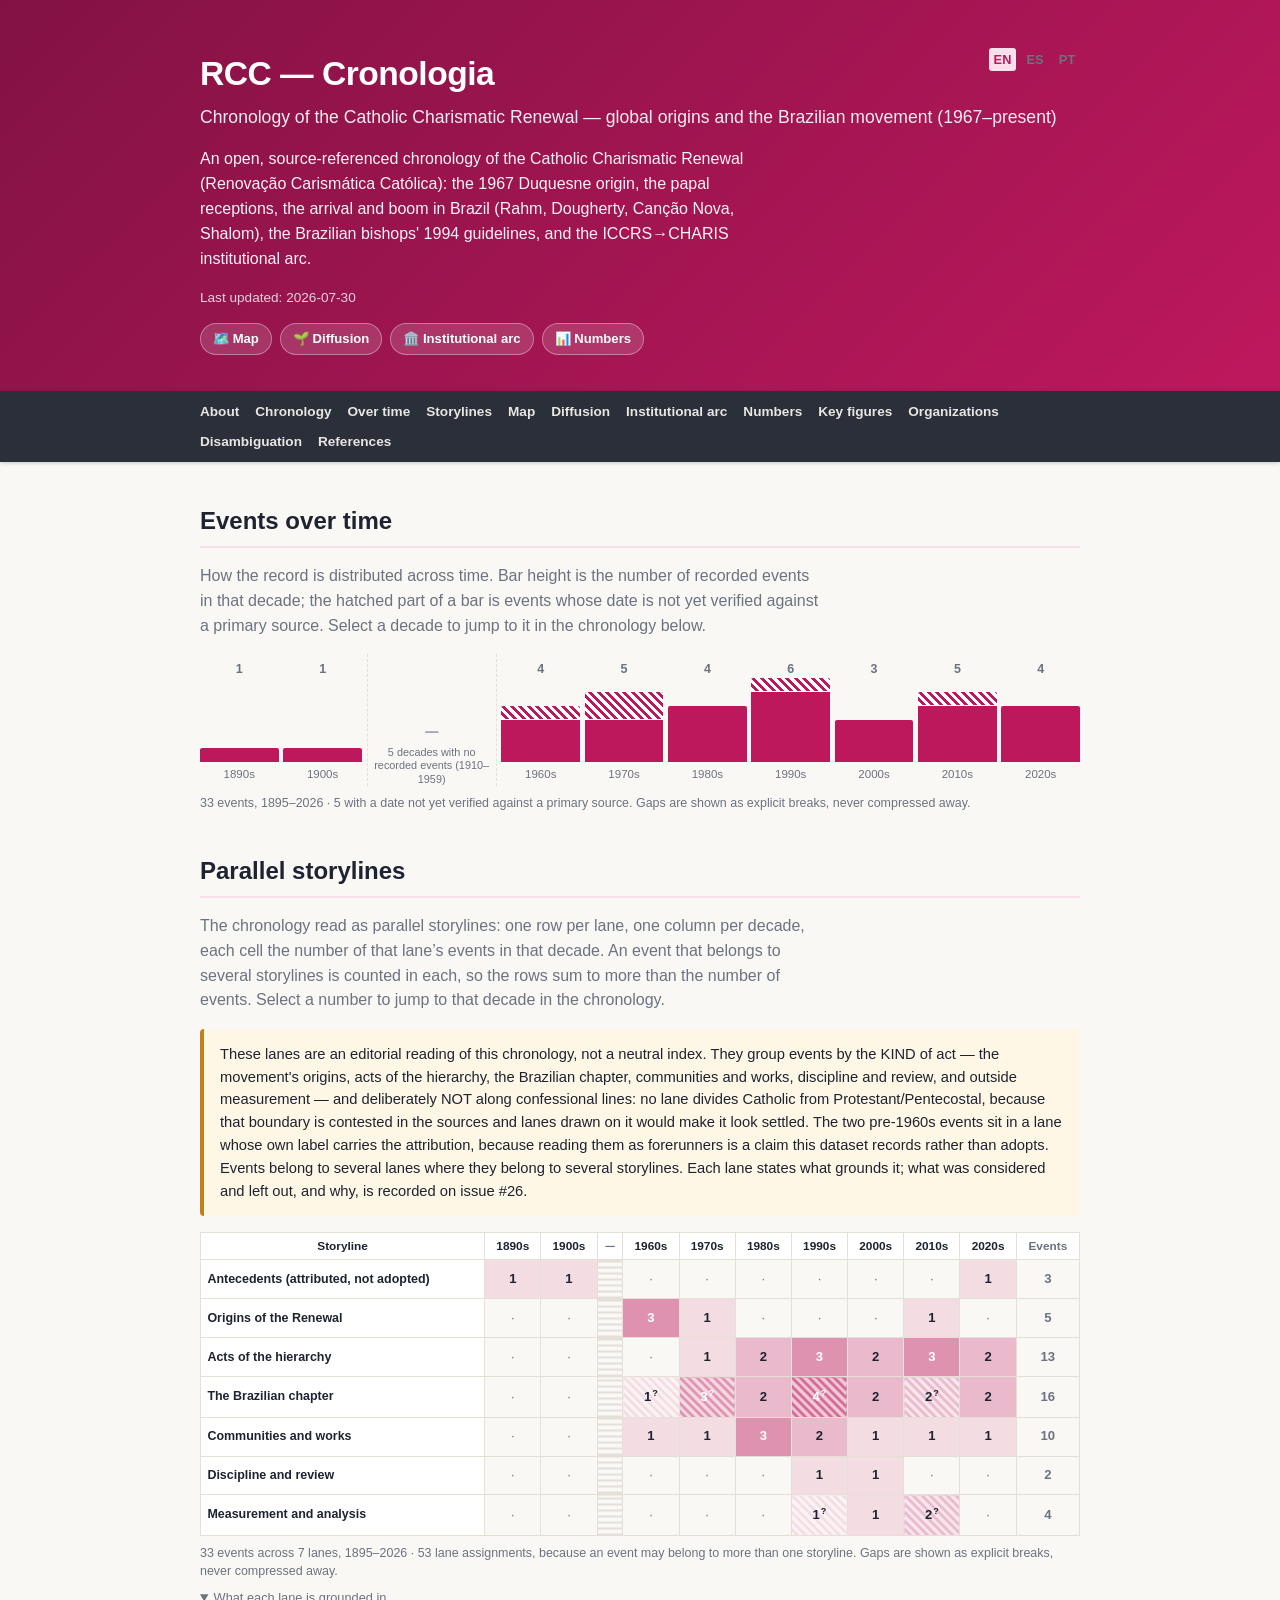
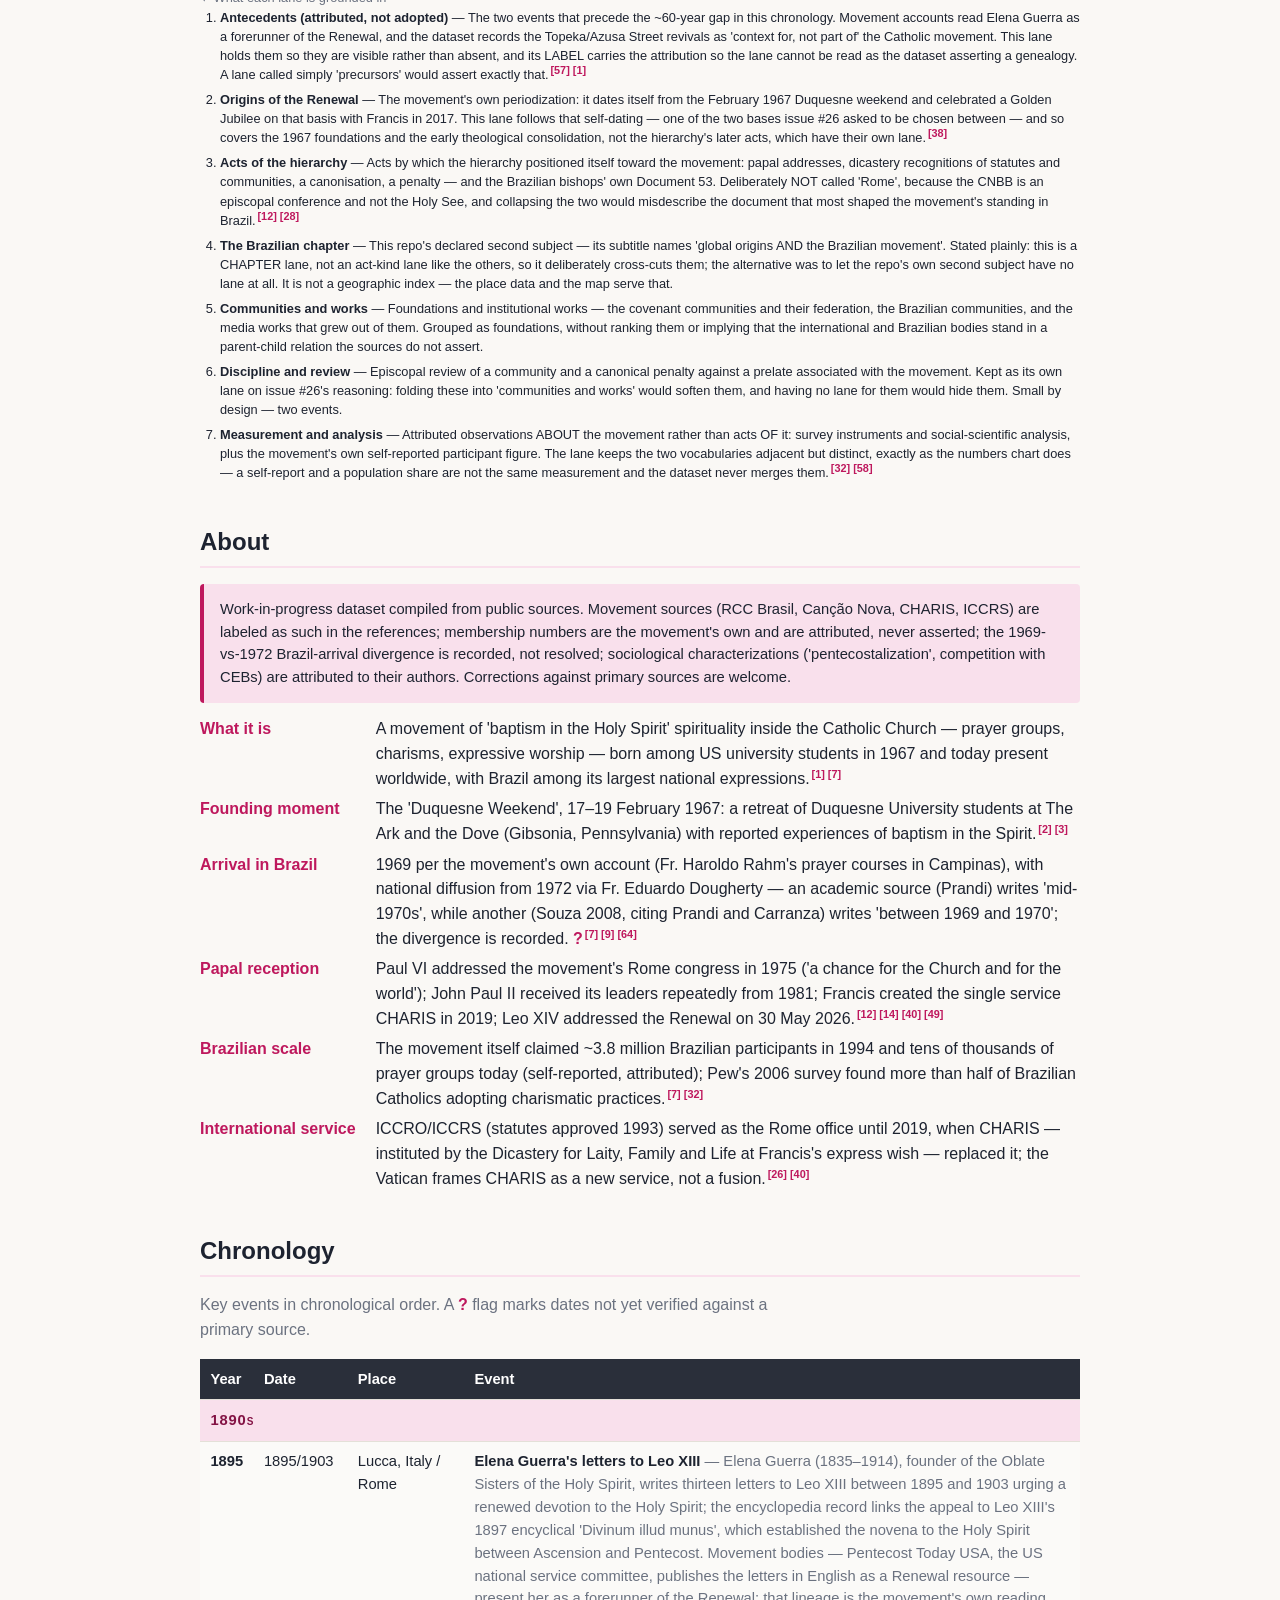
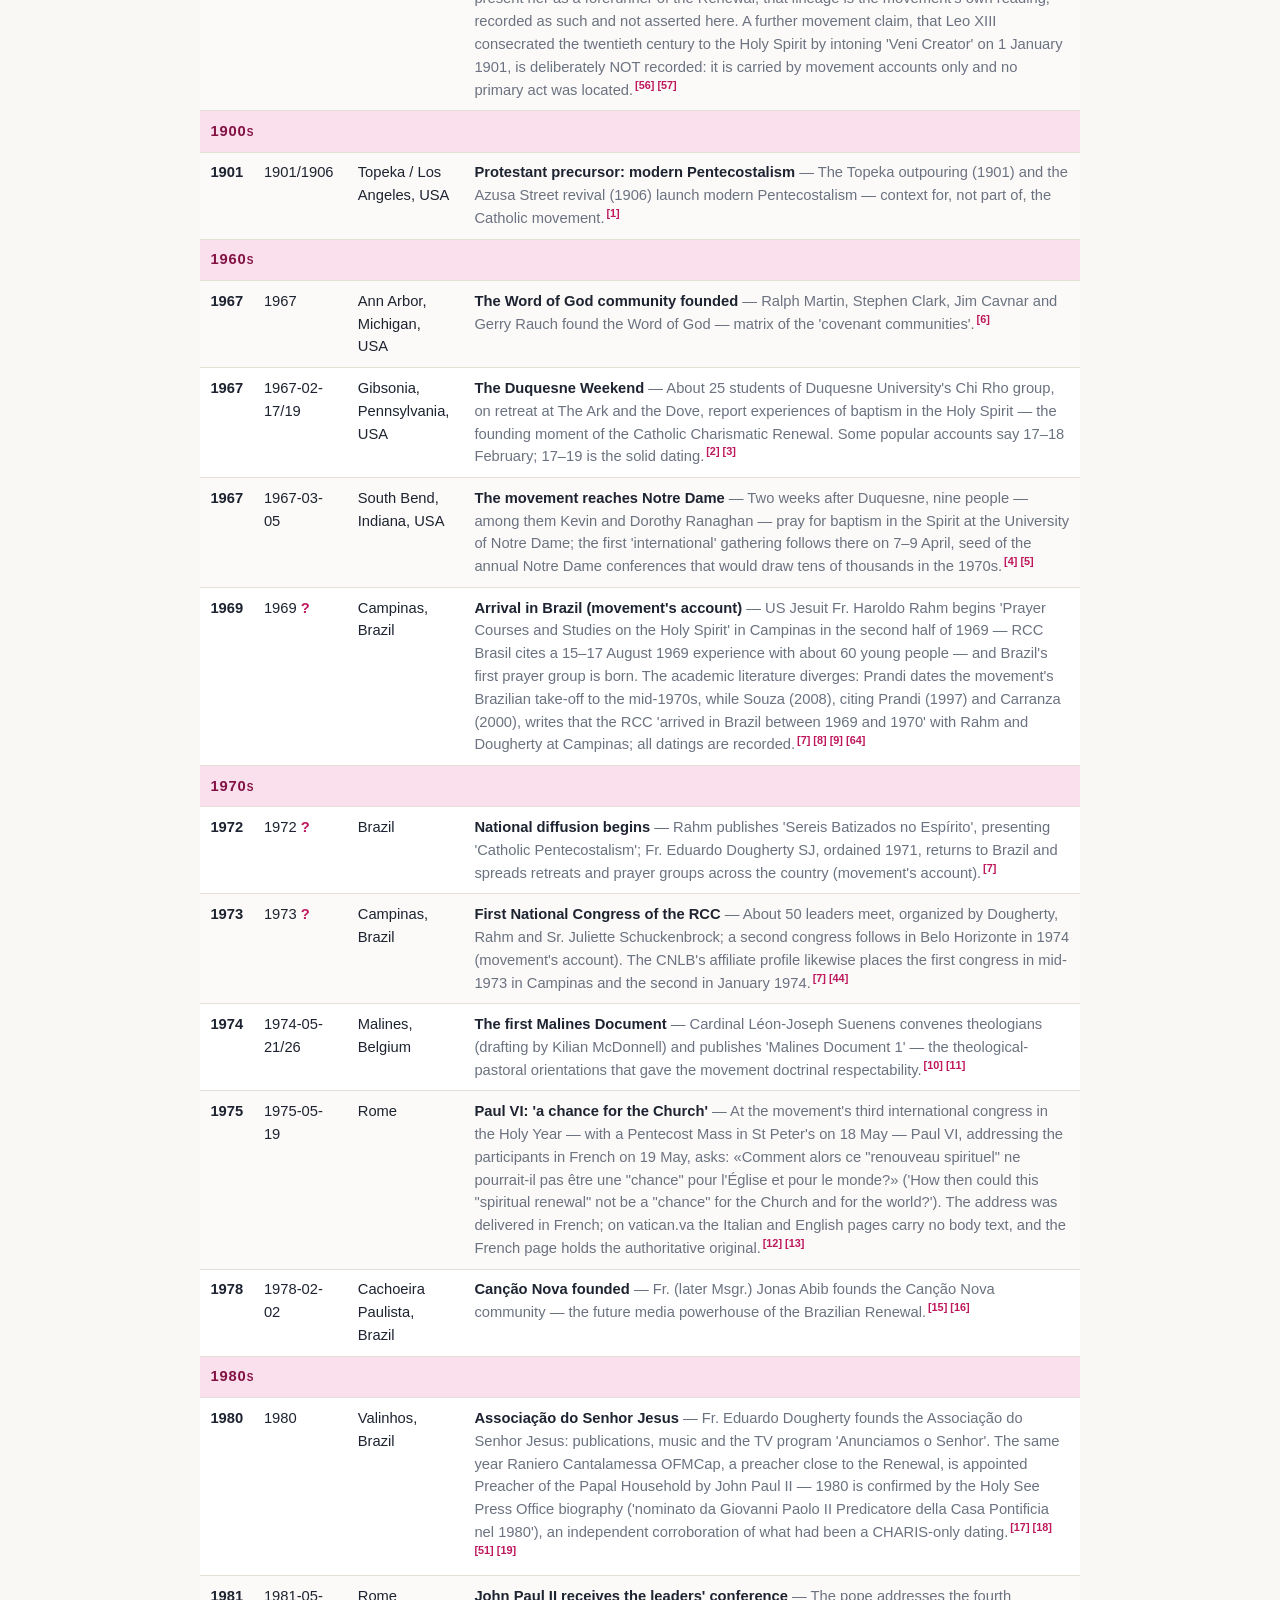
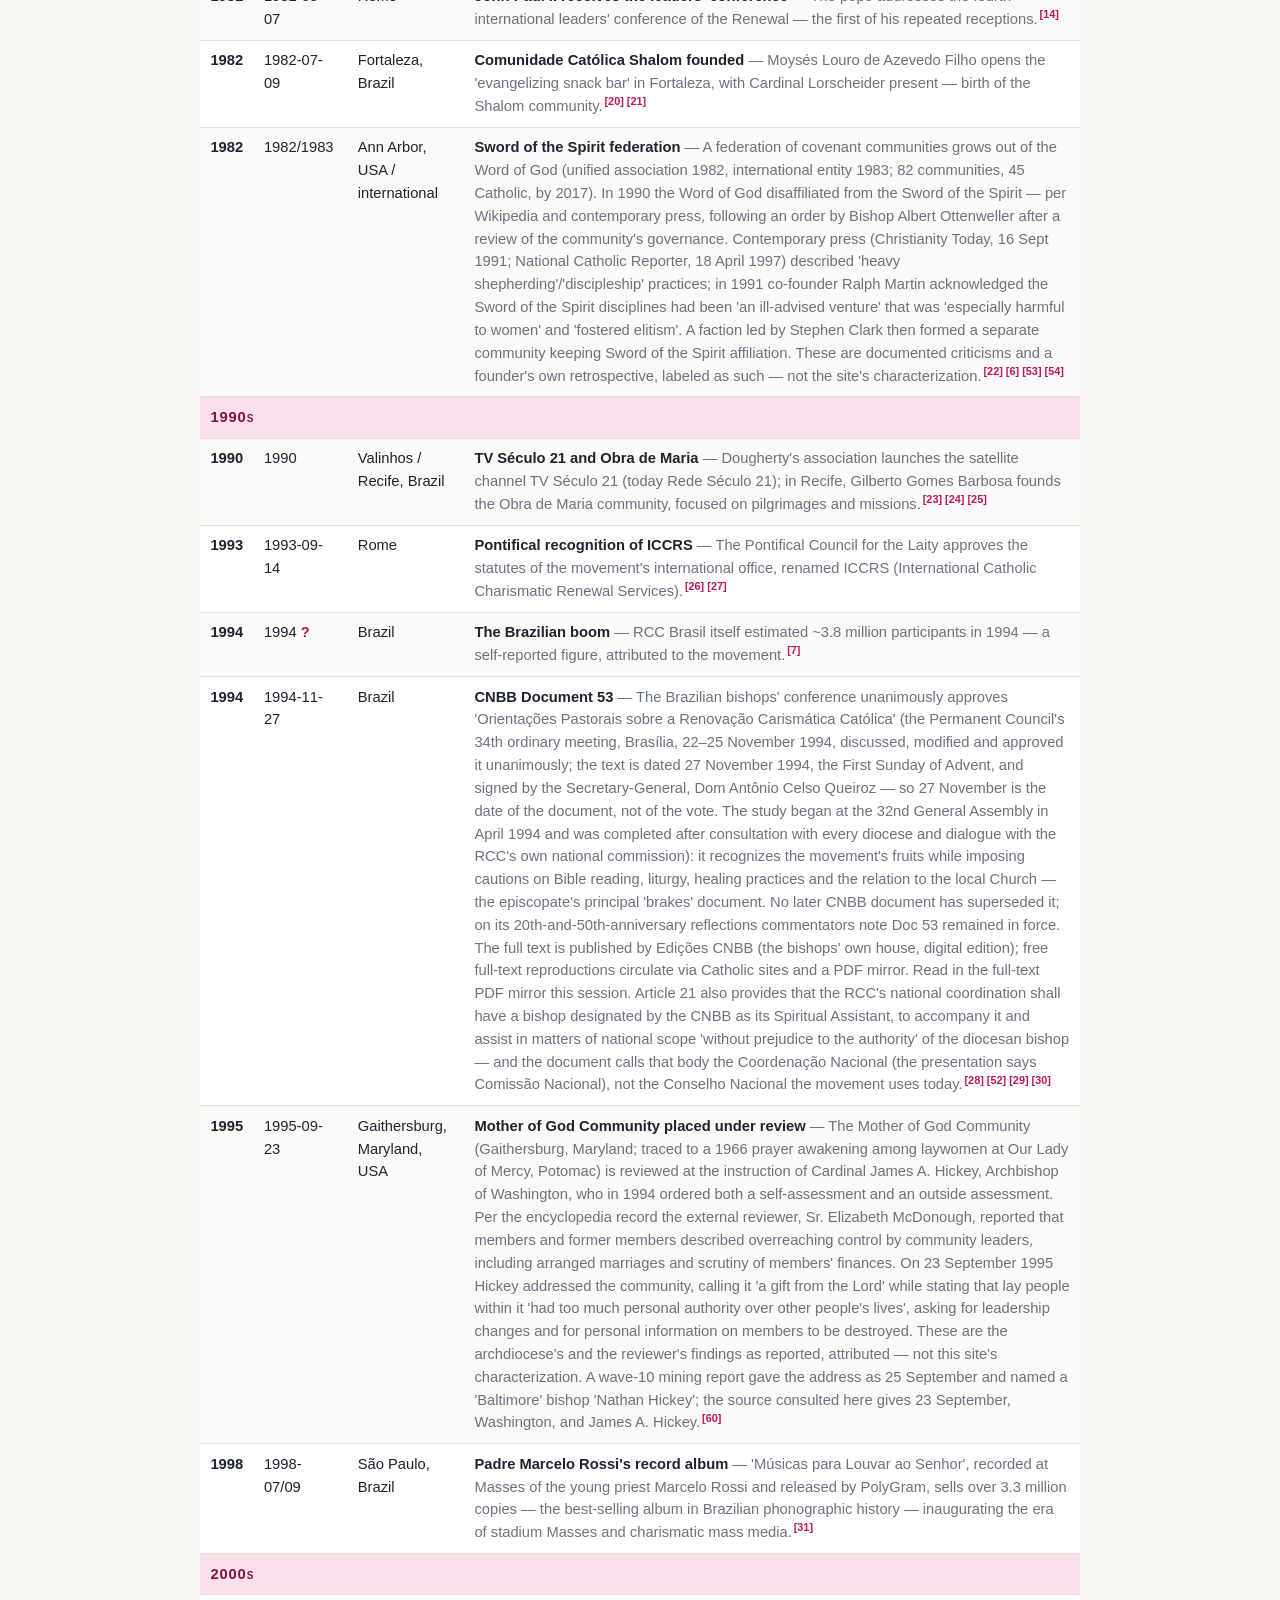
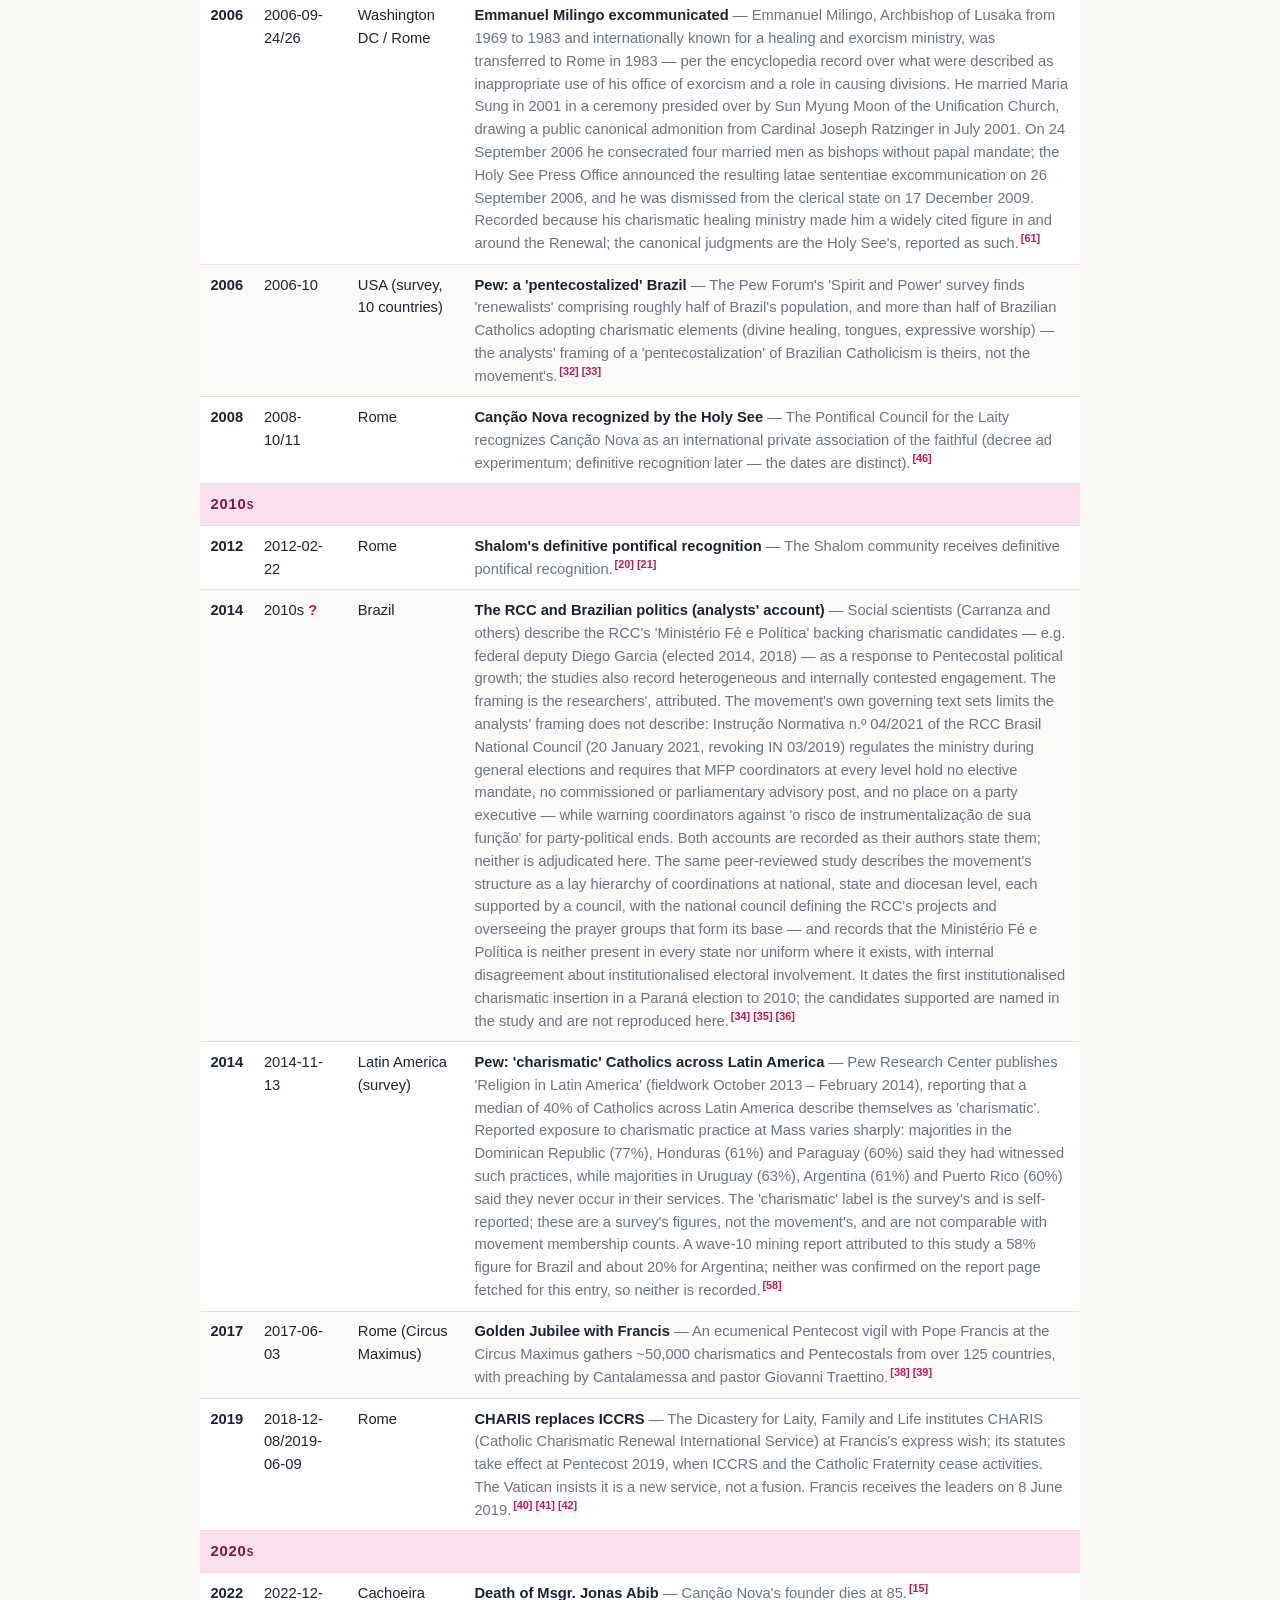
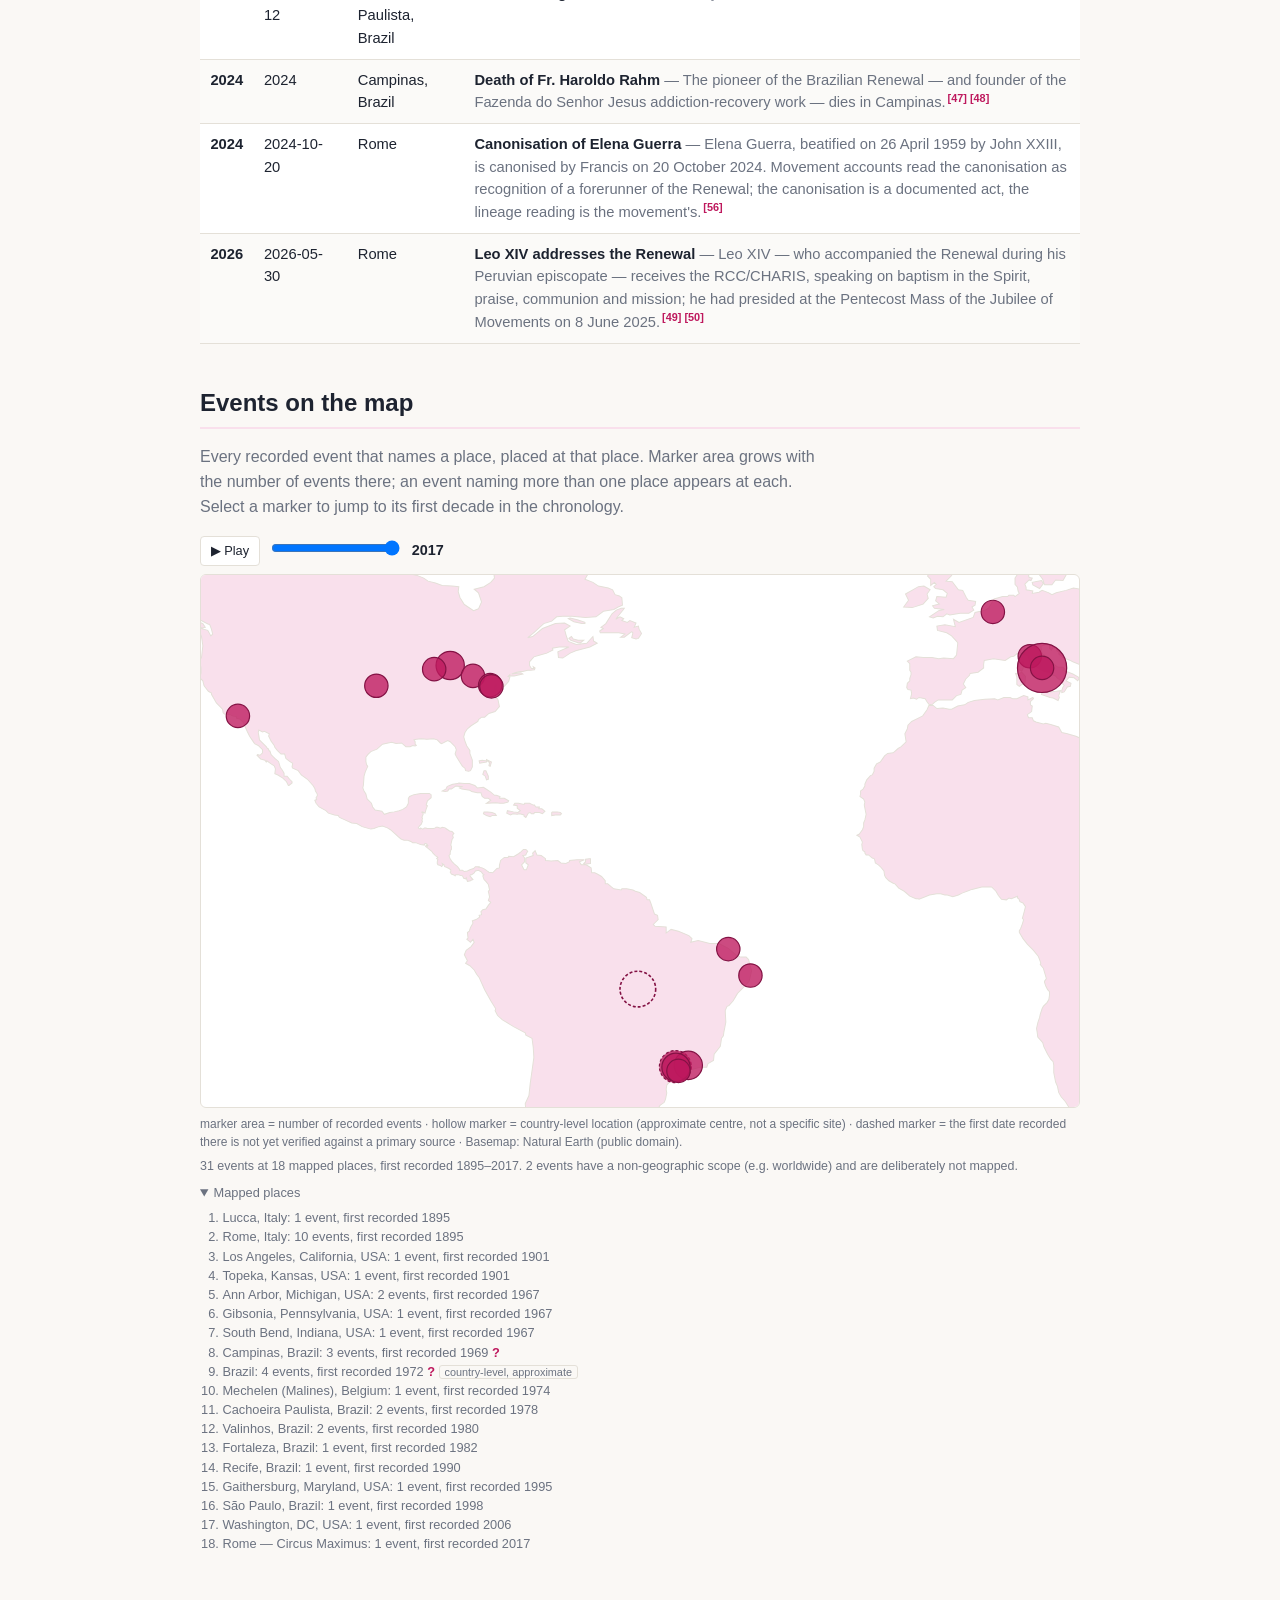
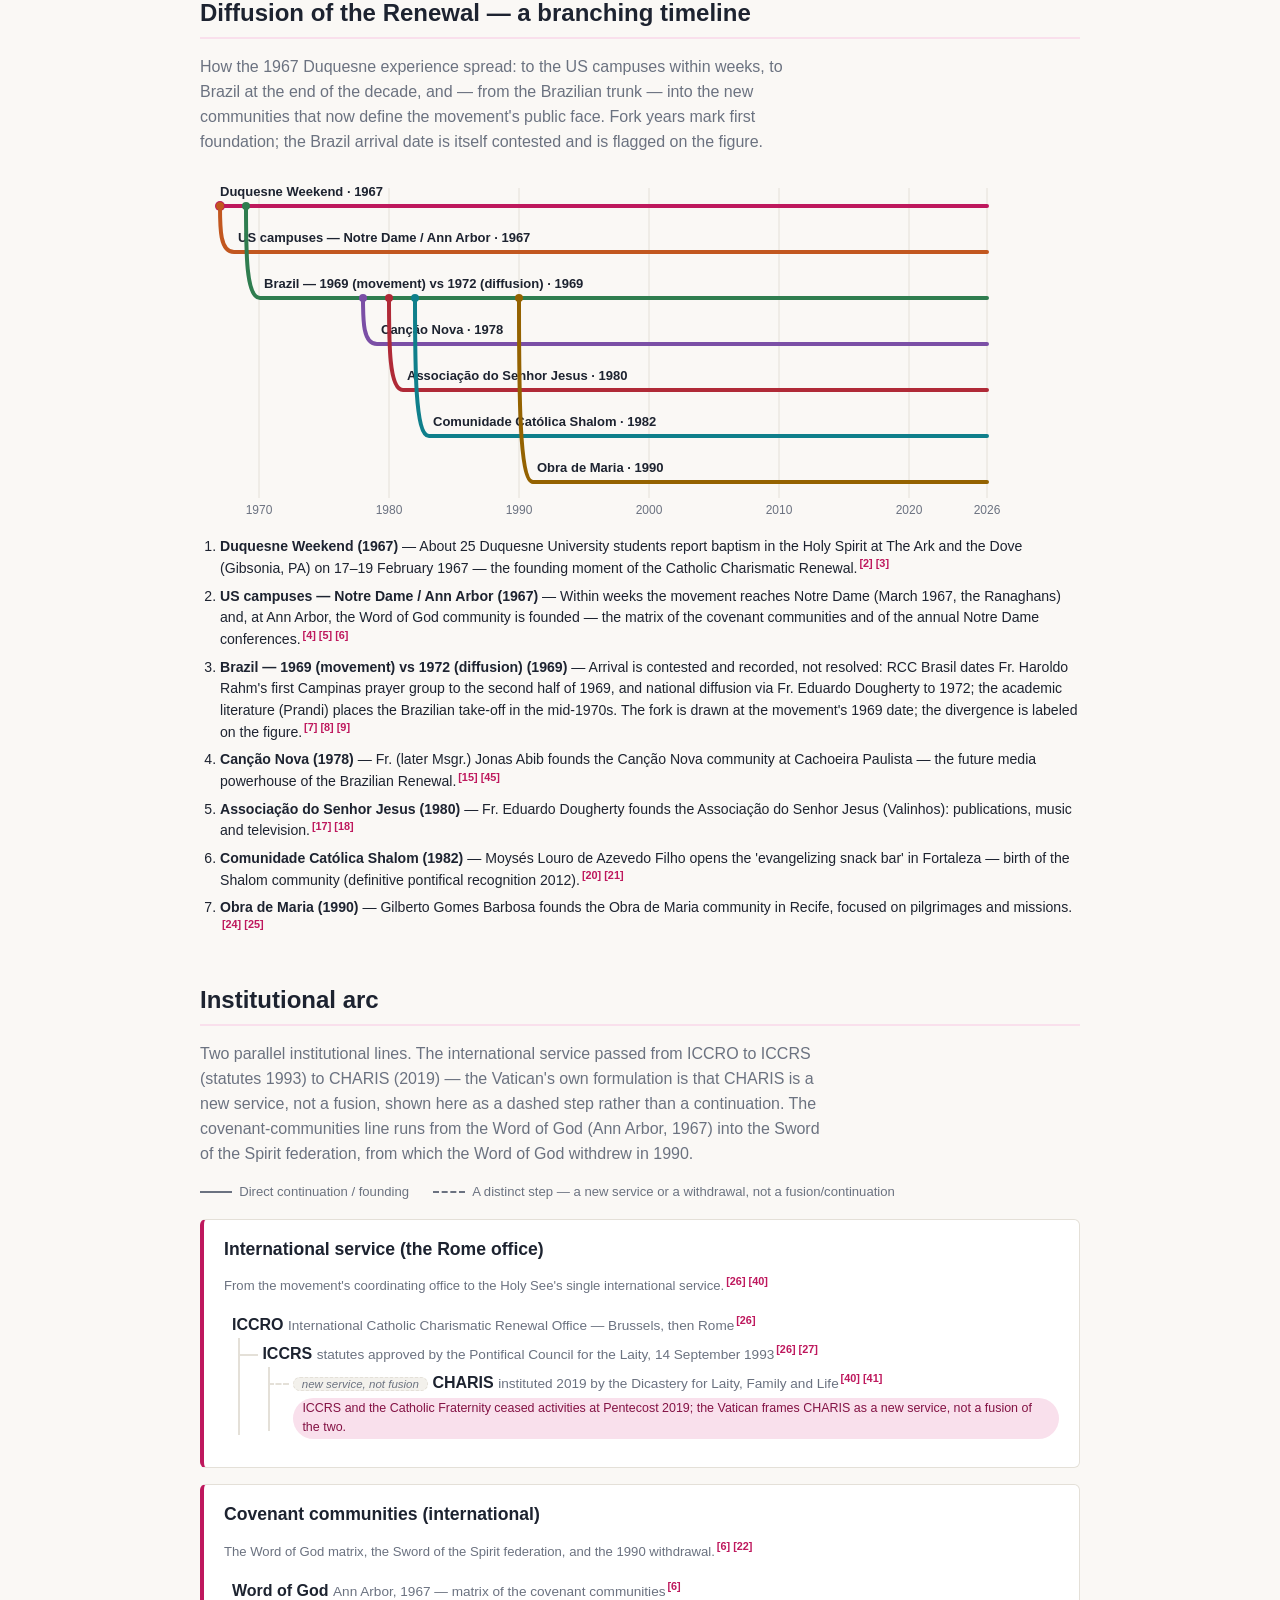
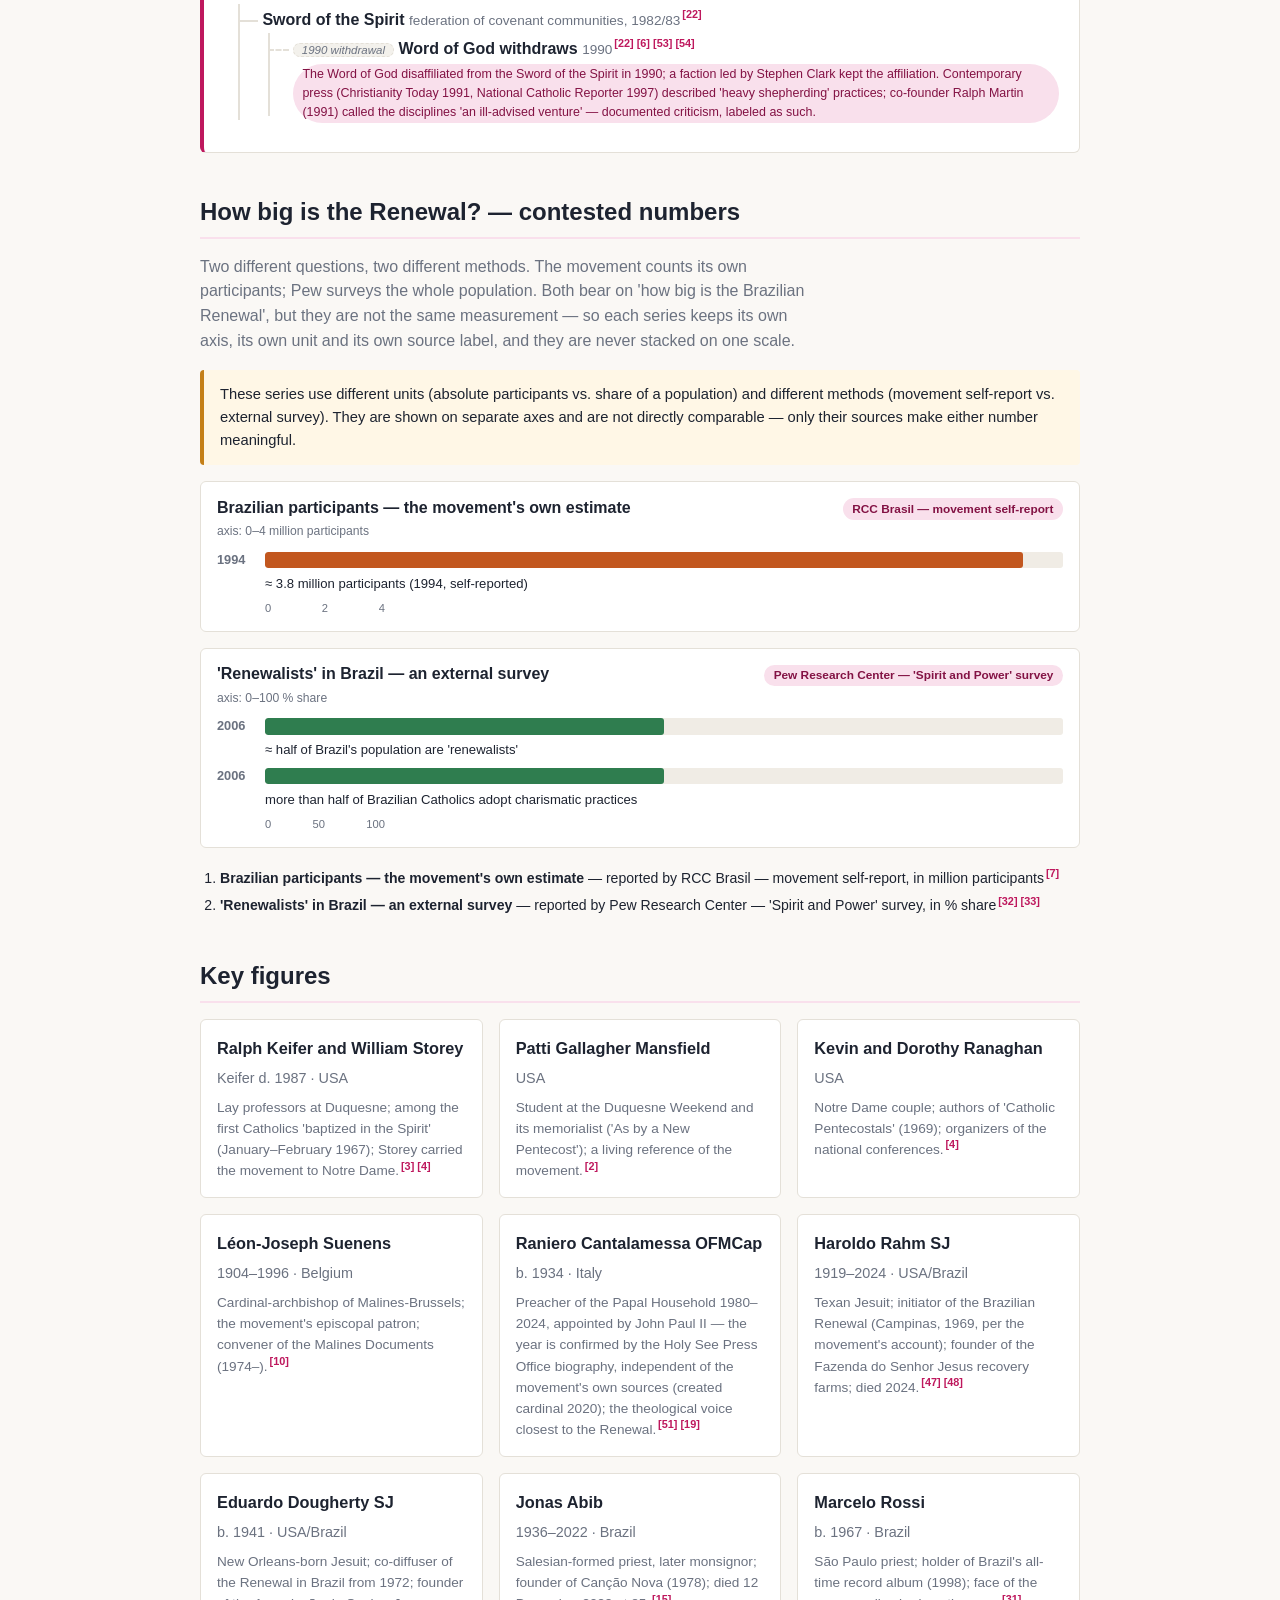
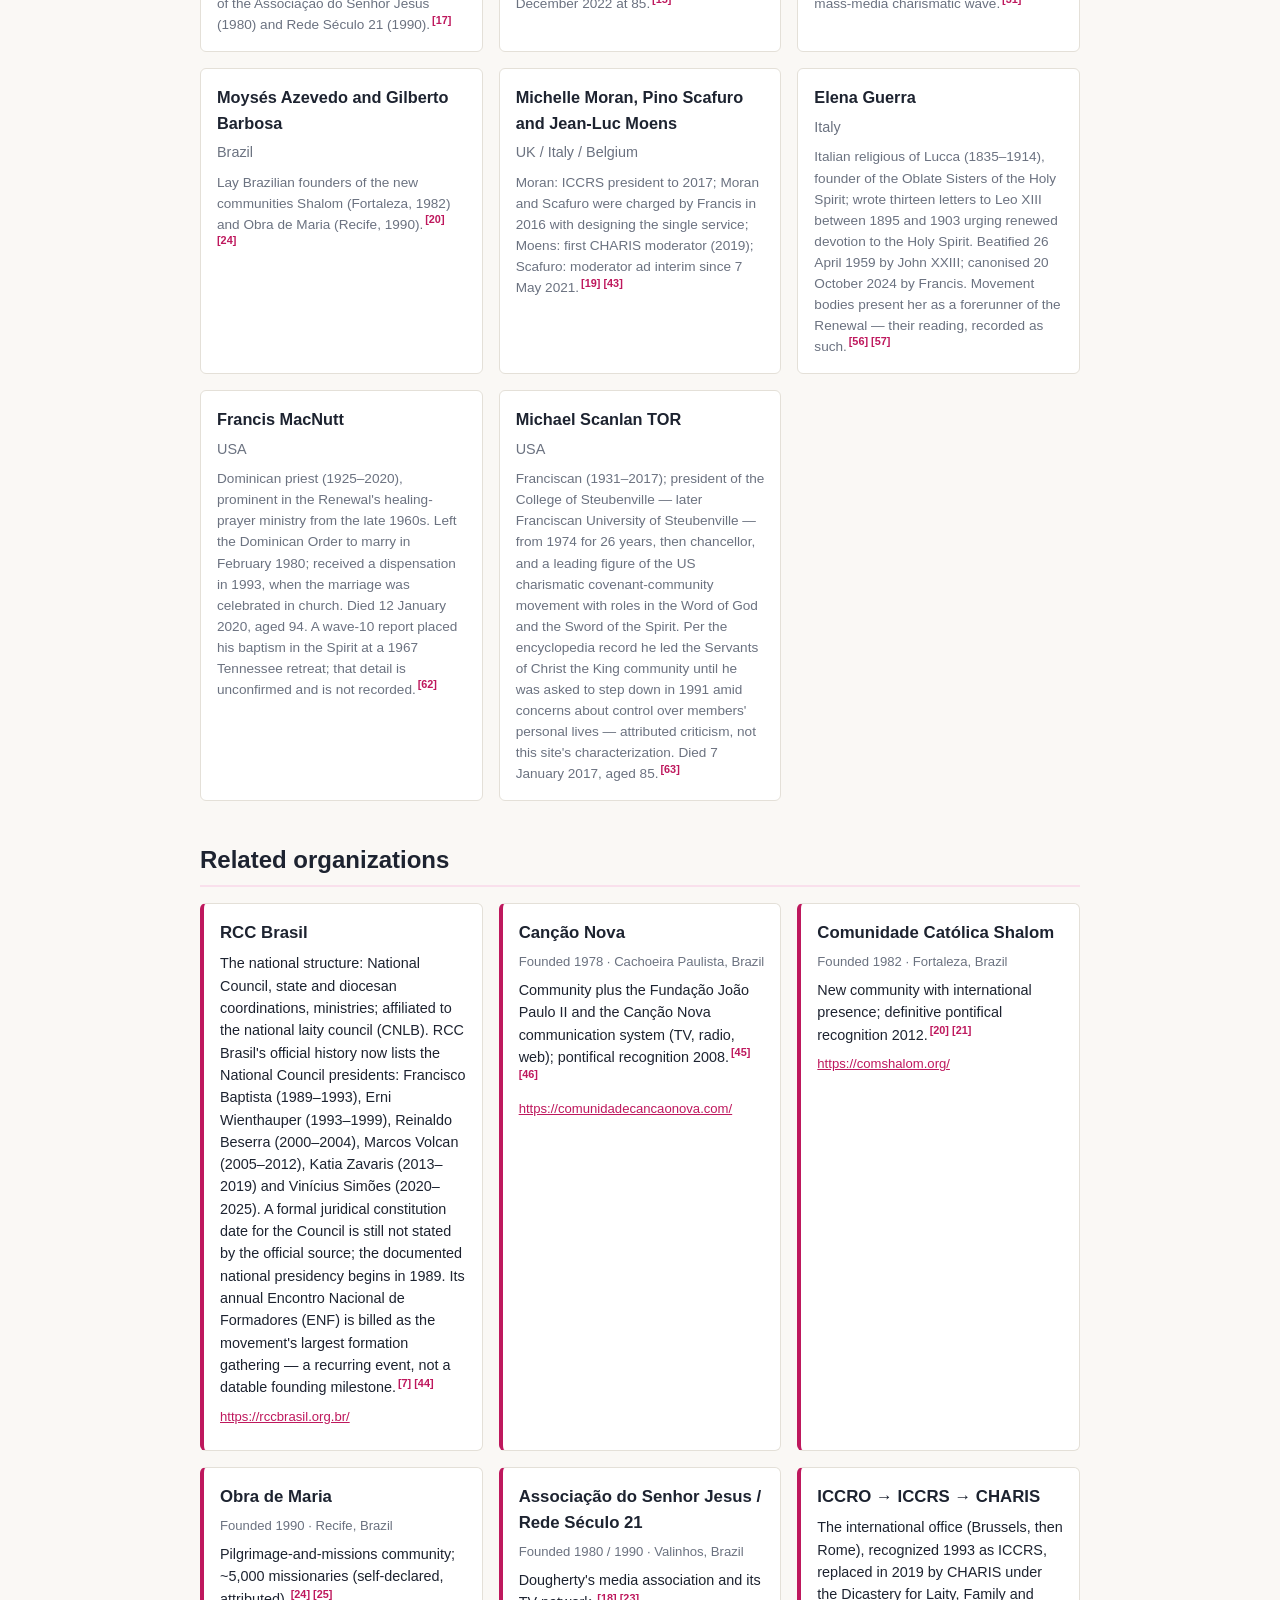
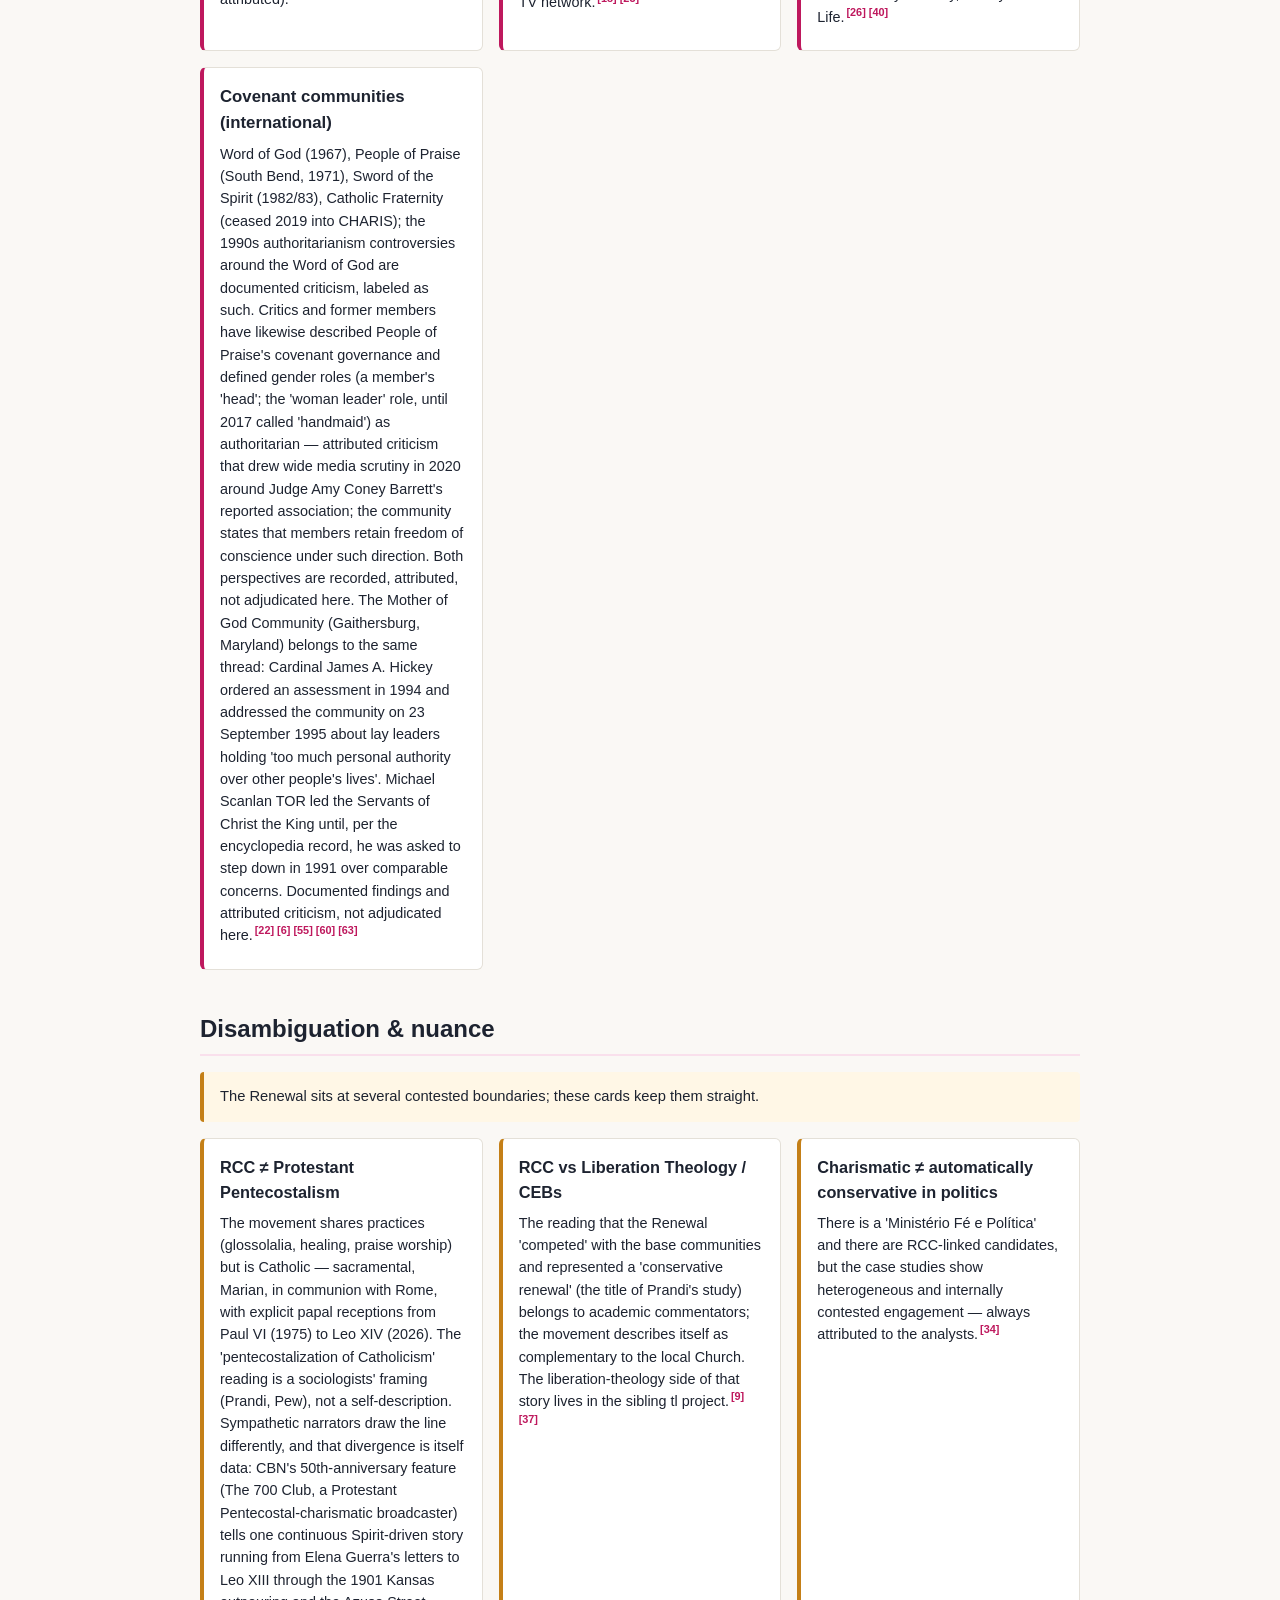
==== commit 1f8fc755: "rcc#1: read the two cited academic papers; ingest what they support Same move that paid off with Doc" ====
--- a/docs/en/index.html
+++ b/docs/en/index.html
@@ -352,7 +352,7 @@
           <td class="year">2014</td>
           <td>2010s <span class="flag" title="Date not yet verified against a primary source">?</span></td>
           <td>Brazil</td>
-          <td><strong>The RCC and Brazilian politics (analysts&#39; account)</strong> <span class="muted">— Social scientists (Carranza and others) describe the RCC&#39;s &#39;Ministério Fé e Política&#39; backing charismatic candidates — e.g. federal deputy Diego Garcia (elected 2014, 2018) — as a response to Pentecostal political growth; the studies also record heterogeneous and internally contested engagement. The framing is the researchers&#39;, attributed. The movement&#39;s own governing text sets limits the analysts&#39; framing does not describe: Instrução Normativa n.º 04/2021 of the RCC Brasil National Council (20 January 2021, revoking IN 03/2019) regulates the ministry during general elections and requires that MFP coordinators at every level hold no elective mandate, no commissioned or parliamentary advisory post, and no place on a party executive — while warning coordinators against &#39;o risco de instrumentalização de sua função&#39; for party-political ends. Both accounts are recorded as their authors state them; neither is adjudicated here.</span><sup class="cite"><a href="#ref-34" title="Reference 34">[34]</a> <a href="#ref-35" title="Reference 35">[35]</a> <a href="#ref-36" title="Reference 36">[36]</a></sup></td>
+          <td><strong>The RCC and Brazilian politics (analysts&#39; account)</strong> <span class="muted">— Social scientists (Carranza and others) describe the RCC&#39;s &#39;Ministério Fé e Política&#39; backing charismatic candidates — e.g. federal deputy Diego Garcia (elected 2014, 2018) — as a response to Pentecostal political growth; the studies also record heterogeneous and internally contested engagement. The framing is the researchers&#39;, attributed. The movement&#39;s own governing text sets limits the analysts&#39; framing does not describe: Instrução Normativa n.º 04/2021 of the RCC Brasil National Council (20 January 2021, revoking IN 03/2019) regulates the ministry during general elections and requires that MFP coordinators at every level hold no elective mandate, no commissioned or parliamentary advisory post, and no place on a party executive — while warning coordinators against &#39;o risco de instrumentalização de sua função&#39; for party-political ends. Both accounts are recorded as their authors state them; neither is adjudicated here. The same peer-reviewed study describes the movement&#39;s structure as a lay hierarchy of coordinations at national, state and diocesan level, each supported by a council, with the national council defining the RCC&#39;s projects and overseeing the prayer groups that form its base — and records that the Ministério Fé e Política is neither present in every state nor uniform where it exists, with internal disagreement about institutionalised electoral involvement. It dates the first institutionalised charismatic insertion in a Paraná election to 2010; the candidates supported are named in the study and are not reproduced here.</span><sup class="cite"><a href="#ref-34" title="Reference 34">[34]</a> <a href="#ref-35" title="Reference 35">[35]</a> <a href="#ref-36" title="Reference 36">[36]</a></sup></td>
         </tr>
         <tr>
           <td class="year">2014</td>
@@ -770,7 +770,7 @@
       <div class="party-grid">
       <div class="cp-card">
         <h3>RCC ≠ Protestant Pentecostalism</h3>
-        <p>The movement shares practices (glossolalia, healing, praise worship) but is Catholic — sacramental, Marian, in communion with Rome, with explicit papal receptions from Paul VI (1975) to Leo XIV (2026). The &#39;pentecostalization of Catholicism&#39; reading is a sociologists&#39; framing (Prandi, Pew), not a self-description. Sympathetic narrators draw the line differently, and that divergence is itself data: CBN&#39;s 50th-anniversary feature (The 700 Club, a Protestant Pentecostal-charismatic broadcaster) tells one continuous Spirit-driven story running from Elena Guerra&#39;s letters to Leo XIII through the 1901 Kansas outpouring and the Azusa Street revival to Duquesne 1967 — presenting the Pentecostal origins as part of the same family history rather than as context.<sup class="cite"><a href="#ref-12" title="Reference 12">[12]</a> <a href="#ref-9" title="Reference 9">[9]</a> <a href="#ref-32" title="Reference 32">[32]</a> <a href="#ref-59" title="Reference 59">[59]</a></sup></p>
+        <p>The movement shares practices (glossolalia, healing, praise worship) but is Catholic — sacramental, Marian, in communion with Rome, with explicit papal receptions from Paul VI (1975) to Leo XIV (2026). The &#39;pentecostalization of Catholicism&#39; reading is a sociologists&#39; framing (Prandi, Pew), not a self-description. Sympathetic narrators draw the line differently, and that divergence is itself data: CBN&#39;s 50th-anniversary feature (The 700 Club, a Protestant Pentecostal-charismatic broadcaster) tells one continuous Spirit-driven story running from Elena Guerra&#39;s letters to Leo XIII through the 1901 Kansas outpouring and the Azusa Street revival to Duquesne 1967 — presenting the Pentecostal origins as part of the same family history rather than as context. A further scholarly reading complicates the boundary in the other direction: Oro and Alves (Religião e Sociedade 33(1), 2013) argue that in recent years the RCC has also come to work as a point of rapprochement between Catholics and Pentecostals — shared repertoire, and joint encounters such as the 1st Meeting of Evangelical and Catholic Brothers (Lavrinhas, São Paulo, 30 April–1 May 2008), sponsored by TV Canção Nova and organised by the CNBB&#39;s episcopal commission for ecumenism. They also relay Carranza&#39;s periodization of the movement&#39;s implantation in Latin America in three phases: foundational (1960s–70s), social and cultural (1980s–90s, a routinization of the charism), and mediatic (from the 2000s, a &#39;preferential option for media culture&#39;). Both are the researchers&#39; framings, attributed.<sup class="cite"><a href="#ref-12" title="Reference 12">[12]</a> <a href="#ref-9" title="Reference 9">[9]</a> <a href="#ref-32" title="Reference 32">[32]</a> <a href="#ref-59" title="Reference 59">[59]</a> <a href="#ref-37" title="Reference 37">[37]</a></sup></p>
       </div>
       <div class="cp-card">
         <h3>RCC vs Liberation Theology / CEBs</h3>
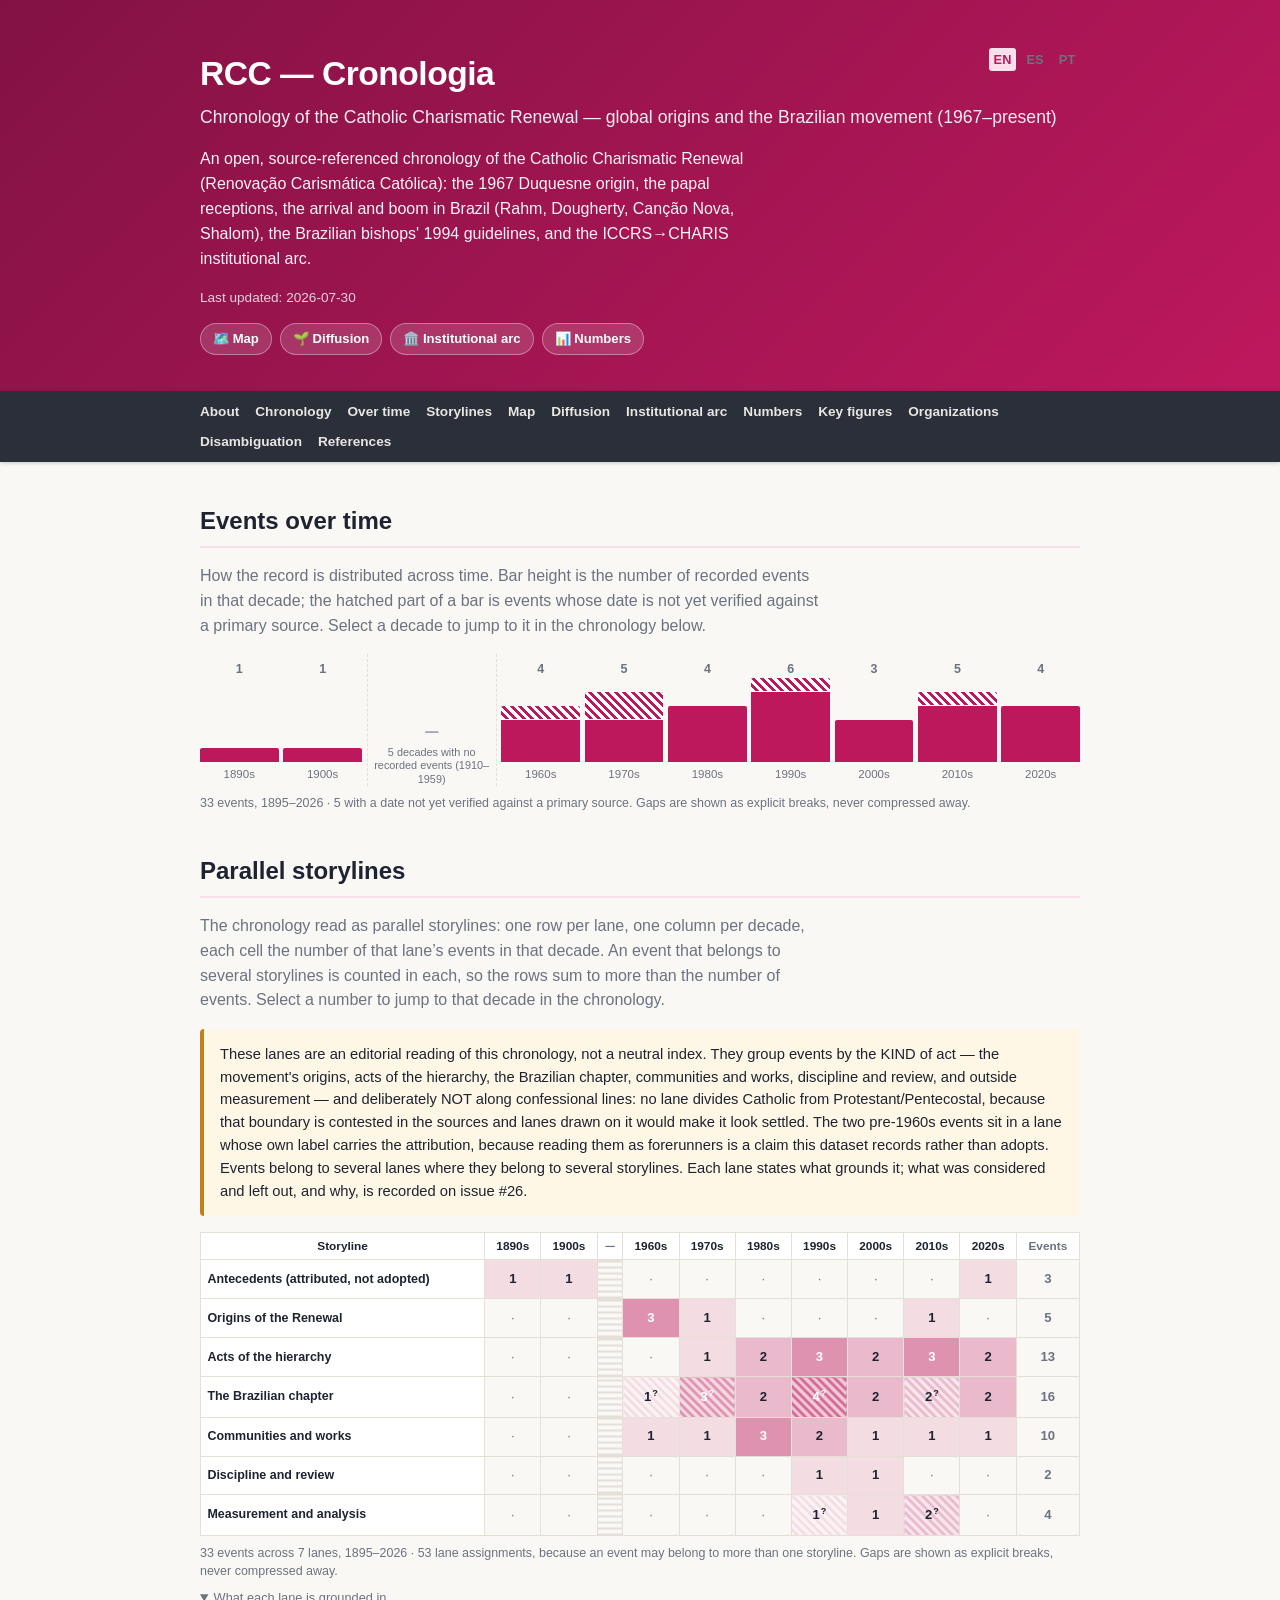
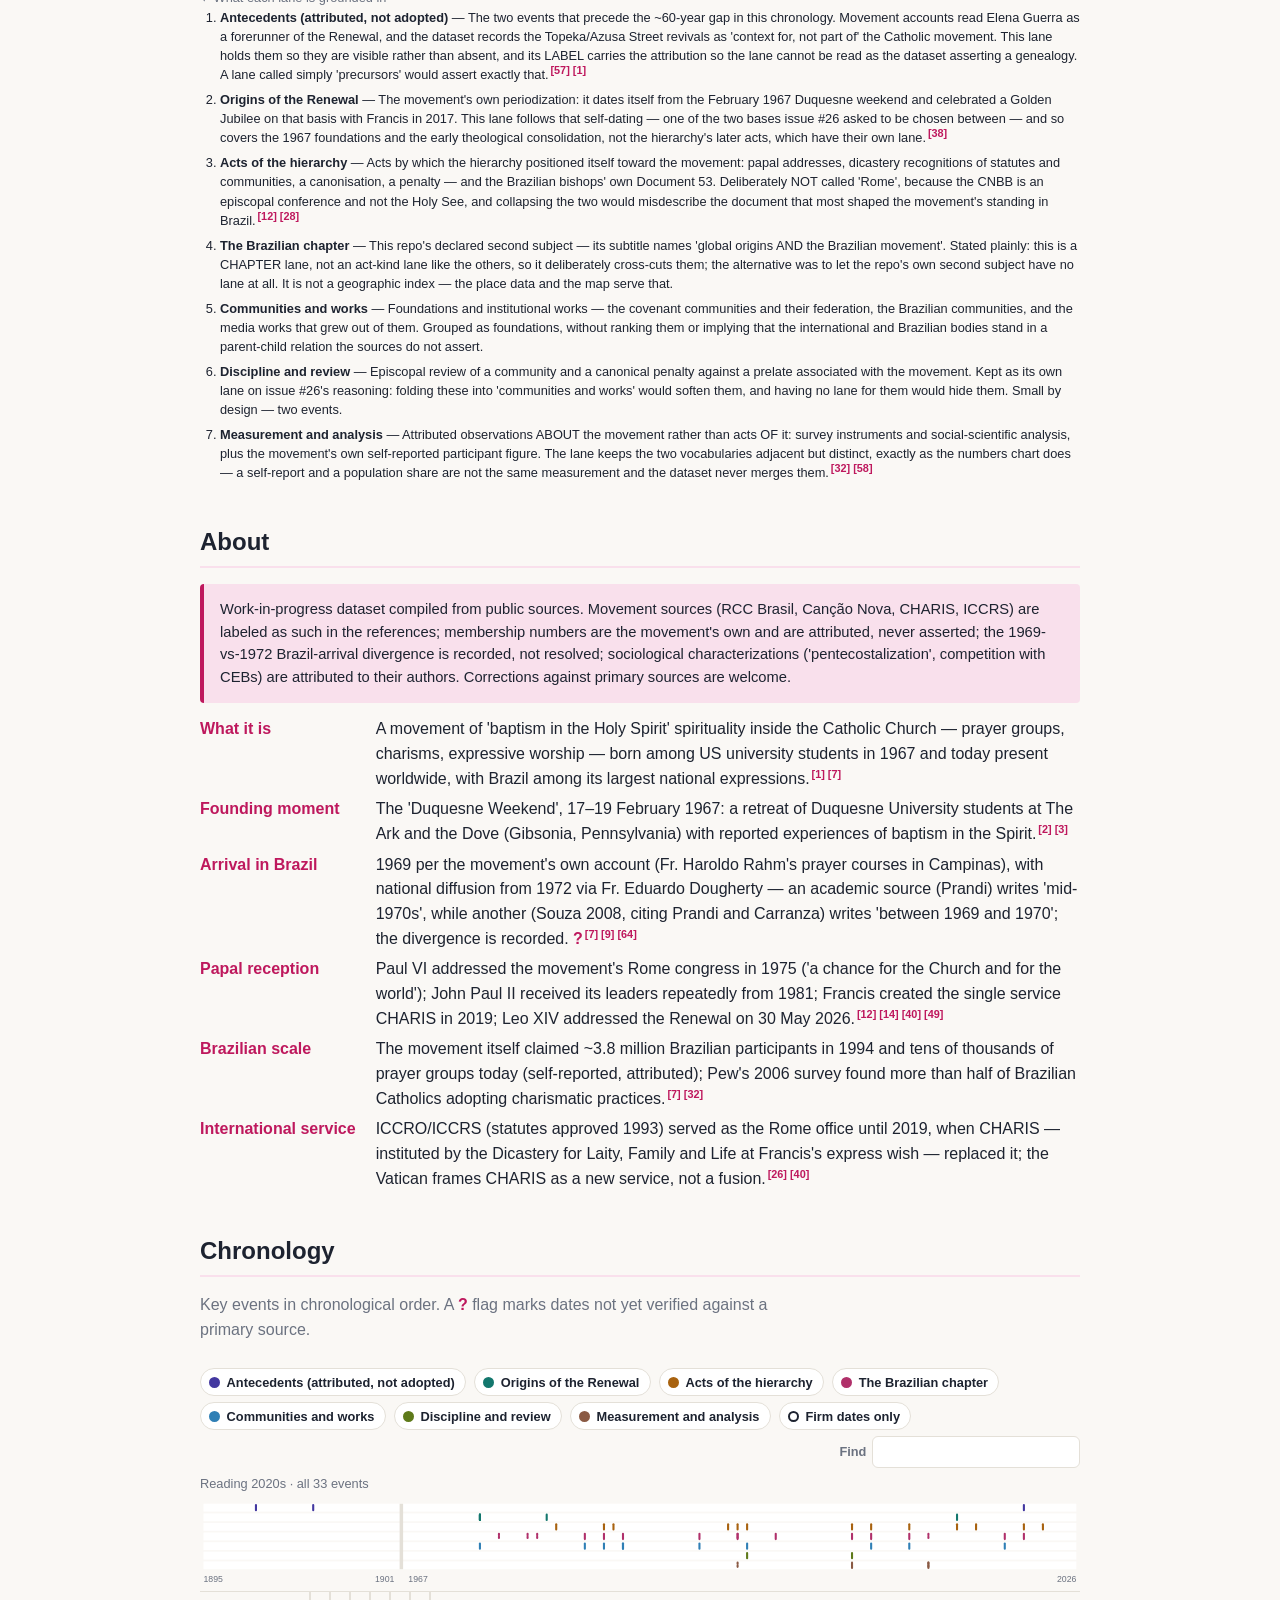
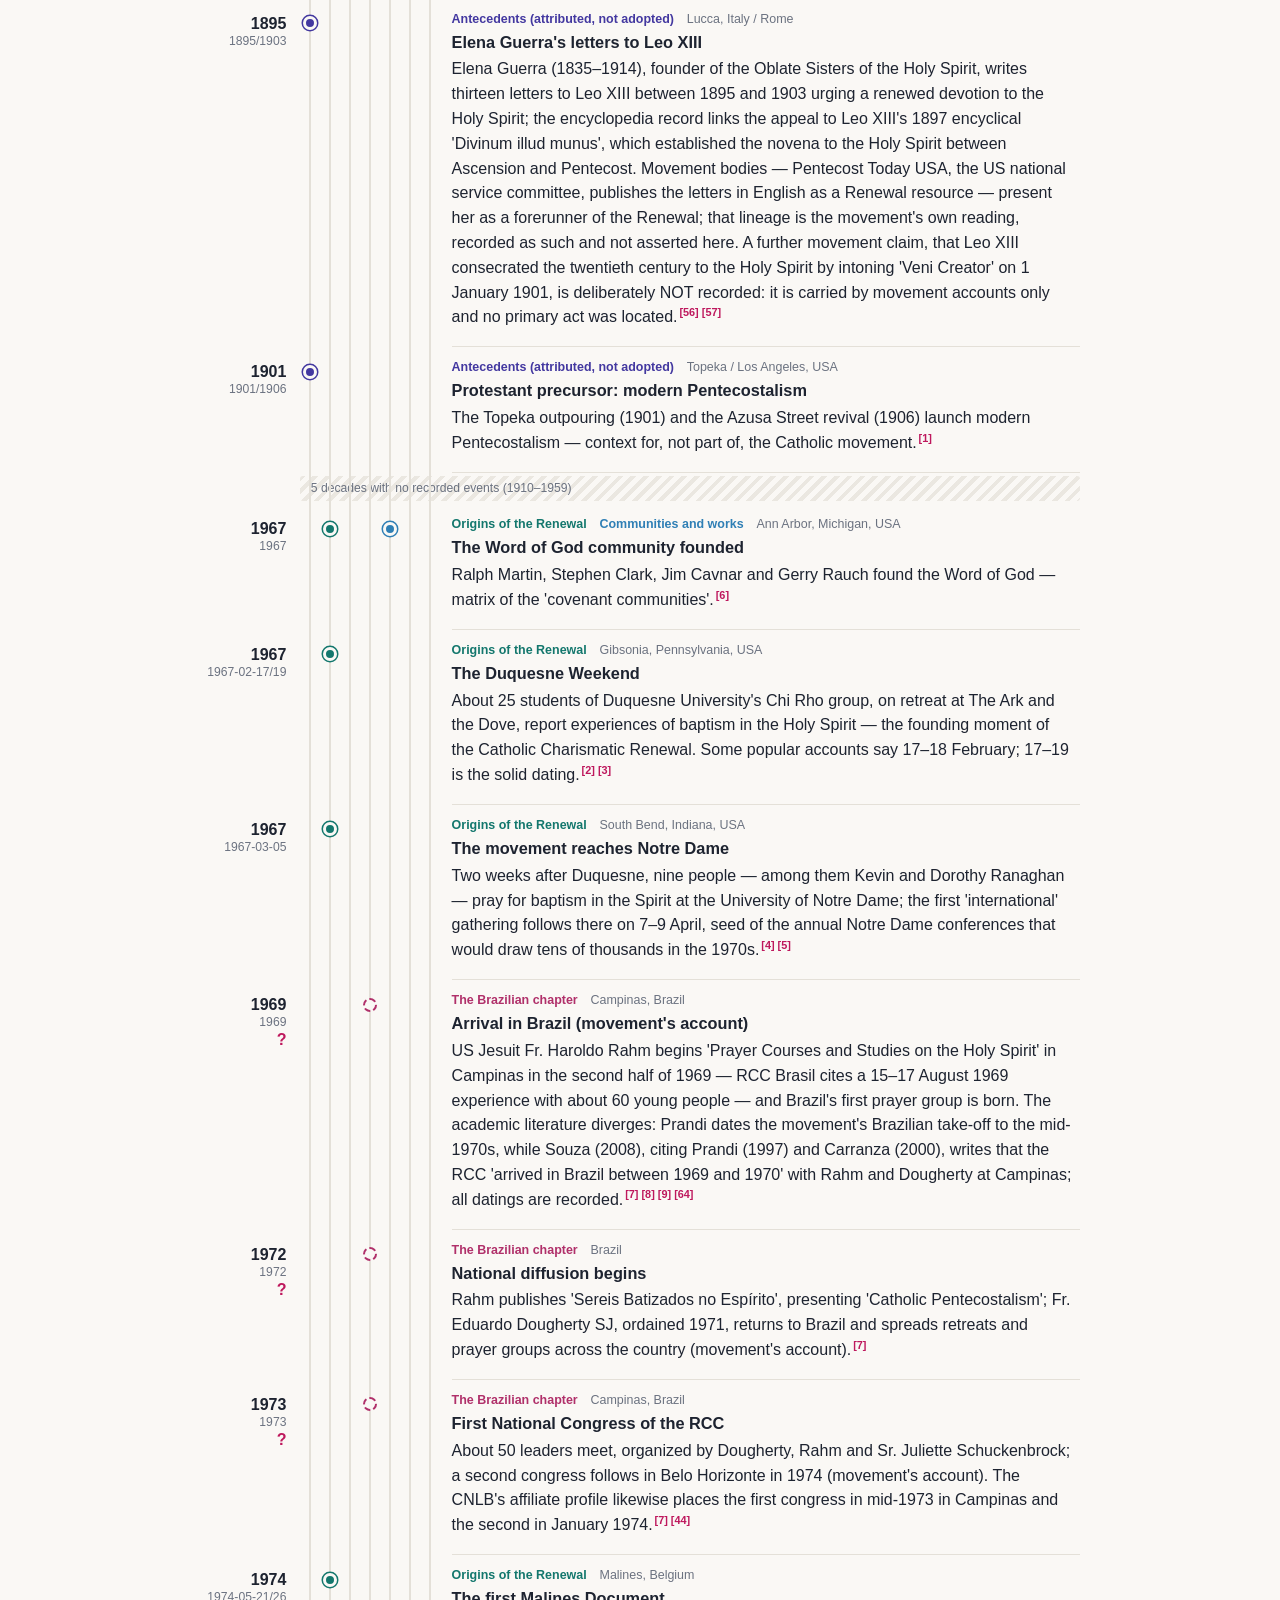
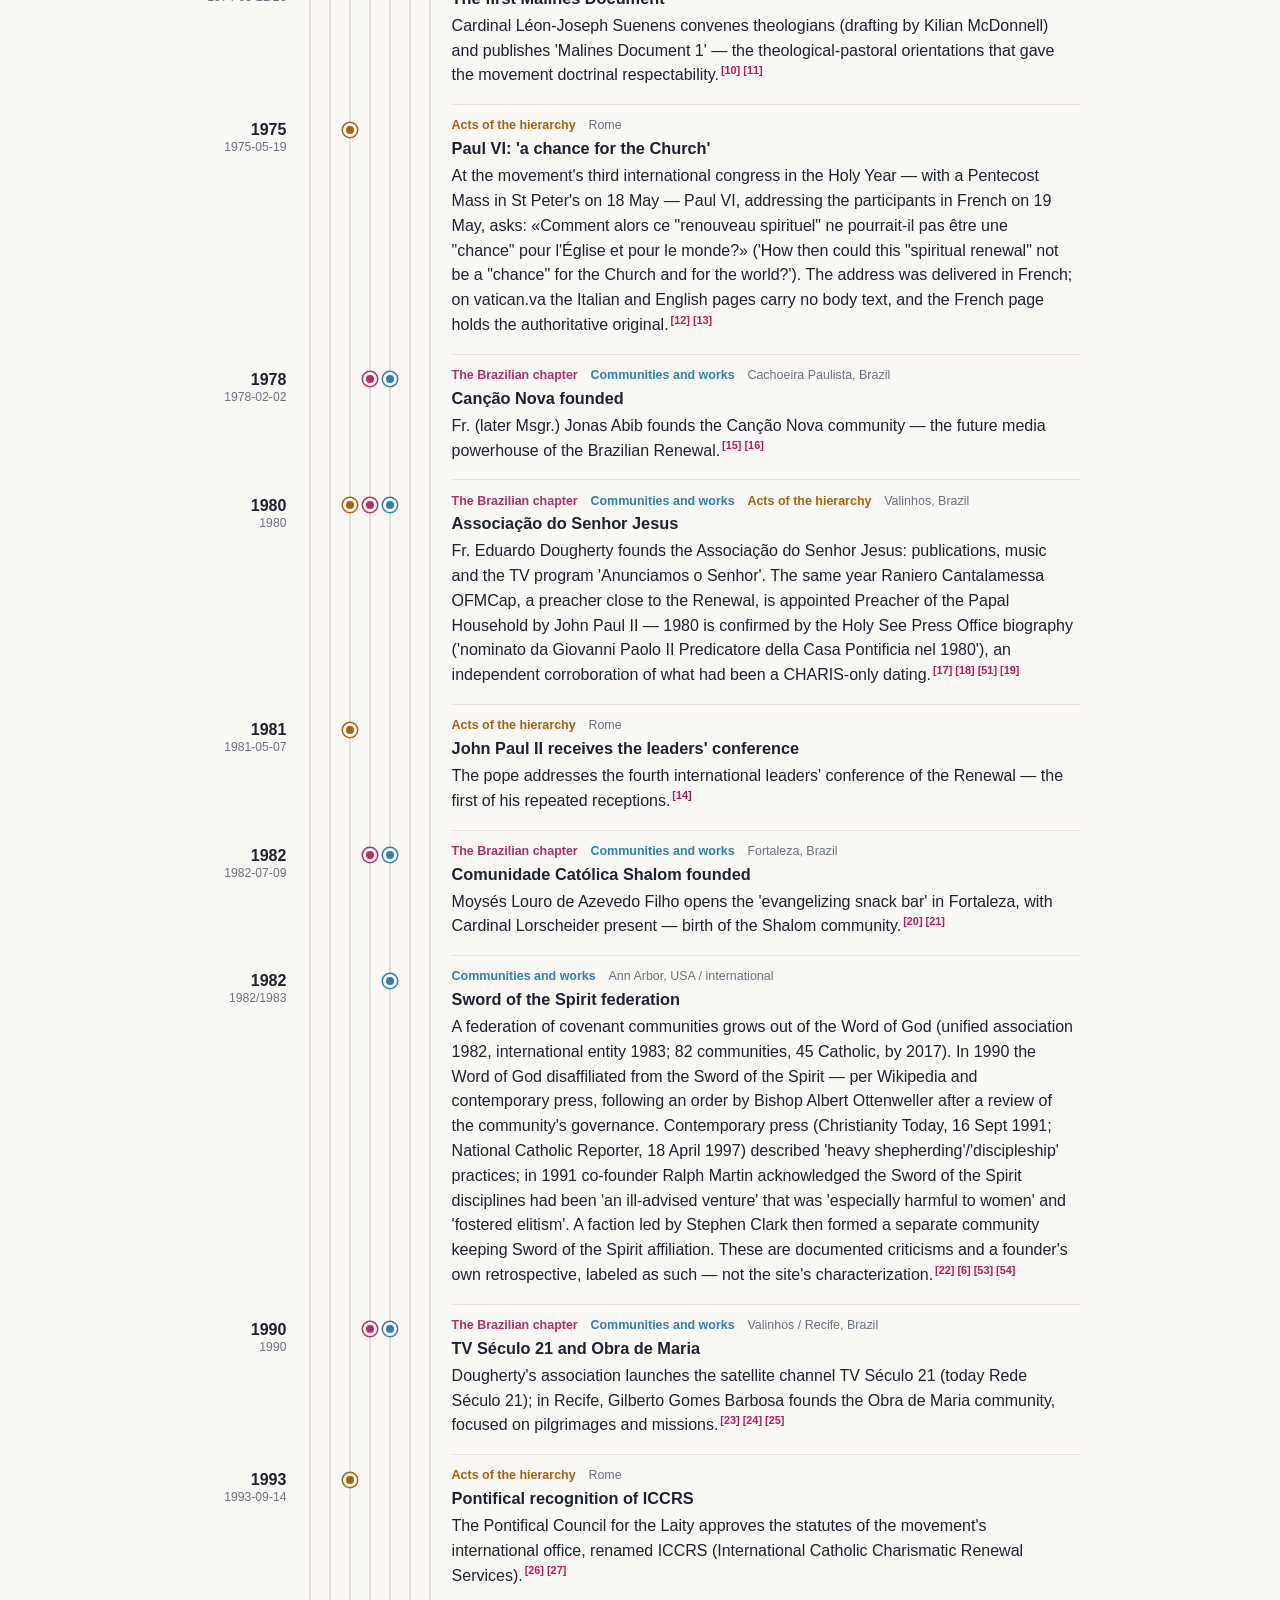
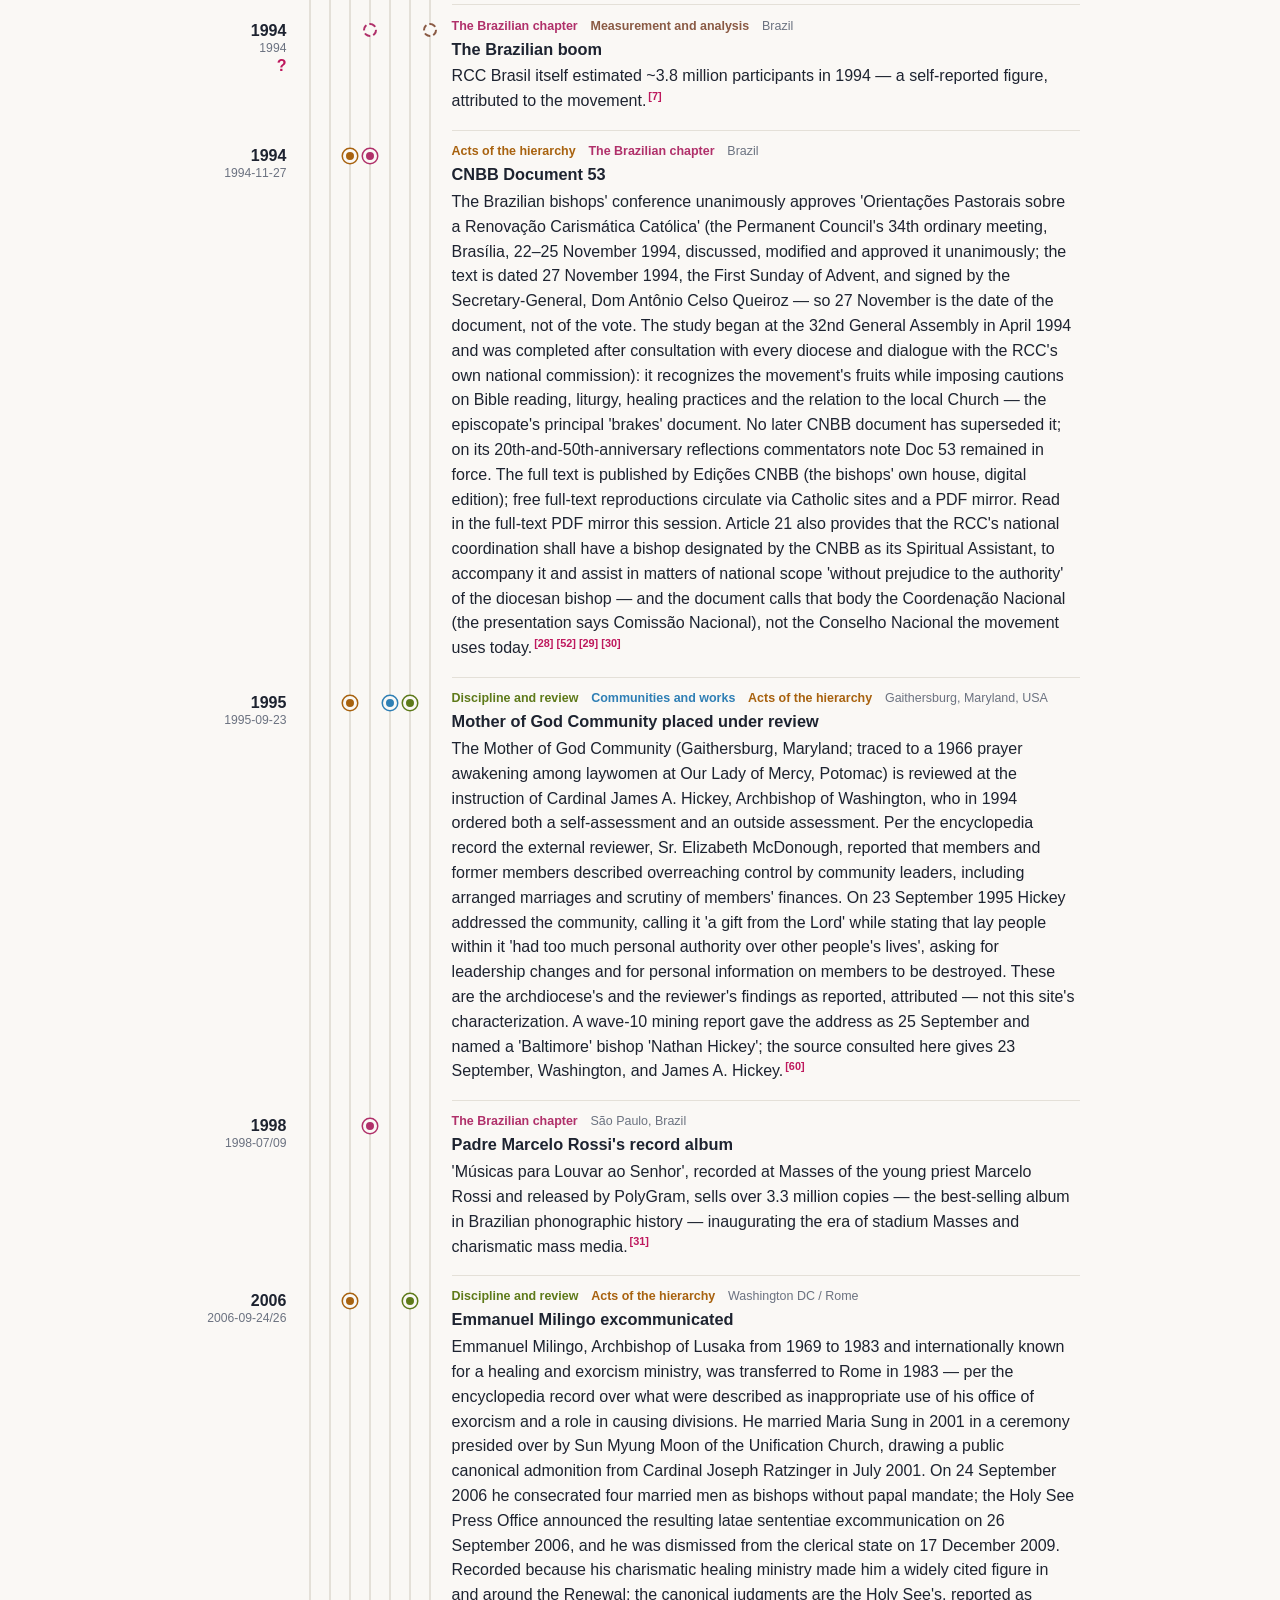
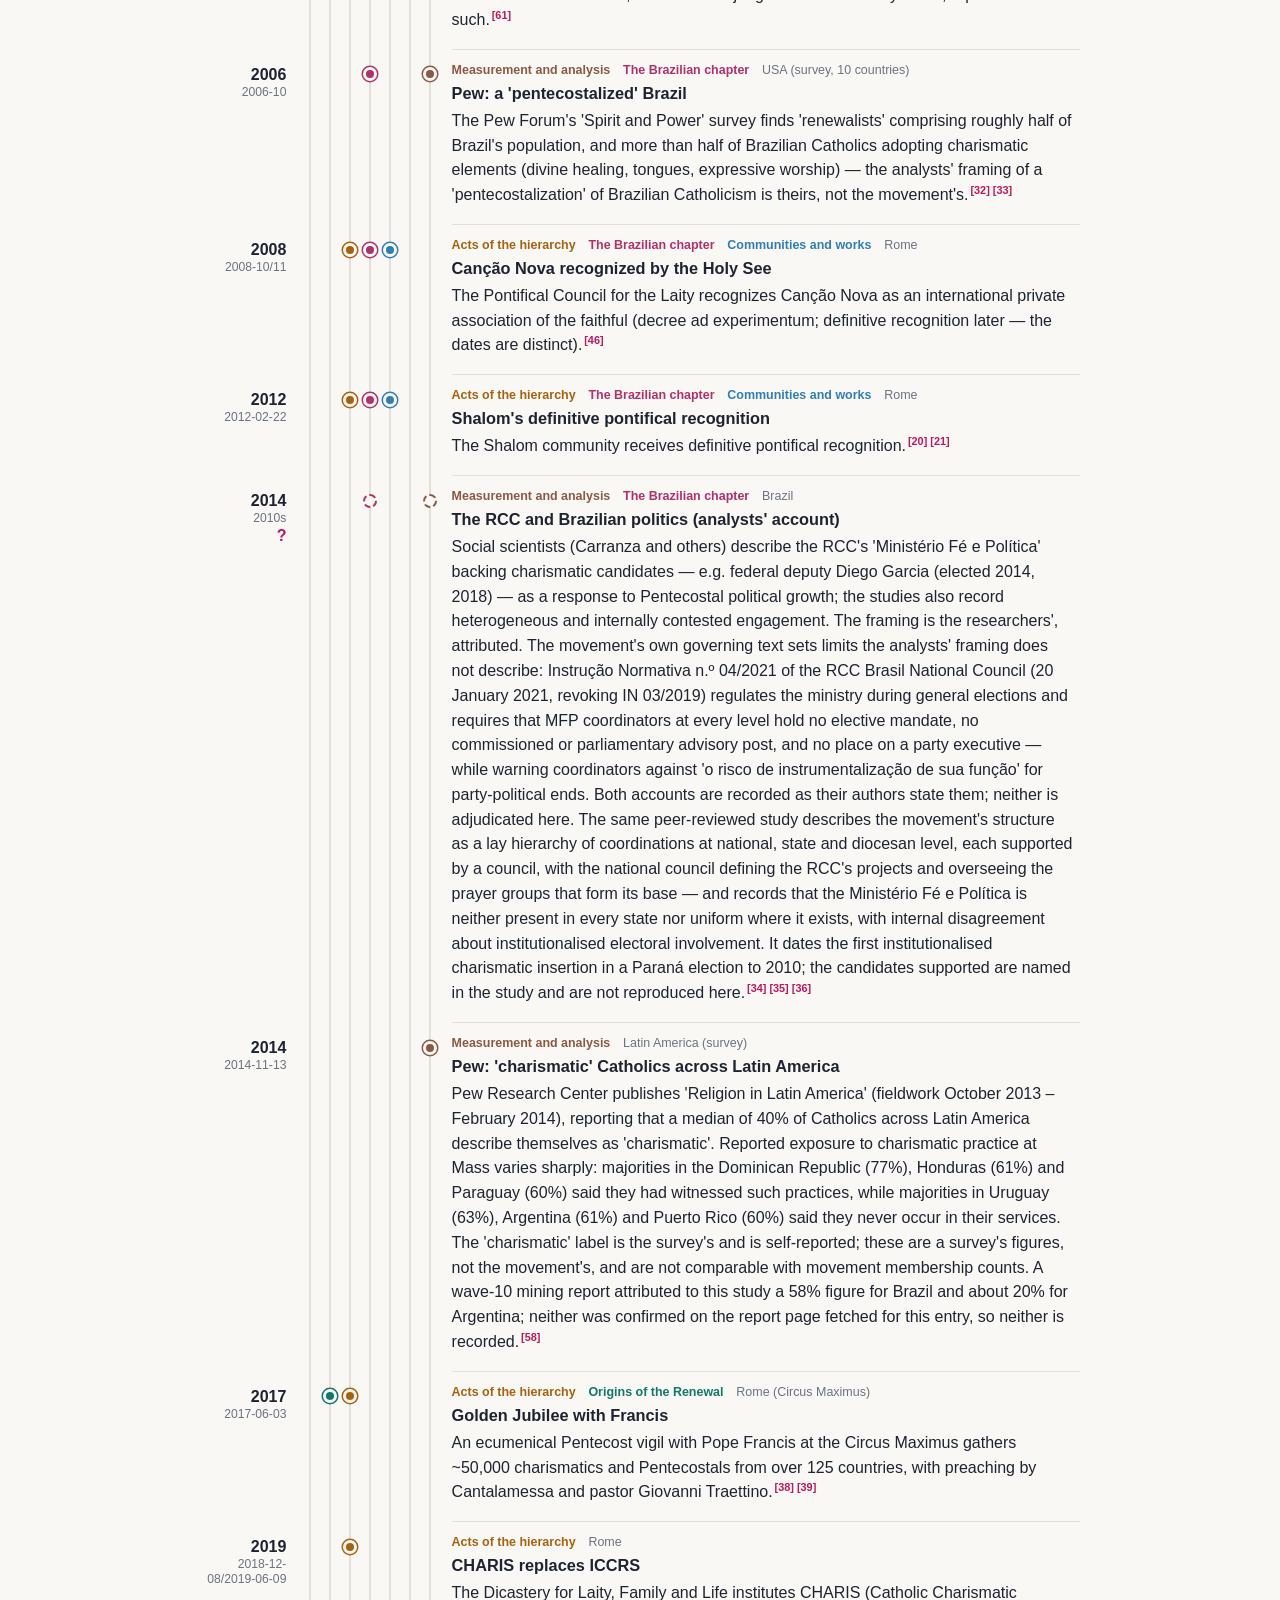
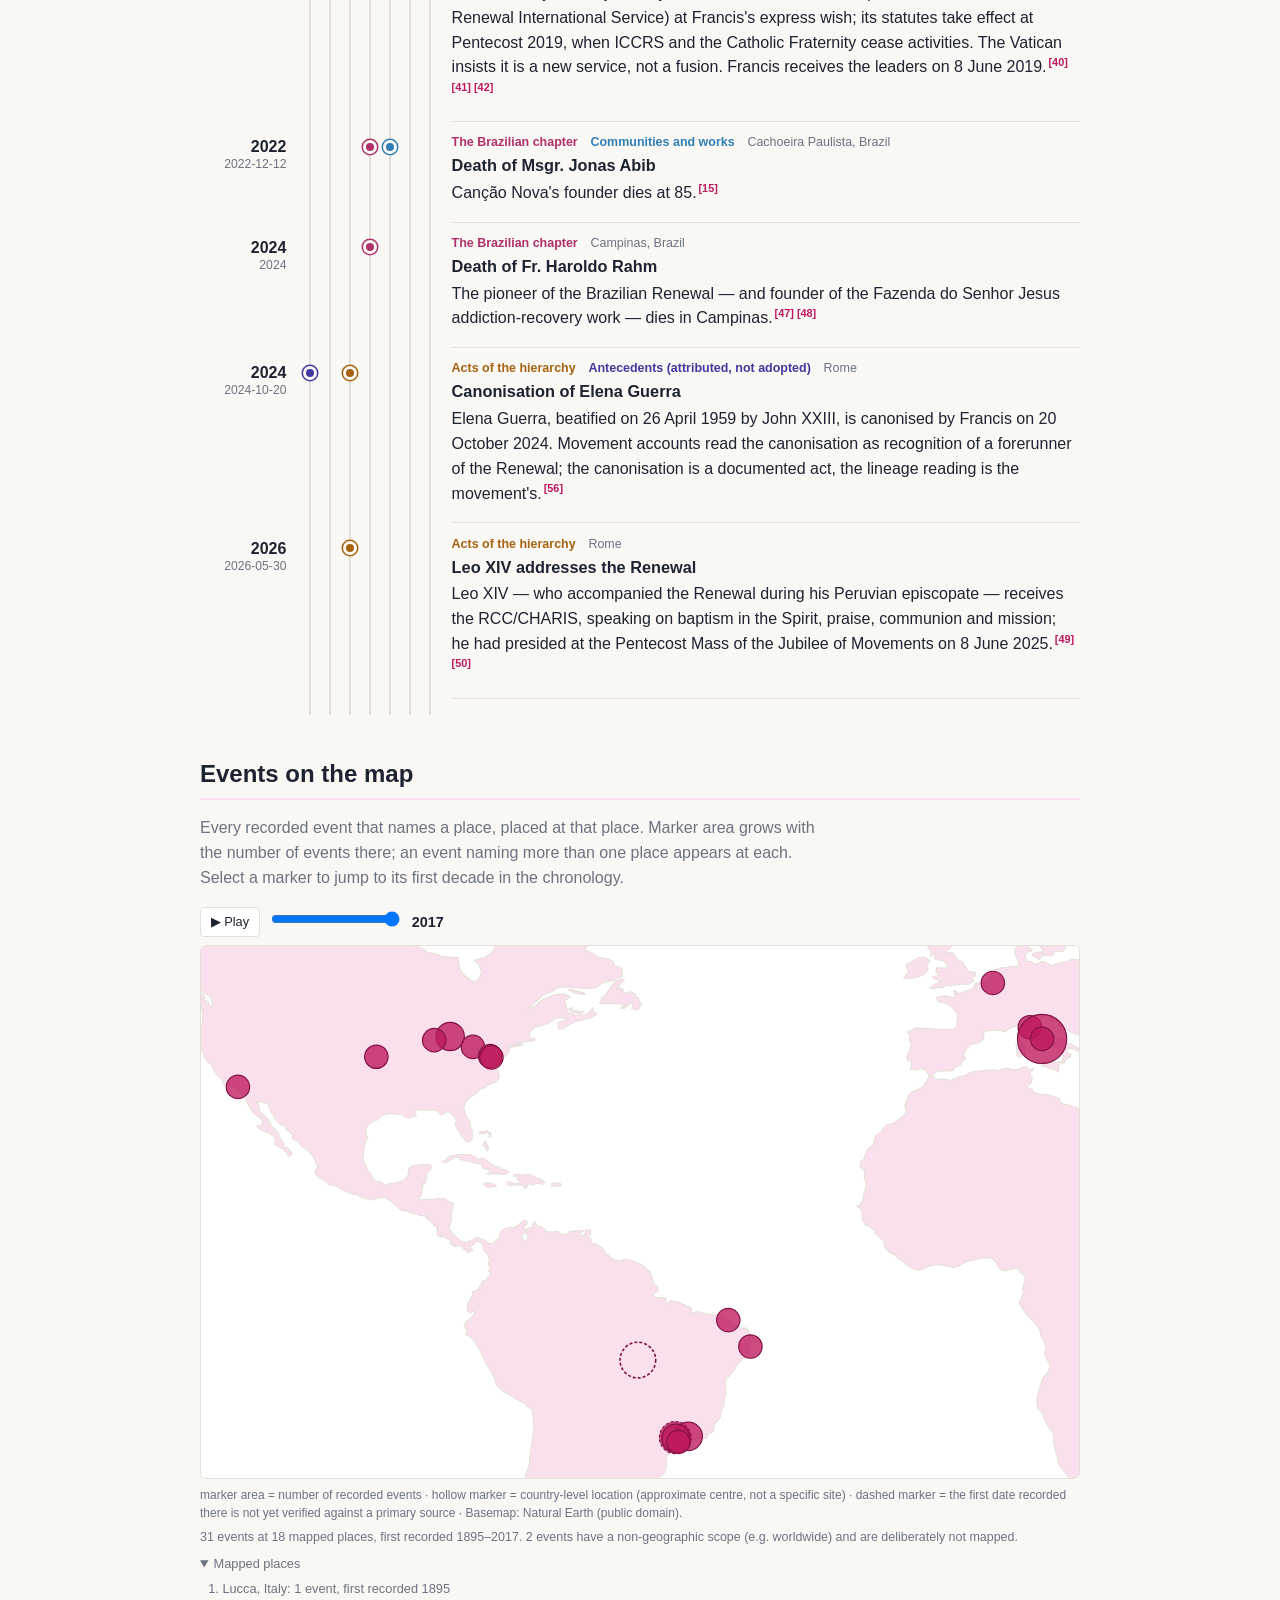
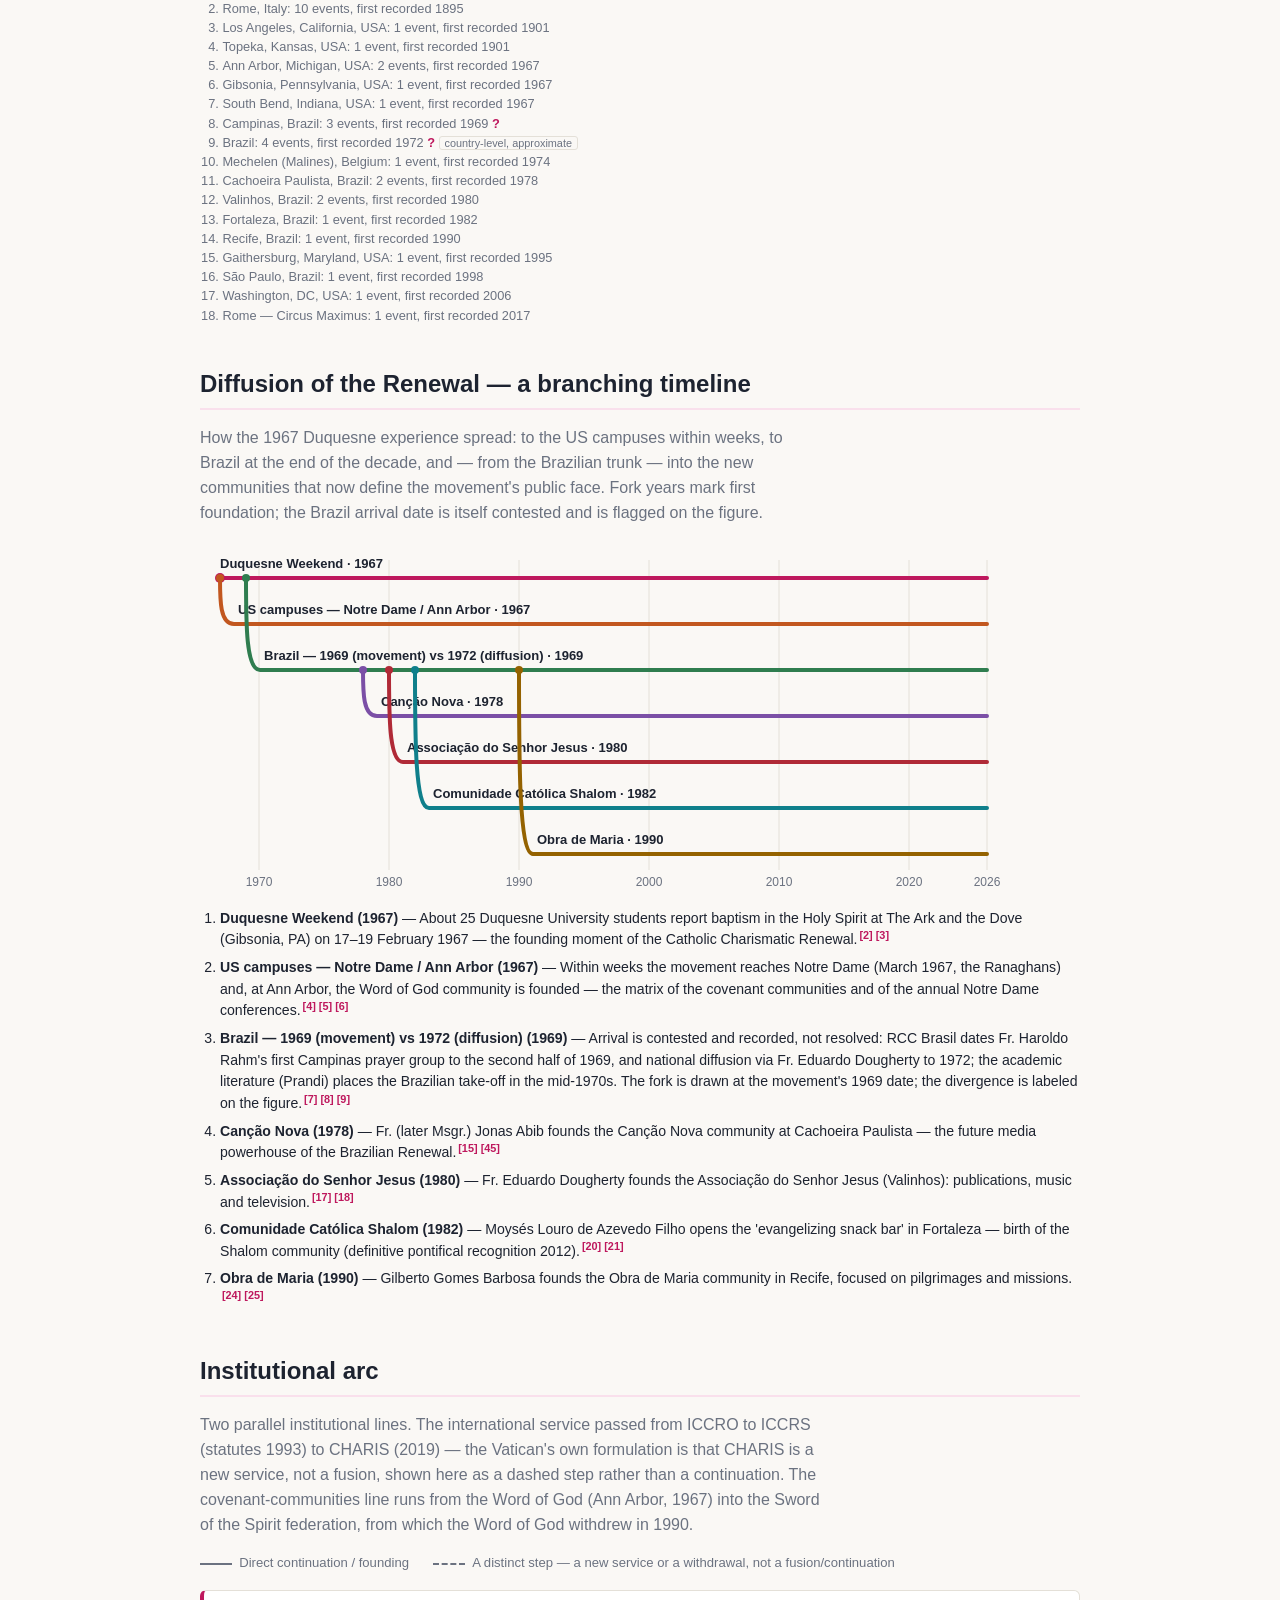
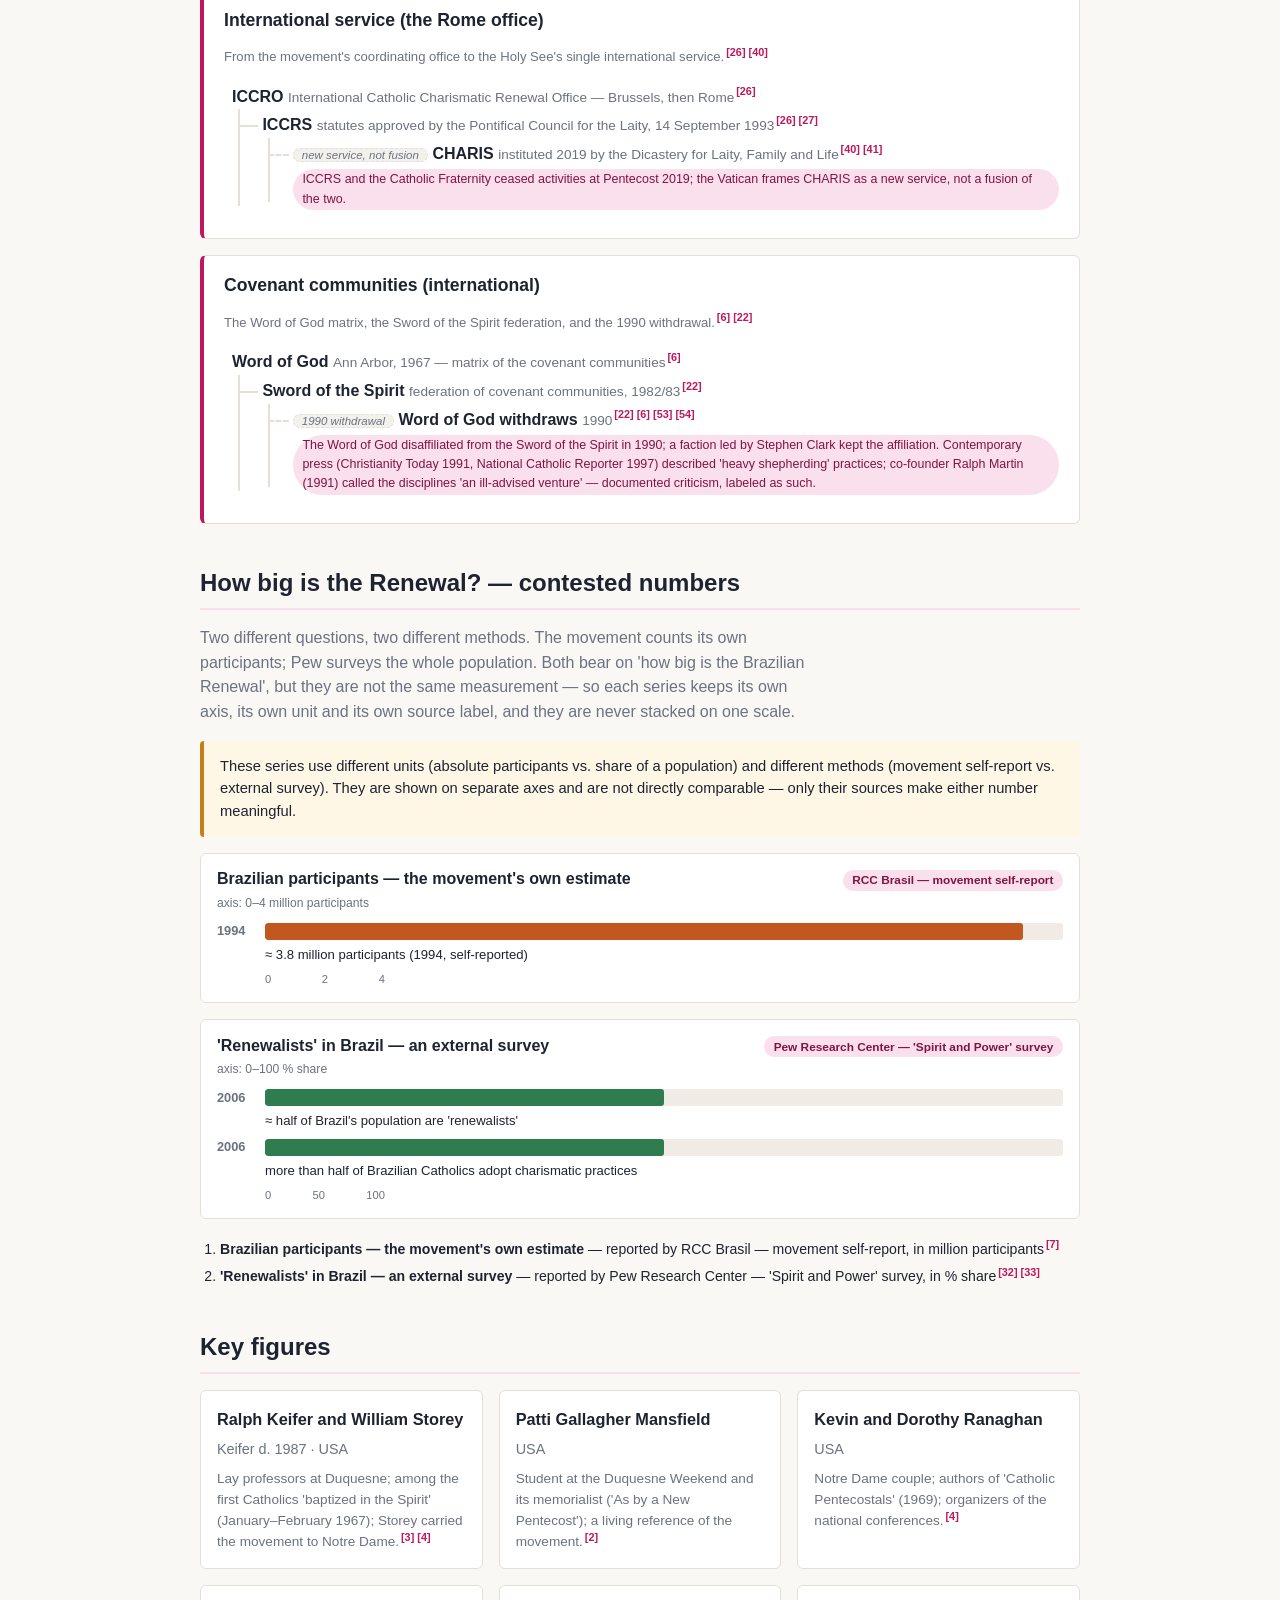
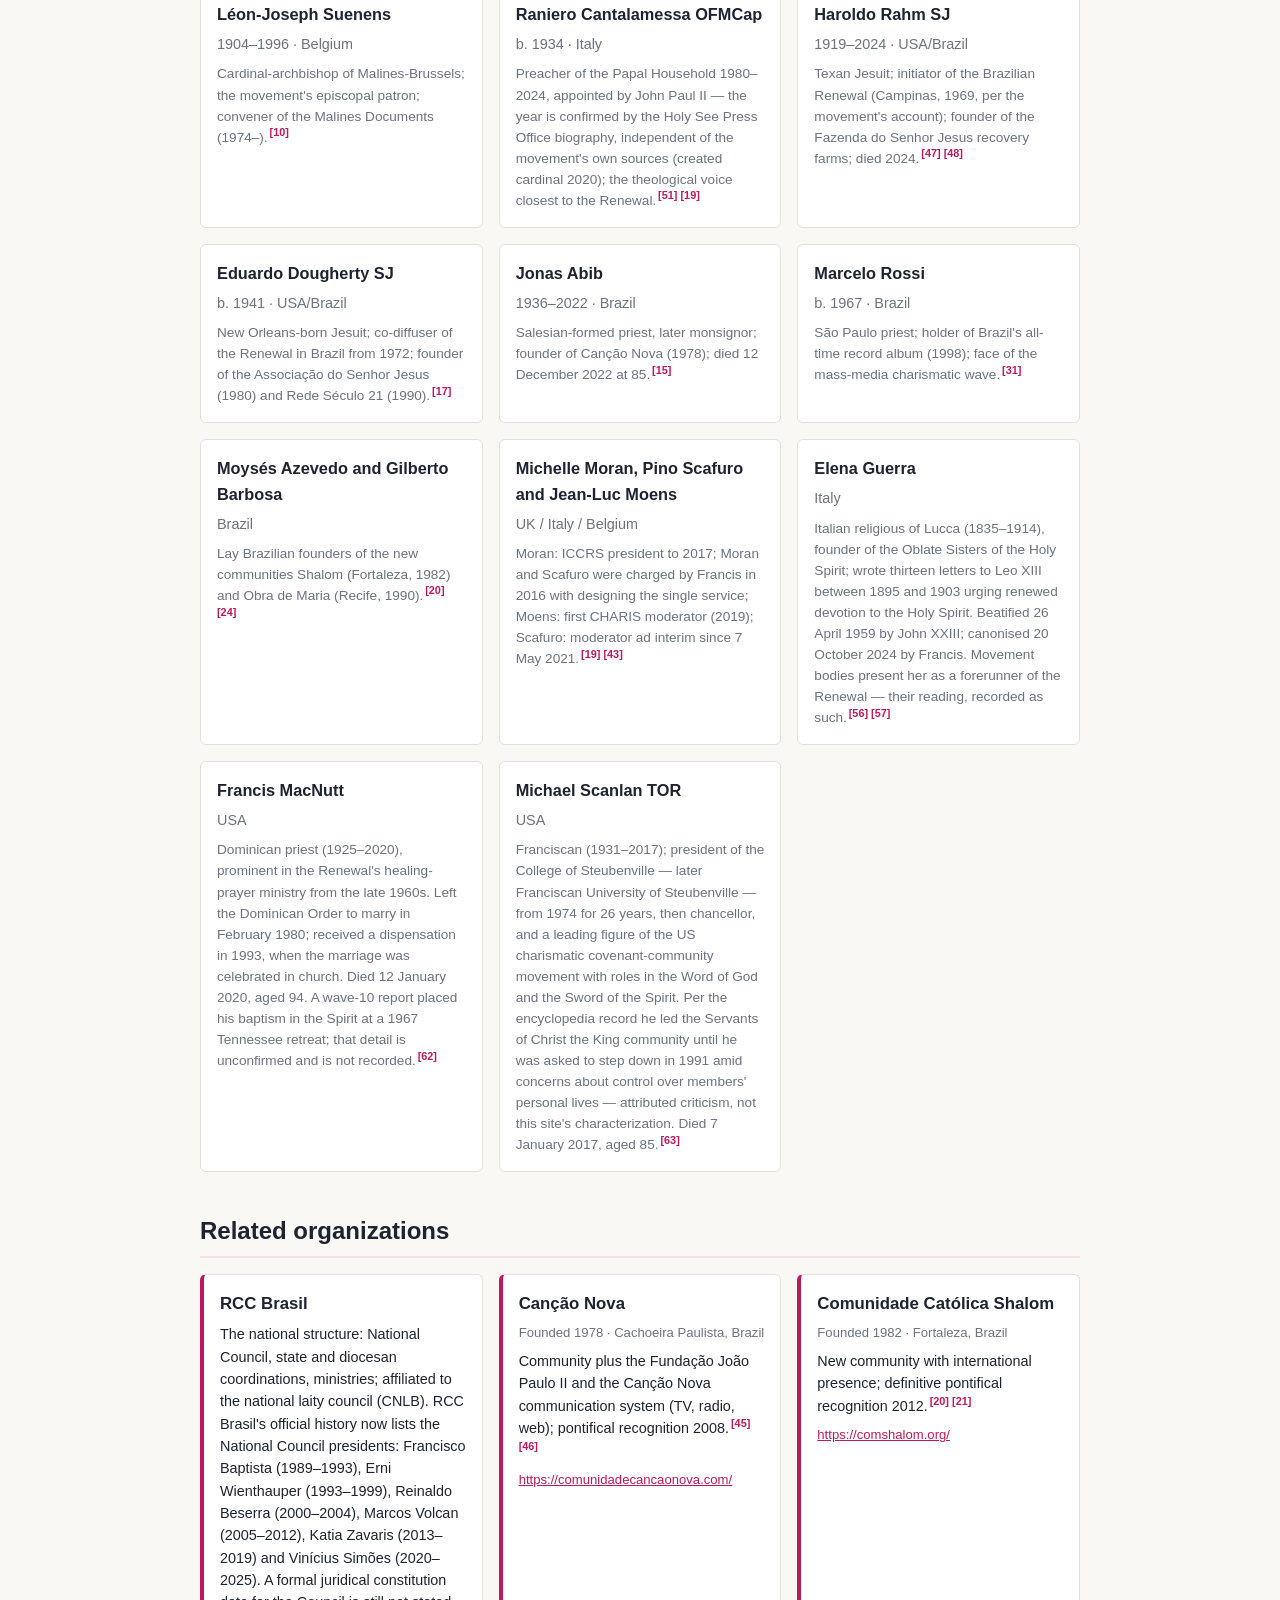
==== commit df53c1cc: "Chronology as a time river (#44) Moves the site onto the current core template (build.js, validate-d" ====
--- a/docs/en/index.html
+++ b/docs/en/index.html
@@ -14,6 +14,7 @@
     gtag('config', 'G-R9LV1QZHVE');
   </script>
   <link rel="stylesheet" href="../styles.css">
+  <script src="../river.js" defer></script>
   <link rel="canonical" href="https://cronologia.github.io/rcc/en/">
   <link rel="alternate" hreflang="en" href="https://cronologia.github.io/rcc/en/">
   <link rel="alternate" hreflang="es" href="https://cronologia.github.io/rcc/es/">
@@ -180,226 +181,330 @@
       </dl>
     </section>
 
-    <section id="chronology">
+    <section id="chronology" class="river rv-lanes">
       <h2>Chronology</h2>
       <p class="section-intro">Key events in chronological order. A <span class="flag">?</span> flag marks
       dates not yet verified against a primary source.</p>
-      <div class="table-scroll">
-      <table class="meetings">
-        <thead>
-          <tr><th>Year</th><th>Date</th><th>Place</th><th>Event</th></tr>
-        </thead>
-        <tbody>
-        <tr class="decade-row" id="decade-1890"><th colspan="4">1890s</th></tr>
-        <tr>
-          <td class="year">1895</td>
-          <td>1895/1903</td>
-          <td>Lucca, Italy / Rome</td>
-          <td><strong>Elena Guerra&#39;s letters to Leo XIII</strong> <span class="muted">— Elena Guerra (1835–1914), founder of the Oblate Sisters of the Holy Spirit, writes thirteen letters to Leo XIII between 1895 and 1903 urging a renewed devotion to the Holy Spirit; the encyclopedia record links the appeal to Leo XIII&#39;s 1897 encyclical &#39;Divinum illud munus&#39;, which established the novena to the Holy Spirit between Ascension and Pentecost. Movement bodies — Pentecost Today USA, the US national service committee, publishes the letters in English as a Renewal resource — present her as a forerunner of the Renewal; that lineage is the movement&#39;s own reading, recorded as such and not asserted here. A further movement claim, that Leo XIII consecrated the twentieth century to the Holy Spirit by intoning &#39;Veni Creator&#39; on 1 January 1901, is deliberately NOT recorded: it is carried by movement accounts only and no primary act was located.</span><sup class="cite"><a href="#ref-56" title="Reference 56">[56]</a> <a href="#ref-57" title="Reference 57">[57]</a></sup></td>
-        </tr>
-        <tr class="decade-row" id="decade-1900"><th colspan="4">1900s</th></tr>
-        <tr>
-          <td class="year">1901</td>
-          <td>1901/1906</td>
-          <td>Topeka / Los Angeles, USA</td>
-          <td><strong>Protestant precursor: modern Pentecostalism</strong> <span class="muted">— The Topeka outpouring (1901) and the Azusa Street revival (1906) launch modern Pentecostalism — context for, not part of, the Catholic movement.</span><sup class="cite"><a href="#ref-1" title="Reference 1">[1]</a></sup></td>
-        </tr>
-        <tr class="decade-row" id="decade-1960"><th colspan="4">1960s</th></tr>
-        <tr>
-          <td class="year">1967</td>
-          <td>1967</td>
-          <td>Ann Arbor, Michigan, USA</td>
-          <td><strong>The Word of God community founded</strong> <span class="muted">— Ralph Martin, Stephen Clark, Jim Cavnar and Gerry Rauch found the Word of God — matrix of the &#39;covenant communities&#39;.</span><sup class="cite"><a href="#ref-6" title="Reference 6">[6]</a></sup></td>
-        </tr>
-        <tr>
-          <td class="year">1967</td>
-          <td>1967-02-17/19</td>
-          <td>Gibsonia, Pennsylvania, USA</td>
-          <td><strong>The Duquesne Weekend</strong> <span class="muted">— About 25 students of Duquesne University&#39;s Chi Rho group, on retreat at The Ark and the Dove, report experiences of baptism in the Holy Spirit — the founding moment of the Catholic Charismatic Renewal. Some popular accounts say 17–18 February; 17–19 is the solid dating.</span><sup class="cite"><a href="#ref-2" title="Reference 2">[2]</a> <a href="#ref-3" title="Reference 3">[3]</a></sup></td>
-        </tr>
-        <tr>
-          <td class="year">1967</td>
-          <td>1967-03-05</td>
-          <td>South Bend, Indiana, USA</td>
-          <td><strong>The movement reaches Notre Dame</strong> <span class="muted">— Two weeks after Duquesne, nine people — among them Kevin and Dorothy Ranaghan — pray for baptism in the Spirit at the University of Notre Dame; the first &#39;international&#39; gathering follows there on 7–9 April, seed of the annual Notre Dame conferences that would draw tens of thousands in the 1970s.</span><sup class="cite"><a href="#ref-4" title="Reference 4">[4]</a> <a href="#ref-5" title="Reference 5">[5]</a></sup></td>
-        </tr>
-        <tr>
-          <td class="year">1969</td>
-          <td>1969 <span class="flag" title="Date not yet verified against a primary source">?</span></td>
-          <td>Campinas, Brazil</td>
-          <td><strong>Arrival in Brazil (movement&#39;s account)</strong> <span class="muted">— US Jesuit Fr. Haroldo Rahm begins &#39;Prayer Courses and Studies on the Holy Spirit&#39; in Campinas in the second half of 1969 — RCC Brasil cites a 15–17 August 1969 experience with about 60 young people — and Brazil&#39;s first prayer group is born. The academic literature diverges: Prandi dates the movement&#39;s Brazilian take-off to the mid-1970s, while Souza (2008), citing Prandi (1997) and Carranza (2000), writes that the RCC &#39;arrived in Brazil between 1969 and 1970&#39; with Rahm and Dougherty at Campinas; all datings are recorded.</span><sup class="cite"><a href="#ref-7" title="Reference 7">[7]</a> <a href="#ref-8" title="Reference 8">[8]</a> <a href="#ref-9" title="Reference 9">[9]</a> <a href="#ref-64" title="Reference 64">[64]</a></sup></td>
-        </tr>
-        <tr class="decade-row" id="decade-1970"><th colspan="4">1970s</th></tr>
-        <tr>
-          <td class="year">1972</td>
-          <td>1972 <span class="flag" title="Date not yet verified against a primary source">?</span></td>
-          <td>Brazil</td>
-          <td><strong>National diffusion begins</strong> <span class="muted">— Rahm publishes &#39;Sereis Batizados no Espírito&#39;, presenting &#39;Catholic Pentecostalism&#39;; Fr. Eduardo Dougherty SJ, ordained 1971, returns to Brazil and spreads retreats and prayer groups across the country (movement&#39;s account).</span><sup class="cite"><a href="#ref-7" title="Reference 7">[7]</a></sup></td>
-        </tr>
-        <tr>
-          <td class="year">1973</td>
-          <td>1973 <span class="flag" title="Date not yet verified against a primary source">?</span></td>
-          <td>Campinas, Brazil</td>
-          <td><strong>First National Congress of the RCC</strong> <span class="muted">— About 50 leaders meet, organized by Dougherty, Rahm and Sr. Juliette Schuckenbrock; a second congress follows in Belo Horizonte in 1974 (movement&#39;s account). The CNLB&#39;s affiliate profile likewise places the first congress in mid-1973 in Campinas and the second in January 1974.</span><sup class="cite"><a href="#ref-7" title="Reference 7">[7]</a> <a href="#ref-44" title="Reference 44">[44]</a></sup></td>
-        </tr>
-        <tr>
-          <td class="year">1974</td>
-          <td>1974-05-21/26</td>
-          <td>Malines, Belgium</td>
-          <td><strong>The first Malines Document</strong> <span class="muted">— Cardinal Léon-Joseph Suenens convenes theologians (drafting by Kilian McDonnell) and publishes &#39;Malines Document 1&#39; — the theological-pastoral orientations that gave the movement doctrinal respectability.</span><sup class="cite"><a href="#ref-10" title="Reference 10">[10]</a> <a href="#ref-11" title="Reference 11">[11]</a></sup></td>
-        </tr>
-        <tr>
-          <td class="year">1975</td>
-          <td>1975-05-19</td>
-          <td>Rome</td>
-          <td><strong>Paul VI: &#39;a chance for the Church&#39;</strong> <span class="muted">— At the movement&#39;s third international congress in the Holy Year — with a Pentecost Mass in St Peter&#39;s on 18 May — Paul VI, addressing the participants in French on 19 May, asks: «Comment alors ce &quot;renouveau spirituel&quot; ne pourrait-il pas être une &quot;chance&quot; pour l&#39;Église et pour le monde?» (&#39;How then could this &quot;spiritual renewal&quot; not be a &quot;chance&quot; for the Church and for the world?&#39;). The address was delivered in French; on vatican.va the Italian and English pages carry no body text, and the French page holds the authoritative original.</span><sup class="cite"><a href="#ref-12" title="Reference 12">[12]</a> <a href="#ref-13" title="Reference 13">[13]</a></sup></td>
-        </tr>
-        <tr>
-          <td class="year">1978</td>
-          <td>1978-02-02</td>
-          <td>Cachoeira Paulista, Brazil</td>
-          <td><strong>Canção Nova founded</strong> <span class="muted">— Fr. (later Msgr.) Jonas Abib founds the Canção Nova community — the future media powerhouse of the Brazilian Renewal.</span><sup class="cite"><a href="#ref-15" title="Reference 15">[15]</a> <a href="#ref-16" title="Reference 16">[16]</a></sup></td>
-        </tr>
-        <tr class="decade-row" id="decade-1980"><th colspan="4">1980s</th></tr>
-        <tr>
-          <td class="year">1980</td>
-          <td>1980</td>
-          <td>Valinhos, Brazil</td>
-          <td><strong>Associação do Senhor Jesus</strong> <span class="muted">— Fr. Eduardo Dougherty founds the Associação do Senhor Jesus: publications, music and the TV program &#39;Anunciamos o Senhor&#39;. The same year Raniero Cantalamessa OFMCap, a preacher close to the Renewal, is appointed Preacher of the Papal Household by John Paul II — 1980 is confirmed by the Holy See Press Office biography (&#39;nominato da Giovanni Paolo II Predicatore della Casa Pontificia nel 1980&#39;), an independent corroboration of what had been a CHARIS-only dating.</span><sup class="cite"><a href="#ref-17" title="Reference 17">[17]</a> <a href="#ref-18" title="Reference 18">[18]</a> <a href="#ref-51" title="Reference 51">[51]</a> <a href="#ref-19" title="Reference 19">[19]</a></sup></td>
-        </tr>
-        <tr>
-          <td class="year">1981</td>
-          <td>1981-05-07</td>
-          <td>Rome</td>
-          <td><strong>John Paul II receives the leaders&#39; conference</strong> <span class="muted">— The pope addresses the fourth international leaders&#39; conference of the Renewal — the first of his repeated receptions.</span><sup class="cite"><a href="#ref-14" title="Reference 14">[14]</a></sup></td>
-        </tr>
-        <tr>
-          <td class="year">1982</td>
-          <td>1982-07-09</td>
-          <td>Fortaleza, Brazil</td>
-          <td><strong>Comunidade Católica Shalom founded</strong> <span class="muted">— Moysés Louro de Azevedo Filho opens the &#39;evangelizing snack bar&#39; in Fortaleza, with Cardinal Lorscheider present — birth of the Shalom community.</span><sup class="cite"><a href="#ref-20" title="Reference 20">[20]</a> <a href="#ref-21" title="Reference 21">[21]</a></sup></td>
-        </tr>
-        <tr>
-          <td class="year">1982</td>
-          <td>1982/1983</td>
-          <td>Ann Arbor, USA / international</td>
-          <td><strong>Sword of the Spirit federation</strong> <span class="muted">— A federation of covenant communities grows out of the Word of God (unified association 1982, international entity 1983; 82 communities, 45 Catholic, by 2017). In 1990 the Word of God disaffiliated from the Sword of the Spirit — per Wikipedia and contemporary press, following an order by Bishop Albert Ottenweller after a review of the community&#39;s governance. Contemporary press (Christianity Today, 16 Sept 1991; National Catholic Reporter, 18 April 1997) described &#39;heavy shepherding&#39;/&#39;discipleship&#39; practices; in 1991 co-founder Ralph Martin acknowledged the Sword of the Spirit disciplines had been &#39;an ill-advised venture&#39; that was &#39;especially harmful to women&#39; and &#39;fostered elitism&#39;. A faction led by Stephen Clark then formed a separate community keeping Sword of the Spirit affiliation. These are documented criticisms and a founder&#39;s own retrospective, labeled as such — not the site&#39;s characterization.</span><sup class="cite"><a href="#ref-22" title="Reference 22">[22]</a> <a href="#ref-6" title="Reference 6">[6]</a> <a href="#ref-53" title="Reference 53">[53]</a> <a href="#ref-54" title="Reference 54">[54]</a></sup></td>
-        </tr>
-        <tr class="decade-row" id="decade-1990"><th colspan="4">1990s</th></tr>
-        <tr>
-          <td class="year">1990</td>
-          <td>1990</td>
-          <td>Valinhos / Recife, Brazil</td>
-          <td><strong>TV Século 21 and Obra de Maria</strong> <span class="muted">— Dougherty&#39;s association launches the satellite channel TV Século 21 (today Rede Século 21); in Recife, Gilberto Gomes Barbosa founds the Obra de Maria community, focused on pilgrimages and missions.</span><sup class="cite"><a href="#ref-23" title="Reference 23">[23]</a> <a href="#ref-24" title="Reference 24">[24]</a> <a href="#ref-25" title="Reference 25">[25]</a></sup></td>
-        </tr>
-        <tr>
-          <td class="year">1993</td>
-          <td>1993-09-14</td>
-          <td>Rome</td>
-          <td><strong>Pontifical recognition of ICCRS</strong> <span class="muted">— The Pontifical Council for the Laity approves the statutes of the movement&#39;s international office, renamed ICCRS (International Catholic Charismatic Renewal Services).</span><sup class="cite"><a href="#ref-26" title="Reference 26">[26]</a> <a href="#ref-27" title="Reference 27">[27]</a></sup></td>
-        </tr>
-        <tr>
-          <td class="year">1994</td>
-          <td>1994 <span class="flag" title="Date not yet verified against a primary source">?</span></td>
-          <td>Brazil</td>
-          <td><strong>The Brazilian boom</strong> <span class="muted">— RCC Brasil itself estimated ~3.8 million participants in 1994 — a self-reported figure, attributed to the movement.</span><sup class="cite"><a href="#ref-7" title="Reference 7">[7]</a></sup></td>
-        </tr>
-        <tr>
-          <td class="year">1994</td>
-          <td>1994-11-27</td>
-          <td>Brazil</td>
-          <td><strong>CNBB Document 53</strong> <span class="muted">— The Brazilian bishops&#39; conference unanimously approves &#39;Orientações Pastorais sobre a Renovação Carismática Católica&#39; (the Permanent Council&#39;s 34th ordinary meeting, Brasília, 22–25 November 1994, discussed, modified and approved it unanimously; the text is dated 27 November 1994, the First Sunday of Advent, and signed by the Secretary-General, Dom Antônio Celso Queiroz — so 27 November is the date of the document, not of the vote. The study began at the 32nd General Assembly in April 1994 and was completed after consultation with every diocese and dialogue with the RCC&#39;s own national commission): it recognizes the movement&#39;s fruits while imposing cautions on Bible reading, liturgy, healing practices and the relation to the local Church — the episcopate&#39;s principal &#39;brakes&#39; document. No later CNBB document has superseded it; on its 20th-and-50th-anniversary reflections commentators note Doc 53 remained in force. The full text is published by Edições CNBB (the bishops&#39; own house, digital edition); free full-text reproductions circulate via Catholic sites and a PDF mirror. Read in the full-text PDF mirror this session. Article 21 also provides that the RCC&#39;s national coordination shall have a bishop designated by the CNBB as its Spiritual Assistant, to accompany it and assist in matters of national scope &#39;without prejudice to the authority&#39; of the diocesan bishop — and the document calls that body the Coordenação Nacional (the presentation says Comissão Nacional), not the Conselho Nacional the movement uses today.</span><sup class="cite"><a href="#ref-28" title="Reference 28">[28]</a> <a href="#ref-52" title="Reference 52">[52]</a> <a href="#ref-29" title="Reference 29">[29]</a> <a href="#ref-30" title="Reference 30">[30]</a></sup></td>
-        </tr>
-        <tr>
-          <td class="year">1995</td>
-          <td>1995-09-23</td>
-          <td>Gaithersburg, Maryland, USA</td>
-          <td><strong>Mother of God Community placed under review</strong> <span class="muted">— The Mother of God Community (Gaithersburg, Maryland; traced to a 1966 prayer awakening among laywomen at Our Lady of Mercy, Potomac) is reviewed at the instruction of Cardinal James A. Hickey, Archbishop of Washington, who in 1994 ordered both a self-assessment and an outside assessment. Per the encyclopedia record the external reviewer, Sr. Elizabeth McDonough, reported that members and former members described overreaching control by community leaders, including arranged marriages and scrutiny of members&#39; finances. On 23 September 1995 Hickey addressed the community, calling it &#39;a gift from the Lord&#39; while stating that lay people within it &#39;had too much personal authority over other people&#39;s lives&#39;, asking for leadership changes and for personal information on members to be destroyed. These are the archdiocese&#39;s and the reviewer&#39;s findings as reported, attributed — not this site&#39;s characterization. A wave-10 mining report gave the address as 25 September and named a &#39;Baltimore&#39; bishop &#39;Nathan Hickey&#39;; the source consulted here gives 23 September, Washington, and James A. Hickey.</span><sup class="cite"><a href="#ref-60" title="Reference 60">[60]</a></sup></td>
-        </tr>
-        <tr>
-          <td class="year">1998</td>
-          <td>1998-07/09</td>
-          <td>São Paulo, Brazil</td>
-          <td><strong>Padre Marcelo Rossi&#39;s record album</strong> <span class="muted">— &#39;Músicas para Louvar ao Senhor&#39;, recorded at Masses of the young priest Marcelo Rossi and released by PolyGram, sells over 3.3 million copies — the best-selling album in Brazilian phonographic history — inaugurating the era of stadium Masses and charismatic mass media.</span><sup class="cite"><a href="#ref-31" title="Reference 31">[31]</a></sup></td>
-        </tr>
-        <tr class="decade-row" id="decade-2000"><th colspan="4">2000s</th></tr>
-        <tr>
-          <td class="year">2006</td>
-          <td>2006-09-24/26</td>
-          <td>Washington DC / Rome</td>
-          <td><strong>Emmanuel Milingo excommunicated</strong> <span class="muted">— Emmanuel Milingo, Archbishop of Lusaka from 1969 to 1983 and internationally known for a healing and exorcism ministry, was transferred to Rome in 1983 — per the encyclopedia record over what were described as inappropriate use of his office of exorcism and a role in causing divisions. He married Maria Sung in 2001 in a ceremony presided over by Sun Myung Moon of the Unification Church, drawing a public canonical admonition from Cardinal Joseph Ratzinger in July 2001. On 24 September 2006 he consecrated four married men as bishops without papal mandate; the Holy See Press Office announced the resulting latae sententiae excommunication on 26 September 2006, and he was dismissed from the clerical state on 17 December 2009. Recorded because his charismatic healing ministry made him a widely cited figure in and around the Renewal; the canonical judgments are the Holy See&#39;s, reported as such.</span><sup class="cite"><a href="#ref-61" title="Reference 61">[61]</a></sup></td>
-        </tr>
-        <tr>
-          <td class="year">2006</td>
-          <td>2006-10</td>
-          <td>USA (survey, 10 countries)</td>
-          <td><strong>Pew: a &#39;pentecostalized&#39; Brazil</strong> <span class="muted">— The Pew Forum&#39;s &#39;Spirit and Power&#39; survey finds &#39;renewalists&#39; comprising roughly half of Brazil&#39;s population, and more than half of Brazilian Catholics adopting charismatic elements (divine healing, tongues, expressive worship) — the analysts&#39; framing of a &#39;pentecostalization&#39; of Brazilian Catholicism is theirs, not the movement&#39;s.</span><sup class="cite"><a href="#ref-32" title="Reference 32">[32]</a> <a href="#ref-33" title="Reference 33">[33]</a></sup></td>
-        </tr>
-        <tr>
-          <td class="year">2008</td>
-          <td>2008-10/11</td>
-          <td>Rome</td>
-          <td><strong>Canção Nova recognized by the Holy See</strong> <span class="muted">— The Pontifical Council for the Laity recognizes Canção Nova as an international private association of the faithful (decree ad experimentum; definitive recognition later — the dates are distinct).</span><sup class="cite"><a href="#ref-46" title="Reference 46">[46]</a></sup></td>
-        </tr>
-        <tr class="decade-row" id="decade-2010"><th colspan="4">2010s</th></tr>
-        <tr>
-          <td class="year">2012</td>
-          <td>2012-02-22</td>
-          <td>Rome</td>
-          <td><strong>Shalom&#39;s definitive pontifical recognition</strong> <span class="muted">— The Shalom community receives definitive pontifical recognition.</span><sup class="cite"><a href="#ref-20" title="Reference 20">[20]</a> <a href="#ref-21" title="Reference 21">[21]</a></sup></td>
-        </tr>
-        <tr>
-          <td class="year">2014</td>
-          <td>2010s <span class="flag" title="Date not yet verified against a primary source">?</span></td>
-          <td>Brazil</td>
-          <td><strong>The RCC and Brazilian politics (analysts&#39; account)</strong> <span class="muted">— Social scientists (Carranza and others) describe the RCC&#39;s &#39;Ministério Fé e Política&#39; backing charismatic candidates — e.g. federal deputy Diego Garcia (elected 2014, 2018) — as a response to Pentecostal political growth; the studies also record heterogeneous and internally contested engagement. The framing is the researchers&#39;, attributed. The movement&#39;s own governing text sets limits the analysts&#39; framing does not describe: Instrução Normativa n.º 04/2021 of the RCC Brasil National Council (20 January 2021, revoking IN 03/2019) regulates the ministry during general elections and requires that MFP coordinators at every level hold no elective mandate, no commissioned or parliamentary advisory post, and no place on a party executive — while warning coordinators against &#39;o risco de instrumentalização de sua função&#39; for party-political ends. Both accounts are recorded as their authors state them; neither is adjudicated here. The same peer-reviewed study describes the movement&#39;s structure as a lay hierarchy of coordinations at national, state and diocesan level, each supported by a council, with the national council defining the RCC&#39;s projects and overseeing the prayer groups that form its base — and records that the Ministério Fé e Política is neither present in every state nor uniform where it exists, with internal disagreement about institutionalised electoral involvement. It dates the first institutionalised charismatic insertion in a Paraná election to 2010; the candidates supported are named in the study and are not reproduced here.</span><sup class="cite"><a href="#ref-34" title="Reference 34">[34]</a> <a href="#ref-35" title="Reference 35">[35]</a> <a href="#ref-36" title="Reference 36">[36]</a></sup></td>
-        </tr>
-        <tr>
-          <td class="year">2014</td>
-          <td>2014-11-13</td>
-          <td>Latin America (survey)</td>
-          <td><strong>Pew: &#39;charismatic&#39; Catholics across Latin America</strong> <span class="muted">— Pew Research Center publishes &#39;Religion in Latin America&#39; (fieldwork October 2013 – February 2014), reporting that a median of 40% of Catholics across Latin America describe themselves as &#39;charismatic&#39;. Reported exposure to charismatic practice at Mass varies sharply: majorities in the Dominican Republic (77%), Honduras (61%) and Paraguay (60%) said they had witnessed such practices, while majorities in Uruguay (63%), Argentina (61%) and Puerto Rico (60%) said they never occur in their services. The &#39;charismatic&#39; label is the survey&#39;s and is self-reported; these are a survey&#39;s figures, not the movement&#39;s, and are not comparable with movement membership counts. A wave-10 mining report attributed to this study a 58% figure for Brazil and about 20% for Argentina; neither was confirmed on the report page fetched for this entry, so neither is recorded.</span><sup class="cite"><a href="#ref-58" title="Reference 58">[58]</a></sup></td>
-        </tr>
-        <tr>
-          <td class="year">2017</td>
-          <td>2017-06-03</td>
-          <td>Rome (Circus Maximus)</td>
-          <td><strong>Golden Jubilee with Francis</strong> <span class="muted">— An ecumenical Pentecost vigil with Pope Francis at the Circus Maximus gathers ~50,000 charismatics and Pentecostals from over 125 countries, with preaching by Cantalamessa and pastor Giovanni Traettino.</span><sup class="cite"><a href="#ref-38" title="Reference 38">[38]</a> <a href="#ref-39" title="Reference 39">[39]</a></sup></td>
-        </tr>
-        <tr>
-          <td class="year">2019</td>
-          <td>2018-12-08/2019-06-09</td>
-          <td>Rome</td>
-          <td><strong>CHARIS replaces ICCRS</strong> <span class="muted">— The Dicastery for Laity, Family and Life institutes CHARIS (Catholic Charismatic Renewal International Service) at Francis&#39;s express wish; its statutes take effect at Pentecost 2019, when ICCRS and the Catholic Fraternity cease activities. The Vatican insists it is a new service, not a fusion. Francis receives the leaders on 8 June 2019.</span><sup class="cite"><a href="#ref-40" title="Reference 40">[40]</a> <a href="#ref-41" title="Reference 41">[41]</a> <a href="#ref-42" title="Reference 42">[42]</a></sup></td>
-        </tr>
-        <tr class="decade-row" id="decade-2020"><th colspan="4">2020s</th></tr>
-        <tr>
-          <td class="year">2022</td>
-          <td>2022-12-12</td>
-          <td>Cachoeira Paulista, Brazil</td>
-          <td><strong>Death of Msgr. Jonas Abib</strong> <span class="muted">— Canção Nova&#39;s founder dies at 85.</span><sup class="cite"><a href="#ref-15" title="Reference 15">[15]</a></sup></td>
-        </tr>
-        <tr>
-          <td class="year">2024</td>
-          <td>2024</td>
-          <td>Campinas, Brazil</td>
-          <td><strong>Death of Fr. Haroldo Rahm</strong> <span class="muted">— The pioneer of the Brazilian Renewal — and founder of the Fazenda do Senhor Jesus addiction-recovery work — dies in Campinas.</span><sup class="cite"><a href="#ref-47" title="Reference 47">[47]</a> <a href="#ref-48" title="Reference 48">[48]</a></sup></td>
-        </tr>
-        <tr>
-          <td class="year">2024</td>
-          <td>2024-10-20</td>
-          <td>Rome</td>
-          <td><strong>Canonisation of Elena Guerra</strong> <span class="muted">— Elena Guerra, beatified on 26 April 1959 by John XXIII, is canonised by Francis on 20 October 2024. Movement accounts read the canonisation as recognition of a forerunner of the Renewal; the canonisation is a documented act, the lineage reading is the movement&#39;s.</span><sup class="cite"><a href="#ref-56" title="Reference 56">[56]</a></sup></td>
-        </tr>
-        <tr>
-          <td class="year">2026</td>
-          <td>2026-05-30</td>
-          <td>Rome</td>
-          <td><strong>Leo XIV addresses the Renewal</strong> <span class="muted">— Leo XIV — who accompanied the Renewal during his Peruvian episcopate — receives the RCC/CHARIS, speaking on baptism in the Spirit, praise, communion and mission; he had presided at the Pentecost Mass of the Jubilee of Movements on 8 June 2025.</span><sup class="cite"><a href="#ref-49" title="Reference 49">[49]</a> <a href="#ref-50" title="Reference 50">[50]</a></sup></td>
-        </tr>
-        </tbody>
-      </table>
-      </div>
+      <div class="rv-bar">
+        <div class="rv-controls" role="group" aria-label="Filter the chronology" hidden>
+          <label class="rv-chip rv-l0"><input type="checkbox" data-lane="antecedents" checked><span class="rv-sw"></span>Antecedents (attributed, not adopted)</label>
+          <label class="rv-chip rv-l1"><input type="checkbox" data-lane="origins" checked><span class="rv-sw"></span>Origins of the Renewal</label>
+          <label class="rv-chip rv-l2"><input type="checkbox" data-lane="hierarchy" checked><span class="rv-sw"></span>Acts of the hierarchy</label>
+          <label class="rv-chip rv-l3"><input type="checkbox" data-lane="brazil" checked><span class="rv-sw"></span>The Brazilian chapter</label>
+          <label class="rv-chip rv-l4"><input type="checkbox" data-lane="communities" checked><span class="rv-sw"></span>Communities and works</label>
+          <label class="rv-chip rv-l5"><input type="checkbox" data-lane="discipline" checked><span class="rv-sw"></span>Discipline and review</label>
+          <label class="rv-chip rv-l6"><input type="checkbox" data-lane="measurement" checked><span class="rv-sw"></span>Measurement and analysis</label>
+          <label class="rv-chip rv-firm"><input type="checkbox" data-firm><span class="rv-sw"></span>Firm dates only</label>
+          <label class="rv-find">Find <input type="search" autocomplete="off"></label>
+          <p class="rv-status" aria-live="polite" data-all="all {n} events" data-some="{n} of {total} events shown" data-reading="Reading"></p>
+        </div>
+        <svg class="rv-ribbon" viewBox="-4 0 1008 95" preserveAspectRatio="xMinYMid meet" role="img" aria-label="Overview of all 33 events in 7 storylines; long gaps in the record are drawn as breaks">
+          <rect class="rv-row" x="0" y="2" width="1000" height="9"/><rect class="rv-row" x="0" y="13" width="1000" height="9"/><rect class="rv-row" x="0" y="24" width="1000" height="9"/><rect class="rv-row" x="0" y="35" width="1000" height="9"/><rect class="rv-row" x="0" y="46" width="1000" height="9"/><rect class="rv-row" x="0" y="57" width="1000" height="9"/><rect class="rv-row" x="0" y="68" width="1000" height="9"/><rect class="rv-brk" x="224.7" y="2" width="4" height="75"><title>5 decades with no recorded events (1910–1959)</title></rect>
+          <line class="rv-tick rv-l0" data-i="0" x1="60.1" x2="60.1" y1="3.5" y2="9.5"/><line class="rv-tick rv-l0" data-i="1" x1="125.7" x2="125.7" y1="3.5" y2="9.5"/><line class="rv-tick rv-l1" data-i="2" x1="316.7" x2="316.7" y1="14.5" y2="20.5"/><line class="rv-tick rv-l4" data-i="2" x1="316.7" x2="316.7" y1="47.5" y2="53.5"/><line class="rv-tick rv-l1" data-i="3" x1="316.7" x2="316.7" y1="14.5" y2="20.5"/><line class="rv-tick rv-l1" data-i="4" x1="316.7" x2="316.7" y1="14.5" y2="20.5"/><line class="rv-tick rv-l3 rv-u" data-i="5" x1="338.5" x2="338.5" y1="36.5" y2="42.5"/><line class="rv-tick rv-l3 rv-u" data-i="6" x1="371.3" x2="371.3" y1="36.5" y2="42.5"/><line class="rv-tick rv-l3 rv-u" data-i="7" x1="382.3" x2="382.3" y1="36.5" y2="42.5"/><line class="rv-tick rv-l1" data-i="8" x1="393.2" x2="393.2" y1="14.5" y2="20.5"/><line class="rv-tick rv-l2" data-i="9" x1="404.1" x2="404.1" y1="25.5" y2="31.5"/><line class="rv-tick rv-l3" data-i="10" x1="436.9" x2="436.9" y1="36.5" y2="42.5"/><line class="rv-tick rv-l4" data-i="10" x1="436.9" x2="436.9" y1="47.5" y2="53.5"/><line class="rv-tick rv-l3" data-i="11" x1="458.8" x2="458.8" y1="36.5" y2="42.5"/><line class="rv-tick rv-l4" data-i="11" x1="458.8" x2="458.8" y1="47.5" y2="53.5"/><line class="rv-tick rv-l2" data-i="11" x1="458.8" x2="458.8" y1="25.5" y2="31.5"/><line class="rv-tick rv-l2" data-i="12" x1="469.7" x2="469.7" y1="25.5" y2="31.5"/><line class="rv-tick rv-l3" data-i="13" x1="480.6" x2="480.6" y1="36.5" y2="42.5"/><line class="rv-tick rv-l4" data-i="13" x1="480.6" x2="480.6" y1="47.5" y2="53.5"/><line class="rv-tick rv-l4" data-i="14" x1="480.6" x2="480.6" y1="47.5" y2="53.5"/><line class="rv-tick rv-l3" data-i="15" x1="568.2" x2="568.2" y1="36.5" y2="42.5"/><line class="rv-tick rv-l4" data-i="15" x1="568.2" x2="568.2" y1="47.5" y2="53.5"/><line class="rv-tick rv-l2" data-i="16" x1="601" x2="601" y1="25.5" y2="31.5"/><line class="rv-tick rv-l3 rv-u" data-i="17" x1="611.9" x2="611.9" y1="36.5" y2="42.5"/><line class="rv-tick rv-l6 rv-u" data-i="17" x1="611.9" x2="611.9" y1="69.5" y2="75.5"/><line class="rv-tick rv-l2" data-i="18" x1="611.9" x2="611.9" y1="25.5" y2="31.5"/><line class="rv-tick rv-l3" data-i="18" x1="611.9" x2="611.9" y1="36.5" y2="42.5"/><line class="rv-tick rv-l5" data-i="19" x1="622.8" x2="622.8" y1="58.5" y2="64.5"/><line class="rv-tick rv-l4" data-i="19" x1="622.8" x2="622.8" y1="47.5" y2="53.5"/><line class="rv-tick rv-l2" data-i="19" x1="622.8" x2="622.8" y1="25.5" y2="31.5"/><line class="rv-tick rv-l3" data-i="20" x1="655.6" x2="655.6" y1="36.5" y2="42.5"/><line class="rv-tick rv-l5" data-i="21" x1="743" x2="743" y1="58.5" y2="64.5"/><line class="rv-tick rv-l2" data-i="21" x1="743" x2="743" y1="25.5" y2="31.5"/><line class="rv-tick rv-l6" data-i="22" x1="743" x2="743" y1="69.5" y2="75.5"/><line class="rv-tick rv-l3" data-i="22" x1="743" x2="743" y1="36.5" y2="42.5"/><line class="rv-tick rv-l2" data-i="23" x1="764.9" x2="764.9" y1="25.5" y2="31.5"/><line class="rv-tick rv-l3" data-i="23" x1="764.9" x2="764.9" y1="36.5" y2="42.5"/><line class="rv-tick rv-l4" data-i="23" x1="764.9" x2="764.9" y1="47.5" y2="53.5"/><line class="rv-tick rv-l2" data-i="24" x1="808.6" x2="808.6" y1="25.5" y2="31.5"/><line class="rv-tick rv-l3" data-i="24" x1="808.6" x2="808.6" y1="36.5" y2="42.5"/><line class="rv-tick rv-l4" data-i="24" x1="808.6" x2="808.6" y1="47.5" y2="53.5"/><line class="rv-tick rv-l6 rv-u" data-i="25" x1="830.5" x2="830.5" y1="69.5" y2="75.5"/><line class="rv-tick rv-l3 rv-u" data-i="25" x1="830.5" x2="830.5" y1="36.5" y2="42.5"/><line class="rv-tick rv-l6" data-i="26" x1="830.5" x2="830.5" y1="69.5" y2="75.5"/><line class="rv-tick rv-l2" data-i="27" x1="863.3" x2="863.3" y1="25.5" y2="31.5"/><line class="rv-tick rv-l1" data-i="27" x1="863.3" x2="863.3" y1="14.5" y2="20.5"/><line class="rv-tick rv-l2" data-i="28" x1="885.1" x2="885.1" y1="25.5" y2="31.5"/><line class="rv-tick rv-l3" data-i="29" x1="918" x2="918" y1="36.5" y2="42.5"/><line class="rv-tick rv-l4" data-i="29" x1="918" x2="918" y1="47.5" y2="53.5"/><line class="rv-tick rv-l3" data-i="30" x1="939.9" x2="939.9" y1="36.5" y2="42.5"/><line class="rv-tick rv-l2" data-i="31" x1="939.9" x2="939.9" y1="25.5" y2="31.5"/><line class="rv-tick rv-l0" data-i="31" x1="939.9" x2="939.9" y1="3.5" y2="9.5"/><line class="rv-tick rv-l2" data-i="32" x1="961.7" x2="961.7" y1="25.5" y2="31.5"/>
+          <text class="rv-axis" x="0" y="92" text-anchor="start">1895</text><text class="rv-axis" x="218.7" y="92" text-anchor="end">1901</text><text class="rv-axis" x="234.7" y="92" text-anchor="start">1967</text><text class="rv-axis" x="1000" y="92" text-anchor="end">2026</text><rect class="rv-win" x="0" y="0" width="0" height="79"/>
+        </svg>
+      </div>
+      <ol class="rv-list" style="--lanes:7">
+        <li class="rv-e" id="decade-1890" data-i="0" data-lanes="antecedents" data-decade="1890s">
+          <div class="rv-year">1895<small>1895/1903</small></div>
+          <div class="rv-node" aria-hidden="true"><i class="rv-l0" style="--k:0"></i></div>
+          <div class="rv-card">
+            <p class="rv-kick"><span class="rv-lane rv-l0">Antecedents (attributed, not adopted)</span><span>Lucca, Italy / Rome</span></p>
+            <h3>Elena Guerra&#39;s letters to Leo XIII</h3>
+            <p class="rv-text">Elena Guerra (1835–1914), founder of the Oblate Sisters of the Holy Spirit, writes thirteen letters to Leo XIII between 1895 and 1903 urging a renewed devotion to the Holy Spirit; the encyclopedia record links the appeal to Leo XIII&#39;s 1897 encyclical &#39;Divinum illud munus&#39;, which established the novena to the Holy Spirit between Ascension and Pentecost. Movement bodies — Pentecost Today USA, the US national service committee, publishes the letters in English as a Renewal resource — present her as a forerunner of the Renewal; that lineage is the movement&#39;s own reading, recorded as such and not asserted here. A further movement claim, that Leo XIII consecrated the twentieth century to the Holy Spirit by intoning &#39;Veni Creator&#39; on 1 January 1901, is deliberately NOT recorded: it is carried by movement accounts only and no primary act was located.<sup class="cite"><a href="#ref-56" title="Reference 56">[56]</a> <a href="#ref-57" title="Reference 57">[57]</a></sup></p>
+          </div>
+        </li>
+        <li class="rv-e" id="decade-1900" data-i="1" data-lanes="antecedents" data-decade="1900s">
+          <div class="rv-year">1901<small>1901/1906</small></div>
+          <div class="rv-node" aria-hidden="true"><i class="rv-l0" style="--k:0"></i></div>
+          <div class="rv-card">
+            <p class="rv-kick"><span class="rv-lane rv-l0">Antecedents (attributed, not adopted)</span><span>Topeka / Los Angeles, USA</span></p>
+            <h3>Protestant precursor: modern Pentecostalism</h3>
+            <p class="rv-text">The Topeka outpouring (1901) and the Azusa Street revival (1906) launch modern Pentecostalism — context for, not part of, the Catholic movement.<sup class="cite"><a href="#ref-1" title="Reference 1">[1]</a></sup></p>
+          </div>
+        </li>
+        <li class="rv-gap"><span>5 decades with no recorded events (1910–1959)</span></li>
+        <li class="rv-e" id="decade-1960" data-i="2" data-lanes="origins communities" data-decade="1960s">
+          <div class="rv-year">1967<small>1967</small></div>
+          <div class="rv-node" aria-hidden="true"><i class="rv-l1" style="--k:1"></i><i class="rv-l4" style="--k:4"></i></div>
+          <div class="rv-card">
+            <p class="rv-kick"><span class="rv-lane rv-l1">Origins of the Renewal</span><span class="rv-lane rv-l4">Communities and works</span><span>Ann Arbor, Michigan, USA</span></p>
+            <h3>The Word of God community founded</h3>
+            <p class="rv-text">Ralph Martin, Stephen Clark, Jim Cavnar and Gerry Rauch found the Word of God — matrix of the &#39;covenant communities&#39;.<sup class="cite"><a href="#ref-6" title="Reference 6">[6]</a></sup></p>
+          </div>
+        </li>
+        <li class="rv-e" data-i="3" data-lanes="origins" data-decade="1960s">
+          <div class="rv-year">1967<small>1967-02-17/19</small></div>
+          <div class="rv-node" aria-hidden="true"><i class="rv-l1" style="--k:1"></i></div>
+          <div class="rv-card">
+            <p class="rv-kick"><span class="rv-lane rv-l1">Origins of the Renewal</span><span>Gibsonia, Pennsylvania, USA</span></p>
+            <h3>The Duquesne Weekend</h3>
+            <p class="rv-text">About 25 students of Duquesne University&#39;s Chi Rho group, on retreat at The Ark and the Dove, report experiences of baptism in the Holy Spirit — the founding moment of the Catholic Charismatic Renewal. Some popular accounts say 17–18 February; 17–19 is the solid dating.<sup class="cite"><a href="#ref-2" title="Reference 2">[2]</a> <a href="#ref-3" title="Reference 3">[3]</a></sup></p>
+          </div>
+        </li>
+        <li class="rv-e" data-i="4" data-lanes="origins" data-decade="1960s">
+          <div class="rv-year">1967<small>1967-03-05</small></div>
+          <div class="rv-node" aria-hidden="true"><i class="rv-l1" style="--k:1"></i></div>
+          <div class="rv-card">
+            <p class="rv-kick"><span class="rv-lane rv-l1">Origins of the Renewal</span><span>South Bend, Indiana, USA</span></p>
+            <h3>The movement reaches Notre Dame</h3>
+            <p class="rv-text">Two weeks after Duquesne, nine people — among them Kevin and Dorothy Ranaghan — pray for baptism in the Spirit at the University of Notre Dame; the first &#39;international&#39; gathering follows there on 7–9 April, seed of the annual Notre Dame conferences that would draw tens of thousands in the 1970s.<sup class="cite"><a href="#ref-4" title="Reference 4">[4]</a> <a href="#ref-5" title="Reference 5">[5]</a></sup></p>
+          </div>
+        </li>
+        <li class="rv-e rv-u" data-i="5" data-lanes="brazil" data-decade="1960s">
+          <div class="rv-year">1969<small>1969</small> <span class="flag" title="Date not yet verified against a primary source">?</span></div>
+          <div class="rv-node" aria-hidden="true"><i class="rv-l3" style="--k:3"></i></div>
+          <div class="rv-card">
+            <p class="rv-kick"><span class="rv-lane rv-l3">The Brazilian chapter</span><span>Campinas, Brazil</span></p>
+            <h3>Arrival in Brazil (movement&#39;s account)</h3>
+            <p class="rv-text">US Jesuit Fr. Haroldo Rahm begins &#39;Prayer Courses and Studies on the Holy Spirit&#39; in Campinas in the second half of 1969 — RCC Brasil cites a 15–17 August 1969 experience with about 60 young people — and Brazil&#39;s first prayer group is born. The academic literature diverges: Prandi dates the movement&#39;s Brazilian take-off to the mid-1970s, while Souza (2008), citing Prandi (1997) and Carranza (2000), writes that the RCC &#39;arrived in Brazil between 1969 and 1970&#39; with Rahm and Dougherty at Campinas; all datings are recorded.<sup class="cite"><a href="#ref-7" title="Reference 7">[7]</a> <a href="#ref-8" title="Reference 8">[8]</a> <a href="#ref-9" title="Reference 9">[9]</a> <a href="#ref-64" title="Reference 64">[64]</a></sup></p>
+          </div>
+        </li>
+        <li class="rv-e rv-u" id="decade-1970" data-i="6" data-lanes="brazil" data-decade="1970s">
+          <div class="rv-year">1972<small>1972</small> <span class="flag" title="Date not yet verified against a primary source">?</span></div>
+          <div class="rv-node" aria-hidden="true"><i class="rv-l3" style="--k:3"></i></div>
+          <div class="rv-card">
+            <p class="rv-kick"><span class="rv-lane rv-l3">The Brazilian chapter</span><span>Brazil</span></p>
+            <h3>National diffusion begins</h3>
+            <p class="rv-text">Rahm publishes &#39;Sereis Batizados no Espírito&#39;, presenting &#39;Catholic Pentecostalism&#39;; Fr. Eduardo Dougherty SJ, ordained 1971, returns to Brazil and spreads retreats and prayer groups across the country (movement&#39;s account).<sup class="cite"><a href="#ref-7" title="Reference 7">[7]</a></sup></p>
+          </div>
+        </li>
+        <li class="rv-e rv-u" data-i="7" data-lanes="brazil" data-decade="1970s">
+          <div class="rv-year">1973<small>1973</small> <span class="flag" title="Date not yet verified against a primary source">?</span></div>
+          <div class="rv-node" aria-hidden="true"><i class="rv-l3" style="--k:3"></i></div>
+          <div class="rv-card">
+            <p class="rv-kick"><span class="rv-lane rv-l3">The Brazilian chapter</span><span>Campinas, Brazil</span></p>
+            <h3>First National Congress of the RCC</h3>
+            <p class="rv-text">About 50 leaders meet, organized by Dougherty, Rahm and Sr. Juliette Schuckenbrock; a second congress follows in Belo Horizonte in 1974 (movement&#39;s account). The CNLB&#39;s affiliate profile likewise places the first congress in mid-1973 in Campinas and the second in January 1974.<sup class="cite"><a href="#ref-7" title="Reference 7">[7]</a> <a href="#ref-44" title="Reference 44">[44]</a></sup></p>
+          </div>
+        </li>
+        <li class="rv-e" data-i="8" data-lanes="origins" data-decade="1970s">
+          <div class="rv-year">1974<small>1974-05-21/26</small></div>
+          <div class="rv-node" aria-hidden="true"><i class="rv-l1" style="--k:1"></i></div>
+          <div class="rv-card">
+            <p class="rv-kick"><span class="rv-lane rv-l1">Origins of the Renewal</span><span>Malines, Belgium</span></p>
+            <h3>The first Malines Document</h3>
+            <p class="rv-text">Cardinal Léon-Joseph Suenens convenes theologians (drafting by Kilian McDonnell) and publishes &#39;Malines Document 1&#39; — the theological-pastoral orientations that gave the movement doctrinal respectability.<sup class="cite"><a href="#ref-10" title="Reference 10">[10]</a> <a href="#ref-11" title="Reference 11">[11]</a></sup></p>
+          </div>
+        </li>
+        <li class="rv-e" data-i="9" data-lanes="hierarchy" data-decade="1970s">
+          <div class="rv-year">1975<small>1975-05-19</small></div>
+          <div class="rv-node" aria-hidden="true"><i class="rv-l2" style="--k:2"></i></div>
+          <div class="rv-card">
+            <p class="rv-kick"><span class="rv-lane rv-l2">Acts of the hierarchy</span><span>Rome</span></p>
+            <h3>Paul VI: &#39;a chance for the Church&#39;</h3>
+            <p class="rv-text">At the movement&#39;s third international congress in the Holy Year — with a Pentecost Mass in St Peter&#39;s on 18 May — Paul VI, addressing the participants in French on 19 May, asks: «Comment alors ce &quot;renouveau spirituel&quot; ne pourrait-il pas être une &quot;chance&quot; pour l&#39;Église et pour le monde?» (&#39;How then could this &quot;spiritual renewal&quot; not be a &quot;chance&quot; for the Church and for the world?&#39;). The address was delivered in French; on vatican.va the Italian and English pages carry no body text, and the French page holds the authoritative original.<sup class="cite"><a href="#ref-12" title="Reference 12">[12]</a> <a href="#ref-13" title="Reference 13">[13]</a></sup></p>
+          </div>
+        </li>
+        <li class="rv-e" data-i="10" data-lanes="brazil communities" data-decade="1970s">
+          <div class="rv-year">1978<small>1978-02-02</small></div>
+          <div class="rv-node" aria-hidden="true"><i class="rv-l3" style="--k:3"></i><i class="rv-l4" style="--k:4"></i></div>
+          <div class="rv-card">
+            <p class="rv-kick"><span class="rv-lane rv-l3">The Brazilian chapter</span><span class="rv-lane rv-l4">Communities and works</span><span>Cachoeira Paulista, Brazil</span></p>
+            <h3>Canção Nova founded</h3>
+            <p class="rv-text">Fr. (later Msgr.) Jonas Abib founds the Canção Nova community — the future media powerhouse of the Brazilian Renewal.<sup class="cite"><a href="#ref-15" title="Reference 15">[15]</a> <a href="#ref-16" title="Reference 16">[16]</a></sup></p>
+          </div>
+        </li>
+        <li class="rv-e" id="decade-1980" data-i="11" data-lanes="brazil communities hierarchy" data-decade="1980s">
+          <div class="rv-year">1980<small>1980</small></div>
+          <div class="rv-node" aria-hidden="true"><i class="rv-l3" style="--k:3"></i><i class="rv-l4" style="--k:4"></i><i class="rv-l2" style="--k:2"></i></div>
+          <div class="rv-card">
+            <p class="rv-kick"><span class="rv-lane rv-l3">The Brazilian chapter</span><span class="rv-lane rv-l4">Communities and works</span><span class="rv-lane rv-l2">Acts of the hierarchy</span><span>Valinhos, Brazil</span></p>
+            <h3>Associação do Senhor Jesus</h3>
+            <p class="rv-text">Fr. Eduardo Dougherty founds the Associação do Senhor Jesus: publications, music and the TV program &#39;Anunciamos o Senhor&#39;. The same year Raniero Cantalamessa OFMCap, a preacher close to the Renewal, is appointed Preacher of the Papal Household by John Paul II — 1980 is confirmed by the Holy See Press Office biography (&#39;nominato da Giovanni Paolo II Predicatore della Casa Pontificia nel 1980&#39;), an independent corroboration of what had been a CHARIS-only dating.<sup class="cite"><a href="#ref-17" title="Reference 17">[17]</a> <a href="#ref-18" title="Reference 18">[18]</a> <a href="#ref-51" title="Reference 51">[51]</a> <a href="#ref-19" title="Reference 19">[19]</a></sup></p>
+          </div>
+        </li>
+        <li class="rv-e" data-i="12" data-lanes="hierarchy" data-decade="1980s">
+          <div class="rv-year">1981<small>1981-05-07</small></div>
+          <div class="rv-node" aria-hidden="true"><i class="rv-l2" style="--k:2"></i></div>
+          <div class="rv-card">
+            <p class="rv-kick"><span class="rv-lane rv-l2">Acts of the hierarchy</span><span>Rome</span></p>
+            <h3>John Paul II receives the leaders&#39; conference</h3>
+            <p class="rv-text">The pope addresses the fourth international leaders&#39; conference of the Renewal — the first of his repeated receptions.<sup class="cite"><a href="#ref-14" title="Reference 14">[14]</a></sup></p>
+          </div>
+        </li>
+        <li class="rv-e" data-i="13" data-lanes="brazil communities" data-decade="1980s">
+          <div class="rv-year">1982<small>1982-07-09</small></div>
+          <div class="rv-node" aria-hidden="true"><i class="rv-l3" style="--k:3"></i><i class="rv-l4" style="--k:4"></i></div>
+          <div class="rv-card">
+            <p class="rv-kick"><span class="rv-lane rv-l3">The Brazilian chapter</span><span class="rv-lane rv-l4">Communities and works</span><span>Fortaleza, Brazil</span></p>
+            <h3>Comunidade Católica Shalom founded</h3>
+            <p class="rv-text">Moysés Louro de Azevedo Filho opens the &#39;evangelizing snack bar&#39; in Fortaleza, with Cardinal Lorscheider present — birth of the Shalom community.<sup class="cite"><a href="#ref-20" title="Reference 20">[20]</a> <a href="#ref-21" title="Reference 21">[21]</a></sup></p>
+          </div>
+        </li>
+        <li class="rv-e" data-i="14" data-lanes="communities" data-decade="1980s">
+          <div class="rv-year">1982<small>1982/1983</small></div>
+          <div class="rv-node" aria-hidden="true"><i class="rv-l4" style="--k:4"></i></div>
+          <div class="rv-card">
+            <p class="rv-kick"><span class="rv-lane rv-l4">Communities and works</span><span>Ann Arbor, USA / international</span></p>
+            <h3>Sword of the Spirit federation</h3>
+            <p class="rv-text">A federation of covenant communities grows out of the Word of God (unified association 1982, international entity 1983; 82 communities, 45 Catholic, by 2017). In 1990 the Word of God disaffiliated from the Sword of the Spirit — per Wikipedia and contemporary press, following an order by Bishop Albert Ottenweller after a review of the community&#39;s governance. Contemporary press (Christianity Today, 16 Sept 1991; National Catholic Reporter, 18 April 1997) described &#39;heavy shepherding&#39;/&#39;discipleship&#39; practices; in 1991 co-founder Ralph Martin acknowledged the Sword of the Spirit disciplines had been &#39;an ill-advised venture&#39; that was &#39;especially harmful to women&#39; and &#39;fostered elitism&#39;. A faction led by Stephen Clark then formed a separate community keeping Sword of the Spirit affiliation. These are documented criticisms and a founder&#39;s own retrospective, labeled as such — not the site&#39;s characterization.<sup class="cite"><a href="#ref-22" title="Reference 22">[22]</a> <a href="#ref-6" title="Reference 6">[6]</a> <a href="#ref-53" title="Reference 53">[53]</a> <a href="#ref-54" title="Reference 54">[54]</a></sup></p>
+          </div>
+        </li>
+        <li class="rv-e" id="decade-1990" data-i="15" data-lanes="brazil communities" data-decade="1990s">
+          <div class="rv-year">1990<small>1990</small></div>
+          <div class="rv-node" aria-hidden="true"><i class="rv-l3" style="--k:3"></i><i class="rv-l4" style="--k:4"></i></div>
+          <div class="rv-card">
+            <p class="rv-kick"><span class="rv-lane rv-l3">The Brazilian chapter</span><span class="rv-lane rv-l4">Communities and works</span><span>Valinhos / Recife, Brazil</span></p>
+            <h3>TV Século 21 and Obra de Maria</h3>
+            <p class="rv-text">Dougherty&#39;s association launches the satellite channel TV Século 21 (today Rede Século 21); in Recife, Gilberto Gomes Barbosa founds the Obra de Maria community, focused on pilgrimages and missions.<sup class="cite"><a href="#ref-23" title="Reference 23">[23]</a> <a href="#ref-24" title="Reference 24">[24]</a> <a href="#ref-25" title="Reference 25">[25]</a></sup></p>
+          </div>
+        </li>
+        <li class="rv-e" data-i="16" data-lanes="hierarchy" data-decade="1990s">
+          <div class="rv-year">1993<small>1993-09-14</small></div>
+          <div class="rv-node" aria-hidden="true"><i class="rv-l2" style="--k:2"></i></div>
+          <div class="rv-card">
+            <p class="rv-kick"><span class="rv-lane rv-l2">Acts of the hierarchy</span><span>Rome</span></p>
+            <h3>Pontifical recognition of ICCRS</h3>
+            <p class="rv-text">The Pontifical Council for the Laity approves the statutes of the movement&#39;s international office, renamed ICCRS (International Catholic Charismatic Renewal Services).<sup class="cite"><a href="#ref-26" title="Reference 26">[26]</a> <a href="#ref-27" title="Reference 27">[27]</a></sup></p>
+          </div>
+        </li>
+        <li class="rv-e rv-u" data-i="17" data-lanes="brazil measurement" data-decade="1990s">
+          <div class="rv-year">1994<small>1994</small> <span class="flag" title="Date not yet verified against a primary source">?</span></div>
+          <div class="rv-node" aria-hidden="true"><i class="rv-l3" style="--k:3"></i><i class="rv-l6" style="--k:6"></i></div>
+          <div class="rv-card">
+            <p class="rv-kick"><span class="rv-lane rv-l3">The Brazilian chapter</span><span class="rv-lane rv-l6">Measurement and analysis</span><span>Brazil</span></p>
+            <h3>The Brazilian boom</h3>
+            <p class="rv-text">RCC Brasil itself estimated ~3.8 million participants in 1994 — a self-reported figure, attributed to the movement.<sup class="cite"><a href="#ref-7" title="Reference 7">[7]</a></sup></p>
+          </div>
+        </li>
+        <li class="rv-e" data-i="18" data-lanes="hierarchy brazil" data-decade="1990s">
+          <div class="rv-year">1994<small>1994-11-27</small></div>
+          <div class="rv-node" aria-hidden="true"><i class="rv-l2" style="--k:2"></i><i class="rv-l3" style="--k:3"></i></div>
+          <div class="rv-card">
+            <p class="rv-kick"><span class="rv-lane rv-l2">Acts of the hierarchy</span><span class="rv-lane rv-l3">The Brazilian chapter</span><span>Brazil</span></p>
+            <h3>CNBB Document 53</h3>
+            <p class="rv-text">The Brazilian bishops&#39; conference unanimously approves &#39;Orientações Pastorais sobre a Renovação Carismática Católica&#39; (the Permanent Council&#39;s 34th ordinary meeting, Brasília, 22–25 November 1994, discussed, modified and approved it unanimously; the text is dated 27 November 1994, the First Sunday of Advent, and signed by the Secretary-General, Dom Antônio Celso Queiroz — so 27 November is the date of the document, not of the vote. The study began at the 32nd General Assembly in April 1994 and was completed after consultation with every diocese and dialogue with the RCC&#39;s own national commission): it recognizes the movement&#39;s fruits while imposing cautions on Bible reading, liturgy, healing practices and the relation to the local Church — the episcopate&#39;s principal &#39;brakes&#39; document. No later CNBB document has superseded it; on its 20th-and-50th-anniversary reflections commentators note Doc 53 remained in force. The full text is published by Edições CNBB (the bishops&#39; own house, digital edition); free full-text reproductions circulate via Catholic sites and a PDF mirror. Read in the full-text PDF mirror this session. Article 21 also provides that the RCC&#39;s national coordination shall have a bishop designated by the CNBB as its Spiritual Assistant, to accompany it and assist in matters of national scope &#39;without prejudice to the authority&#39; of the diocesan bishop — and the document calls that body the Coordenação Nacional (the presentation says Comissão Nacional), not the Conselho Nacional the movement uses today.<sup class="cite"><a href="#ref-28" title="Reference 28">[28]</a> <a href="#ref-52" title="Reference 52">[52]</a> <a href="#ref-29" title="Reference 29">[29]</a> <a href="#ref-30" title="Reference 30">[30]</a></sup></p>
+          </div>
+        </li>
+        <li class="rv-e" data-i="19" data-lanes="discipline communities hierarchy" data-decade="1990s">
+          <div class="rv-year">1995<small>1995-09-23</small></div>
+          <div class="rv-node" aria-hidden="true"><i class="rv-l5" style="--k:5"></i><i class="rv-l4" style="--k:4"></i><i class="rv-l2" style="--k:2"></i></div>
+          <div class="rv-card">
+            <p class="rv-kick"><span class="rv-lane rv-l5">Discipline and review</span><span class="rv-lane rv-l4">Communities and works</span><span class="rv-lane rv-l2">Acts of the hierarchy</span><span>Gaithersburg, Maryland, USA</span></p>
+            <h3>Mother of God Community placed under review</h3>
+            <p class="rv-text">The Mother of God Community (Gaithersburg, Maryland; traced to a 1966 prayer awakening among laywomen at Our Lady of Mercy, Potomac) is reviewed at the instruction of Cardinal James A. Hickey, Archbishop of Washington, who in 1994 ordered both a self-assessment and an outside assessment. Per the encyclopedia record the external reviewer, Sr. Elizabeth McDonough, reported that members and former members described overreaching control by community leaders, including arranged marriages and scrutiny of members&#39; finances. On 23 September 1995 Hickey addressed the community, calling it &#39;a gift from the Lord&#39; while stating that lay people within it &#39;had too much personal authority over other people&#39;s lives&#39;, asking for leadership changes and for personal information on members to be destroyed. These are the archdiocese&#39;s and the reviewer&#39;s findings as reported, attributed — not this site&#39;s characterization. A wave-10 mining report gave the address as 25 September and named a &#39;Baltimore&#39; bishop &#39;Nathan Hickey&#39;; the source consulted here gives 23 September, Washington, and James A. Hickey.<sup class="cite"><a href="#ref-60" title="Reference 60">[60]</a></sup></p>
+          </div>
+        </li>
+        <li class="rv-e" data-i="20" data-lanes="brazil" data-decade="1990s">
+          <div class="rv-year">1998<small>1998-07/09</small></div>
+          <div class="rv-node" aria-hidden="true"><i class="rv-l3" style="--k:3"></i></div>
+          <div class="rv-card">
+            <p class="rv-kick"><span class="rv-lane rv-l3">The Brazilian chapter</span><span>São Paulo, Brazil</span></p>
+            <h3>Padre Marcelo Rossi&#39;s record album</h3>
+            <p class="rv-text">&#39;Músicas para Louvar ao Senhor&#39;, recorded at Masses of the young priest Marcelo Rossi and released by PolyGram, sells over 3.3 million copies — the best-selling album in Brazilian phonographic history — inaugurating the era of stadium Masses and charismatic mass media.<sup class="cite"><a href="#ref-31" title="Reference 31">[31]</a></sup></p>
+          </div>
+        </li>
+        <li class="rv-e" id="decade-2000" data-i="21" data-lanes="discipline hierarchy" data-decade="2000s">
+          <div class="rv-year">2006<small>2006-09-24/26</small></div>
+          <div class="rv-node" aria-hidden="true"><i class="rv-l5" style="--k:5"></i><i class="rv-l2" style="--k:2"></i></div>
+          <div class="rv-card">
+            <p class="rv-kick"><span class="rv-lane rv-l5">Discipline and review</span><span class="rv-lane rv-l2">Acts of the hierarchy</span><span>Washington DC / Rome</span></p>
+            <h3>Emmanuel Milingo excommunicated</h3>
+            <p class="rv-text">Emmanuel Milingo, Archbishop of Lusaka from 1969 to 1983 and internationally known for a healing and exorcism ministry, was transferred to Rome in 1983 — per the encyclopedia record over what were described as inappropriate use of his office of exorcism and a role in causing divisions. He married Maria Sung in 2001 in a ceremony presided over by Sun Myung Moon of the Unification Church, drawing a public canonical admonition from Cardinal Joseph Ratzinger in July 2001. On 24 September 2006 he consecrated four married men as bishops without papal mandate; the Holy See Press Office announced the resulting latae sententiae excommunication on 26 September 2006, and he was dismissed from the clerical state on 17 December 2009. Recorded because his charismatic healing ministry made him a widely cited figure in and around the Renewal; the canonical judgments are the Holy See&#39;s, reported as such.<sup class="cite"><a href="#ref-61" title="Reference 61">[61]</a></sup></p>
+          </div>
+        </li>
+        <li class="rv-e" data-i="22" data-lanes="measurement brazil" data-decade="2000s">
+          <div class="rv-year">2006<small>2006-10</small></div>
+          <div class="rv-node" aria-hidden="true"><i class="rv-l6" style="--k:6"></i><i class="rv-l3" style="--k:3"></i></div>
+          <div class="rv-card">
+            <p class="rv-kick"><span class="rv-lane rv-l6">Measurement and analysis</span><span class="rv-lane rv-l3">The Brazilian chapter</span><span>USA (survey, 10 countries)</span></p>
+            <h3>Pew: a &#39;pentecostalized&#39; Brazil</h3>
+            <p class="rv-text">The Pew Forum&#39;s &#39;Spirit and Power&#39; survey finds &#39;renewalists&#39; comprising roughly half of Brazil&#39;s population, and more than half of Brazilian Catholics adopting charismatic elements (divine healing, tongues, expressive worship) — the analysts&#39; framing of a &#39;pentecostalization&#39; of Brazilian Catholicism is theirs, not the movement&#39;s.<sup class="cite"><a href="#ref-32" title="Reference 32">[32]</a> <a href="#ref-33" title="Reference 33">[33]</a></sup></p>
+          </div>
+        </li>
+        <li class="rv-e" data-i="23" data-lanes="hierarchy brazil communities" data-decade="2000s">
+          <div class="rv-year">2008<small>2008-10/11</small></div>
+          <div class="rv-node" aria-hidden="true"><i class="rv-l2" style="--k:2"></i><i class="rv-l3" style="--k:3"></i><i class="rv-l4" style="--k:4"></i></div>
+          <div class="rv-card">
+            <p class="rv-kick"><span class="rv-lane rv-l2">Acts of the hierarchy</span><span class="rv-lane rv-l3">The Brazilian chapter</span><span class="rv-lane rv-l4">Communities and works</span><span>Rome</span></p>
+            <h3>Canção Nova recognized by the Holy See</h3>
+            <p class="rv-text">The Pontifical Council for the Laity recognizes Canção Nova as an international private association of the faithful (decree ad experimentum; definitive recognition later — the dates are distinct).<sup class="cite"><a href="#ref-46" title="Reference 46">[46]</a></sup></p>
+          </div>
+        </li>
+        <li class="rv-e" id="decade-2010" data-i="24" data-lanes="hierarchy brazil communities" data-decade="2010s">
+          <div class="rv-year">2012<small>2012-02-22</small></div>
+          <div class="rv-node" aria-hidden="true"><i class="rv-l2" style="--k:2"></i><i class="rv-l3" style="--k:3"></i><i class="rv-l4" style="--k:4"></i></div>
+          <div class="rv-card">
+            <p class="rv-kick"><span class="rv-lane rv-l2">Acts of the hierarchy</span><span class="rv-lane rv-l3">The Brazilian chapter</span><span class="rv-lane rv-l4">Communities and works</span><span>Rome</span></p>
+            <h3>Shalom&#39;s definitive pontifical recognition</h3>
+            <p class="rv-text">The Shalom community receives definitive pontifical recognition.<sup class="cite"><a href="#ref-20" title="Reference 20">[20]</a> <a href="#ref-21" title="Reference 21">[21]</a></sup></p>
+          </div>
+        </li>
+        <li class="rv-e rv-u" data-i="25" data-lanes="measurement brazil" data-decade="2010s">
+          <div class="rv-year">2014<small>2010s</small> <span class="flag" title="Date not yet verified against a primary source">?</span></div>
+          <div class="rv-node" aria-hidden="true"><i class="rv-l6" style="--k:6"></i><i class="rv-l3" style="--k:3"></i></div>
+          <div class="rv-card">
+            <p class="rv-kick"><span class="rv-lane rv-l6">Measurement and analysis</span><span class="rv-lane rv-l3">The Brazilian chapter</span><span>Brazil</span></p>
+            <h3>The RCC and Brazilian politics (analysts&#39; account)</h3>
+            <p class="rv-text">Social scientists (Carranza and others) describe the RCC&#39;s &#39;Ministério Fé e Política&#39; backing charismatic candidates — e.g. federal deputy Diego Garcia (elected 2014, 2018) — as a response to Pentecostal political growth; the studies also record heterogeneous and internally contested engagement. The framing is the researchers&#39;, attributed. The movement&#39;s own governing text sets limits the analysts&#39; framing does not describe: Instrução Normativa n.º 04/2021 of the RCC Brasil National Council (20 January 2021, revoking IN 03/2019) regulates the ministry during general elections and requires that MFP coordinators at every level hold no elective mandate, no commissioned or parliamentary advisory post, and no place on a party executive — while warning coordinators against &#39;o risco de instrumentalização de sua função&#39; for party-political ends. Both accounts are recorded as their authors state them; neither is adjudicated here. The same peer-reviewed study describes the movement&#39;s structure as a lay hierarchy of coordinations at national, state and diocesan level, each supported by a council, with the national council defining the RCC&#39;s projects and overseeing the prayer groups that form its base — and records that the Ministério Fé e Política is neither present in every state nor uniform where it exists, with internal disagreement about institutionalised electoral involvement. It dates the first institutionalised charismatic insertion in a Paraná election to 2010; the candidates supported are named in the study and are not reproduced here.<sup class="cite"><a href="#ref-34" title="Reference 34">[34]</a> <a href="#ref-35" title="Reference 35">[35]</a> <a href="#ref-36" title="Reference 36">[36]</a></sup></p>
+          </div>
+        </li>
+        <li class="rv-e" data-i="26" data-lanes="measurement" data-decade="2010s">
+          <div class="rv-year">2014<small>2014-11-13</small></div>
+          <div class="rv-node" aria-hidden="true"><i class="rv-l6" style="--k:6"></i></div>
+          <div class="rv-card">
+            <p class="rv-kick"><span class="rv-lane rv-l6">Measurement and analysis</span><span>Latin America (survey)</span></p>
+            <h3>Pew: &#39;charismatic&#39; Catholics across Latin America</h3>
+            <p class="rv-text">Pew Research Center publishes &#39;Religion in Latin America&#39; (fieldwork October 2013 – February 2014), reporting that a median of 40% of Catholics across Latin America describe themselves as &#39;charismatic&#39;. Reported exposure to charismatic practice at Mass varies sharply: majorities in the Dominican Republic (77%), Honduras (61%) and Paraguay (60%) said they had witnessed such practices, while majorities in Uruguay (63%), Argentina (61%) and Puerto Rico (60%) said they never occur in their services. The &#39;charismatic&#39; label is the survey&#39;s and is self-reported; these are a survey&#39;s figures, not the movement&#39;s, and are not comparable with movement membership counts. A wave-10 mining report attributed to this study a 58% figure for Brazil and about 20% for Argentina; neither was confirmed on the report page fetched for this entry, so neither is recorded.<sup class="cite"><a href="#ref-58" title="Reference 58">[58]</a></sup></p>
+          </div>
+        </li>
+        <li class="rv-e" data-i="27" data-lanes="hierarchy origins" data-decade="2010s">
+          <div class="rv-year">2017<small>2017-06-03</small></div>
+          <div class="rv-node" aria-hidden="true"><i class="rv-l2" style="--k:2"></i><i class="rv-l1" style="--k:1"></i></div>
+          <div class="rv-card">
+            <p class="rv-kick"><span class="rv-lane rv-l2">Acts of the hierarchy</span><span class="rv-lane rv-l1">Origins of the Renewal</span><span>Rome (Circus Maximus)</span></p>
+            <h3>Golden Jubilee with Francis</h3>
+            <p class="rv-text">An ecumenical Pentecost vigil with Pope Francis at the Circus Maximus gathers ~50,000 charismatics and Pentecostals from over 125 countries, with preaching by Cantalamessa and pastor Giovanni Traettino.<sup class="cite"><a href="#ref-38" title="Reference 38">[38]</a> <a href="#ref-39" title="Reference 39">[39]</a></sup></p>
+          </div>
+        </li>
+        <li class="rv-e" data-i="28" data-lanes="hierarchy" data-decade="2010s">
+          <div class="rv-year">2019<small>2018-12-08/2019-06-09</small></div>
+          <div class="rv-node" aria-hidden="true"><i class="rv-l2" style="--k:2"></i></div>
+          <div class="rv-card">
+            <p class="rv-kick"><span class="rv-lane rv-l2">Acts of the hierarchy</span><span>Rome</span></p>
+            <h3>CHARIS replaces ICCRS</h3>
+            <p class="rv-text">The Dicastery for Laity, Family and Life institutes CHARIS (Catholic Charismatic Renewal International Service) at Francis&#39;s express wish; its statutes take effect at Pentecost 2019, when ICCRS and the Catholic Fraternity cease activities. The Vatican insists it is a new service, not a fusion. Francis receives the leaders on 8 June 2019.<sup class="cite"><a href="#ref-40" title="Reference 40">[40]</a> <a href="#ref-41" title="Reference 41">[41]</a> <a href="#ref-42" title="Reference 42">[42]</a></sup></p>
+          </div>
+        </li>
+        <li class="rv-e" id="decade-2020" data-i="29" data-lanes="brazil communities" data-decade="2020s">
+          <div class="rv-year">2022<small>2022-12-12</small></div>
+          <div class="rv-node" aria-hidden="true"><i class="rv-l3" style="--k:3"></i><i class="rv-l4" style="--k:4"></i></div>
+          <div class="rv-card">
+            <p class="rv-kick"><span class="rv-lane rv-l3">The Brazilian chapter</span><span class="rv-lane rv-l4">Communities and works</span><span>Cachoeira Paulista, Brazil</span></p>
+            <h3>Death of Msgr. Jonas Abib</h3>
+            <p class="rv-text">Canção Nova&#39;s founder dies at 85.<sup class="cite"><a href="#ref-15" title="Reference 15">[15]</a></sup></p>
+          </div>
+        </li>
+        <li class="rv-e" data-i="30" data-lanes="brazil" data-decade="2020s">
+          <div class="rv-year">2024<small>2024</small></div>
+          <div class="rv-node" aria-hidden="true"><i class="rv-l3" style="--k:3"></i></div>
+          <div class="rv-card">
+            <p class="rv-kick"><span class="rv-lane rv-l3">The Brazilian chapter</span><span>Campinas, Brazil</span></p>
+            <h3>Death of Fr. Haroldo Rahm</h3>
+            <p class="rv-text">The pioneer of the Brazilian Renewal — and founder of the Fazenda do Senhor Jesus addiction-recovery work — dies in Campinas.<sup class="cite"><a href="#ref-47" title="Reference 47">[47]</a> <a href="#ref-48" title="Reference 48">[48]</a></sup></p>
+          </div>
+        </li>
+        <li class="rv-e" data-i="31" data-lanes="hierarchy antecedents" data-decade="2020s">
+          <div class="rv-year">2024<small>2024-10-20</small></div>
+          <div class="rv-node" aria-hidden="true"><i class="rv-l2" style="--k:2"></i><i class="rv-l0" style="--k:0"></i></div>
+          <div class="rv-card">
+            <p class="rv-kick"><span class="rv-lane rv-l2">Acts of the hierarchy</span><span class="rv-lane rv-l0">Antecedents (attributed, not adopted)</span><span>Rome</span></p>
+            <h3>Canonisation of Elena Guerra</h3>
+            <p class="rv-text">Elena Guerra, beatified on 26 April 1959 by John XXIII, is canonised by Francis on 20 October 2024. Movement accounts read the canonisation as recognition of a forerunner of the Renewal; the canonisation is a documented act, the lineage reading is the movement&#39;s.<sup class="cite"><a href="#ref-56" title="Reference 56">[56]</a></sup></p>
+          </div>
+        </li>
+        <li class="rv-e" data-i="32" data-lanes="hierarchy" data-decade="2020s">
+          <div class="rv-year">2026<small>2026-05-30</small></div>
+          <div class="rv-node" aria-hidden="true"><i class="rv-l2" style="--k:2"></i></div>
+          <div class="rv-card">
+            <p class="rv-kick"><span class="rv-lane rv-l2">Acts of the hierarchy</span><span>Rome</span></p>
+            <h3>Leo XIV addresses the Renewal</h3>
+            <p class="rv-text">Leo XIV — who accompanied the Renewal during his Peruvian episcopate — receives the RCC/CHARIS, speaking on baptism in the Spirit, praise, communion and mission; he had presided at the Pentecost Mass of the Jubilee of Movements on 8 June 2025.<sup class="cite"><a href="#ref-49" title="Reference 49">[49]</a> <a href="#ref-50" title="Reference 50">[50]</a></sup></p>
+          </div>
+        </li>
+      </ol>
+      <p class="rv-empty" hidden>No events match. Clear the search or turn a storyline back on.</p>
     </section>
 
     <section id="places-map" class="viz">
@@ -793,7 +898,7 @@
 
     <section id="references">
       <h2>References</h2>
-      <p class="section-intro">64 sources · 62 with an Internet Archive fallback. Sources span the
+      <p class="section-intro">64 sources · 64 with an Internet Archive fallback. Sources span the
       spectrum of perspectives by design; contested claims are attributed to their authors.</p>
       <ol class="references">
         <li id="ref-1">
@@ -810,11 +915,11 @@
         </li>
         <li id="ref-4">
           <a href="https://brill.com/display/book/9789004461680/BP000008.xml" rel="noopener noreferrer" target="_blank">Notre Dame and the beginnings of the Charismatic Renewal (Transatlantic Charismatic Renewal, Brill)</a> · <a class="archive-link" href="https://web.archive.org/web/20230412060907/https://brill.com/display/book/9789004461680/BP000008.xml" rel="noopener noreferrer" target="_blank">🗄 archived 2023-04-12</a>
-          <span class="ref-meta">Brill (academic) · academic</span>
+          <span class="ref-meta">Brill · academic</span>
         </li>
         <li id="ref-5">
           <a href="https://www.euppublishing.com/doi/10.3366/swc.2019.0267" rel="noopener noreferrer" target="_blank">Origins of the Catholic Charismatic Renewal in the United States</a> · <a class="archive-link" href="https://web.archive.org/web/20241114003655/https://www.euppublishing.com/doi/10.3366/swc.2019.0267" rel="noopener noreferrer" target="_blank">🗄 archived 2024-11-14</a>
-          <span class="ref-meta">Studies in World Christianity (academic) · academic</span>
+          <span class="ref-meta">Studies in World Christianity · academic</span>
         </li>
         <li id="ref-6">
           <a href="https://en.wikipedia.org/wiki/Word_of_God_(community)" rel="noopener noreferrer" target="_blank">Word of God (community)</a> · <a class="archive-link" href="https://web.archive.org/web/20251025114756/https://en.wikipedia.org/wiki/Word_of_God_(community)" rel="noopener noreferrer" target="_blank">🗄 archived 2025-10-25</a>
@@ -822,27 +927,27 @@
         </li>
         <li id="ref-7">
           <a href="https://rccbrasil.org.br/nossa-historia/" rel="noopener noreferrer" target="_blank">RCC Brasil — Nossa História</a> · <a class="archive-link" href="https://web.archive.org/web/20260720015041/https://rccbrasil.org.br/nossa-historia/" rel="noopener noreferrer" target="_blank">🗄 archived 2026-07-20</a>
-          <span class="ref-meta">RCC Brasil (movement source) · movement</span>
+          <span class="ref-meta">RCC Brasil (movement source) · official</span>
         </li>
         <li id="ref-8">
           <a href="https://rcccampinas.org.br/nossahistoria" rel="noopener noreferrer" target="_blank">RCC Campinas — Nossa História</a> · <a class="archive-link" href="https://web.archive.org/web/20260727100713/https://rcccampinas.org.br/nossahistoria" rel="noopener noreferrer" target="_blank">🗄 archived 2026-07-27</a>
-          <span class="ref-meta">RCC Campinas (movement source) · movement</span>
+          <span class="ref-meta">RCC Campinas (movement source) · official</span>
         </li>
         <li id="ref-9">
           <a href="https://reginaldoprandi.fflch.usp.br/livro-sopro" rel="noopener noreferrer" target="_blank">Reginaldo Prandi — Um Sopro do Espírito (USP, 1998)</a> · <a class="archive-link" href="https://web.archive.org/web/20260727100820/https://reginaldoprandi.fflch.usp.br/livro-sopro" rel="noopener noreferrer" target="_blank">🗄 archived 2026-07-27</a>
-          <span class="ref-meta">USP (academic) · academic</span>
+          <span class="ref-meta">USP · academic</span>
         </li>
         <li id="ref-10">
           <a href="https://www.charis.international/en/the-malines-documents-and-cardinal-suenens/" rel="noopener noreferrer" target="_blank">The Malines Documents and Cardinal Suenens</a> · <a class="archive-link" href="https://web.archive.org/web/20211008134506/https://www.charis.international/en/the-malines-documents-and-cardinal-suenens/" rel="noopener noreferrer" target="_blank">🗄 archived 2021-10-08</a>
-          <span class="ref-meta">CHARIS (movement source) · movement</span>
+          <span class="ref-meta">CHARIS (movement source) · official</span>
         </li>
         <li id="ref-11">
           <a href="https://www.pentecosttodayusa.org/malines-documents/" rel="noopener noreferrer" target="_blank">The Malines Documents</a> · <a class="archive-link" href="https://web.archive.org/web/20260317060319/https://www.pentecosttodayusa.org/malines-documents/" rel="noopener noreferrer" target="_blank">🗄 archived 2026-03-17</a>
-          <span class="ref-meta">Pentecost Today USA (movement source) · movement</span>
+          <span class="ref-meta">Pentecost Today USA (movement source) · official</span>
         </li>
         <li id="ref-12">
           <a href="https://www.vatican.va/content/paul-vi/fr/speeches/1975/documents/hf_p-vi_spe_19750519_rinnovamento-carismatico.html" rel="noopener noreferrer" target="_blank">Paul VI — Discours aux participants au IIIe Congrès international du renouveau charismatique catholique (19 May 1975, French original — the authoritative text; /it and /en pages are stubs)</a> · <a class="archive-link" href="https://web.archive.org/web/20260720015153/https://www.vatican.va/content/paul-vi/fr/speeches/1975/documents/hf_p-vi_spe_19750519_rinnovamento-carismatico.html" rel="noopener noreferrer" target="_blank">🗄 archived 2026-07-20</a>
-          <span class="ref-meta">Holy See (vatican.va) · primary</span>
+          <span class="ref-meta">Holy See (vatican.va) · official</span>
         </li>
         <li id="ref-13">
           <a href="https://www.christianitytoday.com/1975/06/pentecost-in-st-peters/" rel="noopener noreferrer" target="_blank">Pentecost in St. Peter&#39;s (contemporary press, 1975)</a> · <a class="archive-link" href="https://web.archive.org/web/20260727100914/https://www.christianitytoday.com/1975/06/pentecost-in-st-peters/" rel="noopener noreferrer" target="_blank">🗄 archived 2026-07-27</a>
@@ -850,15 +955,15 @@
         </li>
         <li id="ref-14">
           <a href="https://www.vatican.va/content/john-paul-ii/en/speeches/1981/may/documents/hf_jp-ii_spe_19810507_rinnovamento-carismatico.html" rel="noopener noreferrer" target="_blank">John Paul II — Address to the 4th international leaders&#39; conference (7 May 1981)</a> · <a class="archive-link" href="https://web.archive.org/web/20260113032459/https://www.vatican.va/content/john-paul-ii/en/speeches/1981/may/documents/hf_jp-ii_spe_19810507_rinnovamento-carismatico.html" rel="noopener noreferrer" target="_blank">🗄 archived 2026-01-13</a>
-          <span class="ref-meta">Holy See (vatican.va) · primary</span>
+          <span class="ref-meta">Holy See (vatican.va) · official</span>
         </li>
         <li id="ref-15">
           <a href="https://www.vaticannews.va/pt/igreja/news/2022-12/faleceu-anos-monsenhor-jonas-abib-fundador-cancao-nova.html" rel="noopener noreferrer" target="_blank">Death of Msgr. Jonas Abib, founder of Canção Nova (December 2022)</a> · <a class="archive-link" href="https://web.archive.org/web/20250422072735/https://www.vaticannews.va/pt/igreja/news/2022-12/faleceu-anos-monsenhor-jonas-abib-fundador-cancao-nova.html" rel="noopener noreferrer" target="_blank">🗄 archived 2025-04-22</a>
-          <span class="ref-meta">Vatican News · official-site</span>
+          <span class="ref-meta">Vatican News · news</span>
         </li>
         <li id="ref-16">
           <a href="https://assessoria.cancaonova.com/notas/comunidade-cancao-nova-comunica-o-falecimento-de-monsenhor-jonas-abib-2/" rel="noopener noreferrer" target="_blank">Canção Nova — nota de falecimento de Monsenhor Jonas Abib</a> · <a class="archive-link" href="https://web.archive.org/web/20260317151446/https://assessoria.cancaonova.com/notas/comunidade-cancao-nova-comunica-o-falecimento-de-monsenhor-jonas-abib-2/" rel="noopener noreferrer" target="_blank">🗄 archived 2026-03-17</a>
-          <span class="ref-meta">Canção Nova (movement source) · movement</span>
+          <span class="ref-meta">Canção Nova (movement source) · official</span>
         </li>
         <li id="ref-17">
           <a href="https://en.wikipedia.org/wiki/Eduardo_Dougherty" rel="noopener noreferrer" target="_blank">Eduardo Dougherty</a> · <a class="archive-link" href="https://web.archive.org/web/20260209015905/https://en.wikipedia.org/wiki/Eduardo_Dougherty" rel="noopener noreferrer" target="_blank">🗄 archived 2026-02-09</a>
@@ -866,11 +971,11 @@
         </li>
         <li id="ref-18">
           <a href="https://portalasj.com.br/quem-somos/" rel="noopener noreferrer" target="_blank">Associação do Senhor Jesus — Quem somos</a> · <a class="archive-link" href="https://web.archive.org/web/20250426171847/https://portalasj.com.br/quem-somos/" rel="noopener noreferrer" target="_blank">🗄 archived 2025-04-26</a>
-          <span class="ref-meta">ASJ (movement source) · movement</span>
+          <span class="ref-meta">ASJ (movement source) · official</span>
         </li>
         <li id="ref-19">
           <a href="https://formation.charis.international/pages/speakers" rel="noopener noreferrer" target="_blank">CHARIS Formation — speakers (Cantalamessa, Moran, Scafuro biographies)</a> · <a class="archive-link" href="https://web.archive.org/web/20230606033258/https://formation.charis.international/pages/speakers" rel="noopener noreferrer" target="_blank">🗄 archived 2023-06-06</a>
-          <span class="ref-meta">CHARIS (movement source) · movement</span>
+          <span class="ref-meta">CHARIS (movement source) · official</span>
         </li>
         <li id="ref-20">
           <a href="https://pt.wikipedia.org/wiki/Comunidade_Cat%C3%B3lica_Shalom" rel="noopener noreferrer" target="_blank">Comunidade Católica Shalom</a> · <a class="archive-link" href="https://web.archive.org/web/20260210213908/https://pt.wikipedia.org/wiki/Comunidade_Cat%C3%B3lica_Shalom" rel="noopener noreferrer" target="_blank">🗄 archived 2026-02-10</a>
@@ -878,7 +983,7 @@
         </li>
         <li id="ref-21">
           <a href="https://www.laityfamilylife.va/content/laityfamilylife/en/associazioni-e-movimenti/repertorio/comunita-cattolica-shalom-.html" rel="noopener noreferrer" target="_blank">Shalom Catholic Community — Dicastery for Laity, Family and Life directory</a> · <a class="archive-link" href="https://web.archive.org/web/20260620105259/https://www.laityfamilylife.va/content/laityfamilylife/en/associazioni-e-movimenti/repertorio/comunita-cattolica-shalom-.html" rel="noopener noreferrer" target="_blank">🗄 archived 2026-06-20</a>
-          <span class="ref-meta">Holy See (Dicastery for Laity) · primary</span>
+          <span class="ref-meta">Holy See (Dicastery for Laity) · official</span>
         </li>
         <li id="ref-22">
           <a href="https://en.wikipedia.org/wiki/Sword_of_the_Spirit" rel="noopener noreferrer" target="_blank">Sword of the Spirit</a> · <a class="archive-link" href="https://web.archive.org/web/20260521010052/https://en.wikipedia.org/wiki/Sword_of_the_Spirit" rel="noopener noreferrer" target="_blank">🗄 archived 2026-05-21</a>
@@ -890,7 +995,7 @@
         </li>
         <li id="ref-24">
           <a href="http://wiki.cancaonova.com/index.php/Comunidade_Obra_de_Maria" rel="noopener noreferrer" target="_blank">Comunidade Obra de Maria</a> · <a class="archive-link" href="https://web.archive.org/web/20220311084852/http://wiki.cancaonova.com/index.php/Comunidade_Obra_de_Maria" rel="noopener noreferrer" target="_blank">🗄 archived 2022-03-11</a>
-          <span class="ref-meta">Wiki Canção Nova (movement source) · movement</span>
+          <span class="ref-meta">Wiki Canção Nova (movement source) · encyclopedia</span>
         </li>
         <li id="ref-25">
           <a href="https://www.correiobraziliense.com.br/brasil/2025/01/7038766-obra-de-maria-um-reduto-de-fe-e-evangelizacao-em-meio-a-natureza.html" rel="noopener noreferrer" target="_blank">Obra de Maria — um reduto de fé e evangelização (January 2025)</a> · <a class="archive-link" href="https://web.archive.org/web/20250207235204/https://www.correiobraziliense.com.br/brasil/2025/01/7038766-obra-de-maria-um-reduto-de-fe-e-evangelizacao-em-meio-a-natureza.html" rel="noopener noreferrer" target="_blank">🗄 archived 2025-02-07</a>
@@ -898,23 +1003,23 @@
         </li>
         <li id="ref-26">
           <a href="http://www.iccrs.org/en/about-iccrs/" rel="noopener noreferrer" target="_blank">ICCRS — About</a> · <a class="archive-link" href="https://web.archive.org/web/20190228230920/http://www.iccrs.org:80/en/about-iccrs/" rel="noopener noreferrer" target="_blank">🗄 archived 2019-02-28</a>
-          <span class="ref-meta">ICCRS (movement source) · movement</span>
+          <span class="ref-meta">ICCRS (movement source) · official</span>
         </li>
         <li id="ref-27">
           <a href="https://www.laici.va/content/laici/en/sezioni/associazioni/repertorio/serv-rinnovamentocarismatico.html" rel="noopener noreferrer" target="_blank">International Catholic Charismatic Renewal Services — Pontifical Council for the Laity directory</a> · <a class="archive-link" href="https://web.archive.org/web/20250807123932/http://www.laici.va/content/laici/en/sezioni/associazioni/repertorio/serv-rinnovamentocarismatico.html" rel="noopener noreferrer" target="_blank">🗄 archived 2025-08-07</a>
-          <span class="ref-meta">Holy See (laici.va) · primary</span>
+          <span class="ref-meta">Holy See (laici.va) · official</span>
         </li>
         <li id="ref-28">
           <a href="https://www.edicoescnbb.com.br/cnbb-e-pastoral/documentos-da-cnbb" rel="noopener noreferrer" target="_blank">CNBB Documento 53 — Orientações Pastorais sobre a Renovação Carismática Católica (1994): official publisher, Edições CNBB (Documentos da CNBB catalog; the earlier direct product URL now redirects here after a site migration)</a> · <a class="archive-link" href="https://web.archive.org/web/20260512075432/https://www.edicoescnbb.com.br/cnbb-e-pastoral/documentos-da-cnbb" rel="noopener noreferrer" target="_blank">🗄 archived 2026-05-12</a>
-          <span class="ref-meta">Edições CNBB (official CNBB publisher) · primary</span>
+          <span class="ref-meta">Edições CNBB (official CNBB publisher) · official</span>
         </li>
         <li id="ref-29">
           <a href="https://diocesedetaubate.org.br/documento-53-orientacoes-pastorais-sobre-a-renovacao-carismatica-catolica/" rel="noopener noreferrer" target="_blank">Documento 53 — Orientações Pastorais sobre a RCC (diocesan summary)</a> · <a class="archive-link" href="https://web.archive.org/web/20260411172411/https://diocesedetaubate.org.br/documento-53-orientacoes-pastorais-sobre-a-renovacao-carismatica-catolica/" rel="noopener noreferrer" target="_blank">🗄 archived 2026-04-11</a>
-          <span class="ref-meta">Diocese de Taubaté · official-site</span>
+          <span class="ref-meta">Diocese de Taubaté · official</span>
         </li>
         <li id="ref-30">
           <a href="https://efosm.wordpress.com/wp-content/uploads/2013/02/cnbb-doc-53-e28093-orientac3a7c3b5es-pastorais-sobre-a-renovac3a7c3a3o-carismc3a1tica-catc3b3lica.pdf" rel="noopener noreferrer" target="_blank">CNBB Doc. 53 — full text (PDF mirror)</a> · <a class="archive-link" href="https://web.archive.org/web/20250723001859/https://efosm.wordpress.com/wp-content/uploads/2013/02/cnbb-doc-53-e28093-orientac3a7c3b5es-pastorais-sobre-a-renovac3a7c3a3o-carismc3a1tica-catc3b3lica.pdf" rel="noopener noreferrer" target="_blank">🗄 archived 2025-07-23</a>
-          <span class="ref-meta">Mirror (verify against CNBB original) · primary</span>
+          <span class="ref-meta">Mirror (verify against CNBB original) · archive</span>
         </li>
         <li id="ref-31">
           <a href="https://en.wikipedia.org/wiki/M%C3%BAsicas_para_Louvar_ao_Senhor" rel="noopener noreferrer" target="_blank">Músicas para Louvar ao Senhor</a> · <a class="archive-link" href="https://web.archive.org/web/20250929141530/https://en.wikipedia.org/wiki/M%C3%BAsicas_para_Louvar_ao_Senhor" rel="noopener noreferrer" target="_blank">🗄 archived 2025-09-29</a>
@@ -930,79 +1035,79 @@
         </li>
         <li id="ref-34">
           <a href="https://www.redalyc.org/journal/5882/588268202009/movil/" rel="noopener noreferrer" target="_blank">The RCC of Paraná in elections (case study)</a> · <a class="archive-link" href="https://web.archive.org/web/20260727100949/https://www.redalyc.org/journal/5882/588268202009/movil/" rel="noopener noreferrer" target="_blank">🗄 archived 2026-07-27</a>
-          <span class="ref-meta">Redalyc (academic) · academic</span>
+          <span class="ref-meta">Redalyc · academic</span>
         </li>
         <li id="ref-35">
           <a href="https://www.pucsp.br/rever/rv1_2008/t_silveira.htm" rel="noopener noreferrer" target="_blank">REVER — study on the RCC (PUC-SP)</a> · <a class="archive-link" href="https://web.archive.org/web/20240527033842/https://www.pucsp.br/rever/rv1_2008/t_silveira.htm" rel="noopener noreferrer" target="_blank">🗄 archived 2024-05-27</a>
-          <span class="ref-meta">REVER/PUC-SP (academic) · academic</span>
+          <span class="ref-meta">REVER/PUC-SP · academic</span>
         </li>
         <li id="ref-36">
           <a href="https://rccbrasil.org.br/institucional/wp-content/uploads/sites/5/2011/11/Instrucao_Normativa_n04_2021-da7.pdf" rel="noopener noreferrer" target="_blank">Instrução Normativa n.º 04/2021, de 20 de janeiro de 2021 — Ministério Fé e Política durante as eleições gerais</a> · <a class="archive-link" href="https://web.archive.org/web/20260124123827/https://rccbrasil.org.br/institucional/wp-content/uploads/sites/5/2011/11/Instrucao_Normativa_n04_2021-da7.pdf" rel="noopener noreferrer" target="_blank">🗄 archived 2026-01-24</a>
-          <span class="ref-meta">Conselho Nacional do Movimento Eclesial Renovação Carismática Católica do Brasil (movement source — the movement’s own normative instruction) · primary</span>
+          <span class="ref-meta">Conselho Nacional do Movimento Eclesial Renovação Carismática Católica do Brasil (movement source — the movement’s own normative instruction) · official</span>
         </li>
         <li id="ref-37">
           <a href="https://www.scielo.br/j/rs/a/ydp8rBvBTZv5YSmTCS9KNGx/?format=pdf&amp;lang=pt" rel="noopener noreferrer" target="_blank">Academic study on the RCC and Brazilian Catholicism (SciELO)</a> · <a class="archive-link" href="https://web.archive.org/web/20251211150037/http://www.scielo.br/j/rs/a/ydp8rBvBTZv5YSmTCS9KNGx/?format=pdf&amp;lang=pt" rel="noopener noreferrer" target="_blank">🗄 archived 2025-12-11</a>
-          <span class="ref-meta">SciELO (academic) · academic</span>
+          <span class="ref-meta">SciELO · academic</span>
         </li>
         <li id="ref-38">
           <a href="https://www.vatican.va/content/francesco/en/speeches/2017/june/documents/papa-francesco_20170603_veglia-pentecoste.html" rel="noopener noreferrer" target="_blank">Francis — Pentecost vigil at the Circus Maximus (3 June 2017)</a> · <a class="archive-link" href="https://web.archive.org/web/20260602002119/https://www.vatican.va/content/francesco/en/speeches/2017/june/documents/papa-francesco_20170603_veglia-pentecoste.html" rel="noopener noreferrer" target="_blank">🗄 archived 2026-06-02</a>
-          <span class="ref-meta">Holy See (vatican.va) · primary</span>
+          <span class="ref-meta">Holy See (vatican.va) · official</span>
         </li>
         <li id="ref-39">
           <a href="https://press.vatican.va/content/salastampa/en/bollettino/pubblico/2017/06/03/170603g.html" rel="noopener noreferrer" target="_blank">Holy See Press Office bulletin — Golden Jubilee vigil (3 June 2017)</a> · <a class="archive-link" href="https://web.archive.org/web/20260331144215/https://press.vatican.va/content/salastampa/en/bollettino/pubblico/2017/06/03/170603g.html" rel="noopener noreferrer" target="_blank">🗄 archived 2026-03-31</a>
-          <span class="ref-meta">Holy See Press Office · primary</span>
+          <span class="ref-meta">Holy See Press Office · official</span>
         </li>
         <li id="ref-40">
           <a href="https://www.vaticannews.va/en/vatican-city/news/2019-06/charis-a-new-service-for-the-catholic-charismatic-renewal.html" rel="noopener noreferrer" target="_blank">CHARIS: a new service for the Catholic Charismatic Renewal (June 2019)</a> · <a class="archive-link" href="https://web.archive.org/web/20250805105631/https://www.vaticannews.va/en/vatican-city/news/2019-06/charis-a-new-service-for-the-catholic-charismatic-renewal.html" rel="noopener noreferrer" target="_blank">🗄 archived 2025-08-05</a>
-          <span class="ref-meta">Vatican News · official-site</span>
+          <span class="ref-meta">Vatican News · news</span>
         </li>
         <li id="ref-41">
           <a href="https://www.laityfamilylife.va/content/laityfamilylife/en/news/2019/entra-in-azione-charis--il-servizio-unico-internazionale-al-rinn.html" rel="noopener noreferrer" target="_blank">CHARIS enters into action (Dicastery for Laity, Family and Life, 2019)</a> · <a class="archive-link" href="https://web.archive.org/web/20250724011927/https://www.laityfamilylife.va/content/laityfamilylife/en/news/2019/entra-in-azione-charis--il-servizio-unico-internazionale-al-rinn.html" rel="noopener noreferrer" target="_blank">🗄 archived 2025-07-24</a>
-          <span class="ref-meta">Holy See (Dicastery for Laity) · primary</span>
+          <span class="ref-meta">Holy See (Dicastery for Laity) · official</span>
         </li>
         <li id="ref-42">
           <a href="https://www.vatican.va/content/francesco/en/speeches/2019/june/documents/papa-francesco_20190608_charis.html" rel="noopener noreferrer" target="_blank">Francis — Address to CHARIS (8 June 2019)</a> · <a class="archive-link" href="https://web.archive.org/web/20260207225952/https://www.vatican.va/content/francesco/en/speeches/2019/june/documents/papa-francesco_20190608_charis.html" rel="noopener noreferrer" target="_blank">🗄 archived 2026-02-07</a>
-          <span class="ref-meta">Holy See (vatican.va) · primary</span>
+          <span class="ref-meta">Holy See (vatican.va) · official</span>
         </li>
         <li id="ref-43">
-          <a href="https://www.pentecosttodayusa.org/2018/charis-moderator-and-members-of-the-international-service-of-communion-are-announced/" rel="noopener noreferrer" target="_blank">CHARIS moderator and international service of communion announced (2018)</a>
-          <span class="ref-meta">Pentecost Today USA (movement source) · movement</span>
+          <a href="https://www.pentecosttodayusa.org/2018/charis-moderator-and-members-of-the-international-service-of-communion-are-announced/" rel="noopener noreferrer" target="_blank">CHARIS moderator and international service of communion announced (2018)</a> · <a class="archive-link" href="https://web.archive.org/web/20260824071826/https://www.pentecosttodayusa.org/2018/charis-moderator-and-members-of-the-international-service-of-communion-are-announced/" rel="noopener noreferrer" target="_blank">🗄 archived 2026-08-24</a>
+          <span class="ref-meta">Pentecost Today USA (movement source) · official</span>
         </li>
         <li id="ref-44">
           <a href="https://cnlb.org.br/conhecendo-as-organizacoes-filiadas-rcc/" rel="noopener noreferrer" target="_blank">Conselho Nacional do Laicato — a RCC como organização filiada</a> · <a class="archive-link" href="https://web.archive.org/web/20250622191035/https://cnlb.org.br/conhecendo-as-organizacoes-filiadas-rcc/" rel="noopener noreferrer" target="_blank">🗄 archived 2025-06-22</a>
-          <span class="ref-meta">CNLB · official-site</span>
+          <span class="ref-meta">CNLB · official</span>
         </li>
         <li id="ref-45">
           <a href="https://comunidadecancaonova.com/cancao-nova-quem-somos/" rel="noopener noreferrer" target="_blank">Canção Nova — Quem somos</a> · <a class="archive-link" href="https://web.archive.org/web/20260412071524/https://comunidadecancaonova.com/cancao-nova-quem-somos/" rel="noopener noreferrer" target="_blank">🗄 archived 2026-04-12</a>
-          <span class="ref-meta">Canção Nova (movement source) · movement</span>
+          <span class="ref-meta">Canção Nova (movement source) · official</span>
         </li>
         <li id="ref-46">
           <a href="https://comunidadecancaonova.com/reconhecimento-pontificio/" rel="noopener noreferrer" target="_blank">Canção Nova — Reconhecimento Pontifício</a> · <a class="archive-link" href="https://web.archive.org/web/20260309113646/https://comunidadecancaonova.com/reconhecimento-pontificio/" rel="noopener noreferrer" target="_blank">🗄 archived 2026-03-09</a>
-          <span class="ref-meta">Canção Nova (movement source) · movement</span>
+          <span class="ref-meta">Canção Nova (movement source) · official</span>
         </li>
         <li id="ref-47">
           <a href="https://rccbrasil.org.br/institucional/index.php/artigos/1378-nota-de-falecimento-padre-haroldo-rahm" rel="noopener noreferrer" target="_blank">Nota de falecimento — Padre Haroldo Rahm (RCC Brasil, 2024)</a> · <a class="archive-link" href="https://web.archive.org/web/20191206102538/https://www.rccbrasil.org.br/institucional/index.php/artigos/1378-nota-de-falecimento-padre-haroldo-rahm" rel="noopener noreferrer" target="_blank">🗄 archived 2019-12-06</a>
-          <span class="ref-meta">RCC Brasil (movement source) · movement</span>
+          <span class="ref-meta">RCC Brasil (movement source) · official</span>
         </li>
         <li id="ref-48">
-          <a href="https://noticias.cancaonova.com/brasil/morre-padre-haroldo-rahm/" rel="noopener noreferrer" target="_blank">Morre Padre Haroldo Rahm (Canção Nova Notícias, 2024)</a>
-          <span class="ref-meta">Canção Nova Notícias (movement source) · movement</span>
+          <a href="https://noticias.cancaonova.com/brasil/morre-padre-haroldo-rahm/" rel="noopener noreferrer" target="_blank">Morre Padre Haroldo Rahm (Canção Nova Notícias, 2024)</a> · <a class="archive-link" href="https://web.archive.org/web/20260803100410/https://noticias.cancaonova.com/brasil/morre-padre-haroldo-rahm/" rel="noopener noreferrer" target="_blank">🗄 archived 2026-08-03</a>
+          <span class="ref-meta">Canção Nova Notícias (movement source) · news</span>
         </li>
         <li id="ref-49">
           <a href="https://www.vatican.va/content/leo-xiv/en/speeches/2026/may/documents/20260530-carismatici.html" rel="noopener noreferrer" target="_blank">Leo XIV — Address to the Charismatic Renewal (30 May 2026)</a> · <a class="archive-link" href="https://web.archive.org/web/20260605203801/https://www.vatican.va/content/leo-xiv/en/speeches/2026/may/documents/20260530-carismatici.html" rel="noopener noreferrer" target="_blank">🗄 archived 2026-06-05</a>
-          <span class="ref-meta">Holy See (vatican.va) · primary</span>
+          <span class="ref-meta">Holy See (vatican.va) · official</span>
         </li>
         <li id="ref-50">
           <a href="https://www.vaticannews.va/en/pope/news/2026-05/pope-leo-charismatic-renewal-address-spirit-lead-to-communion.html" rel="noopener noreferrer" target="_blank">Pope Leo to the Charismatic Renewal: the Spirit leads to communion (May 2026)</a> · <a class="archive-link" href="https://web.archive.org/web/20260531173759/https://www.vaticannews.va/en/pope/news/2026-05/pope-leo-charismatic-renewal-address-spirit-lead-to-communion.html" rel="noopener noreferrer" target="_blank">🗄 archived 2026-05-31</a>
-          <span class="ref-meta">Vatican News · official-site</span>
+          <span class="ref-meta">Vatican News · news</span>
         </li>
         <li id="ref-51">
           <a href="https://press.vatican.va/content/salastampa/it/documentation/cardinali_biografie/cardinali_bio_cantalamessa_r.html" rel="noopener noreferrer" target="_blank">CANTALAMESSA Card. Raniero, O.F.M. Cap. — biographical note (&#39;nominato da Giovanni Paolo II Predicatore della Casa Pontificia nel 1980&#39;)</a> · <a class="archive-link" href="https://web.archive.org/web/20251115160813/https://press.vatican.va/content/salastampa/it/documentation/cardinali_biografie/cardinali_bio_cantalamessa_r.html" rel="noopener noreferrer" target="_blank">🗄 archived 2025-11-15</a>
-          <span class="ref-meta">Holy See Press Office (press.vatican.va) · primary</span>
+          <span class="ref-meta">Holy See Press Office (press.vatican.va) · official</span>
         </li>
         <li id="ref-52">
           <a href="https://www.veritatis.com.br/orientacoes-pastorais-sobre-a-renovacao-carismatica-catolica-rcc/" rel="noopener noreferrer" target="_blank">Orientações pastorais sobre a Renovação Carismática Católica (CNBB, 27.11.1994) — full text reproduction</a> · <a class="archive-link" href="https://web.archive.org/web/20260720015243/https://www.veritatis.com.br/orientacoes-pastorais-sobre-a-renovacao-carismatica-catolica-rcc/" rel="noopener noreferrer" target="_blank">🗄 archived 2026-07-20</a>
-          <span class="ref-meta">Veritatis Splendor (independent Catholic site — reproduces the Doc 53 text) · reference</span>
+          <span class="ref-meta">Veritatis Splendor (independent Catholic site — reproduces the Doc 53 text) · web</span>
         </li>
         <li id="ref-53">
           <a href="https://www.christianitytoday.com/1991/09/charismatic-communities-split-by-controversy/" rel="noopener noreferrer" target="_blank">Charismatic Communities Split by Controversy (16 September 1991)</a> · <a class="archive-link" href="https://web.archive.org/web/20260720015321/https://www.christianitytoday.com/1991/09/charismatic-communities-split-by-controversy/" rel="noopener noreferrer" target="_blank">🗄 archived 2026-07-20</a>
@@ -1022,7 +1127,8 @@
         </li>
         <li id="ref-57">
           <a href="https://www.pentecosttodayusa.org/wp-content/uploads/2024/05/Letters-of-Blessed-Elena-to-Leo-XIII.pdf" rel="noopener noreferrer" target="_blank">Letters of Blessed Elena Guerra to Leo XIII — English translation (PDF)</a> · <a class="archive-link" href="https://web.archive.org/web/20250715212315/https://www.pentecosttodayusa.org/wp-content/uploads/2024/05/Letters-of-Blessed-Elena-to-Leo-XIII.pdf" rel="noopener noreferrer" target="_blank">🗄 archived 2025-07-15</a>
-          <span class="ref-meta">Pentecost Today USA — the US national service committee for the Catholic Charismatic Renewal (movement source, sympathetic; insider history) · movement</span>
+          <span class="ref-meta">Pentecost Today USA · official</span>
+          <span class="ref-note">the US national service committee for the Catholic Charismatic Renewal — movement source, sympathetic; insider history</span>
         </li>
         <li id="ref-58">
           <a href="https://www.pewresearch.org/religion/2014/11/13/religion-in-latin-america/" rel="noopener noreferrer" target="_blank">Religion in Latin America: Widespread Change in a Historically Catholic Region (13 November 2014; fieldwork Oct 2013 – Feb 2014)</a> · <a class="archive-link" href="https://web.archive.org/web/20260725222949/https://www.pewresearch.org/religion/2014/11/13/religion-in-latin-america/" rel="noopener noreferrer" target="_blank">🗄 archived 2026-07-25</a>
@@ -1030,7 +1136,8 @@
         </li>
         <li id="ref-59">
           <a href="https://cbn.com/article/life-transformation/fifty-years-catholic-charismatic-movement-1967-2017" rel="noopener noreferrer" target="_blank">Fifty Years of the Catholic Charismatic Movement: 1967-2017 (Cheryl Wilcox) — print companion to the 700 Club segment</a> · <a class="archive-link" href="https://web.archive.org/web/20230922182019/https://www2.cbn.com/article/life-transformation/fifty-years-catholic-charismatic-movement-1967-2017" rel="noopener noreferrer" target="_blank">🗄 archived 2023-09-22</a>
-          <span class="ref-meta">CBN / The 700 Club — Protestant (Pentecostal-charismatic) broadcaster reporting on a Catholic movement; sympathetic outside perspective, not disinterested (its own founding circle appears in the story) · news</span>
+          <span class="ref-meta">CBN / The 700 Club · news</span>
+          <span class="ref-note">Protestant (Pentecostal-charismatic) broadcaster reporting on a Catholic movement; sympathetic outside perspective, not disinterested (its own founding circle appears in the story)</span>
         </li>
         <li id="ref-60">
           <a href="https://en.wikipedia.org/wiki/Mother_of_God_Community" rel="noopener noreferrer" target="_blank">Mother of God Community</a> · <a class="archive-link" href="https://web.archive.org/web/20260324182222/https://en.wikipedia.org/wiki/Mother_of_God_Community" rel="noopener noreferrer" target="_blank">🗄 archived 2026-03-24</a>
@@ -1050,7 +1157,7 @@
         </li>
         <li id="ref-64">
           <a href="https://www.pucsp.br/rever/rv3_2008/t_souza.pdf" rel="noopener noreferrer" target="_blank">André Ricardo de Souza — As Investidas Católicas na Mídia (REVER, set. 2008, pp. 27–45)</a> · <a class="archive-link" href="https://web.archive.org/web/20240530212558/http://www4.pucsp.br/rever/rv3_2008/t_souza.pdf" rel="noopener noreferrer" target="_blank">🗄 archived 2024-05-30</a>
-          <span class="ref-meta">REVER — Revista de Estudos da Religião, PUC-SP (peer-reviewed academic journal) · academic</span>
+          <span class="ref-meta">REVER — Revista de Estudos da Religião, PUC-SP · academic</span>
         </li>
       </ol>
     </section>
--- a/docs/styles.css
+++ b/docs/styles.css
@@ -107,6 +107,7 @@
 
 /* References */
 ol.references { padding-left: 1.25rem; }
+.ref-note { display: block; margin-top: .2rem; font-size: .84rem; opacity: .82; font-style: italic; }
 ol.references li { margin-bottom: .6rem; }
 ol.references a { color: var(--accent); text-decoration: none; font-weight: 600; }
 ol.references a:hover { text-decoration: underline; }
@@ -403,3 +404,89 @@
   .sw-bases { display: block; }
   .sw-bases summary { display: none; }
 }
+
+/* ---------------------------------------------------------------------------
+   Time river (core#108): the chronology as lane tracks, opt-in with
+   meta.layout "river". A single-track river takes the site accent. With a
+   lane taxonomy (.rv-lanes) every lane takes a fixed hue from one palette,
+   chosen to stay apart from each other and readable on the light ground; a
+   site accent could otherwise land next to one of them (rcc: rose on rose).
+   --------------------------------------------------------------------------- */
+.river { --rv-tw: 20px; --rv-yw: 5.6rem; --rv-top: 2.6rem; }
+.rv-l0 { --c: var(--accent); }
+.rv-lanes .rv-l0 { --c: #4338a0; }
+.rv-l1 { --c: #13776d; }
+.rv-l2 { --c: #a8620f; }
+.rv-l3 { --c: #b0306a; }
+.rv-l4 { --c: #2f7fb5; }
+.rv-l5 { --c: #5e7a1a; }
+.rv-l6 { --c: #8a5a44; }
+.rv-l7 { --c: #555f6d; }
+.rv-bar { background: var(--bg); padding: .6rem 0 .4rem; border-bottom: 1px solid var(--line); display: grid; gap: .5rem; z-index: 5; }
+@media (min-width: 700px) and (min-height: 640px) { .rv-bar { position: sticky; top: var(--rv-top); } }
+.rv-controls { display: flex; flex-wrap: wrap; gap: .4rem .5rem; align-items: center; }
+.rv-controls[hidden] { display: none; }
+.rv-chip { position: relative; display: inline-flex; align-items: center; gap: .4rem; font-size: .8rem; font-weight: 600; line-height: 1.2; padding: .32rem .65rem .32rem .5rem; border: 1px solid var(--line); border-radius: 999px; background: var(--surface); cursor: pointer; }
+.rv-chip input { position: absolute; inset: 0; opacity: 0; margin: 0; cursor: pointer; }
+.rv-sw { flex: none; width: .7rem; height: .7rem; border-radius: 50%; border: 2px solid var(--c, var(--ink)); background: var(--c, var(--ink)); }
+.rv-firm .rv-sw { background: transparent; }
+.rv-firm:has(input:checked) .rv-sw { background: var(--ink); border-color: var(--ink); }
+.rv-chip:has(input:not(:checked)):not(.rv-firm) { color: var(--muted); background: transparent; }
+.rv-chip:has(input:not(:checked)):not(.rv-firm) .rv-sw { background: transparent; }
+.rv-chip:has(input:focus-visible) { outline: 2px solid var(--accent); outline-offset: 2px; }
+.rv-find { display: inline-flex; align-items: center; gap: .35rem; font-size: .8rem; font-weight: 600; color: var(--muted); margin-left: auto; }
+.rv-find input { font: inherit; font-weight: 400; color: var(--ink); padding: .3rem .55rem; border: 1px solid var(--line); border-radius: 6px; background: var(--surface); width: 13rem; max-width: 60vw; }
+.rv-status { flex-basis: 100%; margin: 0; font-size: .8rem; color: var(--muted); font-variant-numeric: tabular-nums; }
+svg.rv-ribbon { display: block; width: 100%; height: auto; max-height: 7rem; cursor: pointer; }
+.rv-row { fill: var(--surface); }
+.rv-brk { fill: var(--line); }
+.rv-tick { stroke: var(--c); stroke-width: 2.4; stroke-linecap: round; }
+.rv-tick.rv-u { stroke-dasharray: 1.6 1.6; }
+.rv-tick.rv-off { opacity: .12; }
+.rv-axis { font-size: 10px; fill: var(--muted); font-variant-numeric: tabular-nums; }
+.rv-win { fill: var(--accent); fill-opacity: .1; stroke: var(--accent); stroke-width: 1.2; }
+
+.rv-list { list-style: none; margin: 0; padding: .4rem 0 1rem; position: relative; container-type: inline-size; container-name: river; }
+/* One faint vertical track per lane, behind the nodes. */
+.rv-list::before { content: ""; position: absolute; top: 0; bottom: 0; left: calc(var(--rv-yw) + 10px); width: calc(var(--rv-tw) * var(--lanes, 1));
+  background: repeating-linear-gradient(90deg, transparent 0 calc(var(--rv-tw) / 2 - 1px), var(--line) calc(var(--rv-tw) / 2 - 1px) calc(var(--rv-tw) / 2 + 1px), transparent calc(var(--rv-tw) / 2 + 1px) var(--rv-tw)); }
+.rv-e { display: grid; grid-template-columns: var(--rv-yw) calc(var(--rv-tw) * var(--lanes, 1) + 22px) minmax(0, 1fr); align-items: start; scroll-margin-top: var(--rv-clear, 1rem); }
+.rv-e[hidden] { display: none; }
+.rv-year { padding: .95rem .2rem 0 0; text-align: right; font-weight: 700; font-variant-numeric: tabular-nums; line-height: 1.25; }
+.rv-year small { display: block; font-weight: 400; font-size: .76rem; color: var(--muted); }
+.rv-node { position: relative; align-self: stretch; }
+.rv-node i { position: absolute; top: 1.1rem; left: calc(10px + var(--rv-tw) * var(--k, 0) + var(--rv-tw) / 2 - 7px); width: 14px; height: 14px; border-radius: 50%; background: var(--c); border: 3px solid var(--bg); box-shadow: 0 0 0 1.5px var(--c); }
+.rv-u .rv-node i { background: var(--bg); border: 2px dashed var(--c); box-shadow: none; }
+.rv-node i.rv-none { --c: var(--muted); }
+.rv-card { padding: .7rem 0 1rem; border-bottom: 1px solid var(--line); min-width: 0; }
+.rv-card h3 { margin: .1rem 0 .3rem; font-size: 1.02rem; line-height: 1.35; }
+.rv-kick { margin: 0; display: flex; flex-wrap: wrap; gap: .15rem .8rem; font-size: .78rem; color: var(--muted); }
+.rv-lane { color: var(--c); font-weight: 600; }
+.rv-text { margin: 0; max-width: 70ch; }
+.rv-hit h3 { background: linear-gradient(transparent 60%, var(--accent-soft) 60%); }
+.rv-gap span { display: block; margin: .2rem 0 .2rem calc(var(--rv-yw) + 10px); padding: .2rem .7rem; font-size: .76rem; color: var(--muted); background: repeating-linear-gradient(135deg, color-mix(in srgb, var(--line) 70%, transparent) 0 4px, transparent 4px 9px); border-radius: 3px; }
+.rv-gap[hidden] { display: none; }
+.rv-empty { color: var(--muted); text-align: center; padding: 1.5rem 0; }
+.rv-empty[hidden] { display: none; }
+/* Narrow: one track; the lane is named in the card. */
+@container river (max-width: 560px) {
+  .rv-e { grid-template-columns: 3.9rem 26px minmax(0, 1fr); }
+  .rv-list::before { left: calc(3.9rem + 12px); width: 2px; background: var(--line); }
+  .rv-node i { left: 6px; }
+  .rv-gap span { margin-left: 0; }
+  .rv-year { font-size: .9rem; }
+}
+@container river (max-width: 560px) { .rv-e .rv-node i + i { display: none; } }
+@supports (animation-timeline: view()) {
+  @media (prefers-reduced-motion: no-preference) {
+    .rv-card { animation: rv-rise linear both; animation-timeline: view(); animation-range: entry 0% entry 50%; }
+  }
+}
+@keyframes rv-rise { from { opacity: .6; translate: 0 10px; } to { opacity: 1; translate: 0 0; } }
+@media print {
+  .rv-bar { position: static; }
+  .rv-controls { display: none; }
+  .rv-e { break-inside: avoid; }
+  .rv-e[hidden] { display: grid; }
+  .rv-card { animation: none; }
+}
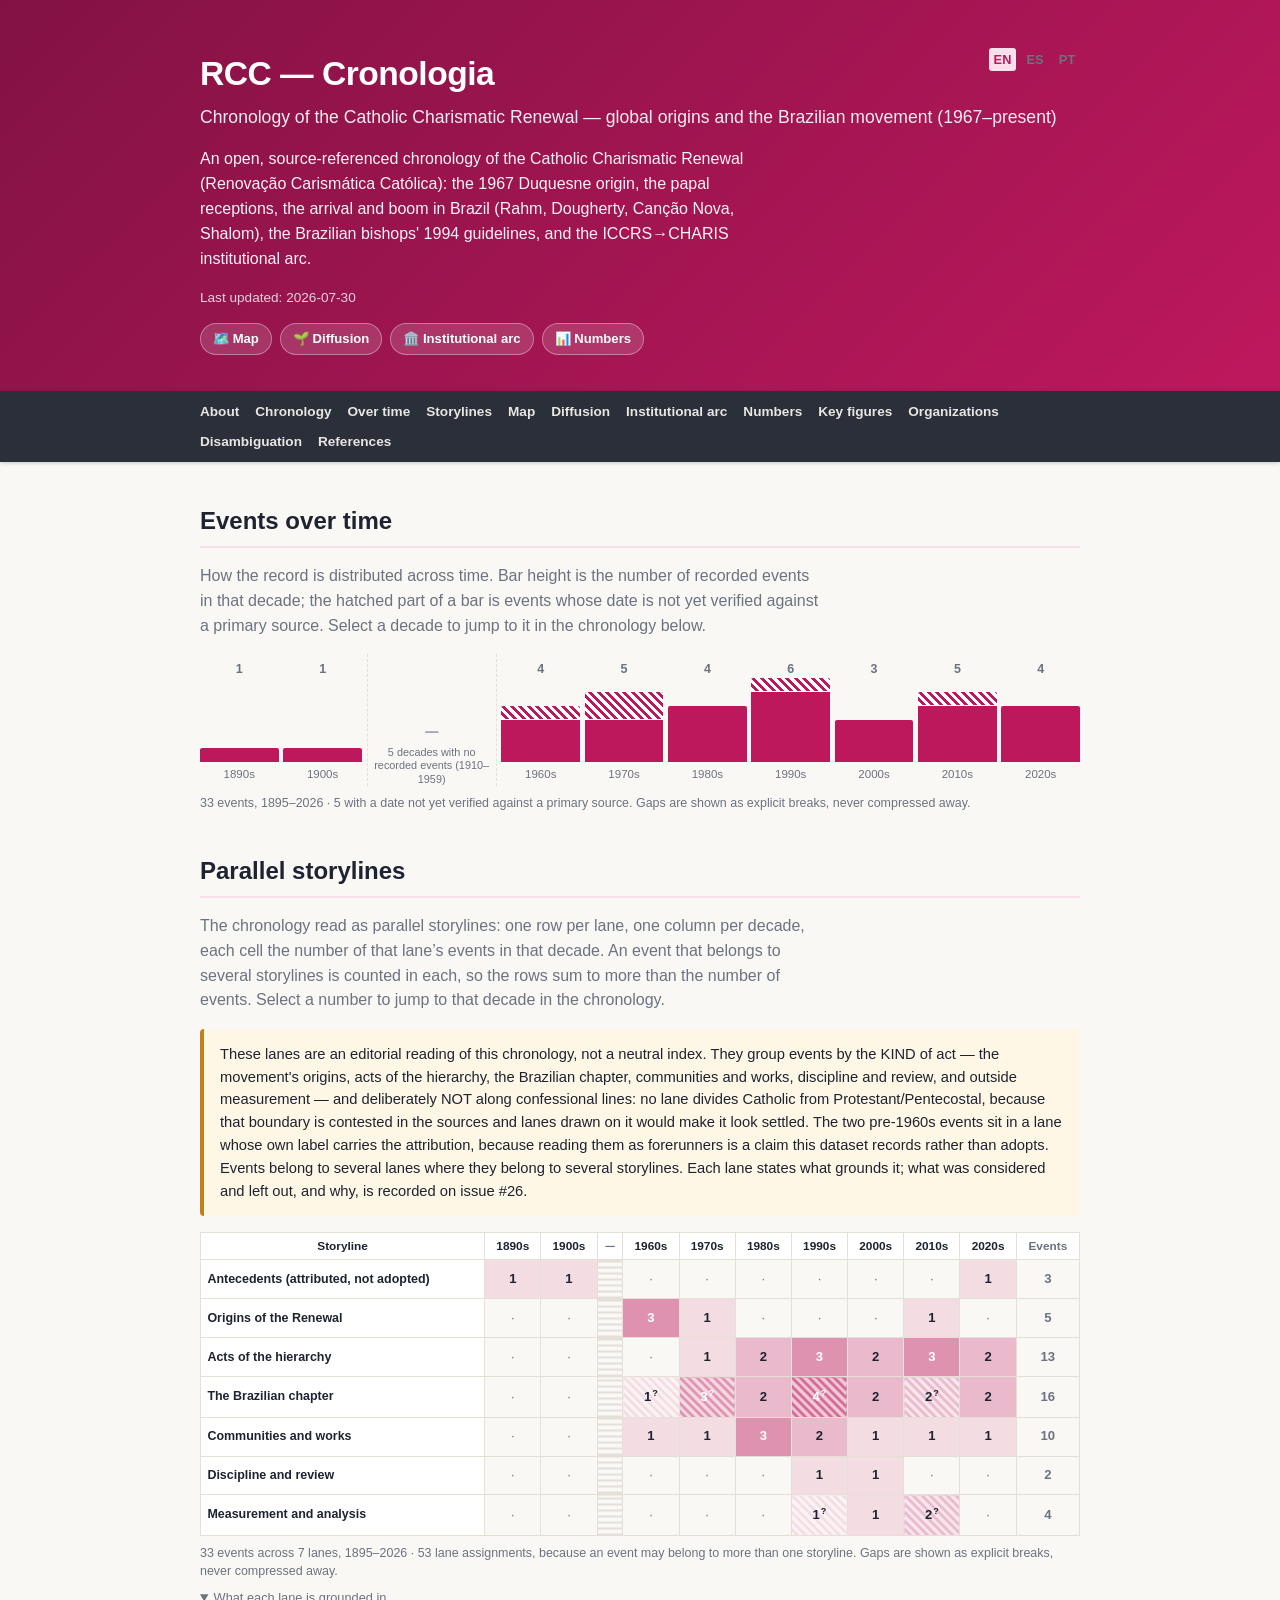
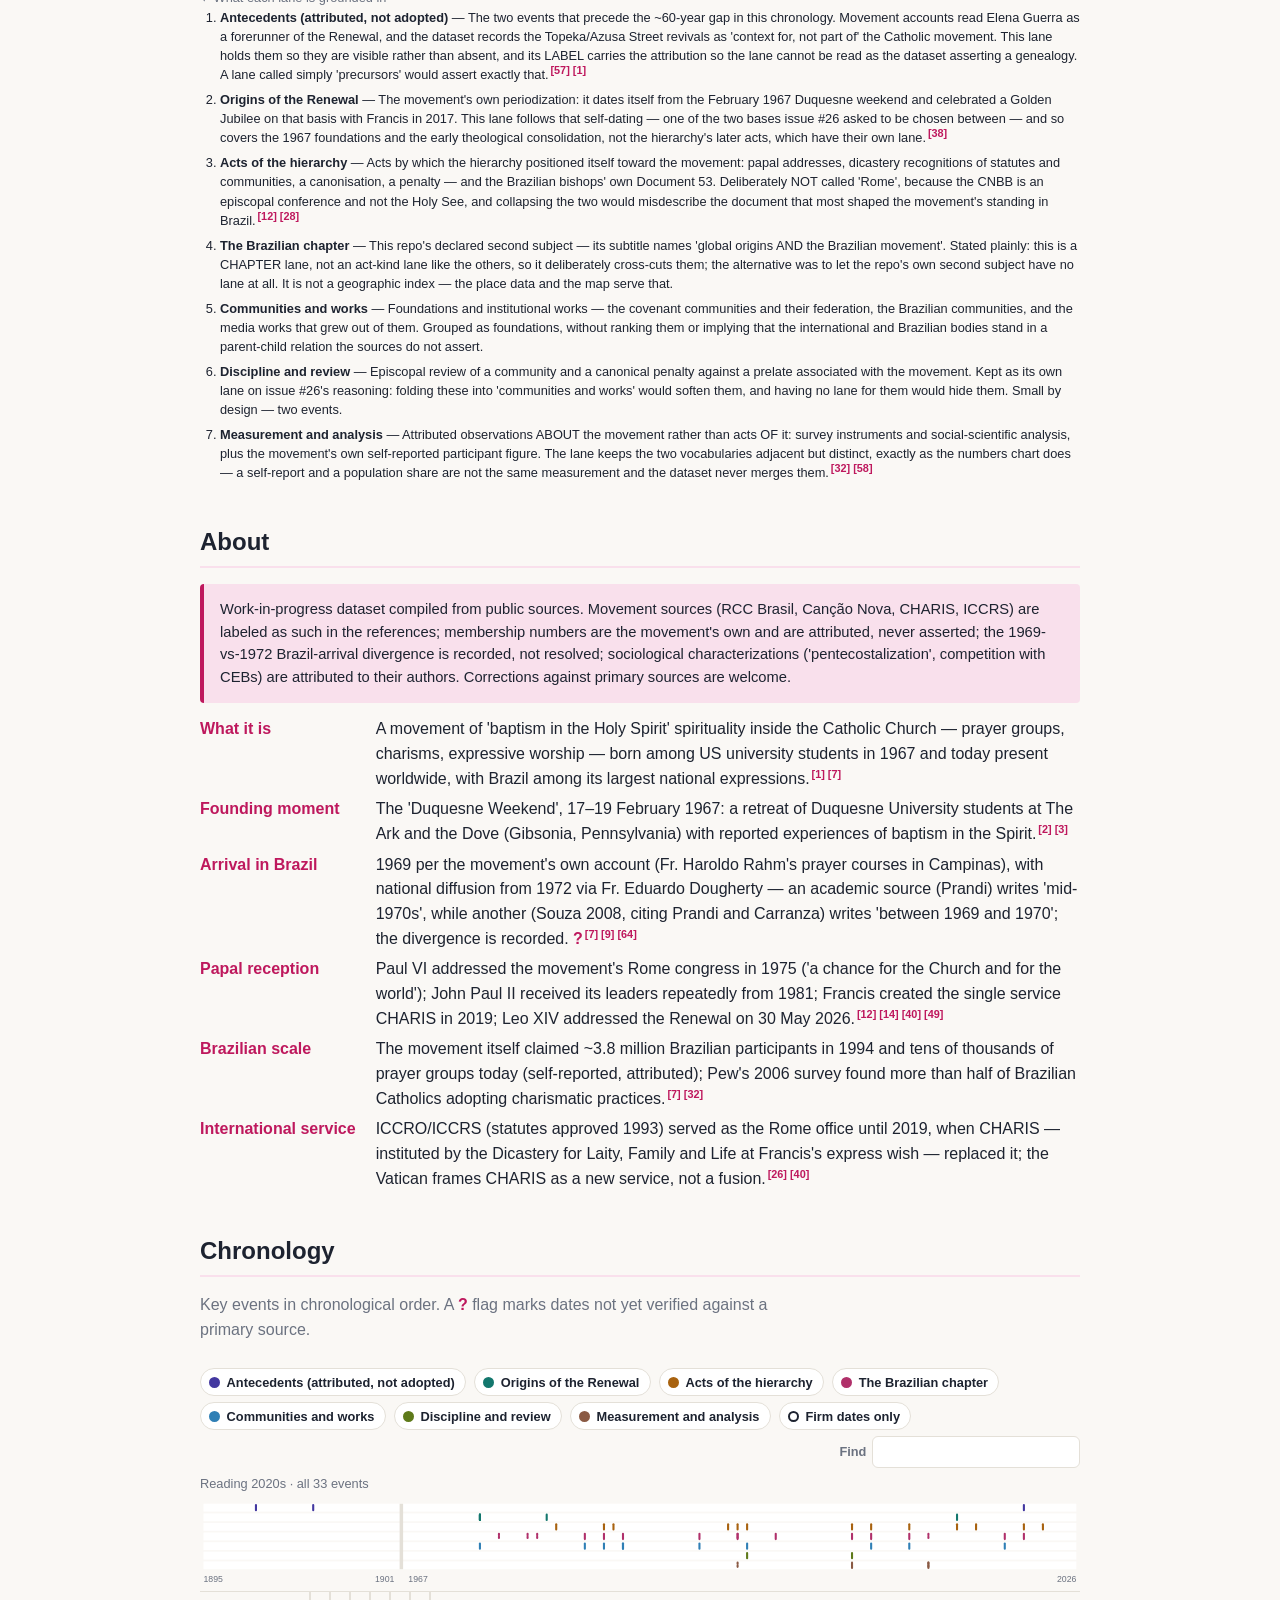
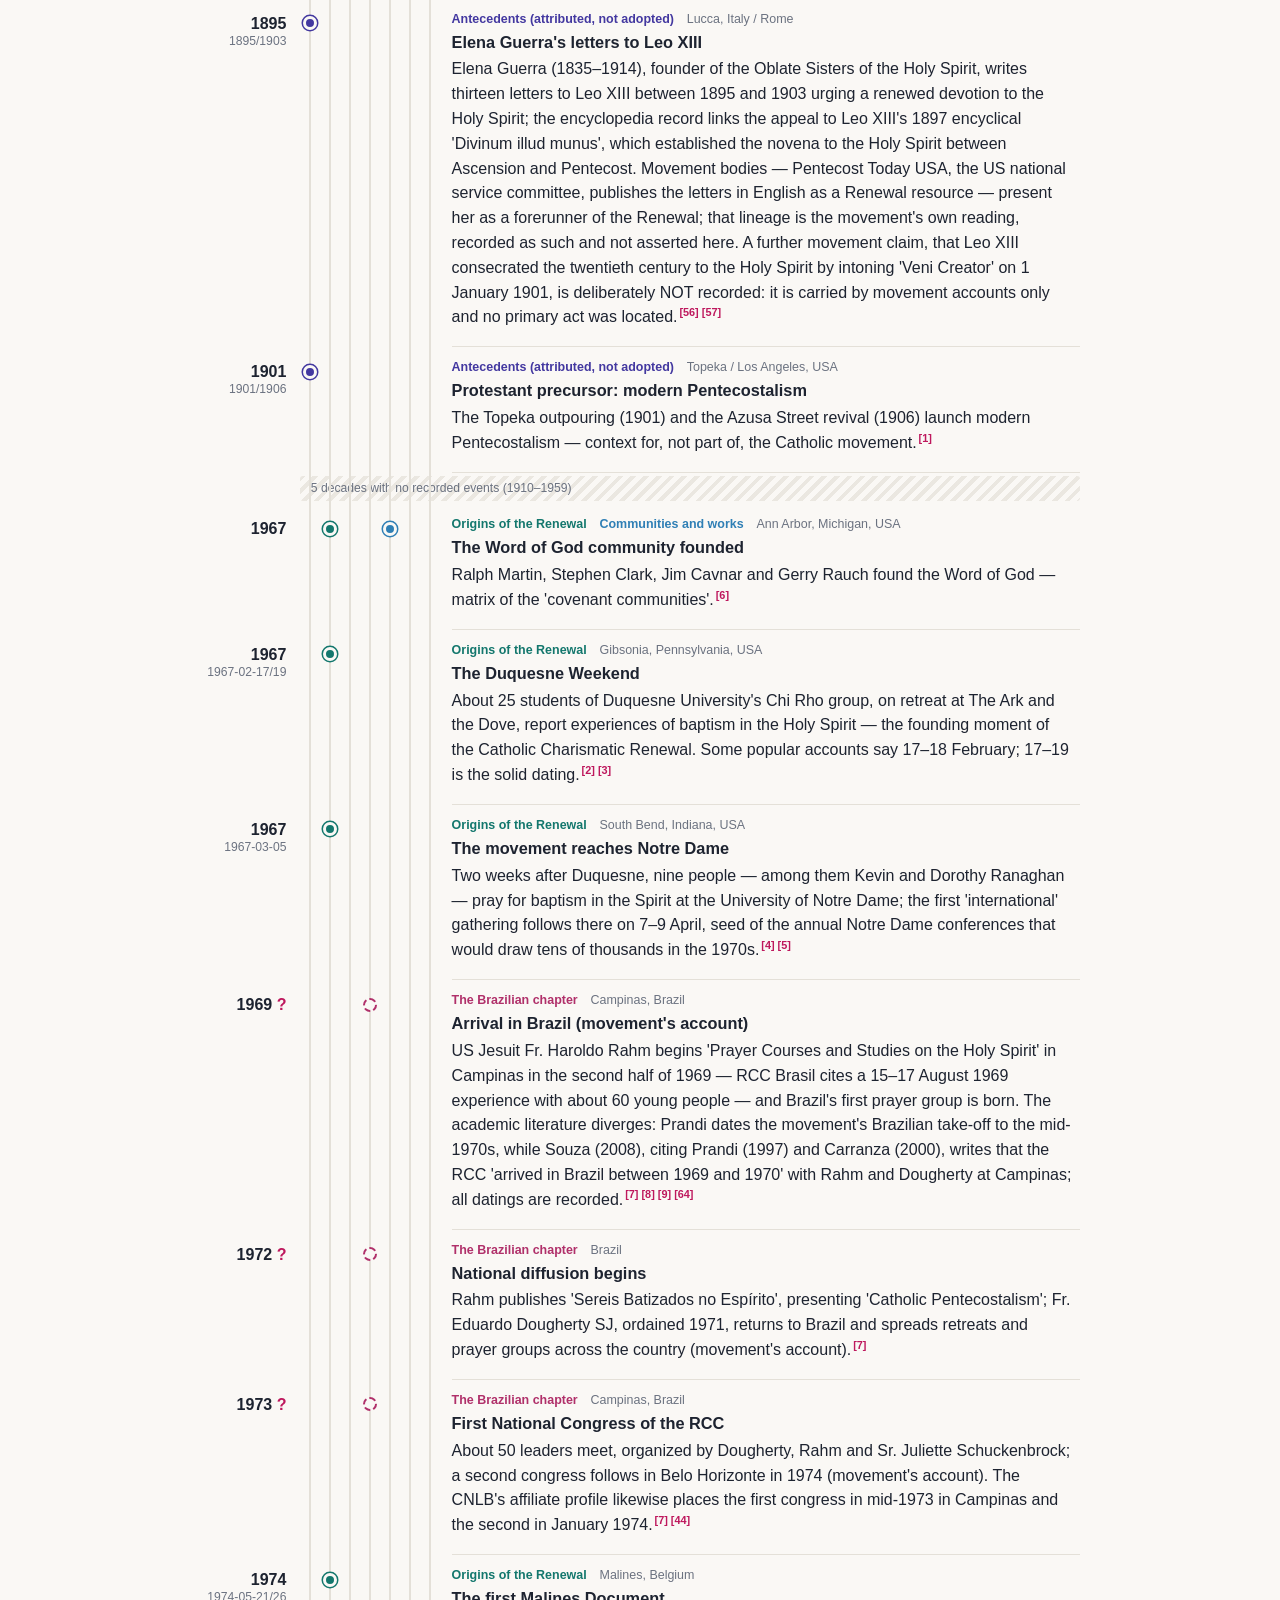
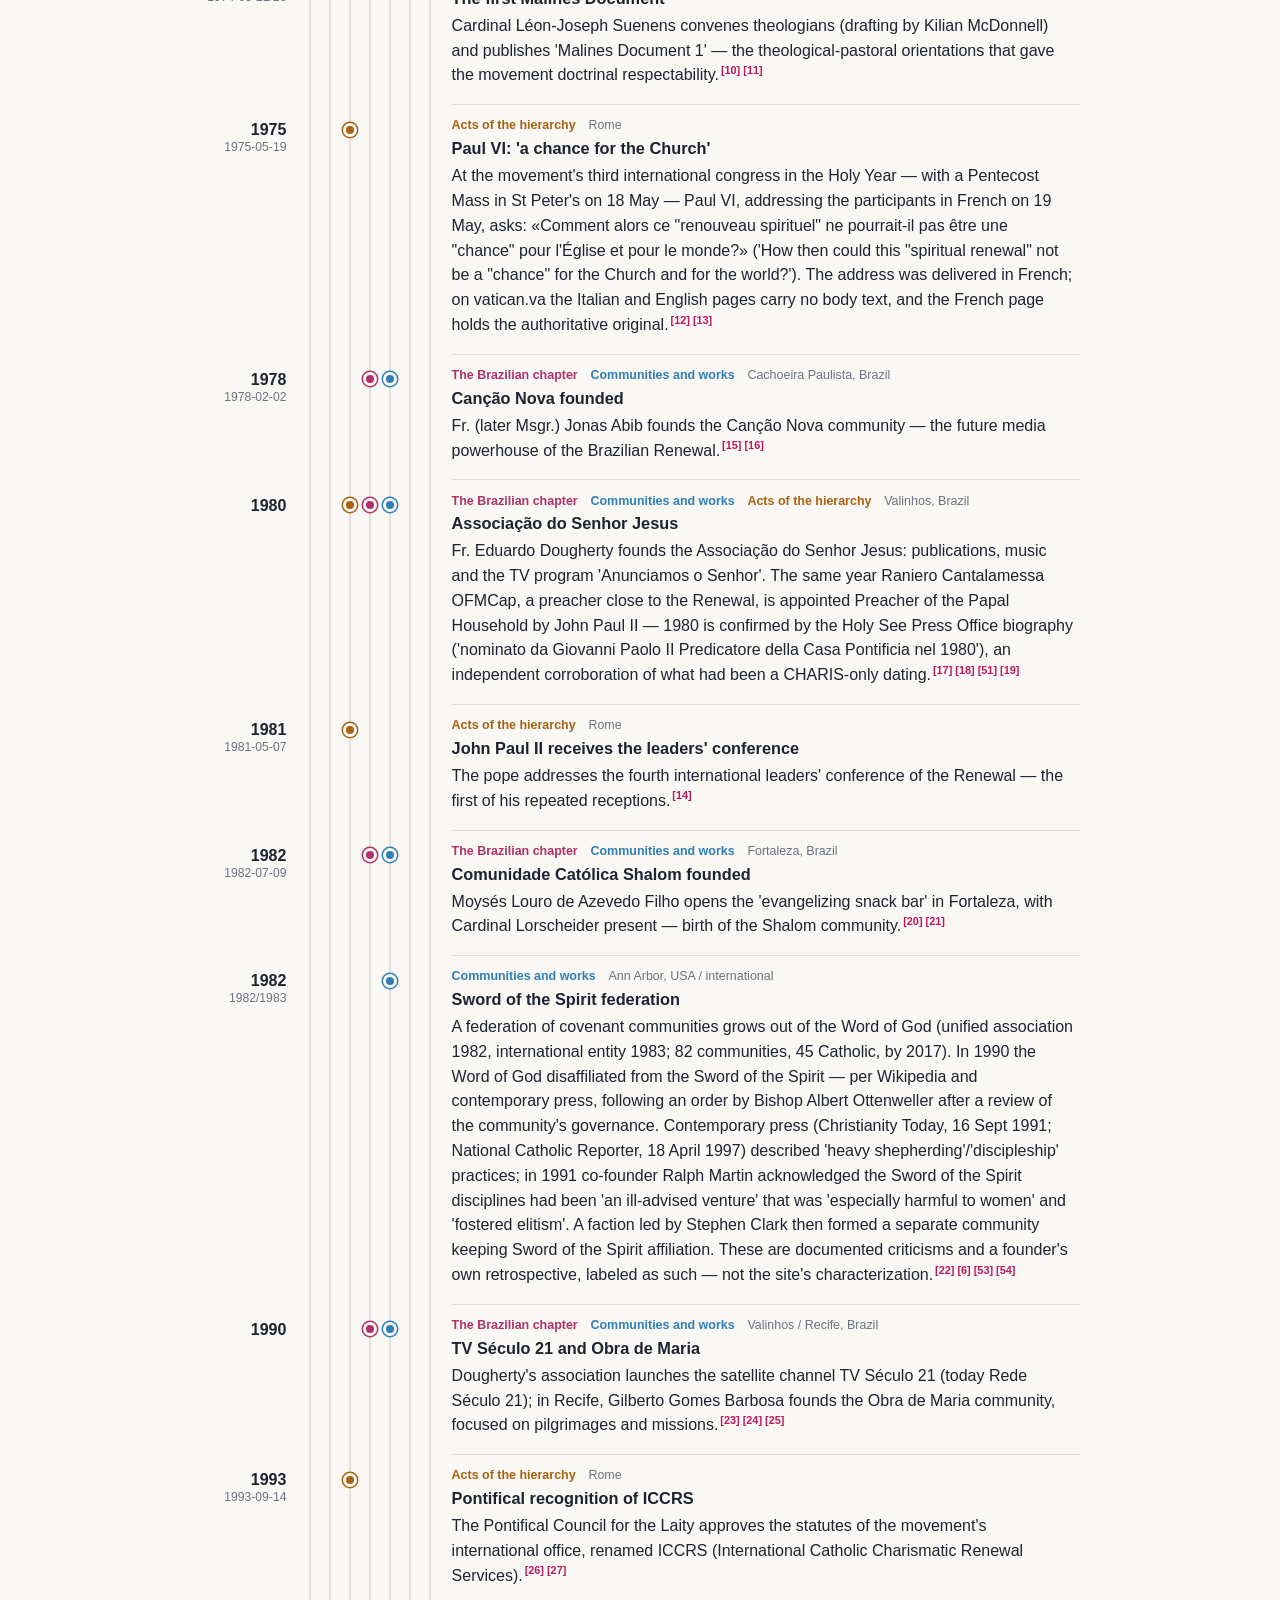
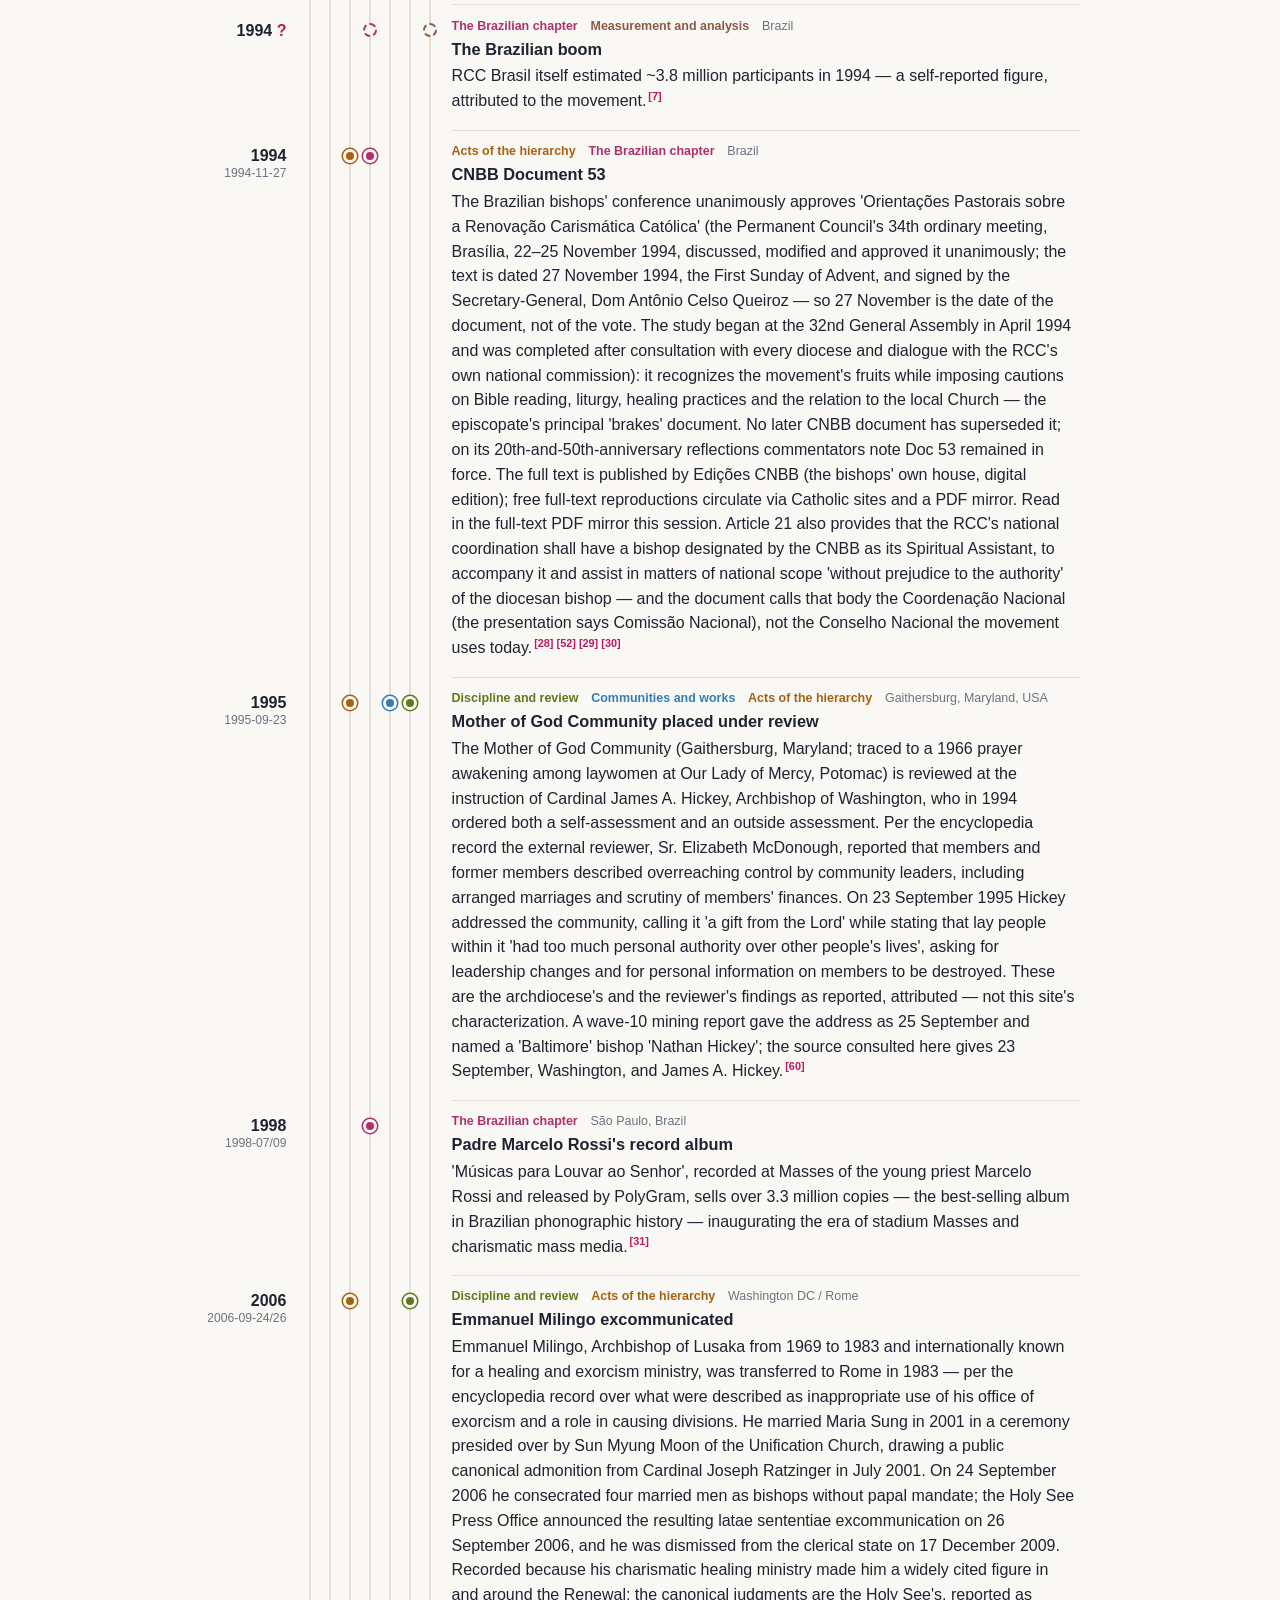
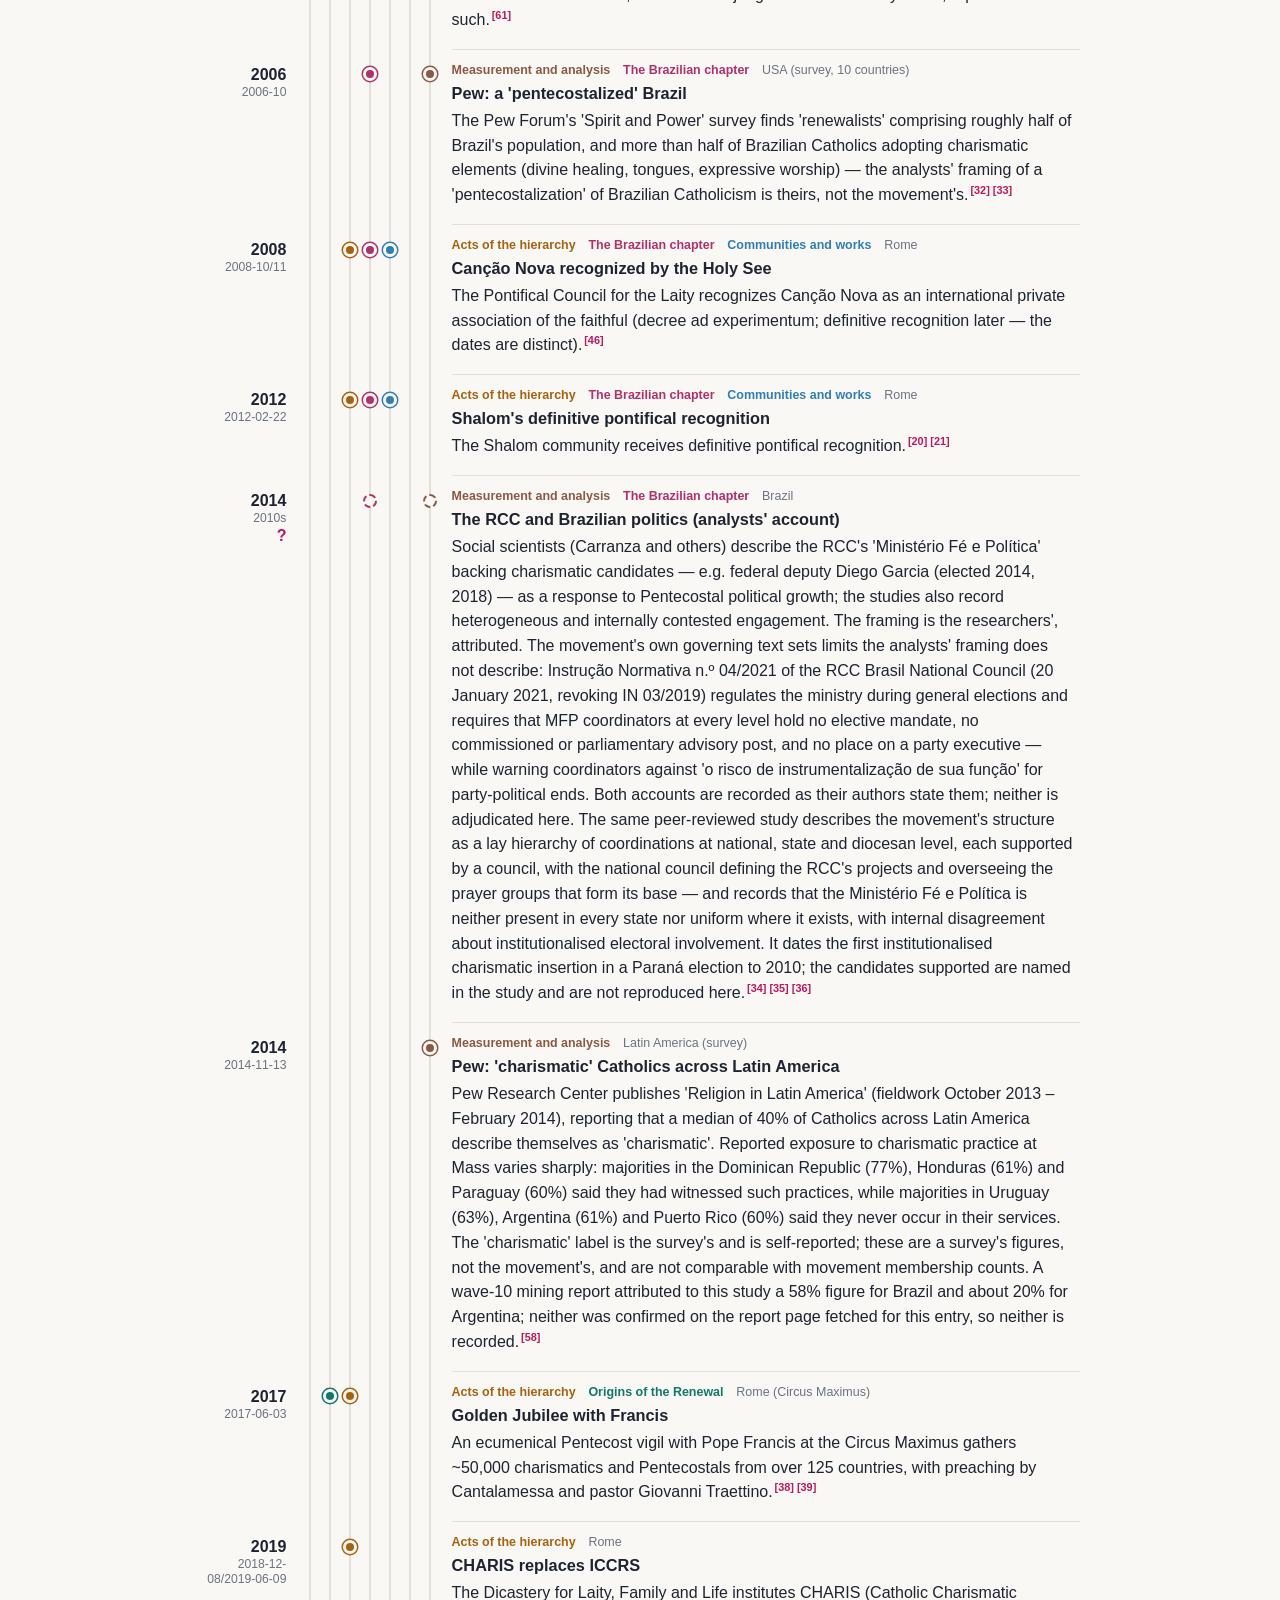
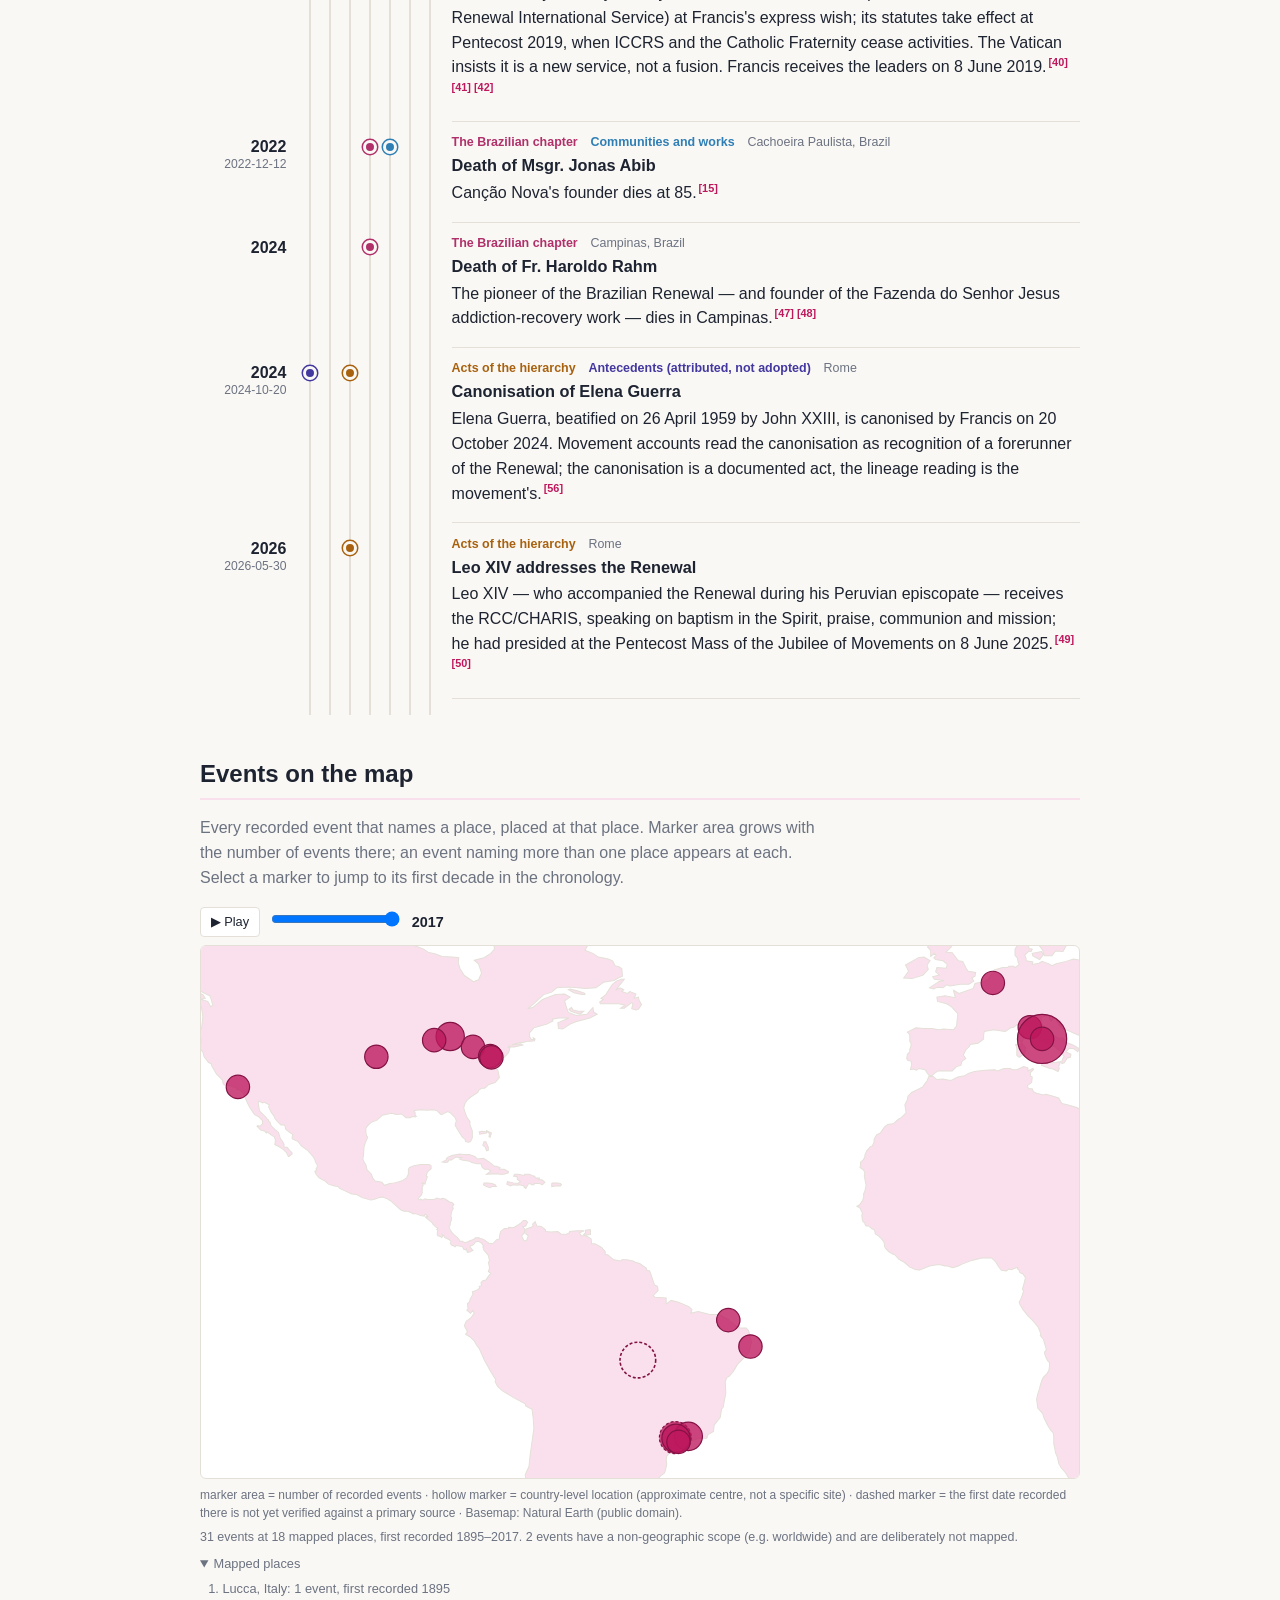
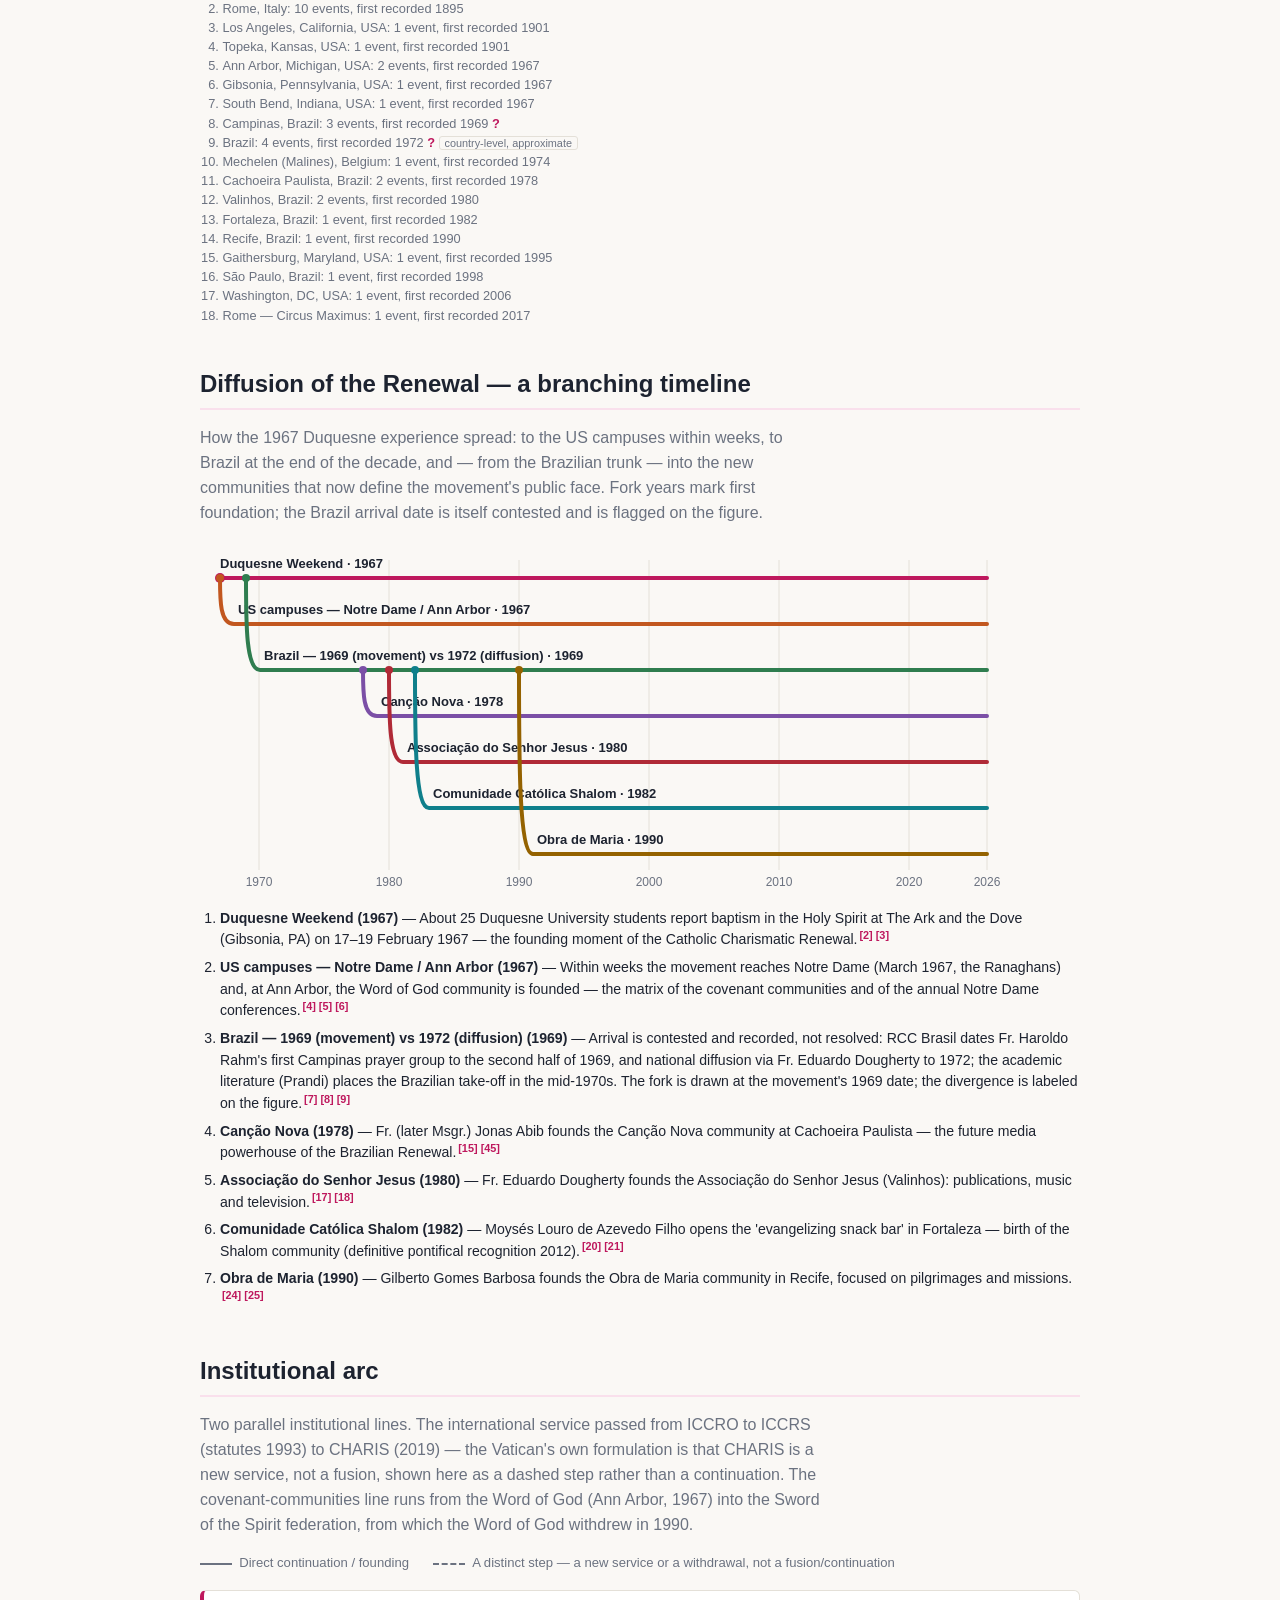
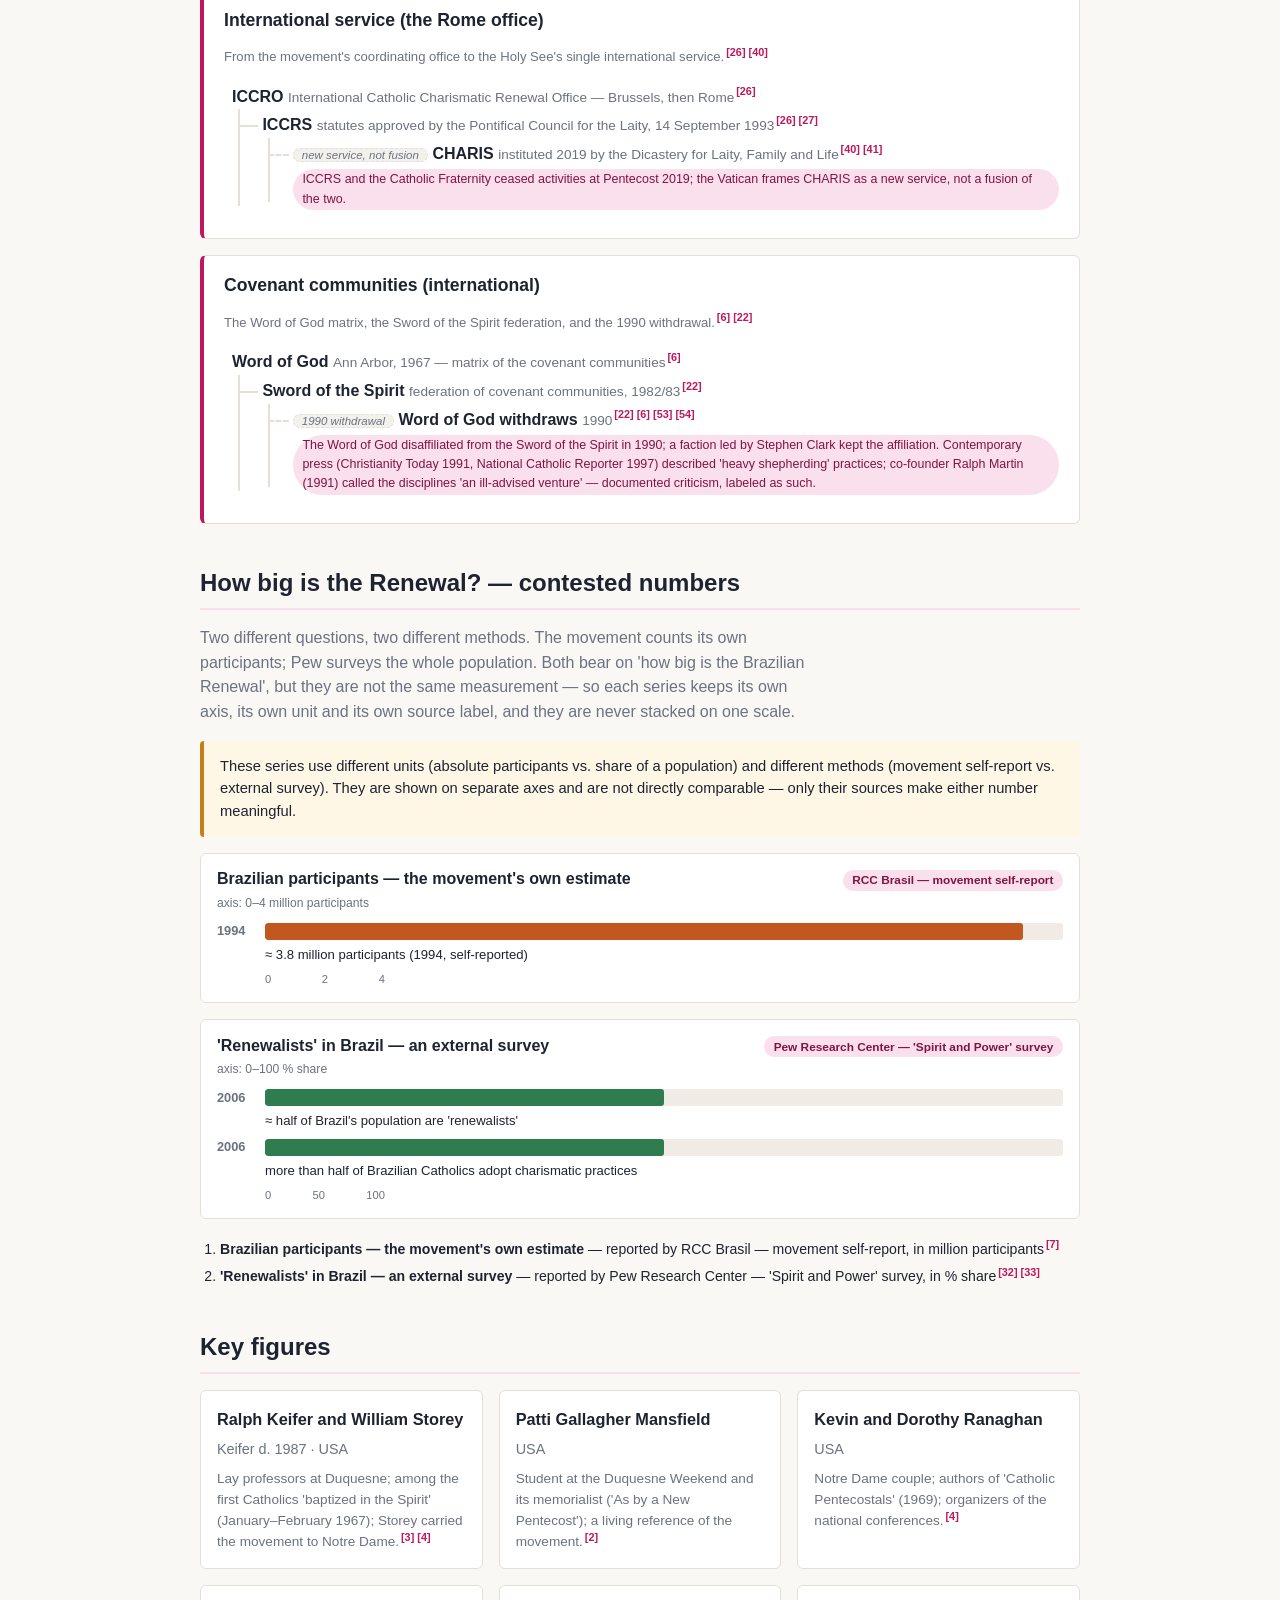
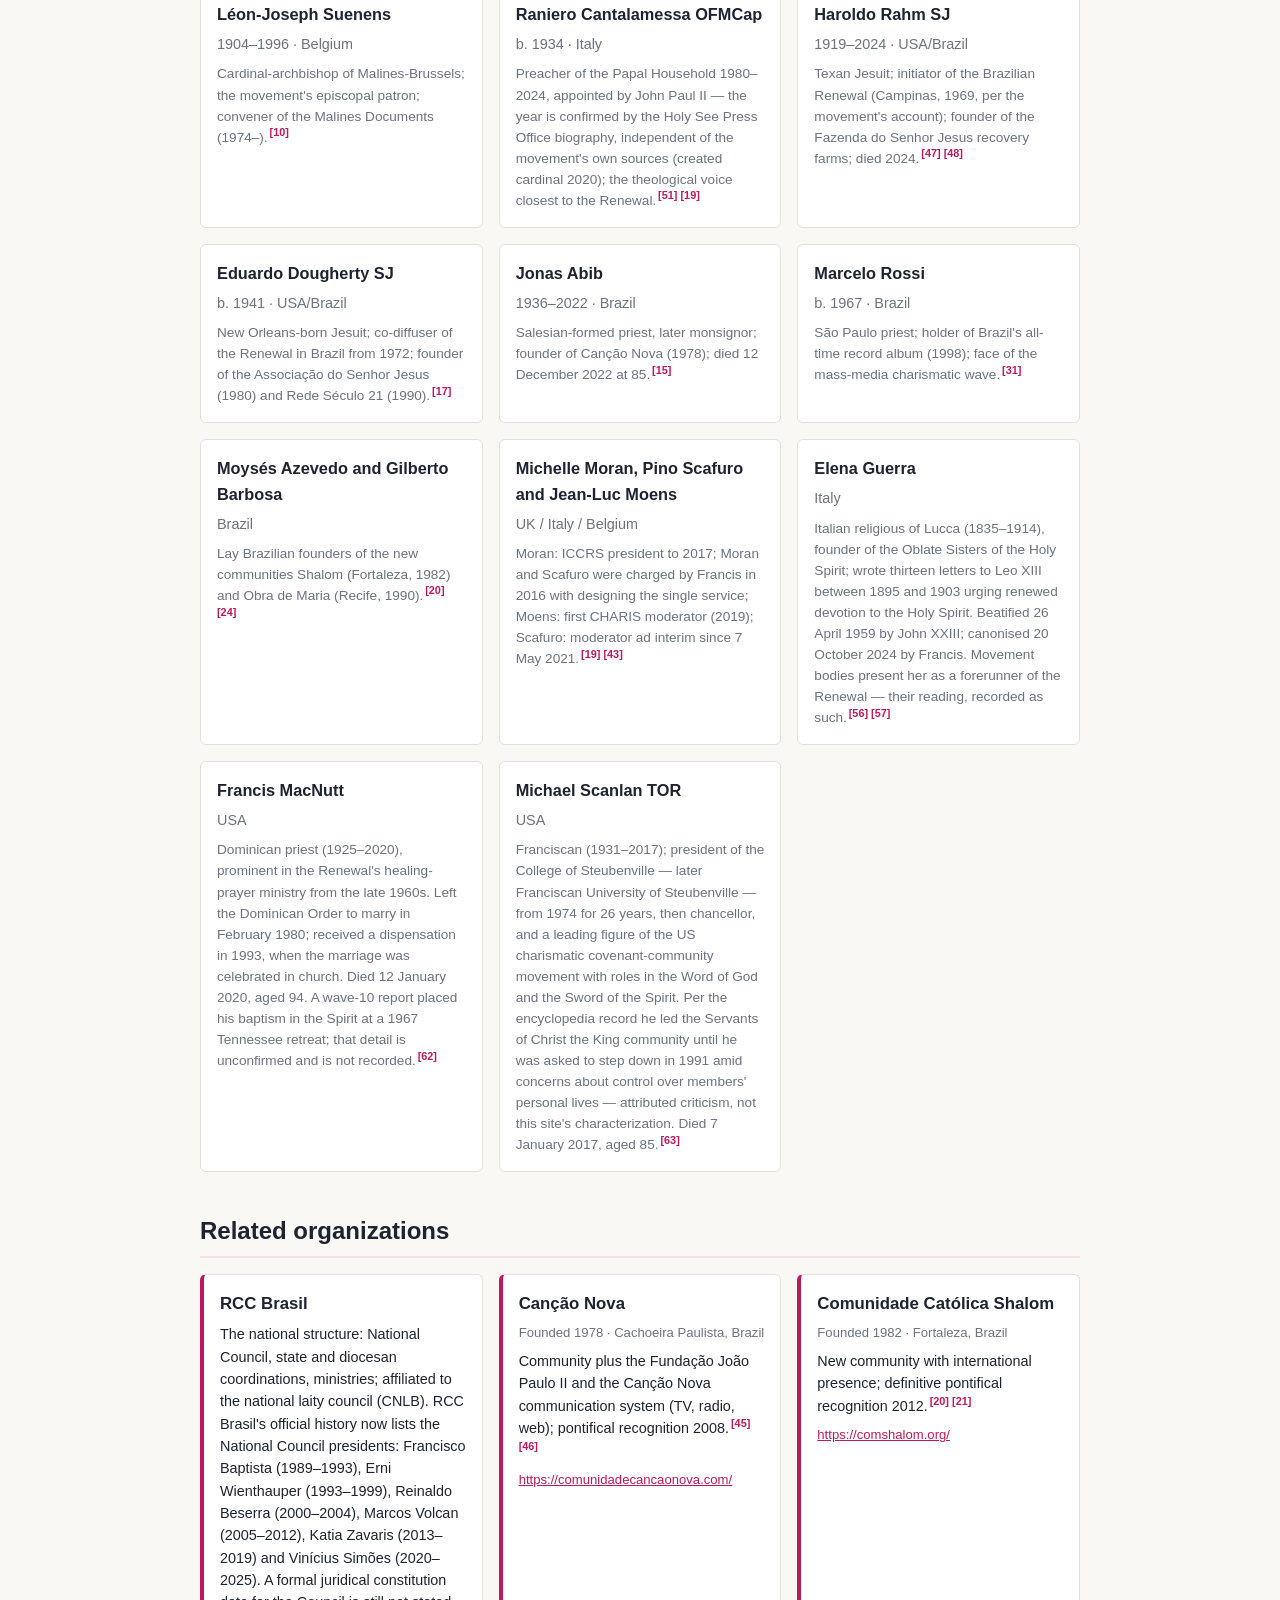
==== commit fb20bb0f: "Phone layout: nothing widens the page; river skips a year-only date From cronologia/core#112: - .viz" ====
--- a/docs/en/index.html
+++ b/docs/en/index.html
@@ -225,7 +225,7 @@
         </li>
         <li class="rv-gap"><span>5 decades with no recorded events (1910–1959)</span></li>
         <li class="rv-e" id="decade-1960" data-i="2" data-lanes="origins communities" data-decade="1960s">
-          <div class="rv-year">1967<small>1967</small></div>
+          <div class="rv-year">1967</div>
           <div class="rv-node" aria-hidden="true"><i class="rv-l1" style="--k:1"></i><i class="rv-l4" style="--k:4"></i></div>
           <div class="rv-card">
             <p class="rv-kick"><span class="rv-lane rv-l1">Origins of the Renewal</span><span class="rv-lane rv-l4">Communities and works</span><span>Ann Arbor, Michigan, USA</span></p>
@@ -252,7 +252,7 @@
           </div>
         </li>
         <li class="rv-e rv-u" data-i="5" data-lanes="brazil" data-decade="1960s">
-          <div class="rv-year">1969<small>1969</small> <span class="flag" title="Date not yet verified against a primary source">?</span></div>
+          <div class="rv-year">1969 <span class="flag" title="Date not yet verified against a primary source">?</span></div>
           <div class="rv-node" aria-hidden="true"><i class="rv-l3" style="--k:3"></i></div>
           <div class="rv-card">
             <p class="rv-kick"><span class="rv-lane rv-l3">The Brazilian chapter</span><span>Campinas, Brazil</span></p>
@@ -261,7 +261,7 @@
           </div>
         </li>
         <li class="rv-e rv-u" id="decade-1970" data-i="6" data-lanes="brazil" data-decade="1970s">
-          <div class="rv-year">1972<small>1972</small> <span class="flag" title="Date not yet verified against a primary source">?</span></div>
+          <div class="rv-year">1972 <span class="flag" title="Date not yet verified against a primary source">?</span></div>
           <div class="rv-node" aria-hidden="true"><i class="rv-l3" style="--k:3"></i></div>
           <div class="rv-card">
             <p class="rv-kick"><span class="rv-lane rv-l3">The Brazilian chapter</span><span>Brazil</span></p>
@@ -270,7 +270,7 @@
           </div>
         </li>
         <li class="rv-e rv-u" data-i="7" data-lanes="brazil" data-decade="1970s">
-          <div class="rv-year">1973<small>1973</small> <span class="flag" title="Date not yet verified against a primary source">?</span></div>
+          <div class="rv-year">1973 <span class="flag" title="Date not yet verified against a primary source">?</span></div>
           <div class="rv-node" aria-hidden="true"><i class="rv-l3" style="--k:3"></i></div>
           <div class="rv-card">
             <p class="rv-kick"><span class="rv-lane rv-l3">The Brazilian chapter</span><span>Campinas, Brazil</span></p>
@@ -306,7 +306,7 @@
           </div>
         </li>
         <li class="rv-e" id="decade-1980" data-i="11" data-lanes="brazil communities hierarchy" data-decade="1980s">
-          <div class="rv-year">1980<small>1980</small></div>
+          <div class="rv-year">1980</div>
           <div class="rv-node" aria-hidden="true"><i class="rv-l3" style="--k:3"></i><i class="rv-l4" style="--k:4"></i><i class="rv-l2" style="--k:2"></i></div>
           <div class="rv-card">
             <p class="rv-kick"><span class="rv-lane rv-l3">The Brazilian chapter</span><span class="rv-lane rv-l4">Communities and works</span><span class="rv-lane rv-l2">Acts of the hierarchy</span><span>Valinhos, Brazil</span></p>
@@ -342,7 +342,7 @@
           </div>
         </li>
         <li class="rv-e" id="decade-1990" data-i="15" data-lanes="brazil communities" data-decade="1990s">
-          <div class="rv-year">1990<small>1990</small></div>
+          <div class="rv-year">1990</div>
           <div class="rv-node" aria-hidden="true"><i class="rv-l3" style="--k:3"></i><i class="rv-l4" style="--k:4"></i></div>
           <div class="rv-card">
             <p class="rv-kick"><span class="rv-lane rv-l3">The Brazilian chapter</span><span class="rv-lane rv-l4">Communities and works</span><span>Valinhos / Recife, Brazil</span></p>
@@ -360,7 +360,7 @@
           </div>
         </li>
         <li class="rv-e rv-u" data-i="17" data-lanes="brazil measurement" data-decade="1990s">
-          <div class="rv-year">1994<small>1994</small> <span class="flag" title="Date not yet verified against a primary source">?</span></div>
+          <div class="rv-year">1994 <span class="flag" title="Date not yet verified against a primary source">?</span></div>
           <div class="rv-node" aria-hidden="true"><i class="rv-l3" style="--k:3"></i><i class="rv-l6" style="--k:6"></i></div>
           <div class="rv-card">
             <p class="rv-kick"><span class="rv-lane rv-l3">The Brazilian chapter</span><span class="rv-lane rv-l6">Measurement and analysis</span><span>Brazil</span></p>
@@ -477,7 +477,7 @@
           </div>
         </li>
         <li class="rv-e" data-i="30" data-lanes="brazil" data-decade="2020s">
-          <div class="rv-year">2024<small>2024</small></div>
+          <div class="rv-year">2024</div>
           <div class="rv-node" aria-hidden="true"><i class="rv-l3" style="--k:3"></i></div>
           <div class="rv-card">
             <p class="rv-kick"><span class="rv-lane rv-l3">The Brazilian chapter</span><span>Campinas, Brazil</span></p>
--- a/docs/styles.css
+++ b/docs/styles.css
@@ -72,7 +72,7 @@
 .facts dd { margin: 0; }
 
 /* Chronology table */
-.table-scroll { overflow-x: auto; }
+.table-scroll { position: relative; overflow-x: auto; }
 table.meetings { width: 100%; border-collapse: collapse; font-size: .92rem; background: var(--surface); }
 table.meetings th, table.meetings td { text-align: left; padding: .55rem .65rem; border-bottom: 1px solid var(--line); vertical-align: top; }
 table.meetings thead th { background: #2a2f3a; color: #fff; position: sticky; top: 0; }
@@ -140,6 +140,9 @@
    continuation or fusion */
 ul.tree ul li.tree-edge-indirect::before { border-top-style: dashed; }
 .tree-edge-label { font-size: .72rem; font-style: italic; color: var(--muted); background: #f3f1ec; border: 1px dashed var(--line); border-radius: 999px; padding: 0 .5rem; white-space: nowrap; }
+/* A long relation label ("afinidade contestada — Sedgwick afirma, …") cannot
+   stay on one line on a phone: it widened the page. Let it wrap there. */
+@media (max-width: 640px) { .tree-edge-label { white-space: normal; border-radius: .6rem; } }
 .lineage-legend { display: flex; flex-wrap: wrap; gap: .5rem 1.5rem; margin: .75rem 0 .25rem; font-size: .82rem; color: var(--muted); }
 .legend-item { display: inline-flex; align-items: center; gap: .45rem; }
 .legend-swatch { display: inline-block; width: 2rem; height: 0; border-top: 2px solid var(--muted); }
@@ -148,7 +151,7 @@
 /* Branch timeline ("subway diagram"; rendered only when the data declares
    `branchTimeline`). The SVG keeps its natural size inside a horizontal
    scroll container on small screens; print scales it to the page. */
-.viz-scroll { overflow-x: auto; -webkit-overflow-scrolling: touch; }
+.viz-scroll { position: relative; overflow-x: auto; -webkit-overflow-scrolling: touch; }
 figure.branch-timeline { margin: 1rem 0 0; }
 .branch-timeline-svg { display: block; }
 .branch-timeline-svg text { font-family: inherit; }
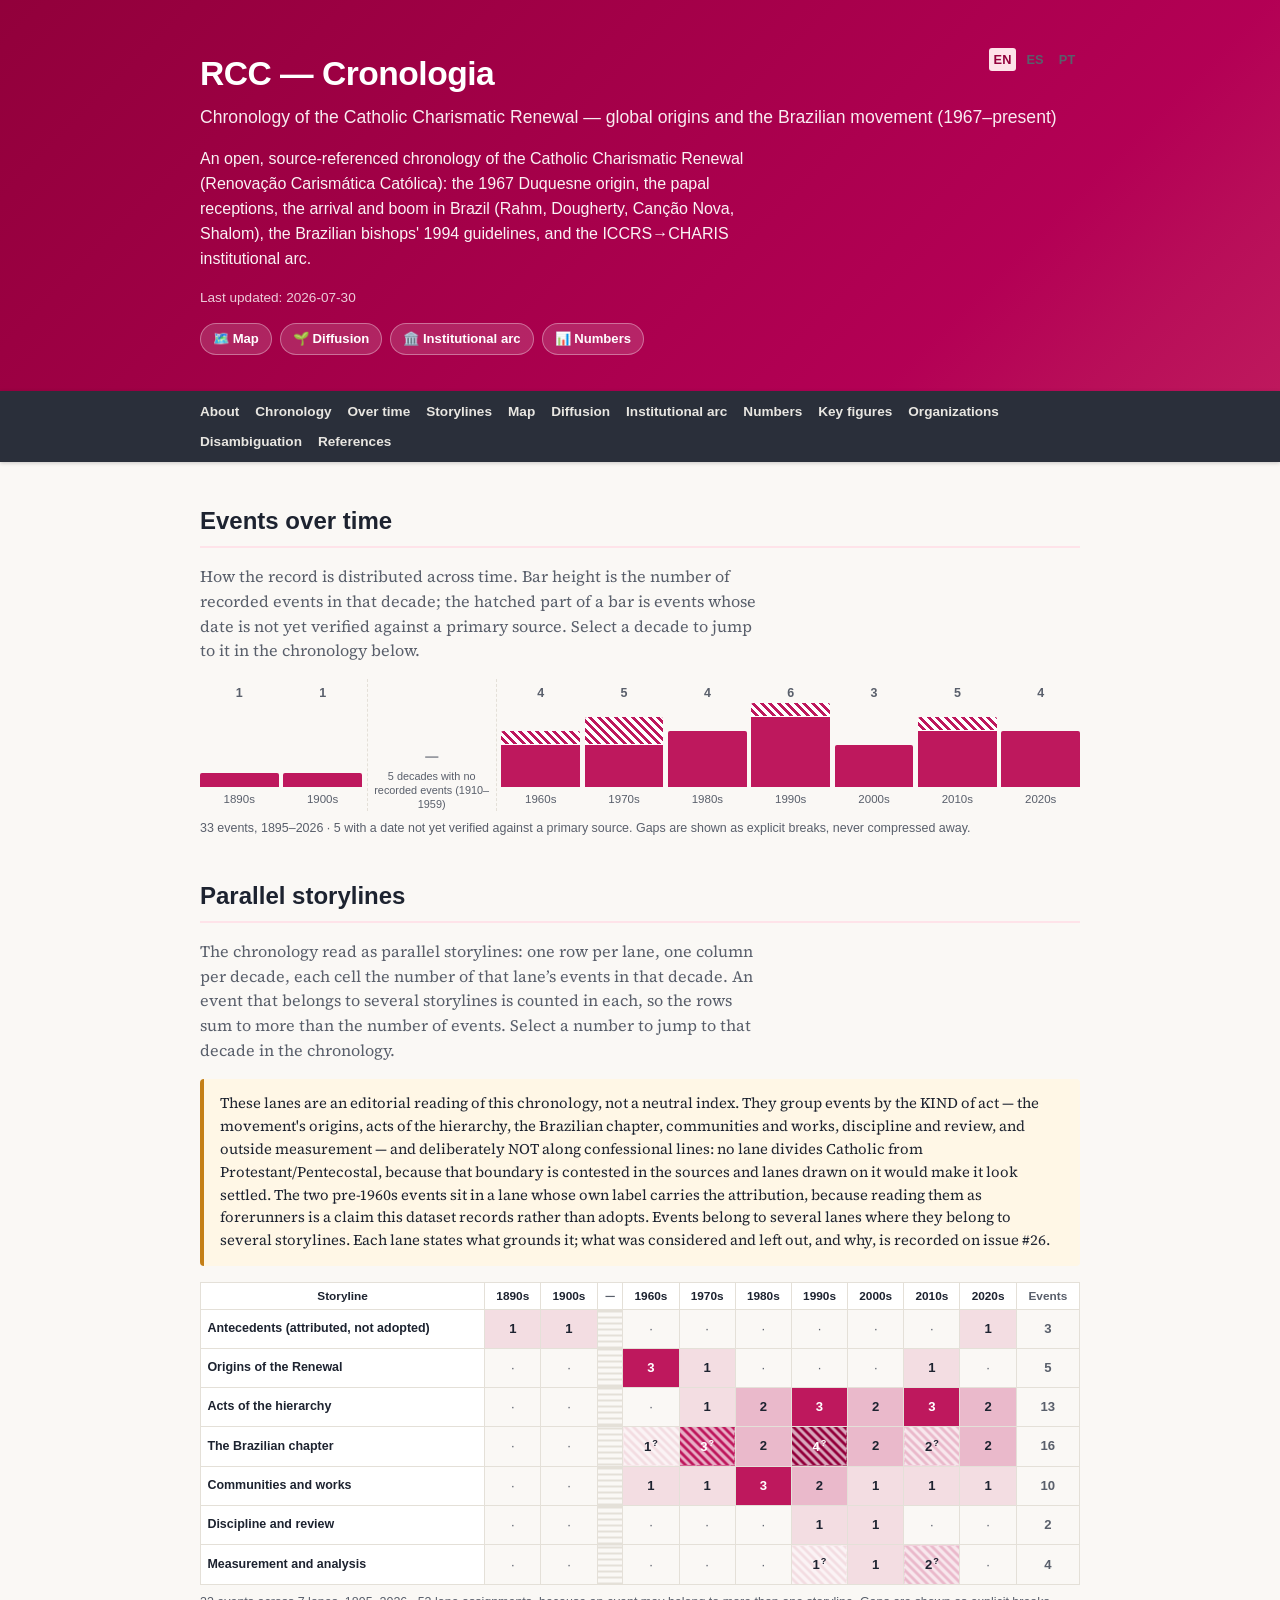
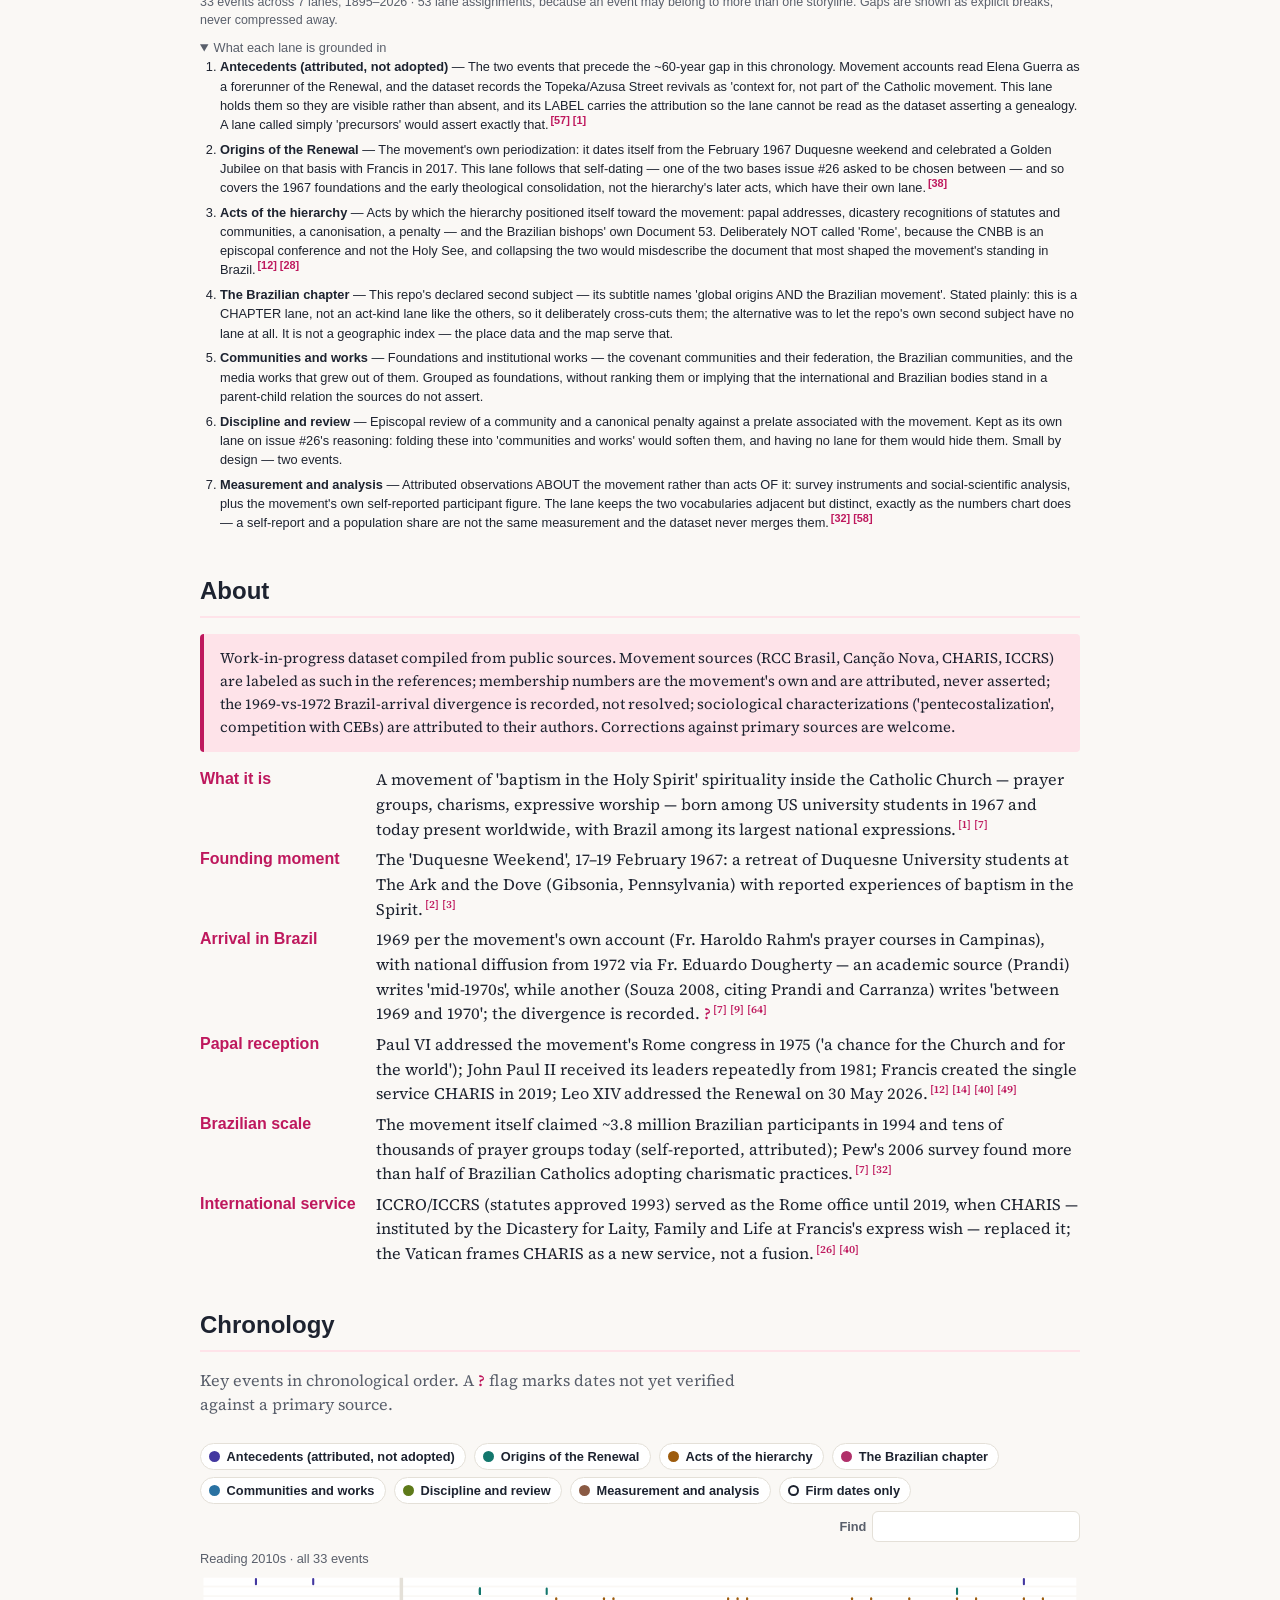
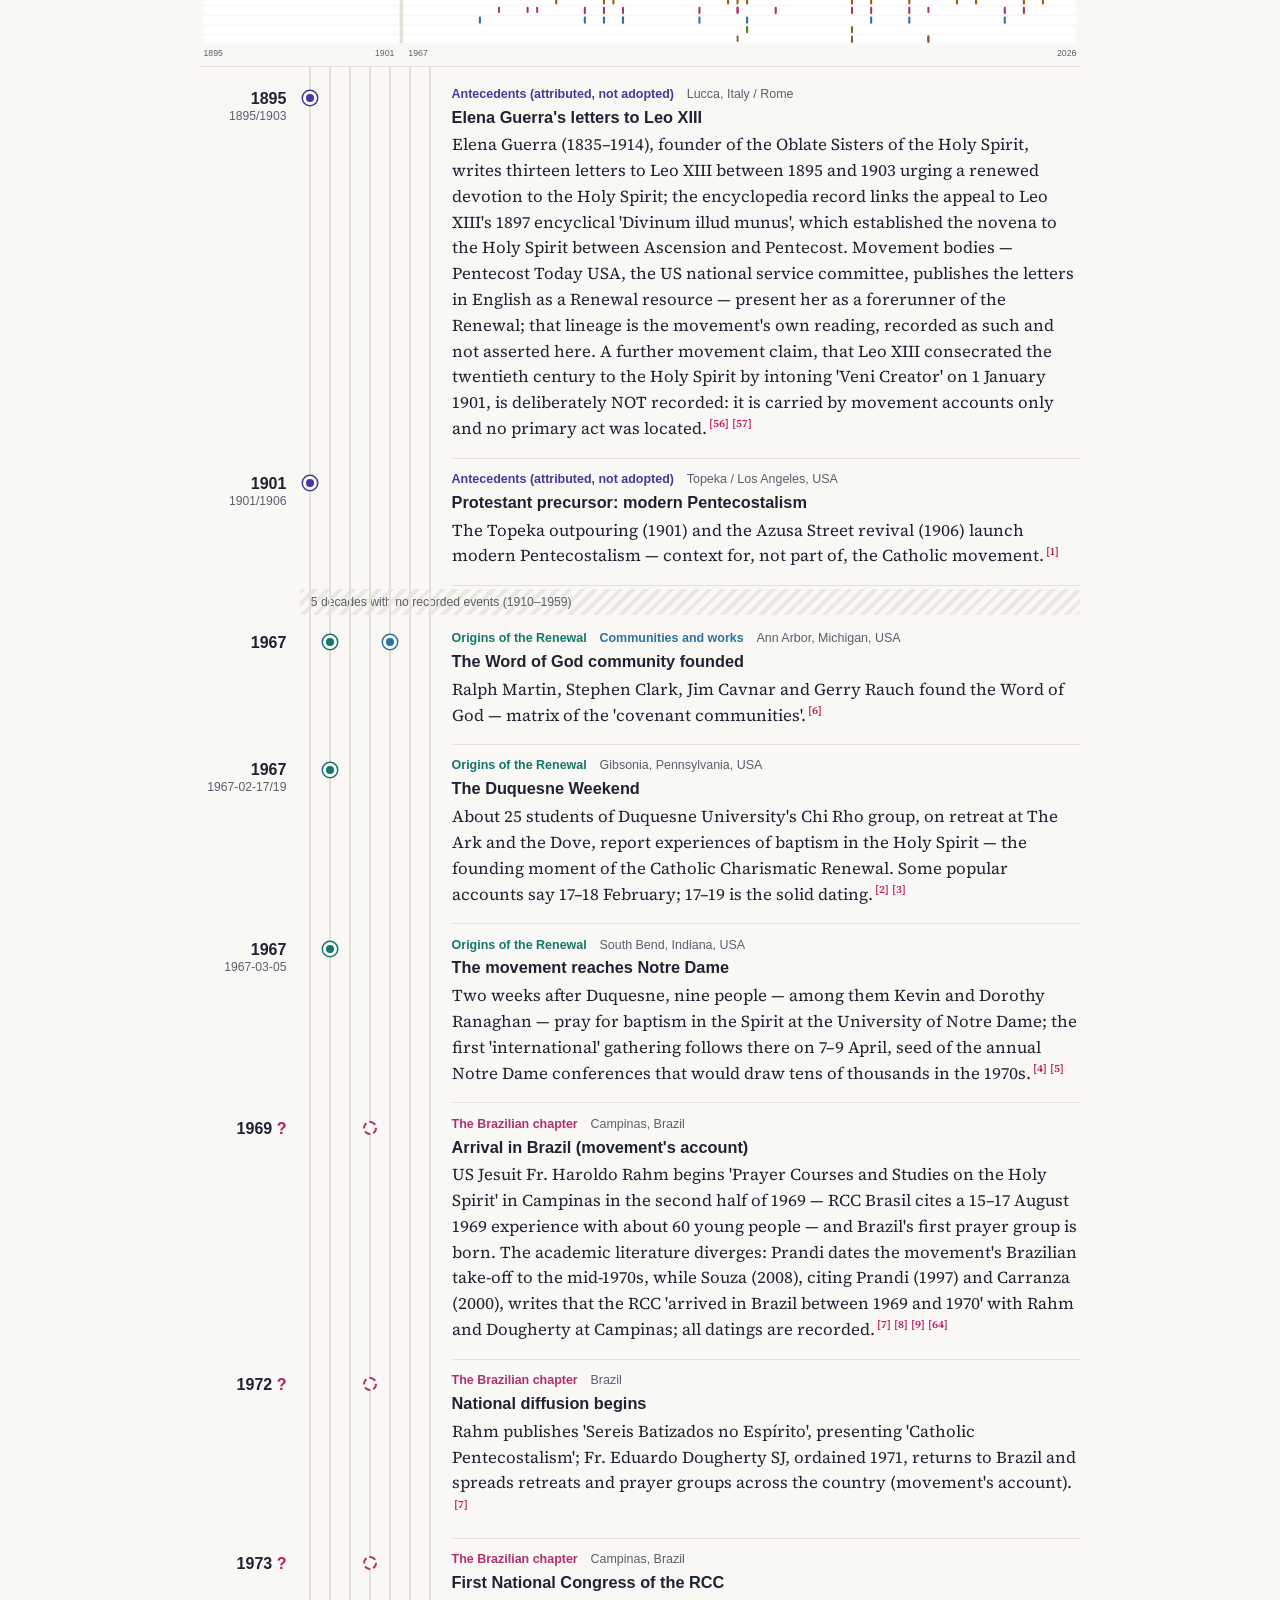
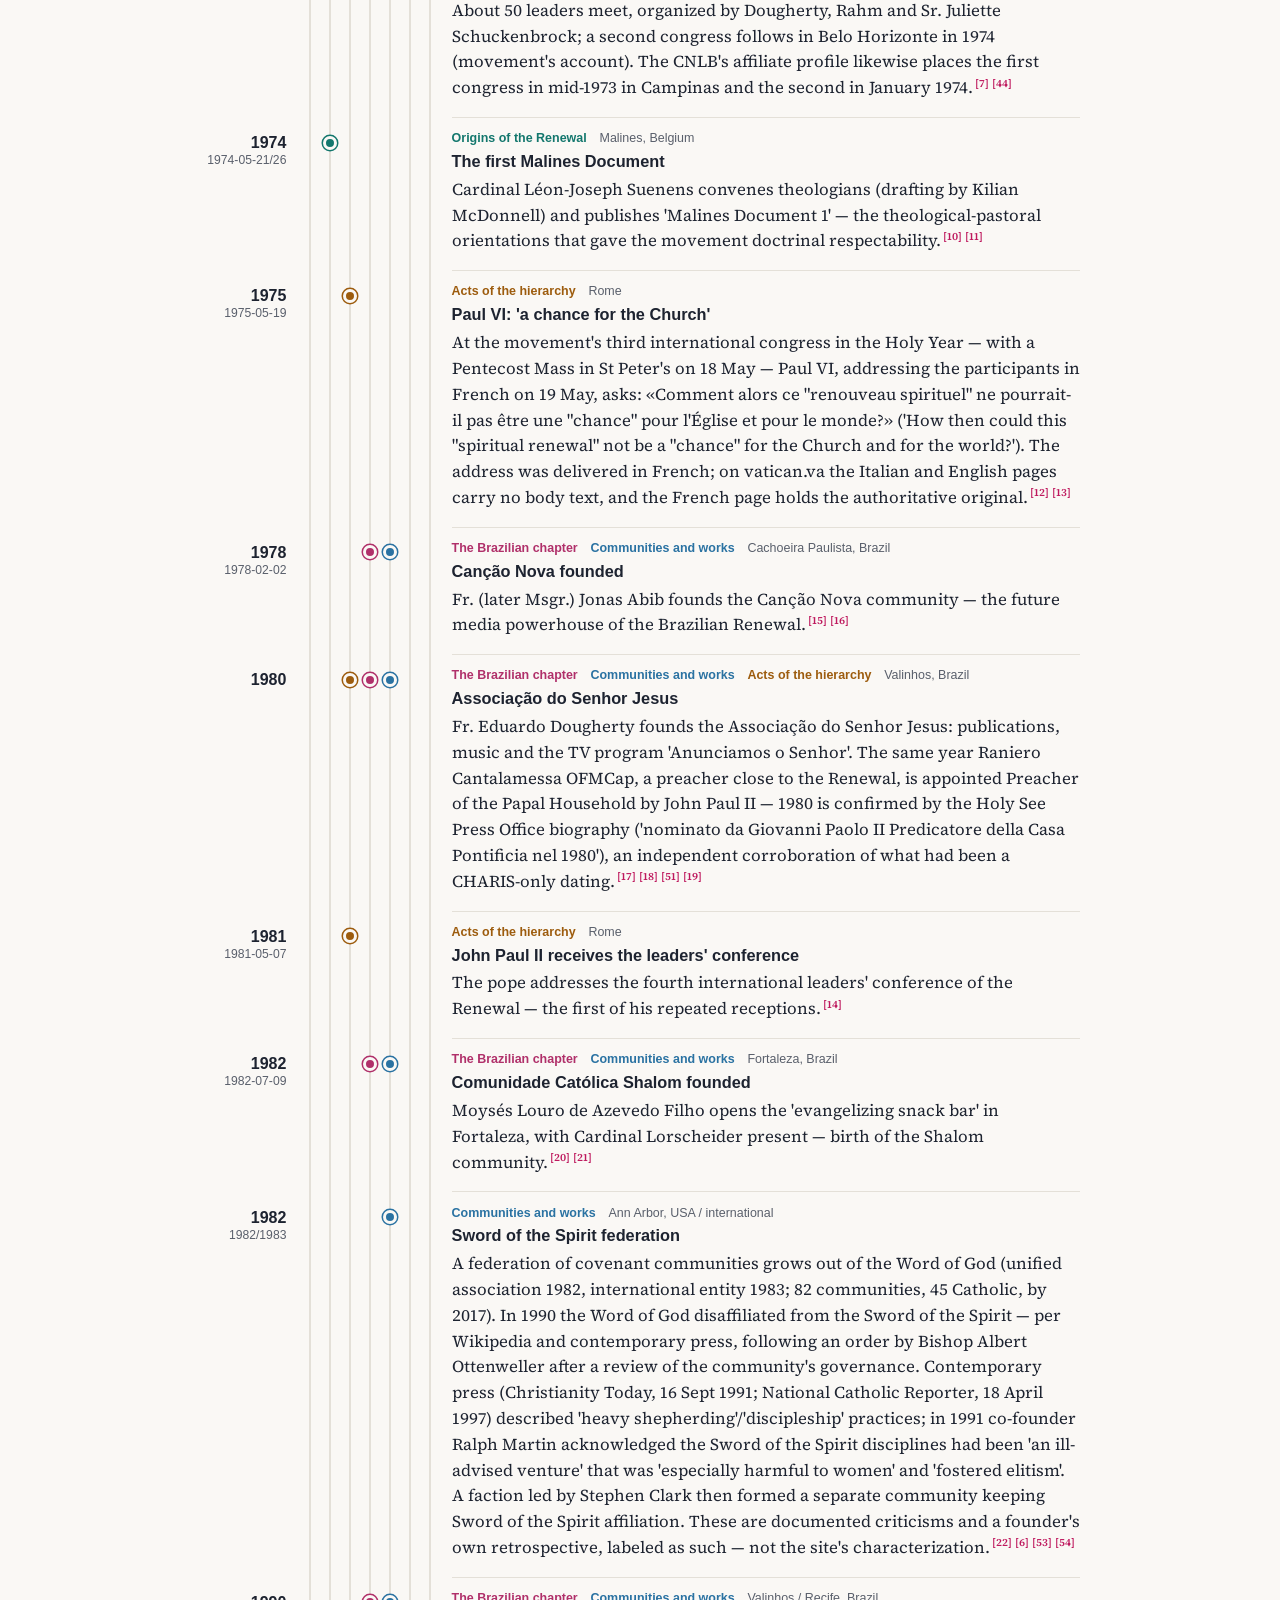
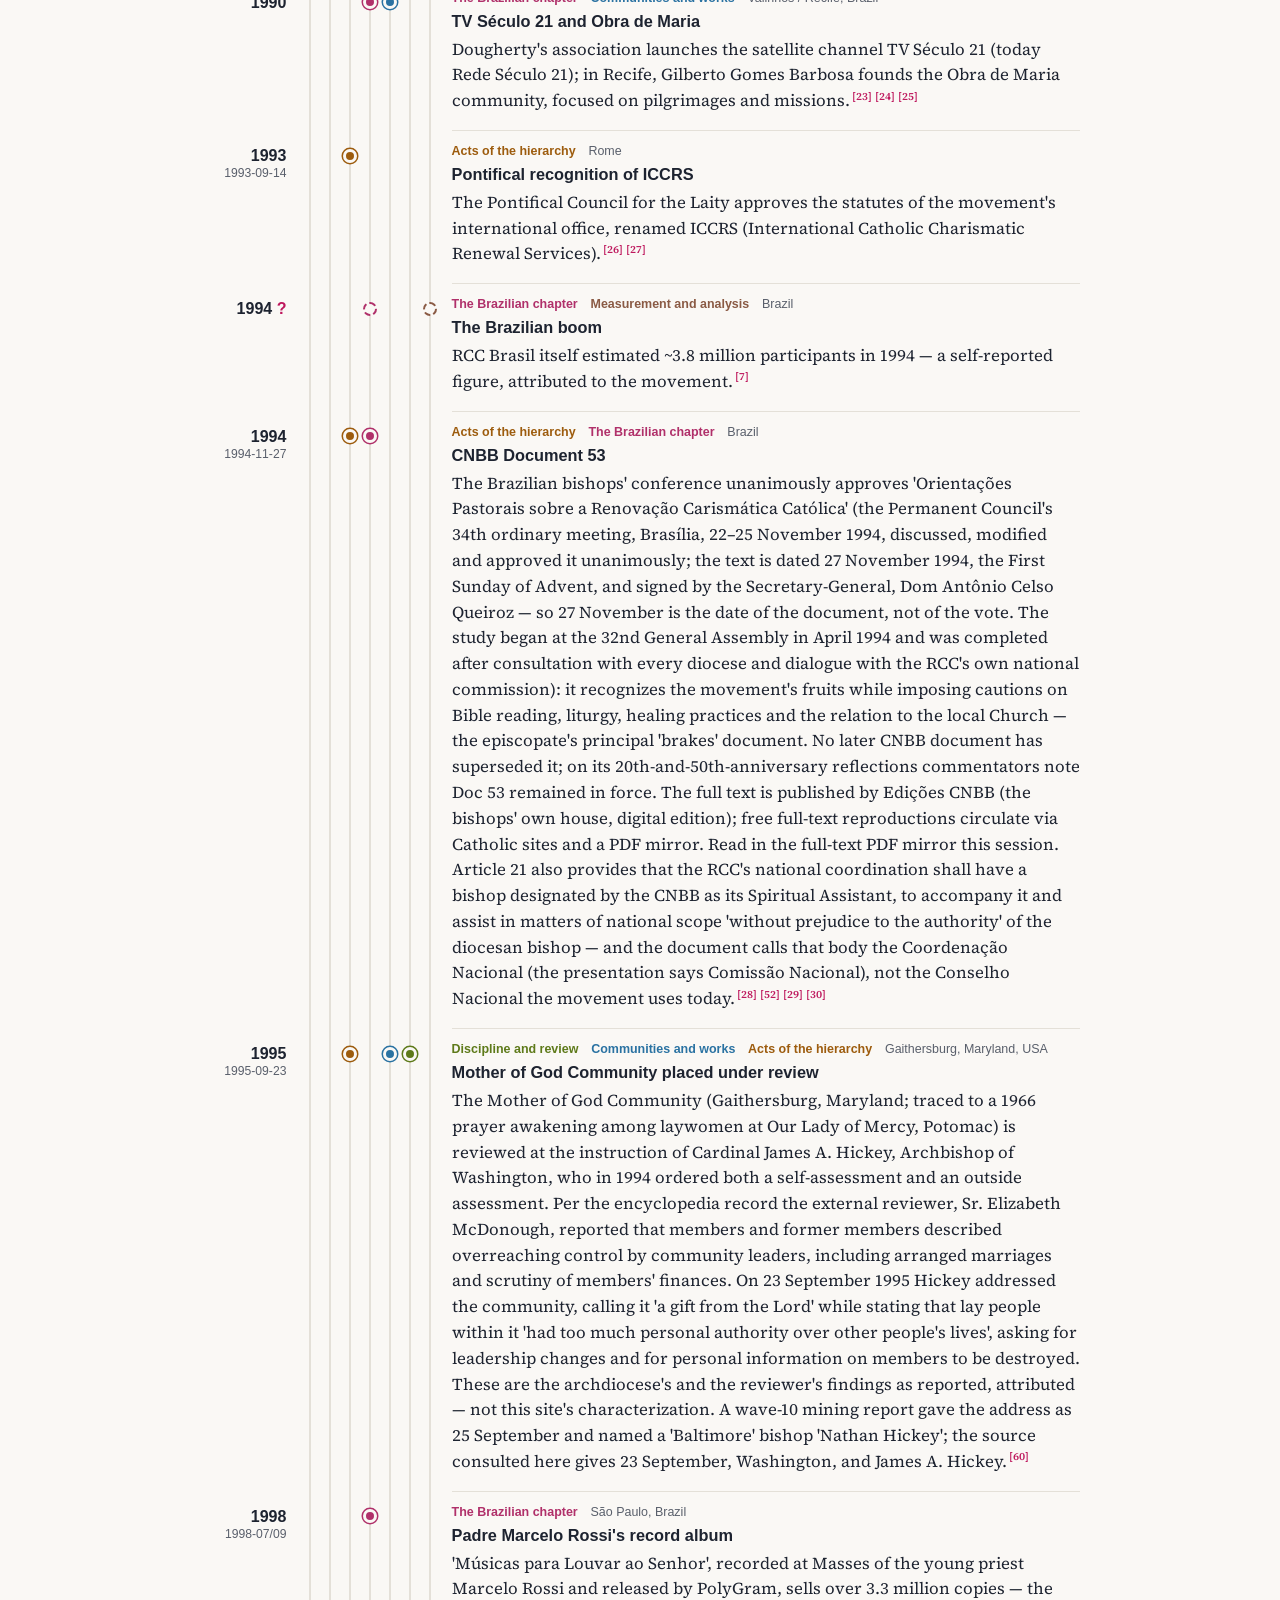
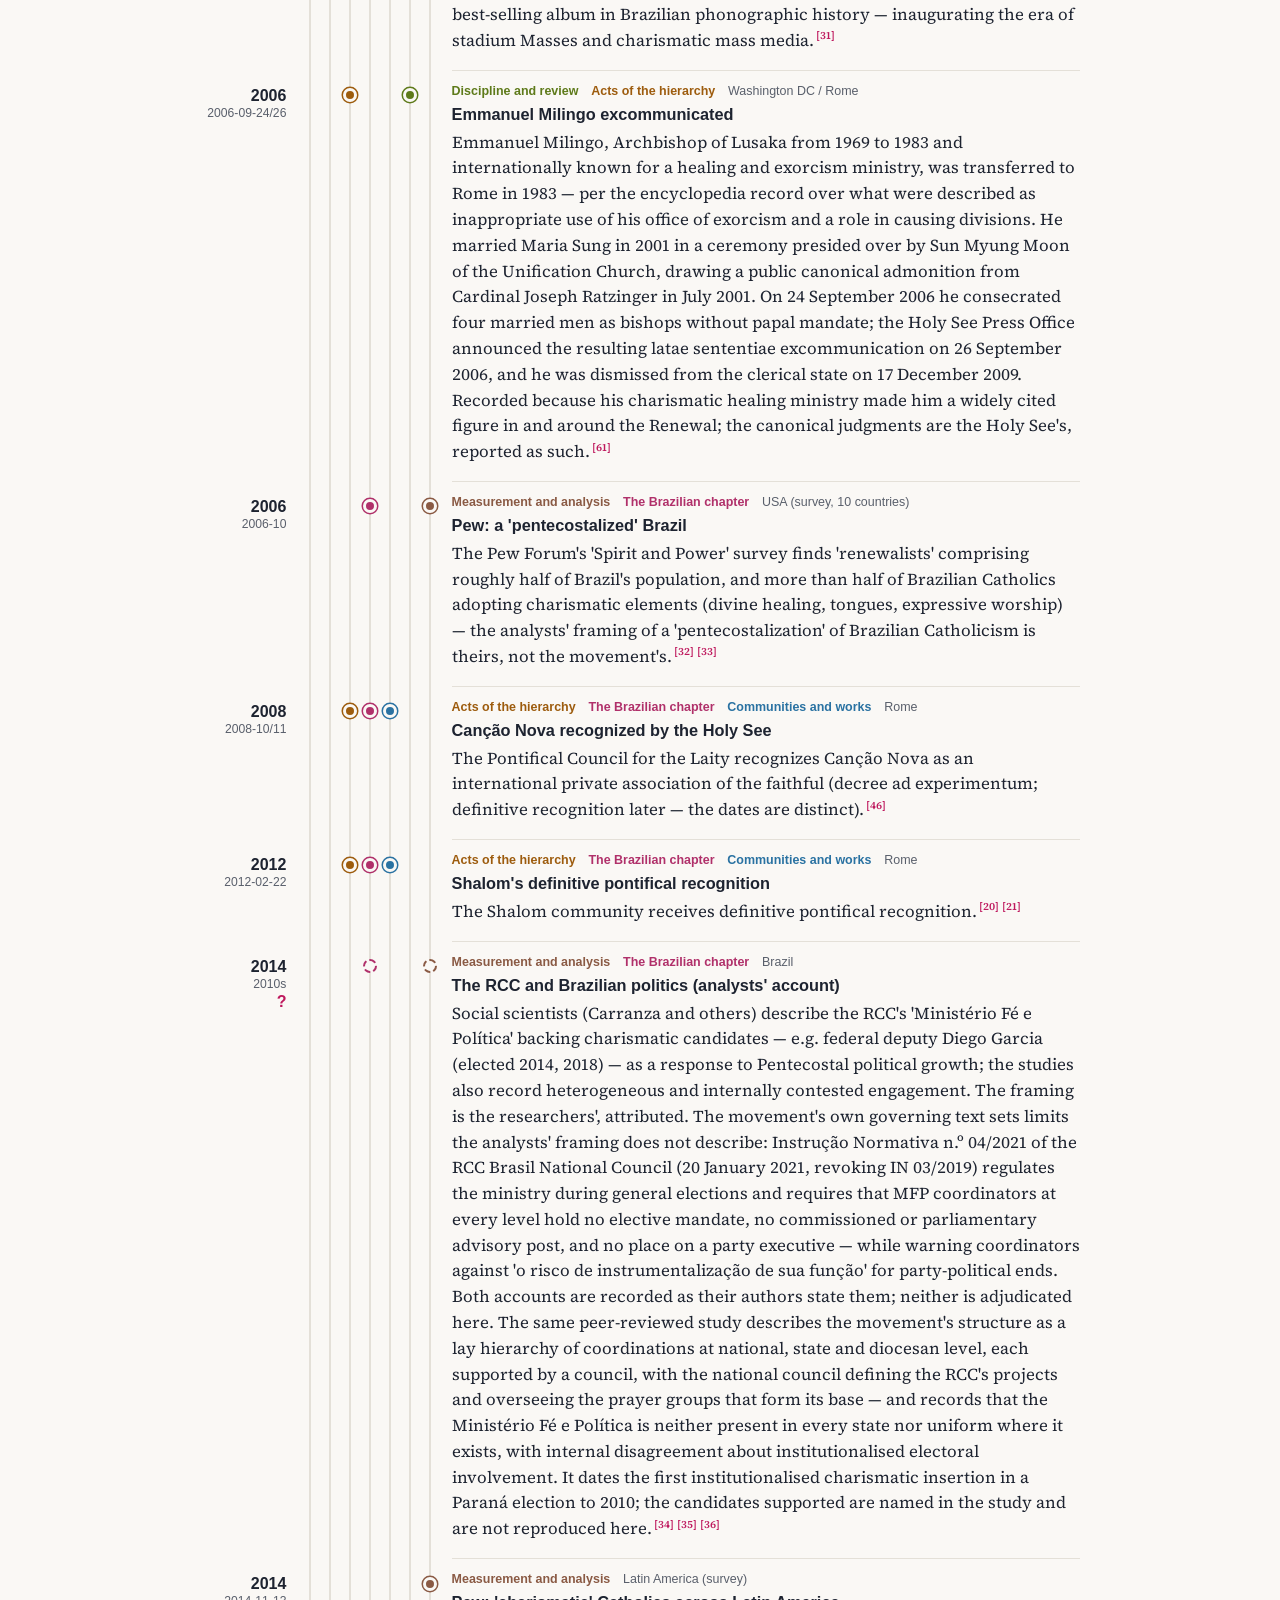
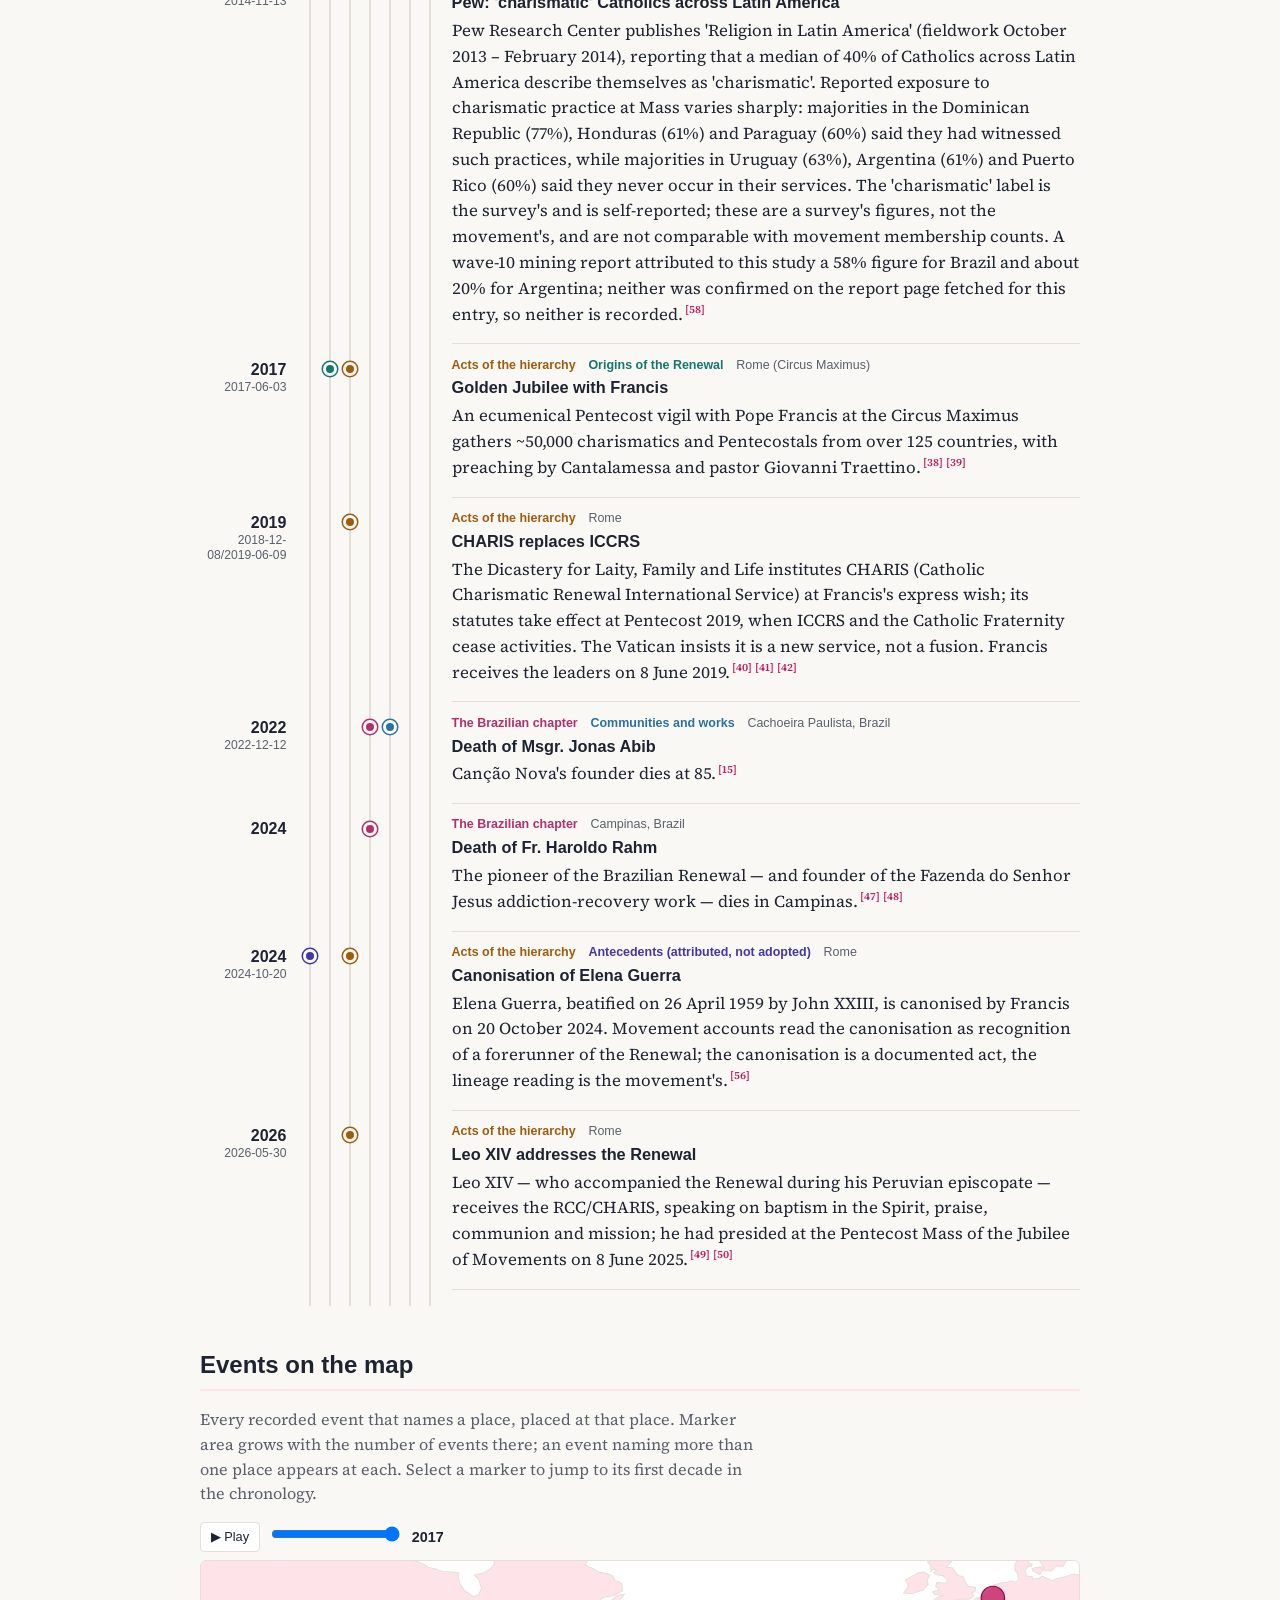
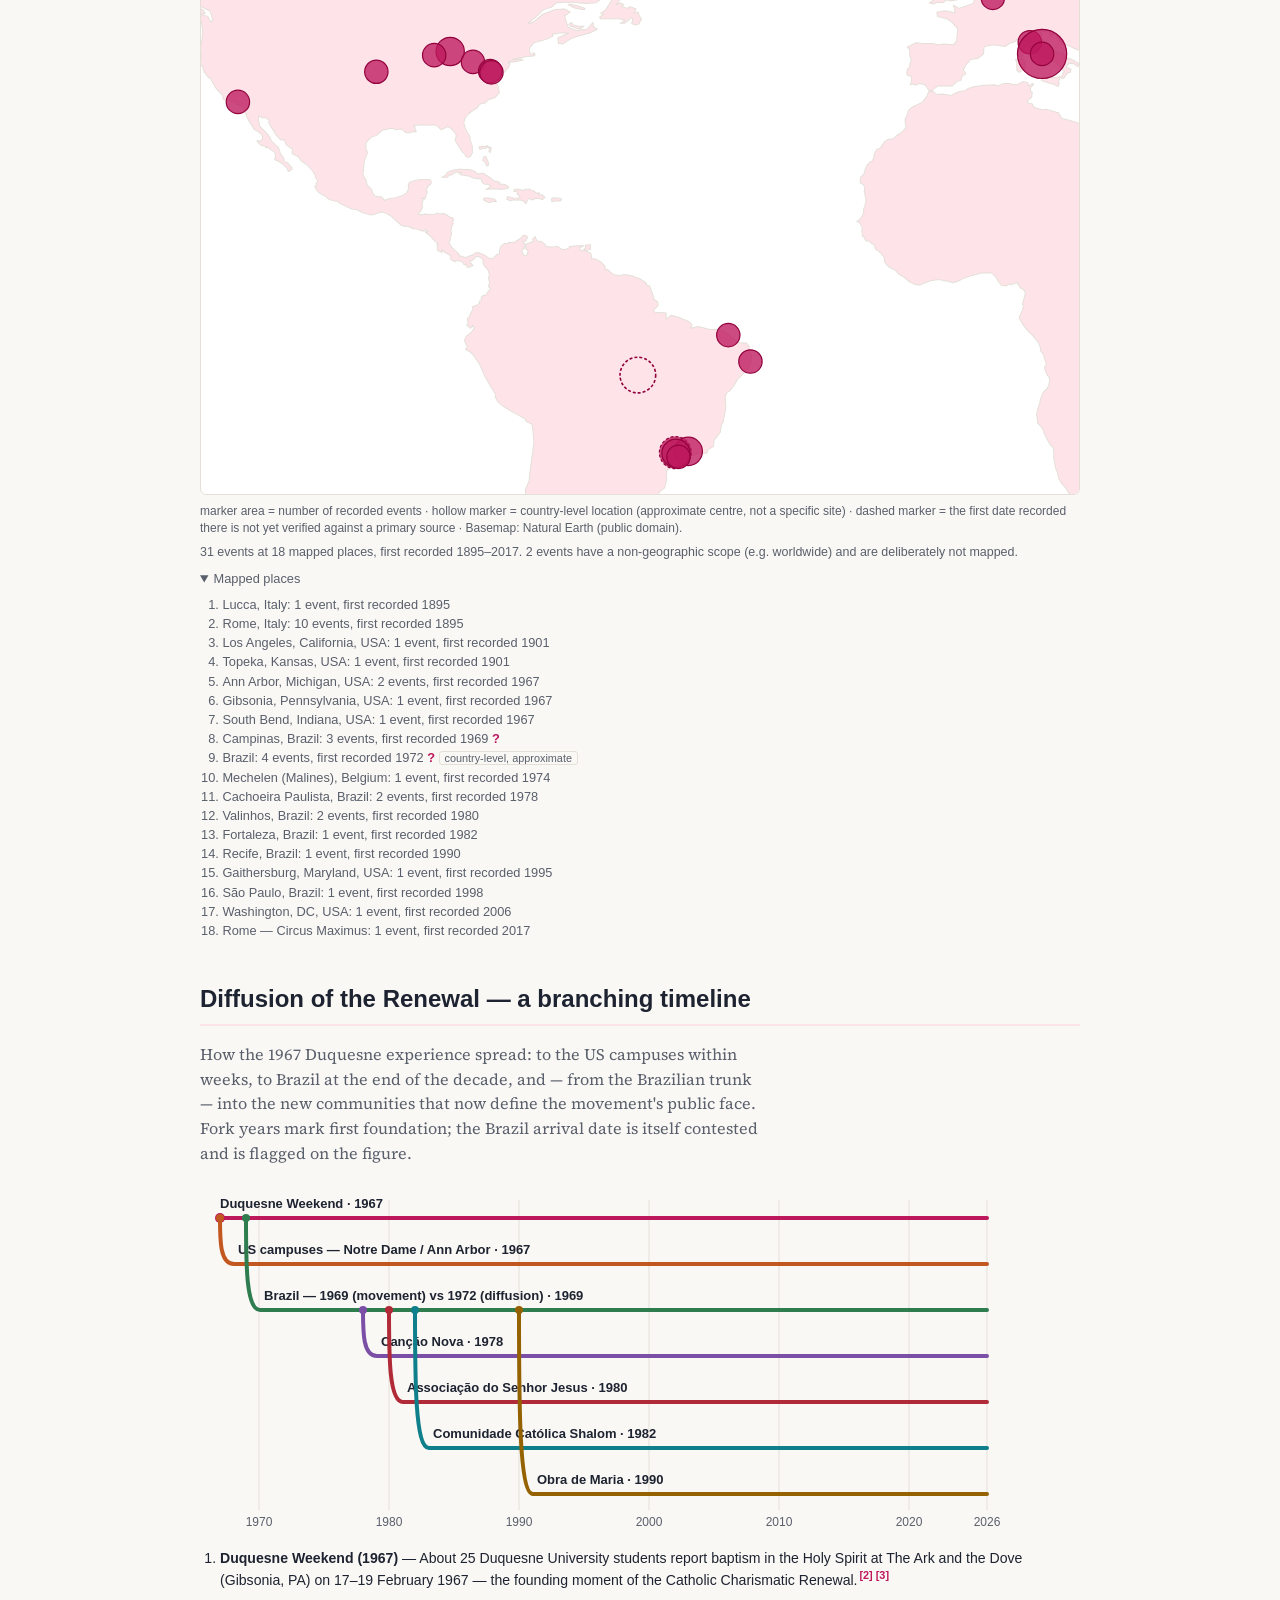
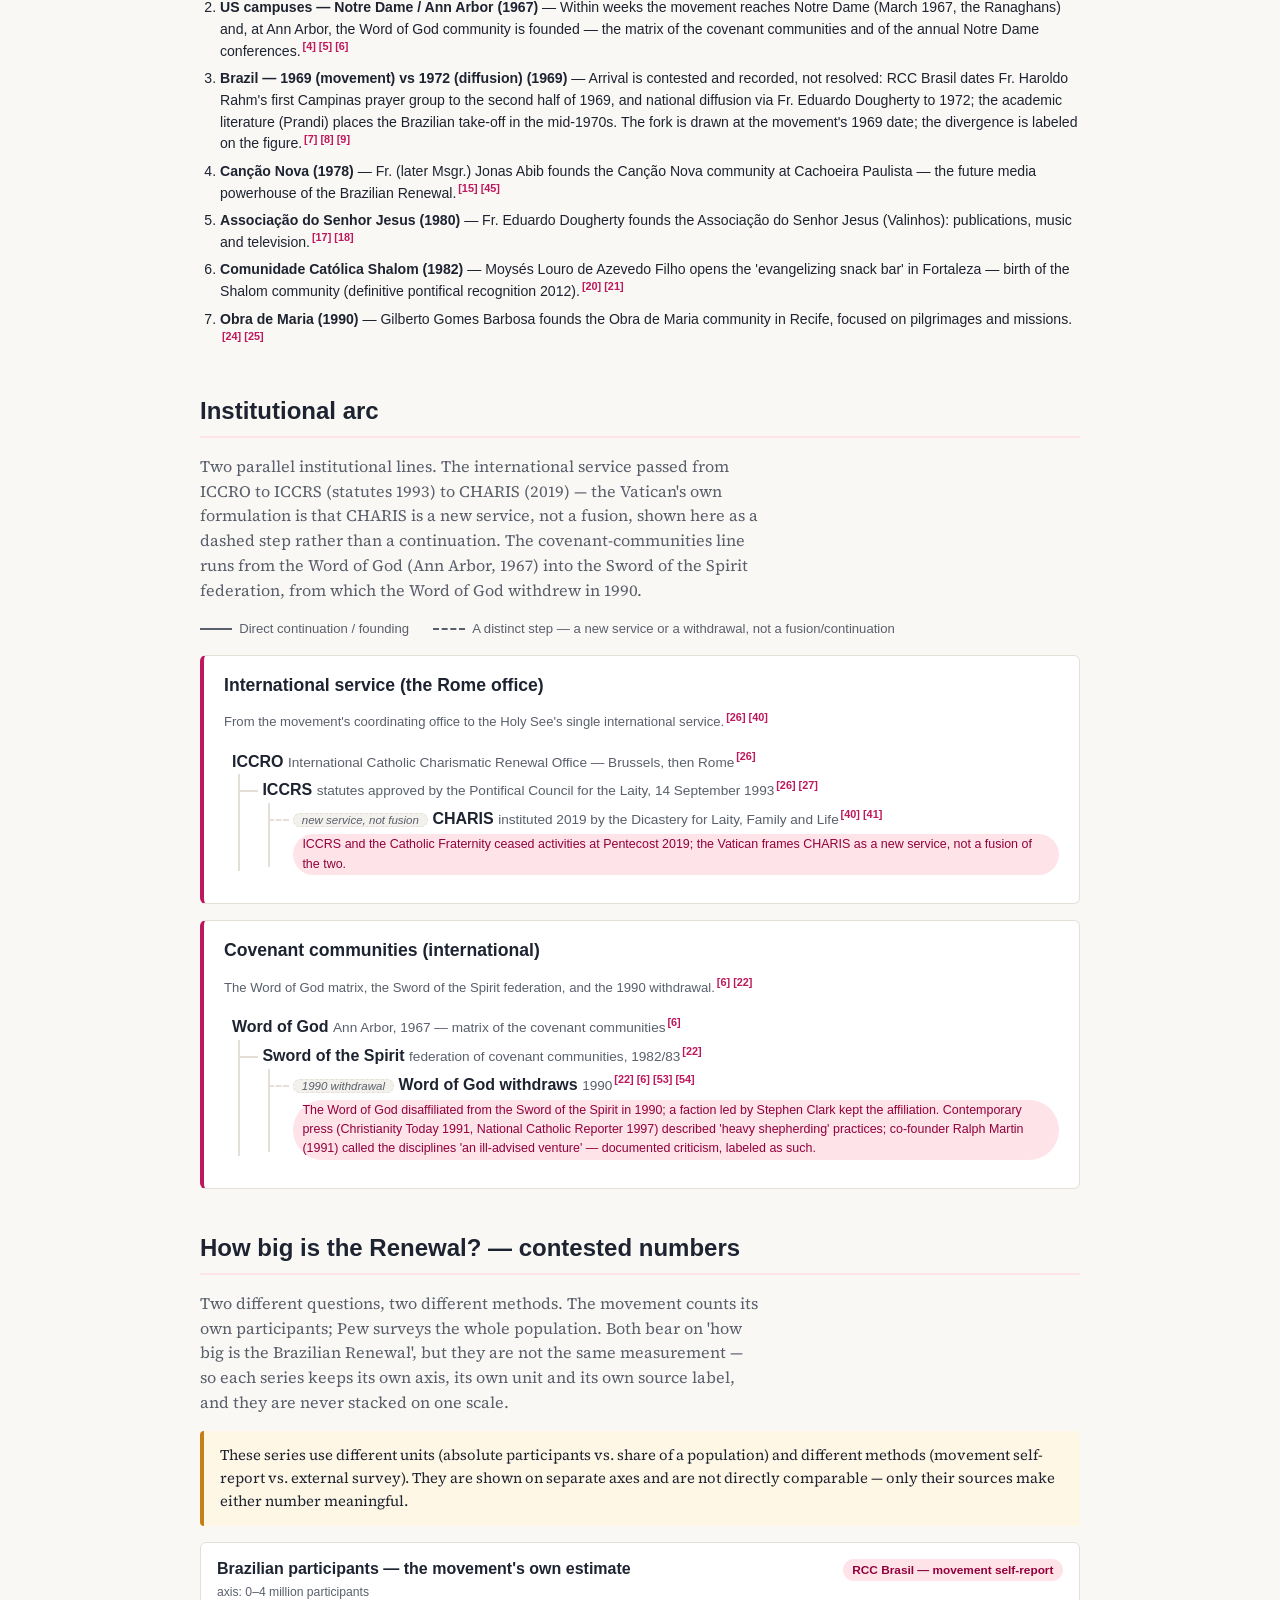
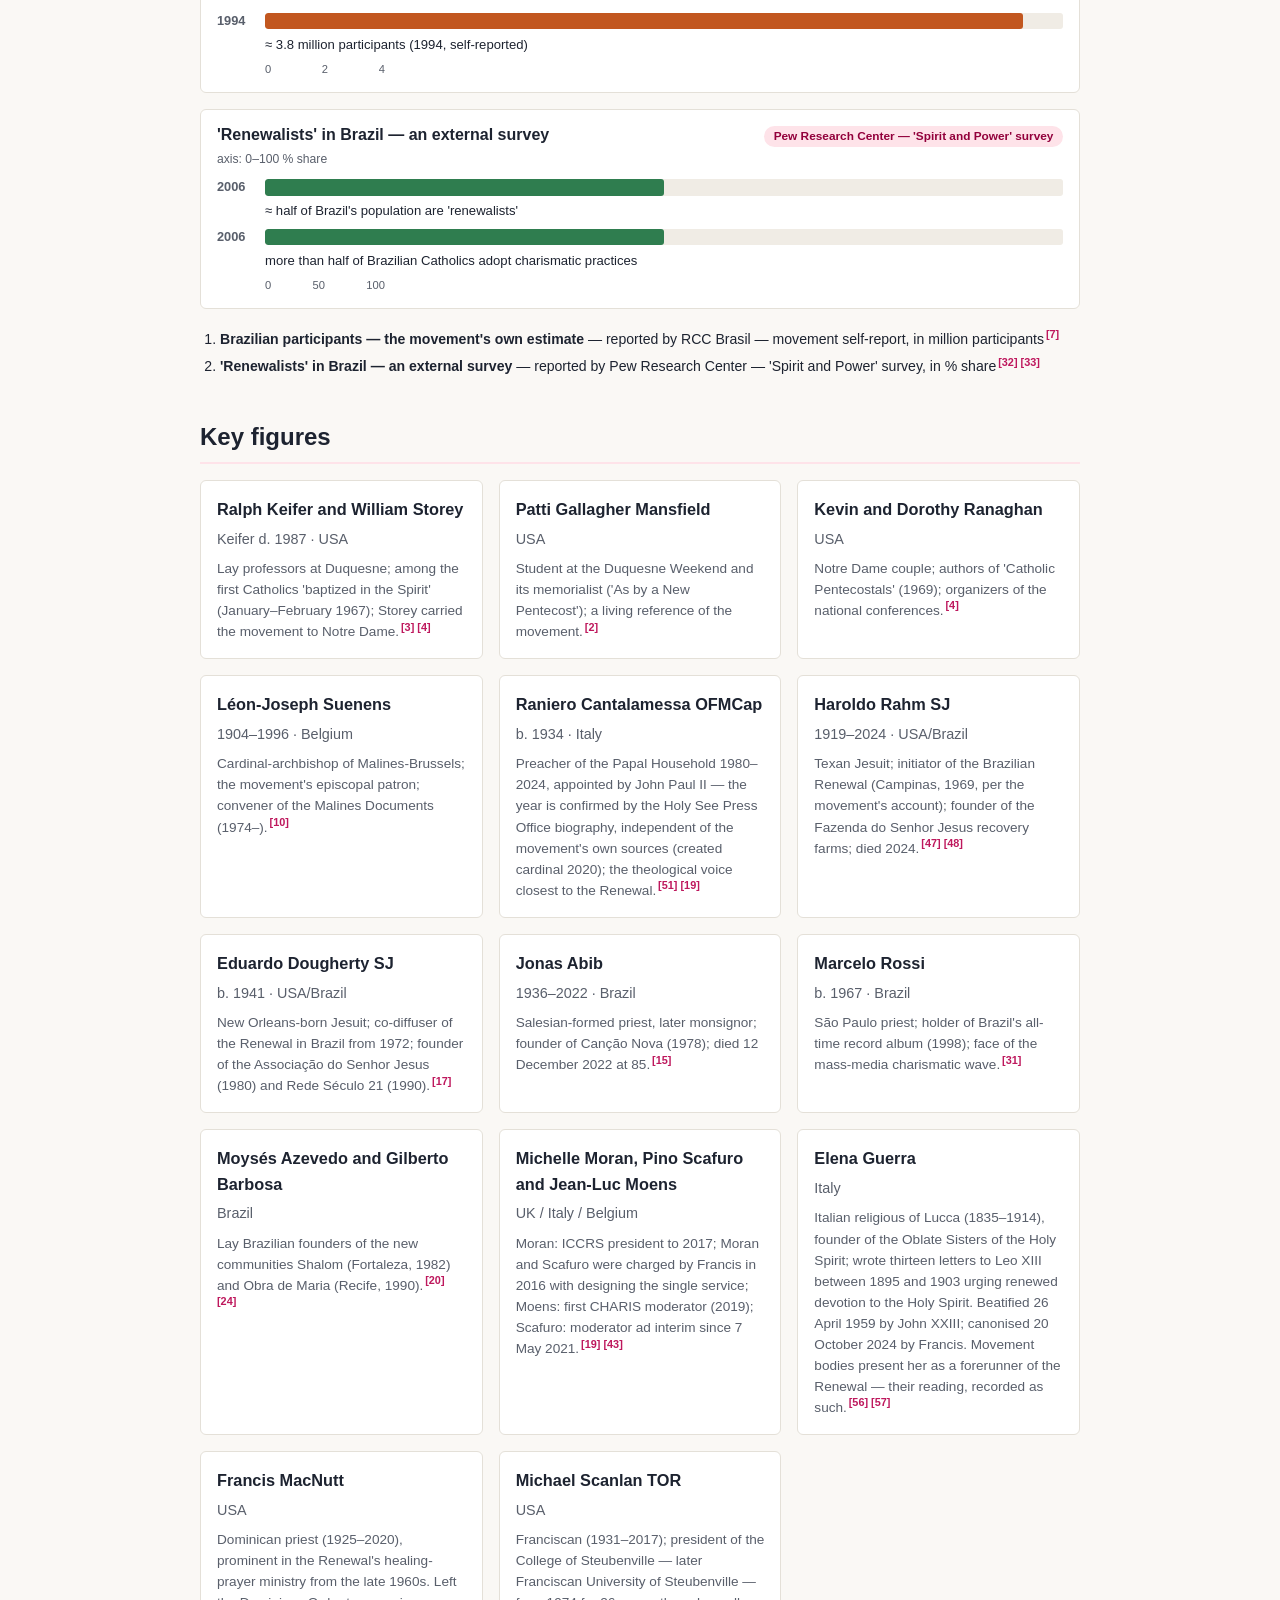
==== commit 43699d03: "Adopt core#74/#118/#119/#120/#121/#123/#3: vocabulary, look, citations, disputed dates, shared tests" ====
--- a/docs/en/index.html
+++ b/docs/en/index.html
@@ -15,6 +15,7 @@
   </script>
   <link rel="stylesheet" href="../styles.css">
   <script src="../river.js" defer></script>
+  <script src="../cite.js" defer data-label="Reference" data-all="All references"></script>
   <link rel="canonical" href="https://cronologia.github.io/rcc/en/">
   <link rel="alternate" hreflang="en" href="https://cronologia.github.io/rcc/en/">
   <link rel="alternate" hreflang="es" href="https://cronologia.github.io/rcc/es/">
--- a/docs/styles.css
+++ b/docs/styles.css
@@ -2,7 +2,7 @@
   --bg: #faf8f5;
   --surface: #ffffff;
   --ink: #1d2330;
-  --muted: #6b7280;
+  --muted: #595f6b;
   --accent: #be185d;
   --accent-dark: #831244;
   --accent-soft: #f9e0ec;
@@ -293,7 +293,7 @@
 .lang-switch { float: right; display: flex; gap: .35rem; align-items: center; font-size: .8rem; font-weight: 700; }
 .lang-switch a { color: var(--muted); text-decoration: none; padding: .1rem .3rem; border-radius: 3px; }
 .lang-switch a:hover { color: var(--accent); background: var(--accent-soft); }
-.lang-switch .lang-current { color: var(--accent); background: var(--accent-soft); padding: .1rem .3rem; border-radius: 3px; }
+.lang-switch .lang-current { color: var(--accent-dark); background: var(--accent-soft); padding: .1rem .3rem; border-radius: 3px; }
 
 /* Machine-translation disclaimer (non-English pages) */
 .i18n-disclaimer {
@@ -378,8 +378,8 @@
 /* Four steps of intensity — always alongside the printed number, never instead. */
 .sw-i1 { background: color-mix(in srgb, var(--accent) 12%, transparent); }
 .sw-i2 { background: color-mix(in srgb, var(--accent) 28%, transparent); }
-.sw-i3 { background: color-mix(in srgb, var(--accent) 46%, transparent); }
-.sw-i4 { background: color-mix(in srgb, var(--accent) 64%, transparent); }
+.sw-i3 { background: var(--accent); }
+.sw-i4 { background: var(--accent-dark); }
 .sw-i3 a, .sw-i4 a { color: #fff; }
 .sw-zero { background: transparent; }
 .sw-zero::after { content: '·'; color: var(--muted); }
@@ -419,9 +419,9 @@
 .rv-l0 { --c: var(--accent); }
 .rv-lanes .rv-l0 { --c: #4338a0; }
 .rv-l1 { --c: #13776d; }
-.rv-l2 { --c: #a8620f; }
+.rv-l2 { --c: #9d5c0e; }
 .rv-l3 { --c: #b0306a; }
-.rv-l4 { --c: #2f7fb5; }
+.rv-l4 { --c: #2a72a2; }
 .rv-l5 { --c: #5e7a1a; }
 .rv-l6 { --c: #8a5a44; }
 .rv-l7 { --c: #555f6d; }
@@ -493,3 +493,150 @@
   .rv-e[hidden] { display: grid; }
   .rv-card { animation: none; }
 }
+
+.rv-ribbon .rv-hl { font-size: 9.5px; font-weight: 700; fill: var(--ink); }
+.rv-ribbon .rv-hl-tick { stroke: var(--ink); stroke-width: 1; stroke-dasharray: 2 2; opacity: .55; }
+.rv-claims { margin: .55rem 0 0; font-size: .86rem; }
+.rv-claims-h { margin: 0 0 .3rem; font-size: .72rem; font-weight: 700; letter-spacing: .04em; text-transform: uppercase; color: var(--muted); }
+.rv-claims-h span { font-weight: 600; letter-spacing: 0; text-transform: none; margin-left: .3rem; }
+.rv-span { position: relative; height: 12px; margin: 0 .4rem .35rem; border-bottom: 1px solid var(--line); max-width: 22rem; }
+.rv-span i, .rv-span b { position: absolute; bottom: -1px; }
+.rv-span .rv-ct { width: 2px; height: 9px; margin-left: -1px; background: var(--accent); }
+.rv-span .rv-cr { height: 5px; min-width: 2px; background: color-mix(in srgb, var(--accent) 45%, transparent); border: 1px solid var(--accent); border-radius: 2px; }
+.rv-span b { width: 9px; height: 9px; margin-left: -4.5px; bottom: -5px; border-radius: 50%; background: var(--bg); border: 2px solid var(--accent); }
+.rv-claims ul { margin: 0; padding-left: 1.1rem; }
+.rv-claims li { margin: .1rem 0; }
+.rv-cyr { font-weight: 700; font-variant-numeric: tabular-nums; }
+
+/* ---------------------------------------------------------------------------
+   Citation previews (core#119): a click or tap on [n] shows the reference
+   beside the claim (src/cite.js). Colours come from the page tokens, so the
+   dark scheme needs nothing of its own. Never printed.
+   --------------------------------------------------------------------------- */
+.cite-pop {
+  position: fixed; inset: auto; margin: 0; max-width: min(26rem, calc(100vw - 16px));
+  padding: .7rem .85rem .6rem; background: var(--surface); color: var(--ink);
+  border: 1px solid var(--line); border-radius: 8px; font-size: .88rem; line-height: 1.45;
+  box-shadow: 0 8px 28px rgb(0 0 0 / .18);
+}
+.cite-pop-head { margin: 0 0 .3rem; font-size: .72rem; font-weight: 700; letter-spacing: .04em; text-transform: uppercase; color: var(--muted); }
+.cite-pop-body > a:first-child { font-weight: 600; }
+.cite-pop-body .ref-meta { margin-top: .15rem; }
+.cite-pop-foot { margin: .5rem 0 0; font-size: .8rem; }
+sup.cite a[aria-expanded] { text-decoration: underline; }
+@media print { .cite-pop { display: none !important; } }
+
+/* ---------------------------------------------------------------------------
+   Look and feel (core#118): a text face for the prose, and a palette derived
+   from one colour. Source Serif 4 (SIL OFL, src/fonts/OFL.txt) is self-hosted
+   - no font CDN, nothing that tracks readers - in two subsets: Latin (en, es,
+   pt) and Latin Extended, which a page downloads only if it uses one of its
+   characters. Navigation, labels, tables and figures stay in the system
+   face; only running prose takes the serif, with old-style figures.
+   Each site declares --accent; the dark shade and the soft tint derive from
+   it in OKLCH, calibrated against the 23 hand-tuned pairs (mean deltaE 0.02
+   and 0.009). A browser without relative colour syntax keeps the site's own
+   declared values.
+   --------------------------------------------------------------------------- */
+@font-face { font-family: 'Source Serif 4'; font-style: normal; font-weight: 400; font-display: swap;
+  src: url('fonts/source-serif-4-latin-400-normal.woff2') format('woff2'); unicode-range: U+0000-00FF,U+0131,U+0152-0153,U+02BB-02BC,U+02C6,U+02DA,U+02DC,U+0304,U+0308,U+0329,U+2000-206F,U+20AC,U+2122,U+2191,U+2193,U+2212,U+2215,U+FEFF,U+FFFD; }
+@font-face { font-family: 'Source Serif 4'; font-style: italic; font-weight: 400; font-display: swap;
+  src: url('fonts/source-serif-4-latin-400-italic.woff2') format('woff2'); unicode-range: U+0000-00FF,U+0131,U+0152-0153,U+02BB-02BC,U+02C6,U+02DA,U+02DC,U+0304,U+0308,U+0329,U+2000-206F,U+20AC,U+2122,U+2191,U+2193,U+2212,U+2215,U+FEFF,U+FFFD; }
+@font-face { font-family: 'Source Serif 4'; font-style: normal; font-weight: 600; font-display: swap;
+  src: url('fonts/source-serif-4-latin-600-normal.woff2') format('woff2'); unicode-range: U+0000-00FF,U+0131,U+0152-0153,U+02BB-02BC,U+02C6,U+02DA,U+02DC,U+0304,U+0308,U+0329,U+2000-206F,U+20AC,U+2122,U+2191,U+2193,U+2212,U+2215,U+FEFF,U+FFFD; }
+@font-face { font-family: 'Source Serif 4'; font-style: normal; font-weight: 400; font-display: swap;
+  src: url('fonts/source-serif-4-latin-ext-400-normal.woff2') format('woff2'); unicode-range: U+0100-02BA,U+02BD-02C5,U+02C7-02CC,U+02CE-02D7,U+02DD-02FF,U+0304,U+0308,U+0329,U+1D00-1DBF,U+1E00-1E9F,U+1EF2-1EFF,U+2020,U+20A0-20AB,U+20AD-20C0,U+2113,U+2C60-2C7F,U+A720-A7FF; }
+@font-face { font-family: 'Source Serif 4'; font-style: italic; font-weight: 400; font-display: swap;
+  src: url('fonts/source-serif-4-latin-ext-400-italic.woff2') format('woff2'); unicode-range: U+0100-02BA,U+02BD-02C5,U+02C7-02CC,U+02CE-02D7,U+02DD-02FF,U+0304,U+0308,U+0329,U+1D00-1DBF,U+1E00-1E9F,U+1EF2-1EFF,U+2020,U+20A0-20AB,U+20AD-20C0,U+2113,U+2C60-2C7F,U+A720-A7FF; }
+@font-face { font-family: 'Source Serif 4'; font-style: normal; font-weight: 600; font-display: swap;
+  src: url('fonts/source-serif-4-latin-ext-600-normal.woff2') format('woff2'); unicode-range: U+0100-02BA,U+02BD-02C5,U+02C7-02CC,U+02CE-02D7,U+02DD-02FF,U+0304,U+0308,U+0329,U+1D00-1DBF,U+1E00-1E9F,U+1EF2-1EFF,U+2020,U+20A0-20AB,U+20AD-20C0,U+2113,U+2C60-2C7F,U+A720-A7FF; }
+:root { --font-text: 'Source Serif 4', Georgia, 'Times New Roman', serif; }
+@supports (color: oklch(from red l c h)) {
+  :root {
+    --accent-dark: oklch(from var(--accent) calc(l * .76) c h);
+    --accent-soft: oklch(from var(--accent) .94 calc(c * .15) h);
+  }
+}
+.rv-text, .date-note, .section-intro, .rv-claims li, .notice, blockquote,
+#about p, #about li, #about dd,
+.cat-item p:not([class]), .related-card p:not([class]), .party-card p:not([class]) {
+  font-family: var(--font-text); font-variant-numeric: oldstyle-nums proportional-nums;
+}
+.rv-text { font-size: 1.04rem; line-height: 1.55; }
+
+/* ---------------------------------------------------------------------------
+   Print (core#3): the page on paper. On screen a reference is a link; on paper
+   it is only useful with its address, and with the archived copy's address
+   when the live one may be gone. Headings never end a page.
+   --------------------------------------------------------------------------- */
+@page { margin: 16mm 14mm; }
+@media print {
+  ol.references a[href^="http"]:not(.archive-link)::after,
+  ol.references a.archive-link::after {
+    content: " <" attr(href) ">"; font-size: .72rem; font-weight: 400; color: #444; word-break: break-all;
+  }
+  h2, h3 { break-after: avoid; page-break-after: avoid; }
+  .notice, ol.references li, .rv-claims { break-inside: avoid; page-break-inside: avoid; }
+  .rv-empty, .rv-status { display: none; }
+}
+
+/* ---------------------------------------------------------------------------
+   Dark mode (core#113): follows the reader's system setting; the light page
+   is untouched. A self-contained block, appended last, so it layers over any
+   site's copy of the stylesheet: it redefines the base tokens and restates
+   only the rules that hard-code a light colour. The site accent is a dark
+   hue, so wherever it is TEXT it is lifted to --accent-hi; where it is a fill
+   it stays the accent. Screen only: print keeps the light page.
+   --------------------------------------------------------------------------- */
+@media screen and (prefers-color-scheme: dark) {
+  :root {
+    color-scheme: dark;
+    --bg: #121418; --surface: #1a1d23; --ink: #e4e6ea; --muted: #9ba2ae; --line: #2d313a;
+    --accent-hi: color-mix(in srgb, var(--accent) 45%, #ffffff);
+    --accent-soft: color-mix(in srgb, var(--accent) 26%, #1a1d23);
+    --accent-dark: var(--accent-hi);
+    --card: var(--surface);
+  }
+  .site-header { background: linear-gradient(135deg, color-mix(in srgb, var(--accent) 45%, #000000), var(--accent)); }
+  .site-nav { background: #0d0f13; box-shadow: 0 1px 0 var(--line); }
+  a { color: var(--accent-hi); }
+  .site-nav a { color: #e8e6e1; }
+  .facts dt, .flag, .related-link a, sup.cite a, ol.references a, .archive-link:hover,
+  .lang-switch a:hover, .lang-switch .lang-current, .party-link a { color: var(--accent-hi); }
+  .glossary-link { color: var(--accent-hi); border-bottom-color: var(--accent-hi); }
+  .notice-attribution { background: #2a2416; }
+  .i18n-disclaimer { background: #2a2416; border-bottom-color: #4a3d1f; color: #e3cf8f; }
+  table.meetings thead th { background: #0d0f13; }
+  table.meetings tbody tr:nth-child(even) { background: #16191e; }
+  .site-footer code { background: #262a31; }
+  .lineage-branch.lineage-separate { background: #211d14; }
+  .lineage-separate .tree-status { color: #e7c58a; background: #3a2f18; }
+  .tree-edge-label { background: #23262d; }
+  .nc-track { background: #262a31; }
+  .latam-bg { fill: #2a2e36; stroke: #121418; }
+  .latam-c { fill: #353a44; stroke: #121418; }
+  .latam-c.map-t1, .atlas-swatch.map-t1 { fill: color-mix(in srgb, var(--accent) 70%, #2a2e36); background: color-mix(in srgb, var(--accent) 70%, #2a2e36); }
+  .latam-c.map-t2, .atlas-swatch.map-t2 { fill: color-mix(in srgb, var(--accent) 45%, #2a2e36); background: color-mix(in srgb, var(--accent) 45%, #2a2e36); }
+  .latam-c.map-t3, .atlas-swatch.map-t3 { fill: color-mix(in srgb, var(--accent) 25%, #2a2e36); background: color-mix(in srgb, var(--accent) 25%, #2a2e36); }
+  .atlas-swatch { background: #353a44; }
+  .sw-has-unverified { background-image: repeating-linear-gradient(45deg, rgba(18,20,24,.55) 0 3px, transparent 3px 6px); }
+  .al-tab[aria-selected="true"] { color: #121418; }
+  .al-favourable .al-node-status, .al-favourable .al-status { color: #7fd1a0; }
+  .al-negative .al-node-status, .al-negative .al-status { color: #f0a0ab; }
+  .al-inconclusive .al-node-status, .al-inconclusive .al-status,
+  .al-reported-undocumented .al-node-status, .al-reported-undocumented .al-status { color: #e3c77a; }
+  .al-pending .al-node-status, .al-pending .al-status { color: #8cc8e6; }
+  .al-adjacent .al-node-status, .al-adjacent .al-status { color: #c3a9e8; }
+  .rv-l0 { --c: var(--accent-hi); }
+  .rv-lanes .rv-l0 { --c: #9d93ff; }
+  /* The light scheme's solid heat steps would sink into the dark page; the
+     translucent steps keep the scale reading dark-to-bright. */
+  .sw-i3 { background: color-mix(in srgb, var(--accent) 46%, transparent); }
+  .sw-i4 { background: color-mix(in srgb, var(--accent) 64%, transparent); }
+  .rv-span .rv-ct { background: var(--accent-hi); }
+  .rv-span .rv-cr { border-color: var(--accent-hi); background: color-mix(in srgb, var(--accent-hi) 35%, transparent); }
+  .rv-span b { border-color: var(--accent-hi); }
+  .rv-l1 { --c: #4fc4b5; } .rv-l2 { --c: #e3a24f; } .rv-l3 { --c: #f07aa8; }
+  .rv-l4 { --c: #6fb4e8; } .rv-l5 { --c: #a8c25a; } .rv-l6 { --c: #d49a7e; } .rv-l7 { --c: #a3adbb; }
+  .rv-win { fill: var(--accent-hi); stroke: var(--accent-hi); }
+}
